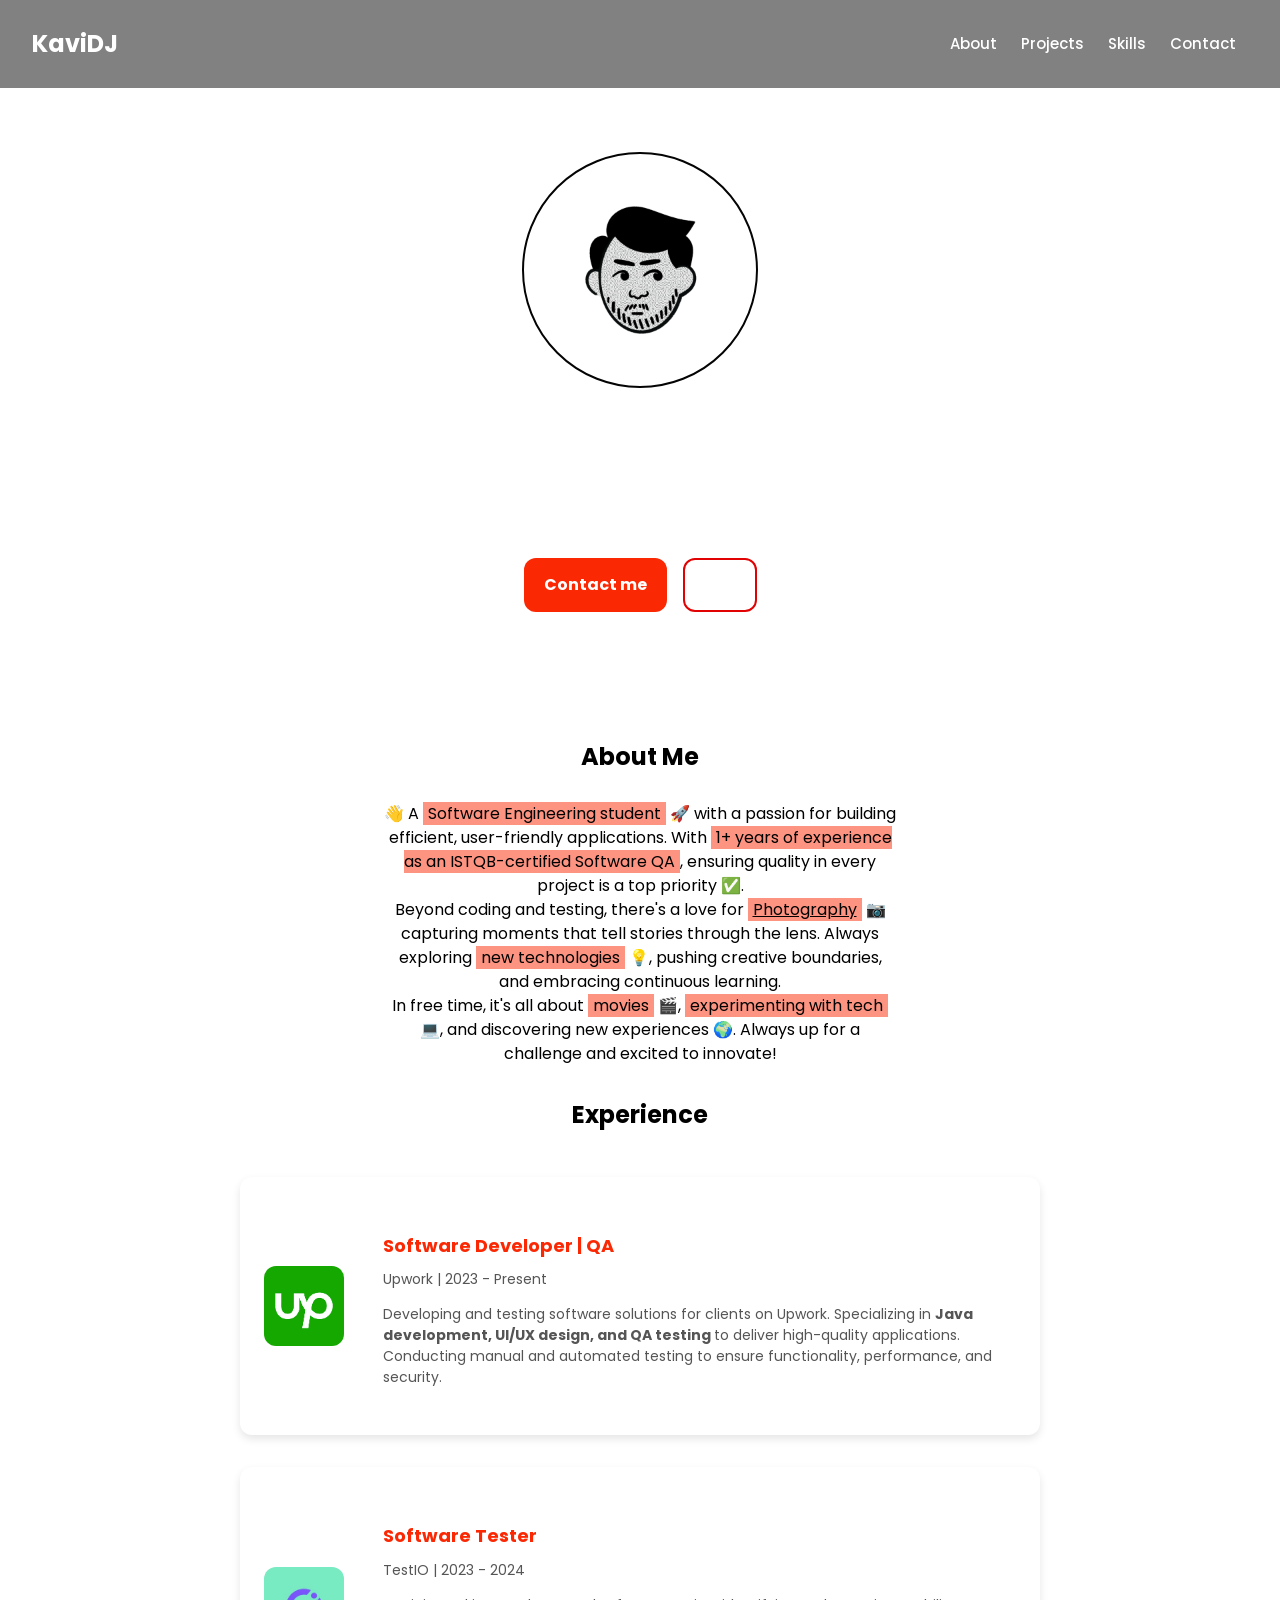
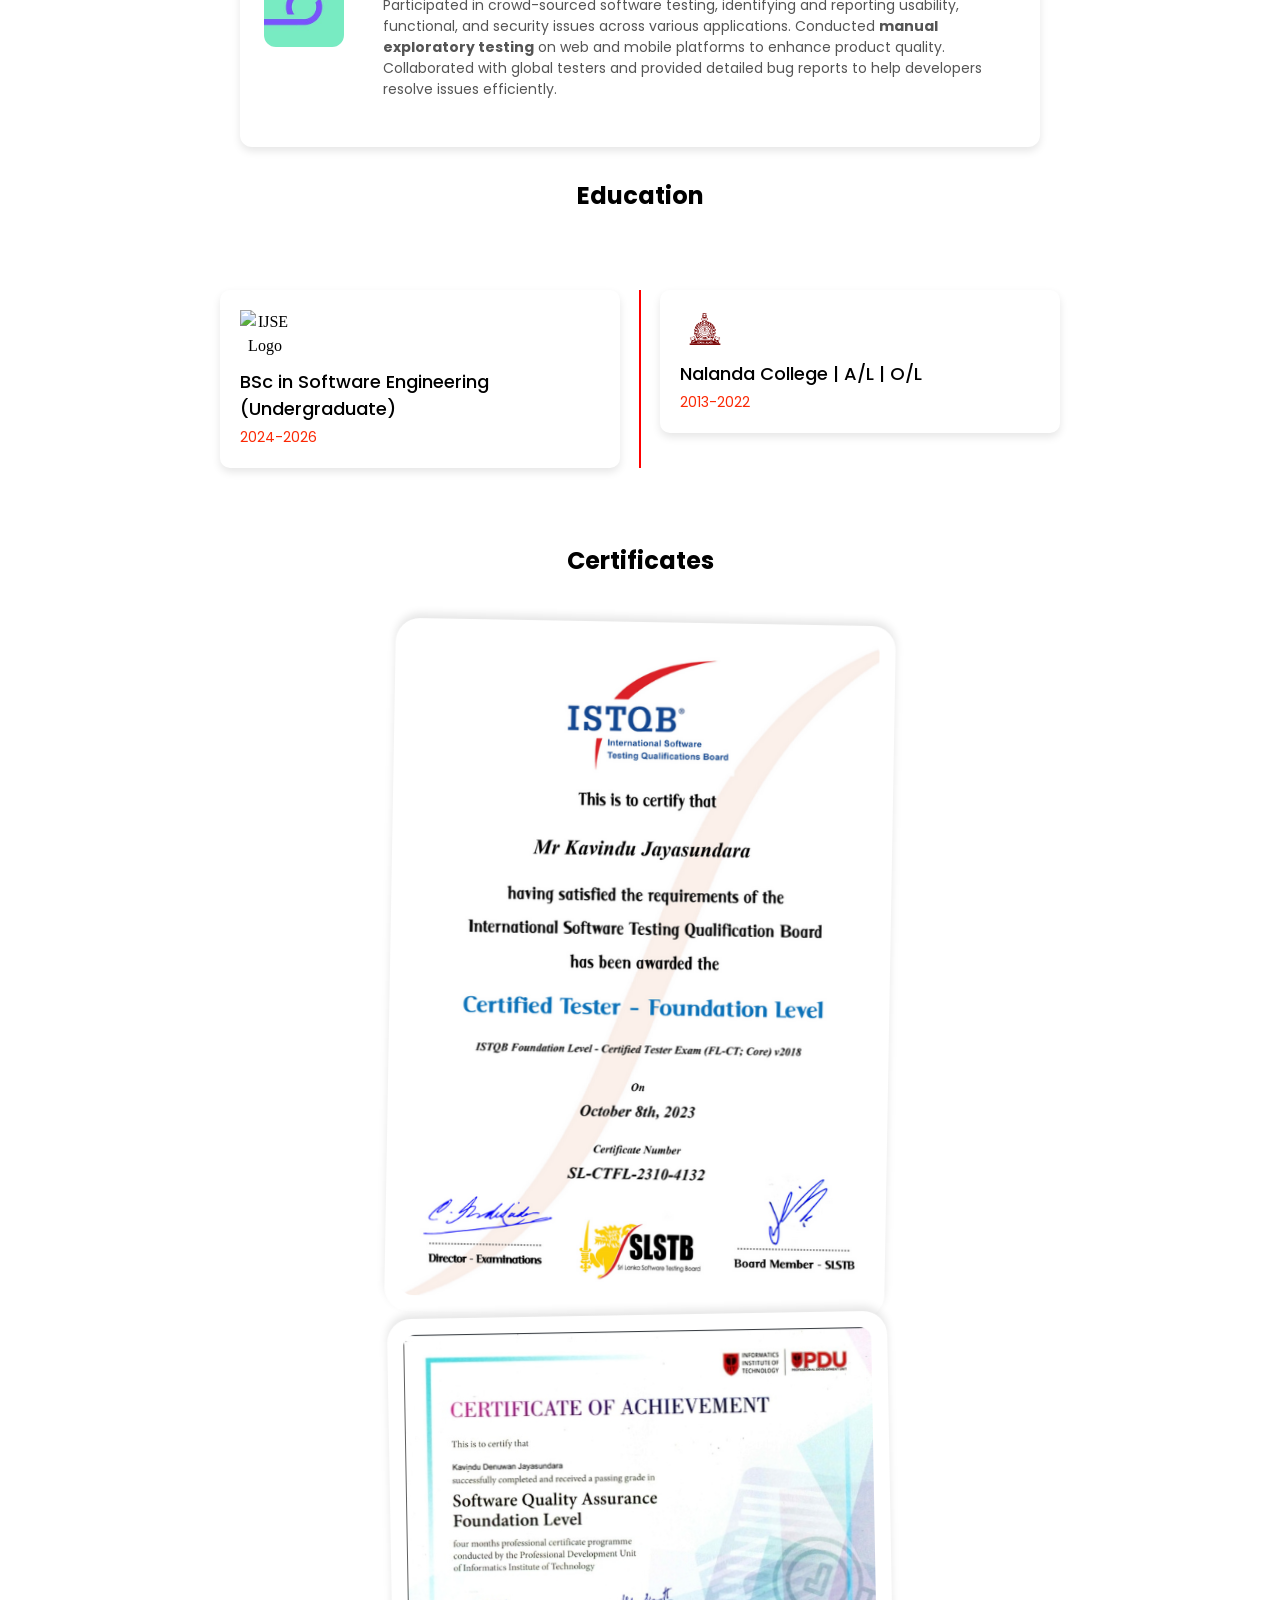
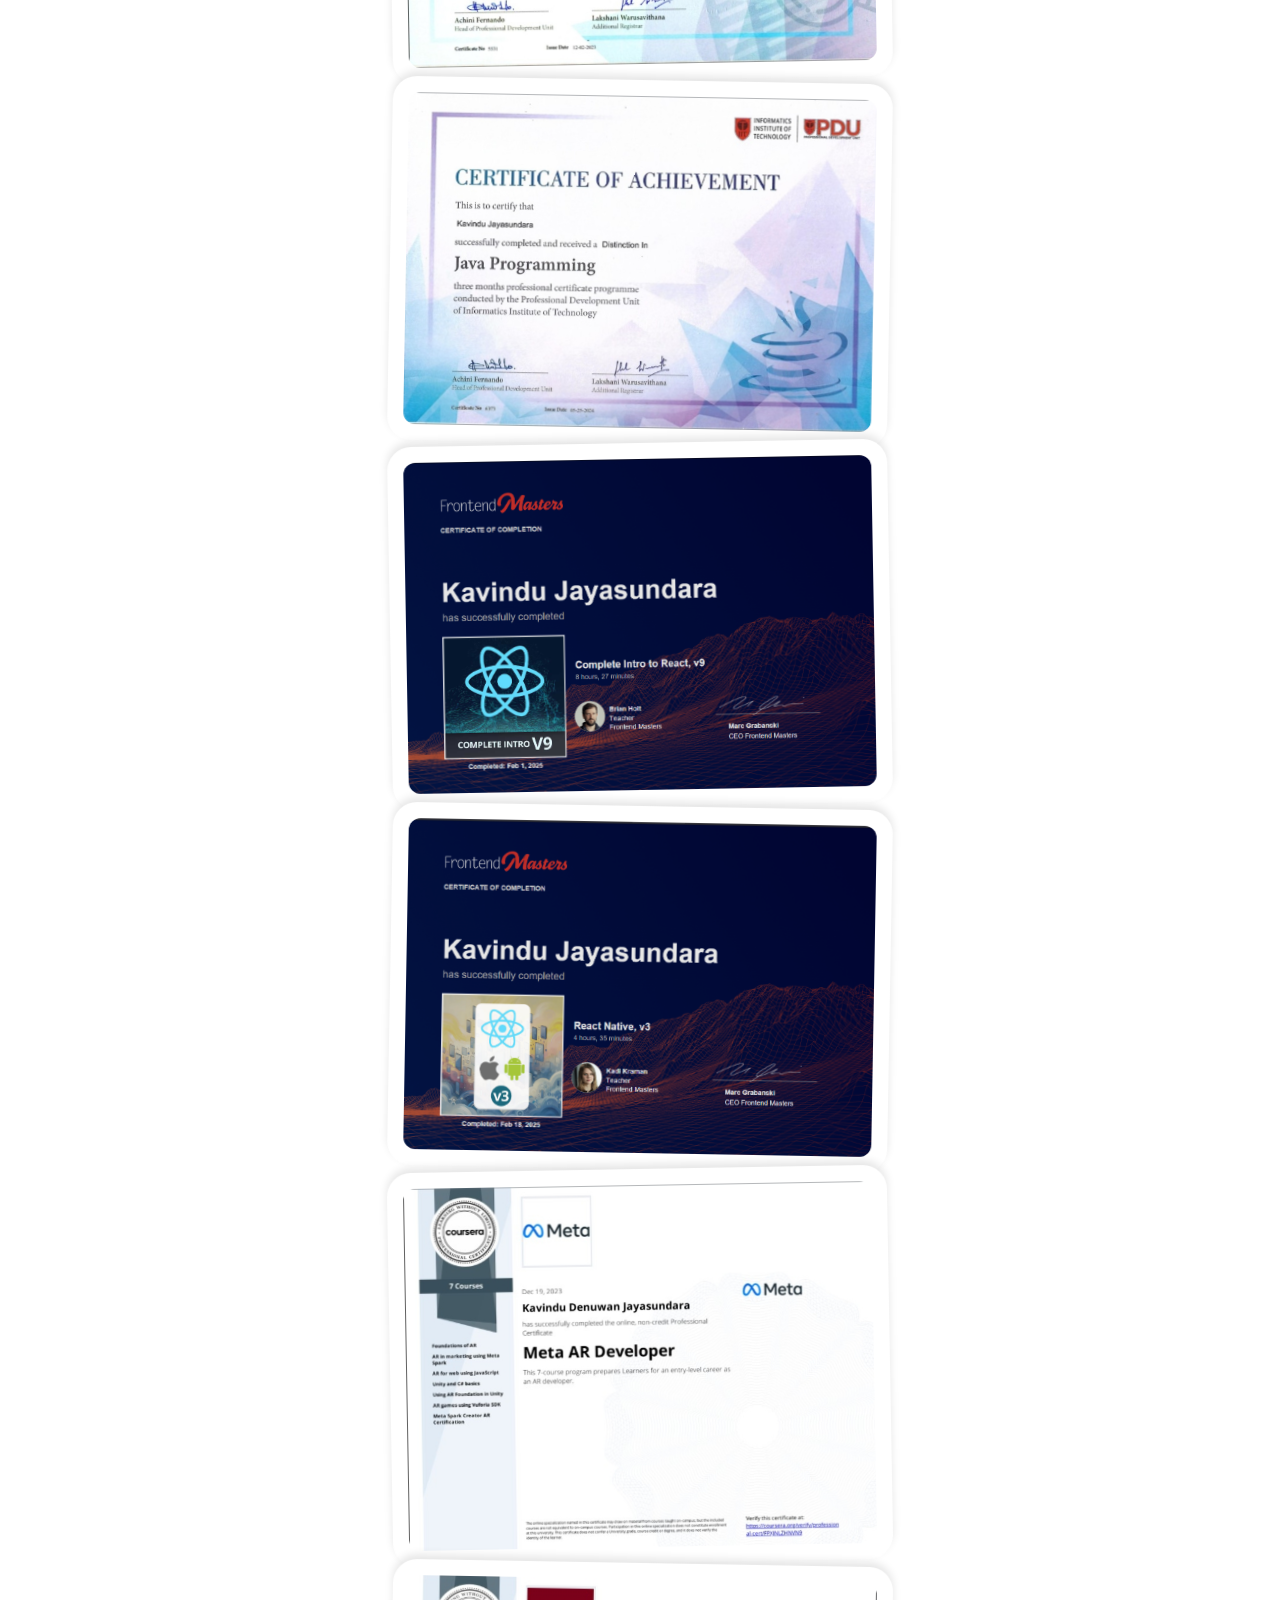
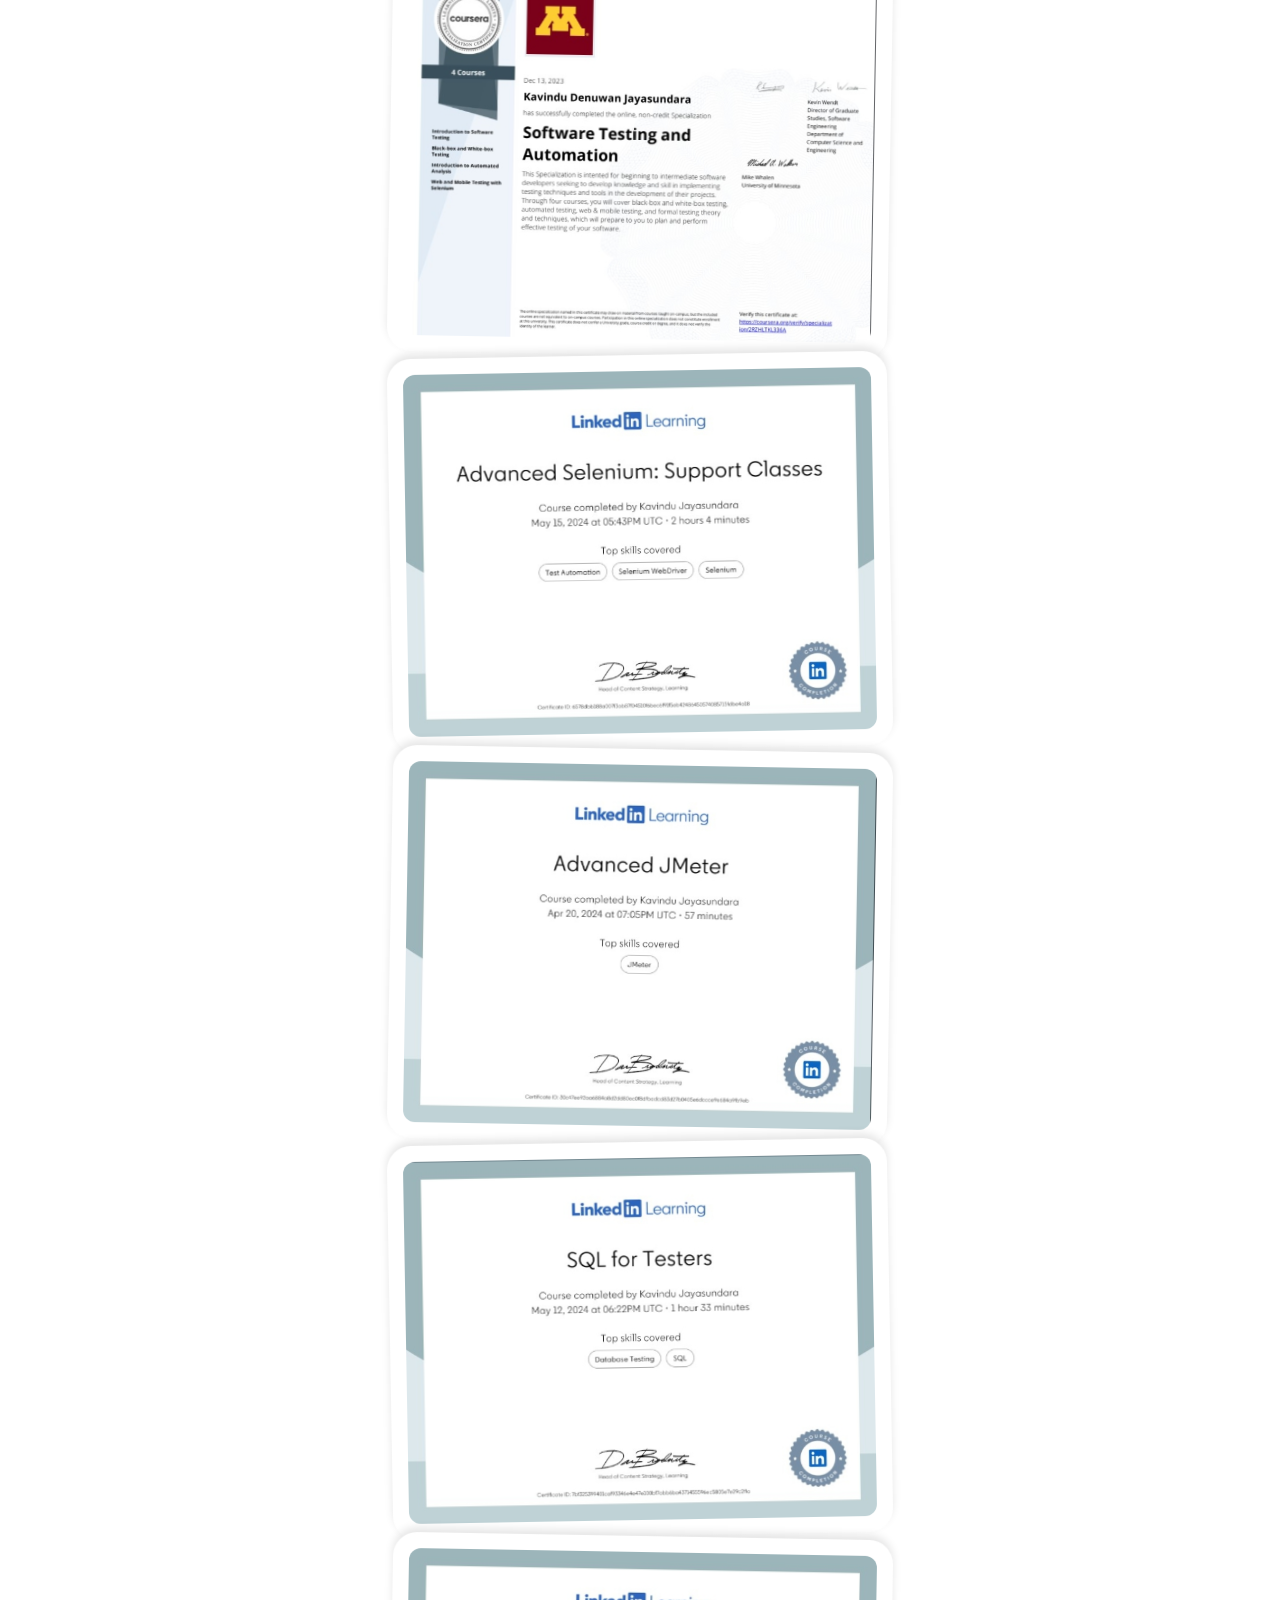
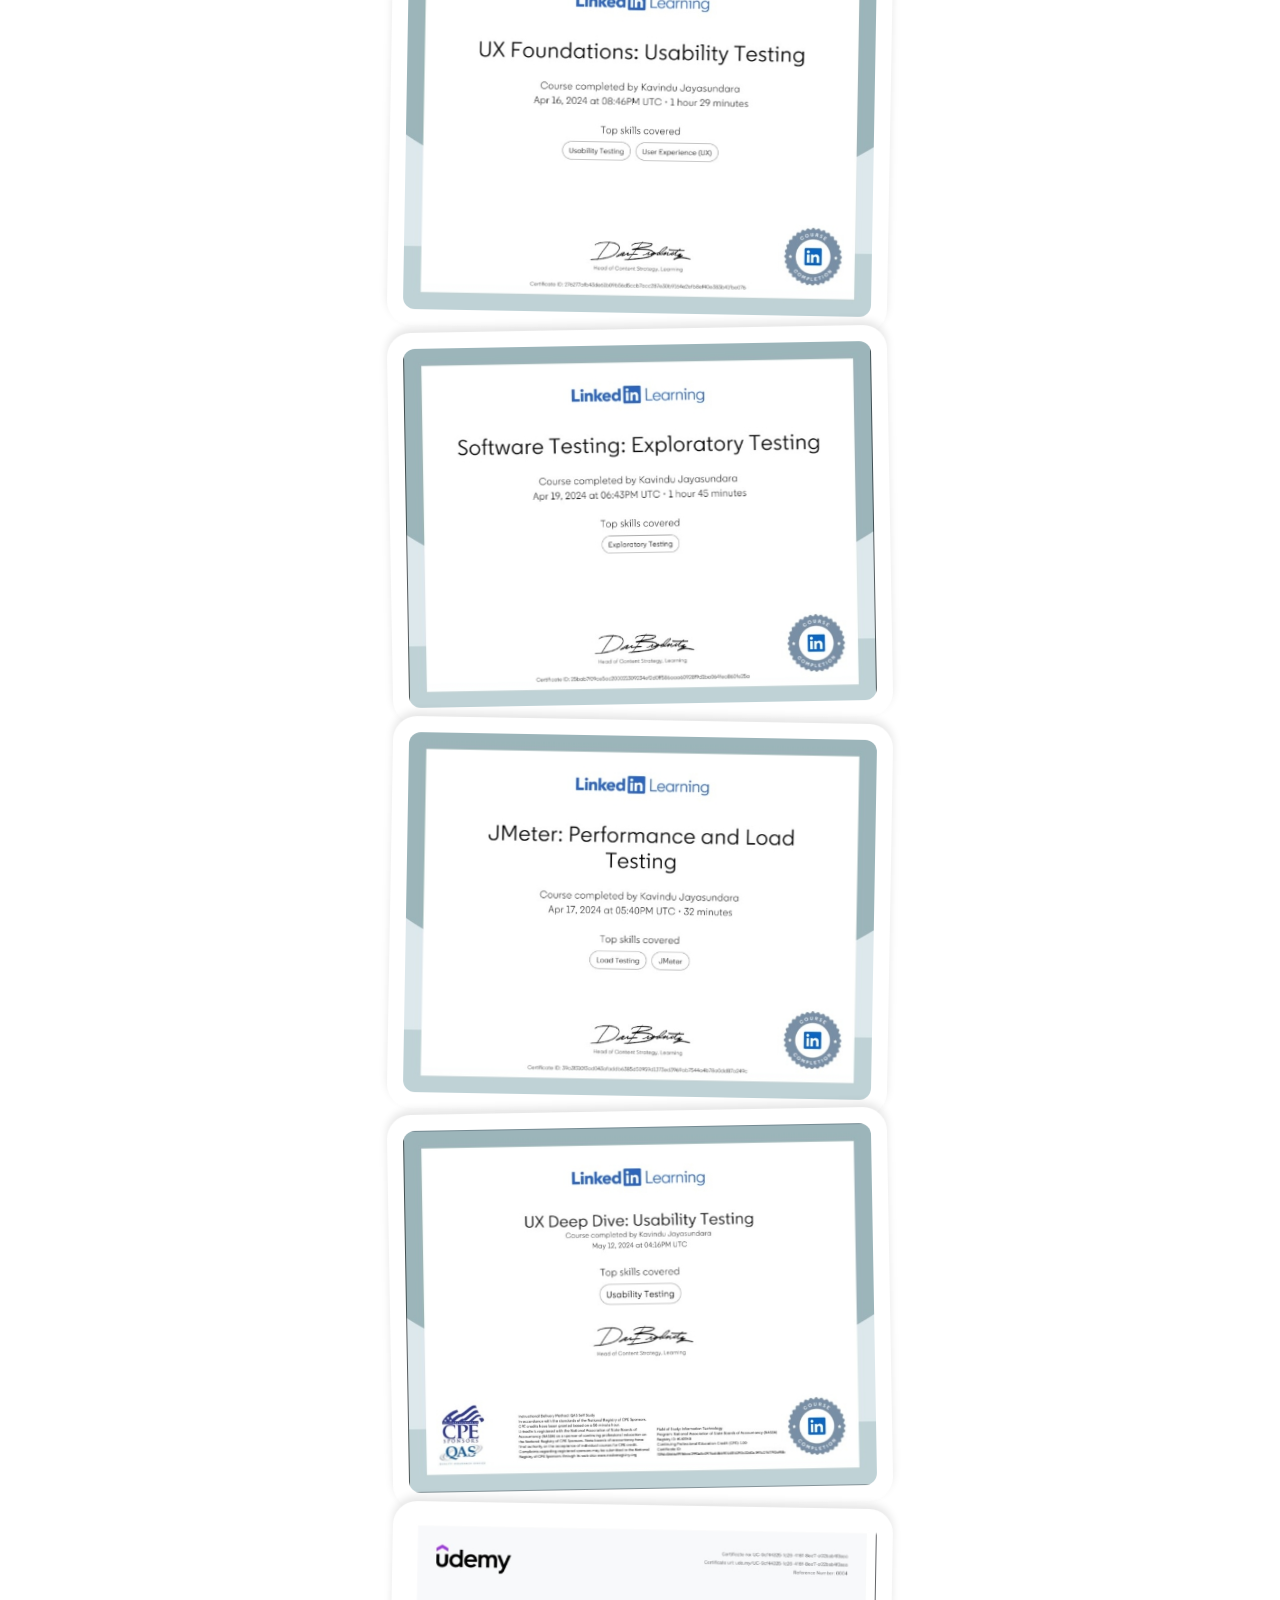
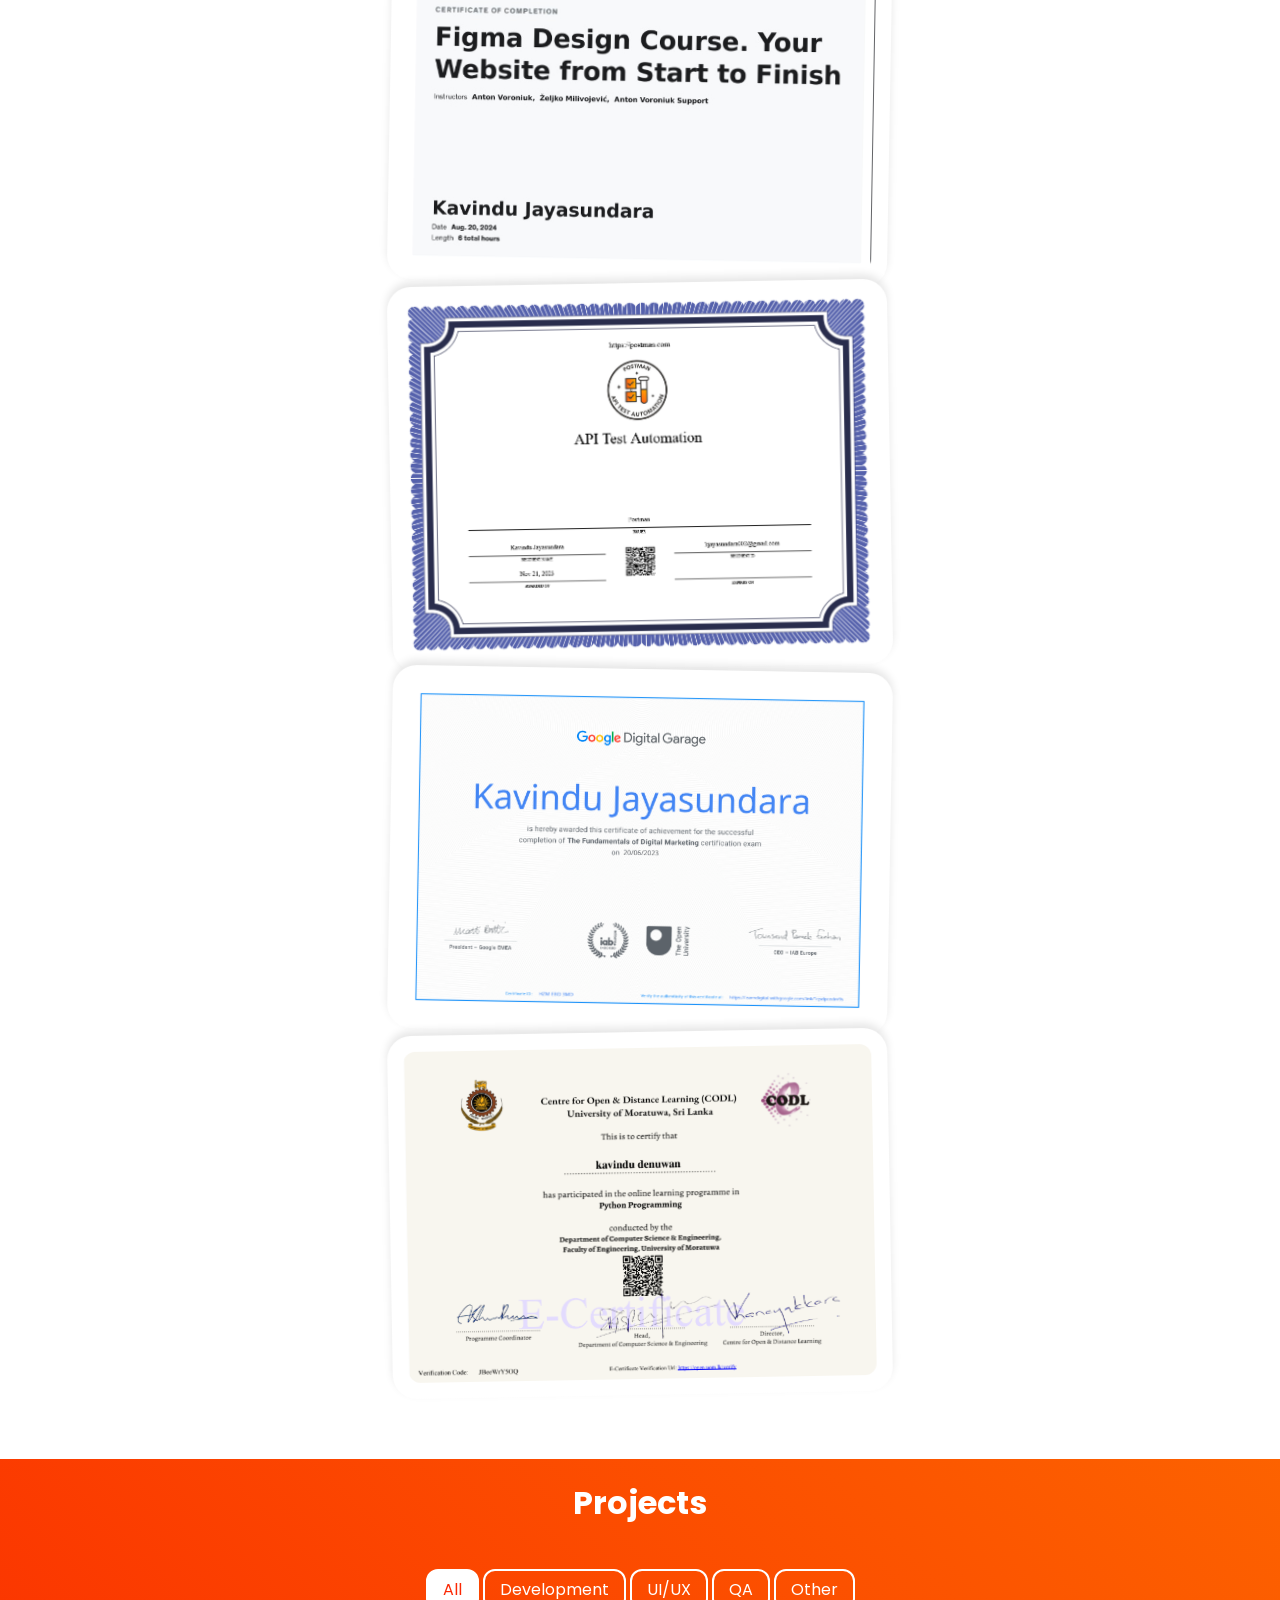
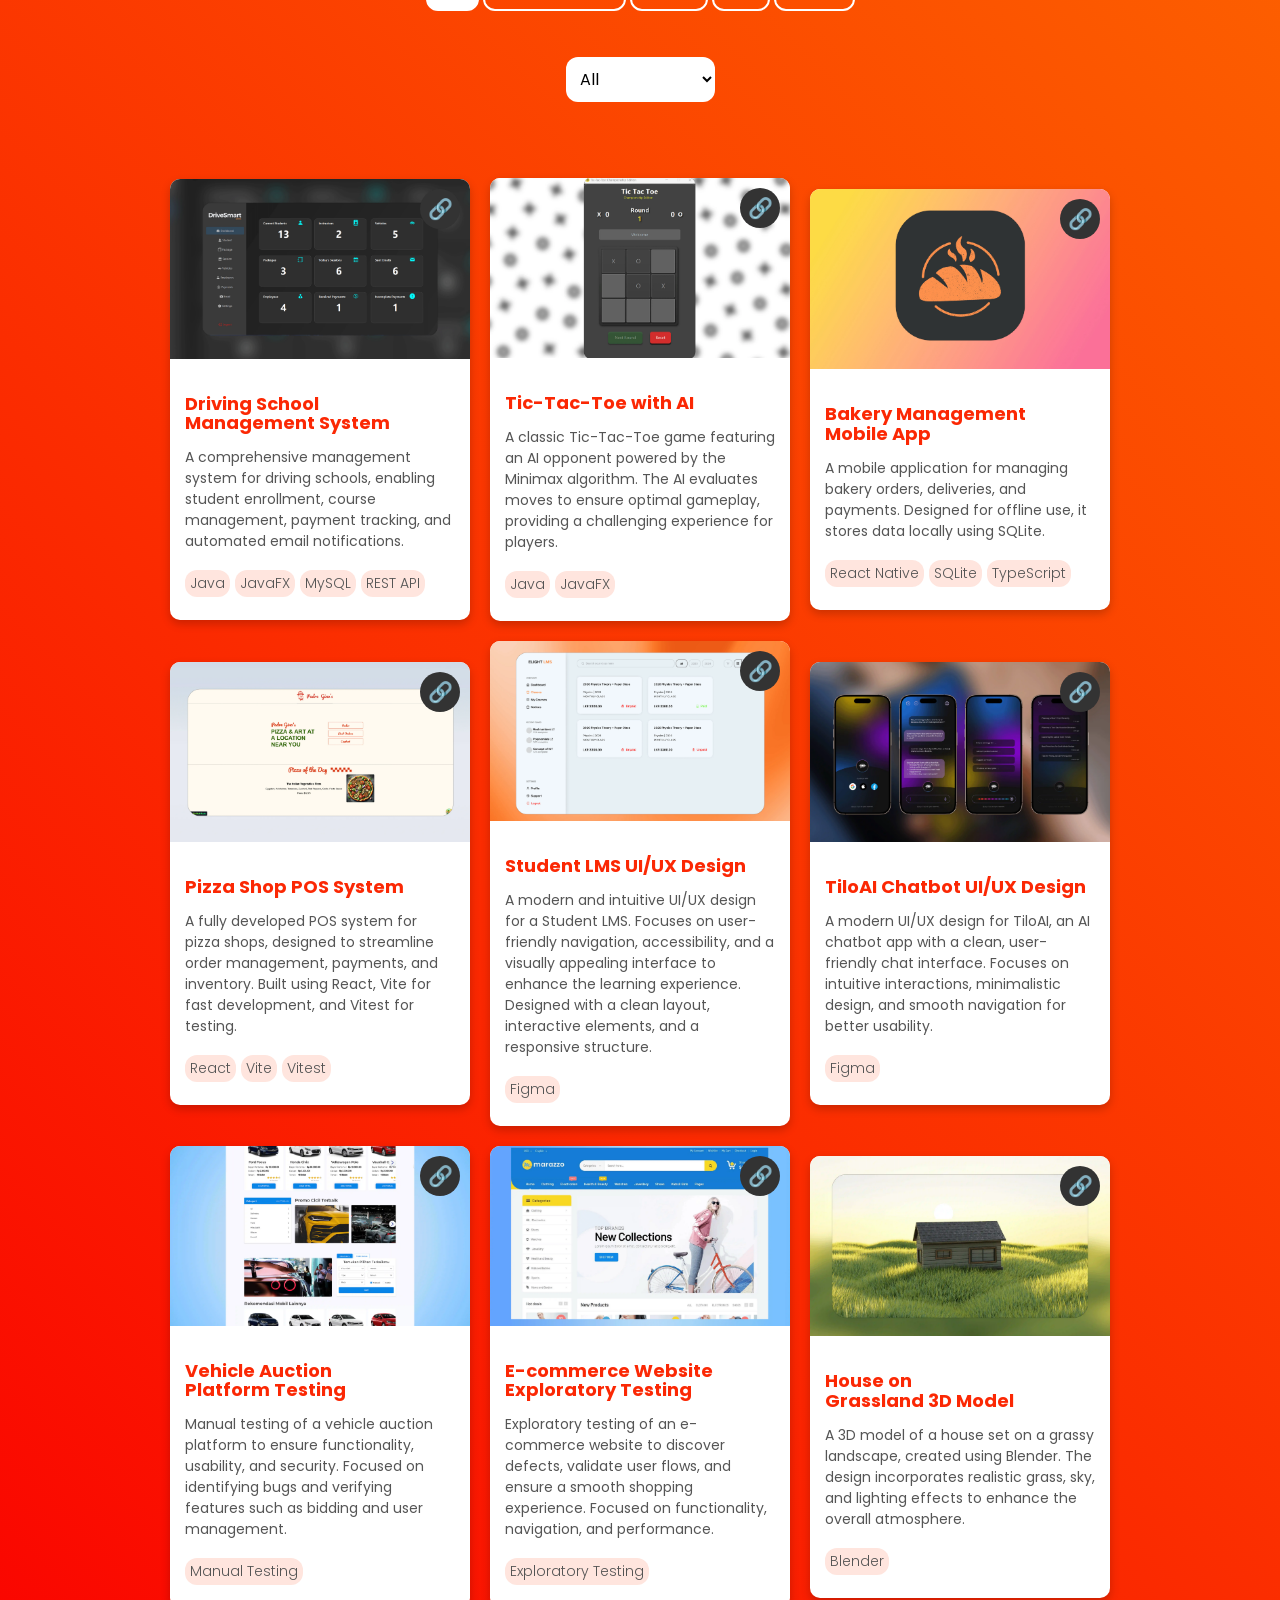
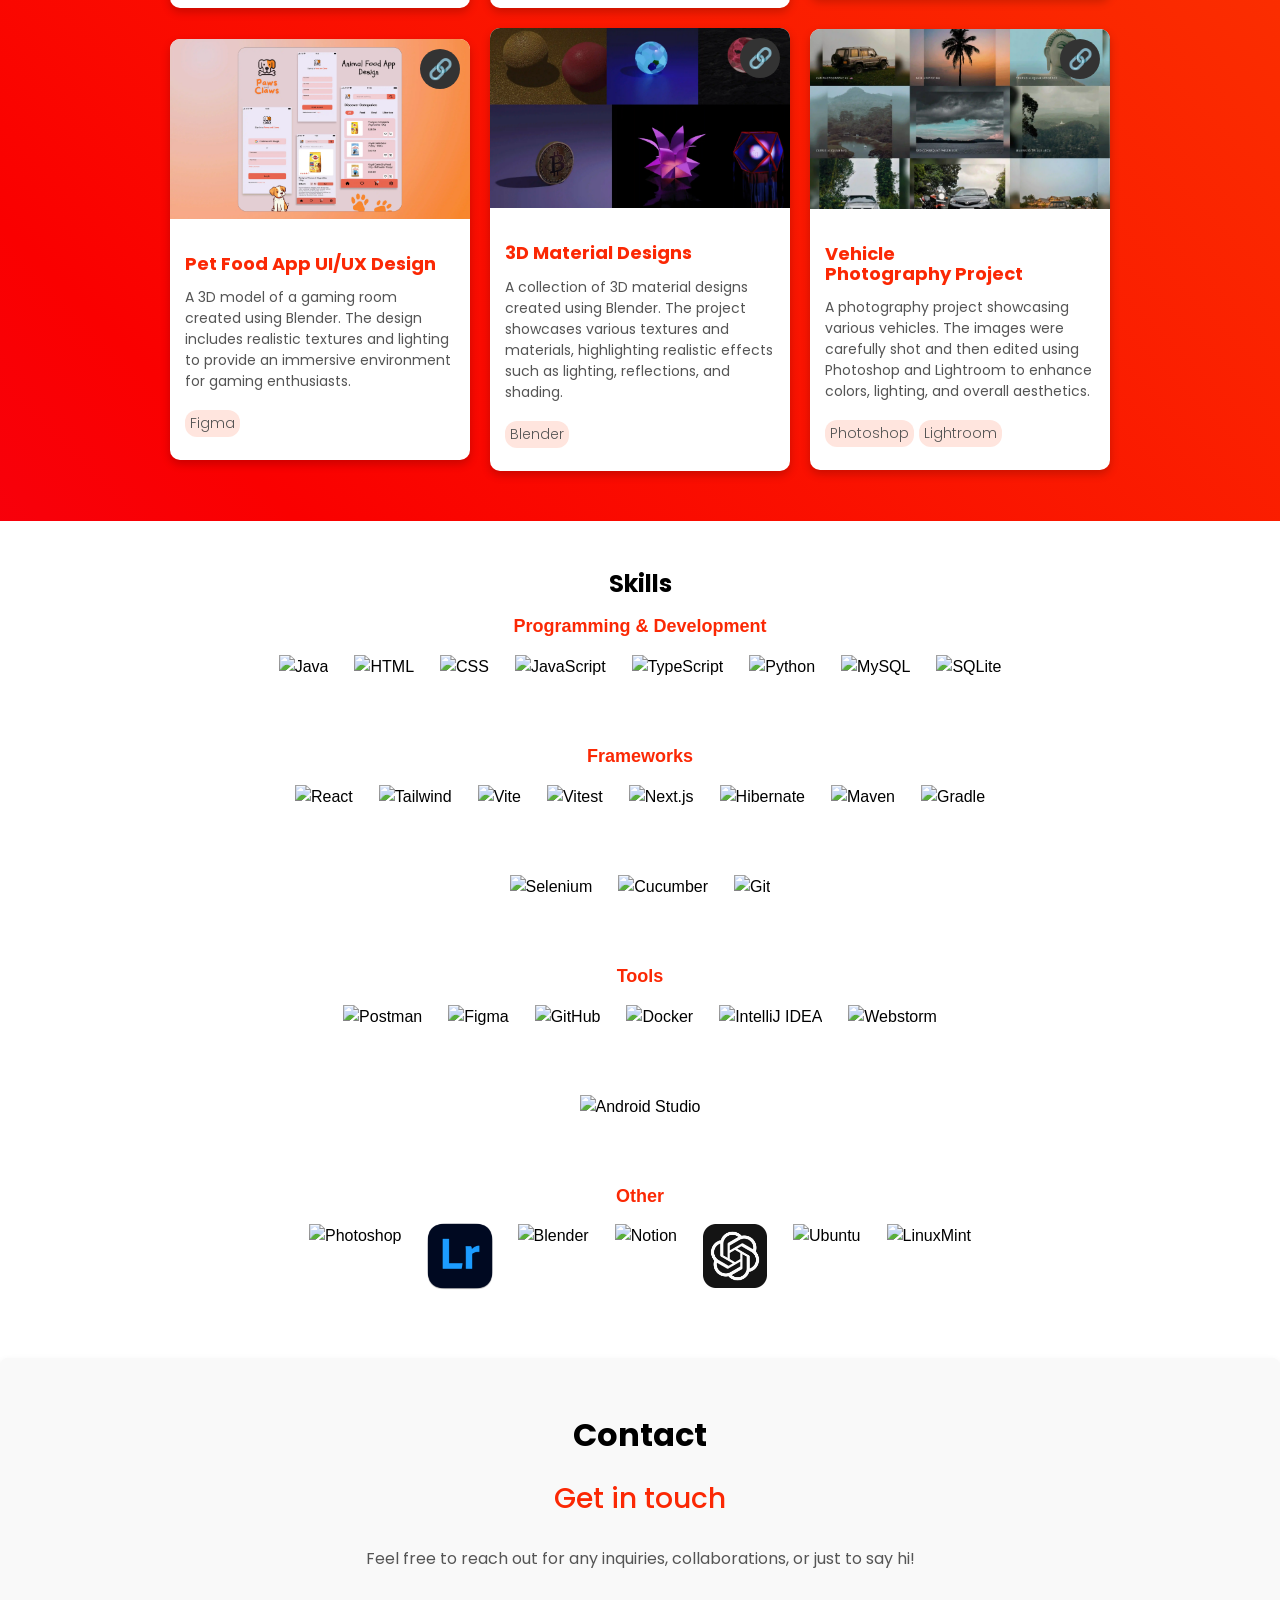
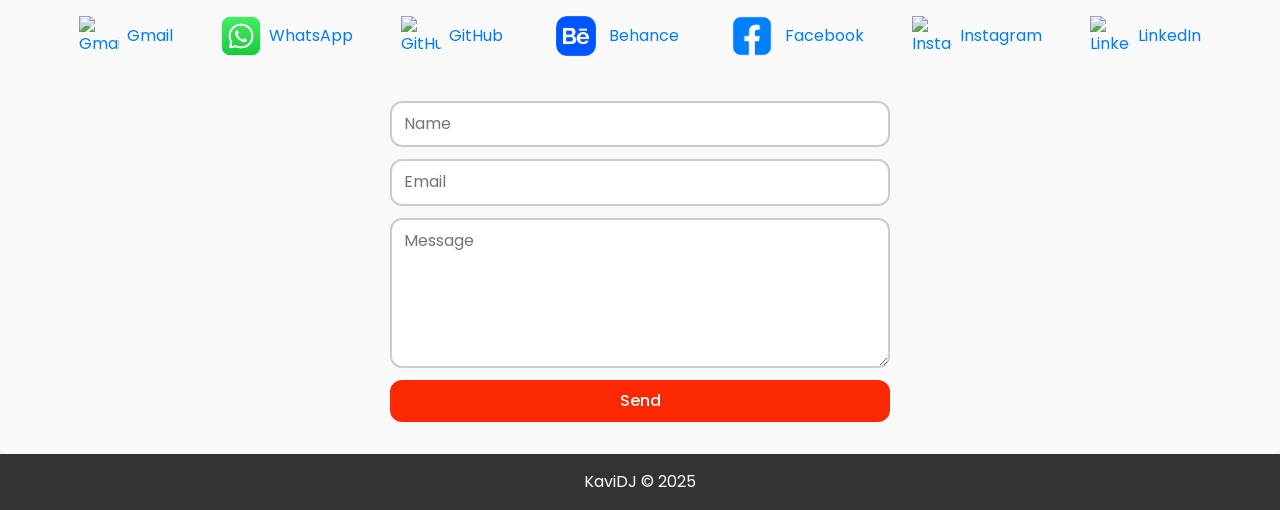
==== index.html @ fddd561f "added project photos" ====
<!doctype html>
<html lang="en">
<head>
    <meta charset="UTF-8">
    <meta name="viewport" content="width=device-width, initial-scale=1">
    <title>Portfolio</title>
    <link rel="stylesheet" href="styles.css">
    <link rel="stylesheet" href="assets/normalize.css">

    <link rel="preconnect" href="https://fonts.googleapis.com">
    <link rel="preconnect" href="https://fonts.gstatic.com" crossorigin>
    <link href="https://fonts.googleapis.com/css2?family=Poppins:ital,wght@0,100;0,200;0,300;0,400;0,500;0,600;0,700;0,800;0,900;1,100;1,200;1,300;1,400;1,500;1,600;1,700;1,800;1,900&display=swap" rel="stylesheet">
</head>
<body>
<header class="headerNav">
    <a href="/" class="logo-text poppins-bold">KaviDJ</a>
    <nav class="nav">
        <ul class="nav-links poppins-regular">
            <li><a href="#about">About</a> </li>
            <li><a href="#projects">Projects</a> </li>
            <li><a href="#skills">Skills</a> </li>
            <li><a href="#contact">Contact</a> </li>
        </ul>
    </nav>
</header>
<main>
    <div class="header finisher-header">
        <section class="hero">
            <div class="hero-img-bg">
                <img class="hero-img" src="assets/logo.png" alt="hero image">
            </div>
            <h1 class="hero-title poppins-bold">Hi, I'm Kavindu Jayasundara</h1>
            <p class="hero-subtitle poppins-regular">Software Engineer (UG) | QA | UI/UX</p>
            <div class="hero-buttons">
                <button class="primary-button">
                    <a class="poppins-bold" href="/">Contact me</a>
                </button>
                <button class="cv-button" id="cvButton">
                    <img class="cv-img" src="assets/cv.png" alt="cv">
                </button>
            </div>
        </section>
    </div>

    <div id="about" class="about">
        <h2 class="section-title poppins-bold">About Me</h2>

        <p class="section-subtitle poppins-regular">
            👋 A <mark>Software Engineering student</mark> 🚀 with a passion for building efficient, user-friendly applications.
            With <mark>1+ years of experience as an ISTQB-certified Software QA</mark>, ensuring quality in every project is a top priority ✅.
            <br>
            Beyond coding and testing, there's a love for <mark><a href="https://lustralight.studio/" target="_blank">Photography</a></mark> 📷 capturing moments that tell stories through the lens.
            Always exploring <mark>new technologies</mark> 💡, pushing creative boundaries, and embracing continuous learning.
            <br>
            In free time, it's all about <mark>movies</mark> 🎬, <mark>experimenting with tech</mark> 💻, and discovering new experiences 🌍.
            Always up for a challenge and excited to innovate!</p>

        <h2 class="section-title poppins-bold">Experience</h2>

        <div class="experience">

            <div class="experience-card">
                <div class="company-logo">
                    <img src="assets/upwork.png" alt="freelance Logo">
                </div>
                <div class="content">
                    <h3 class="poppins-medium">Software Developer | QA</h3>
                    <p class="poppins-regular">Upwork | 2023 - Present</p>
                    <p class="poppins-regular">
                        Developing and testing software solutions for clients on Upwork.
                        Specializing in <b>Java development, UI/UX design, and QA testing </b> to deliver high-quality applications.
                        Conducting manual and automated testing to ensure functionality, performance, and security.</p>
                </div>
            </div>

            <div class="experience-card">
                <div class="company-logo">
                    <img src="assets/testio.jpg" alt="99x Logo">
                </div>
                <div class="content">
                    <h3 class="poppins-medium">Software Tester</h3>
                    <p class="poppins-regular">TestIO | 2023 - 2024</p>
                    <p class="poppins-regular">
                        Participated in crowd-sourced software testing, identifying and reporting usability,
                        functional, and security issues across various applications.
                        Conducted <b>manual exploratory testing</b> on web and mobile platforms to enhance product quality.
                        Collaborated with global testers and provided detailed bug reports to help developers resolve issues efficiently.</p>
                </div>
            </div>

        </div>

        <h2 class="section-title poppins-bold">Education</h2>

        <div class="timeline" >
            <!-- Left Column -->
            <div class="column">
                <div class="card">
                    <img src="assets/ijse.png" alt="IJSE Logo">
                    <div class="title poppins-medium">BSc in Software Engineering (Undergraduate)</div>
                    <div class="date poppins-regular">2024-2026</div>
                </div>


            </div>

            <!-- Right Column -->
            <div class="column">
                <div class="card">
                    <img src="assets/nc.png" alt="NC Logo">
                    <div class="title poppins-medium">Nalanda College | A/L | O/L</div>
                    <div class="date poppins-regular">2013-2022</div>
                </div>

            </div>
        </div>

        <h2 class="certificate-title poppins-bold">Certificates</h2>

        <div class="certificates">
            <div class="c-card">
                <img src="assets/certificates/c0.webp" alt="certificate0" class="c-card-img">
            </div>
            <div class="c-card">
                <img src="assets/certificates/c1.webp" alt="certificate1" class="c-card-img">
            </div>
            <div class="c-card">
                <img src="assets/certificates/c2.webp" alt="certificate2" class="c-card-img">
            </div>
            <div class="c-card">
                <img src="assets/certificates/c3.webp" alt="certificate3" class="c-card-img">
            </div>
            <div class="c-card">
                <img src="assets/certificates/c4.webp" alt="certificate4" class="c-card-img">
            </div>
            <div class="c-card">
                <img src="assets/certificates/c7.webp" alt="certificate7" class="c-card-img">
            </div>
            <div class="c-card">
                <img src="assets/certificates/c8.webp" alt="certificate8" class="c-card-img">
            </div>
            <div class="c-card">
                <img src="assets/certificates/c9.webp" alt="certificate9" class="c-card-img">
            </div>
            <div class="c-card">
                <img src="assets/certificates/c11.webp" alt="certificate11" class="c-card-img">
            </div>
            <div class="c-card">
                <img src="assets/certificates/c12.webp" alt="certificate12" class="c-card-img">
            </div>
            <div class="c-card">
                <img src="assets/certificates/c13.webp" alt="certificate13" class="c-card-img">
            </div>
            <div class="c-card">
                <img src="assets/certificates/c14.webp" alt="certificate14" class="c-card-img">
            </div>
            <div class="c-card">
                <img src="assets/certificates/c15.webp" alt="certificate15" class="c-card-img">
            </div>
            <div class="c-card">
                <img src="assets/certificates/c16.webp" alt="certificate16" class="c-card-img">
            </div>
            <div class="c-card">
                <img src="assets/certificates/c19.webp" alt="certificate19" class="c-card-img">
            </div>
            <div class="c-card">
                <img src="assets/certificates/c22.webp" alt="certificate22" class="c-card-img">
            </div>
            <div class="c-card">
                <img src="assets/certificates/c24.webp" alt="certificate24" class="c-card-img">
            </div>
            <div class="c-card">
                <img src="assets/certificates/c26.webp" alt="certificate26" class="c-card-img">
            </div>
        </div>

    </div>

    <section id="projects" class="projects">
        <h2 class="section-title poppins-bold">Projects</h2>

        <div class="filter-container poppins-regular">
            <button class="filter-btn active" data-category="all">All</button>
            <button class="filter-btn" data-category="development">Development</button>
            <button class="filter-btn" data-category="uiux">UI/UX</button>
            <button class="filter-btn" data-category="qa">QA</button>
            <button class="filter-btn" data-category="other">Other</button>
        </div>

        <div class="dropdown poppins-bold">
            <select id="categorySelect">
                <option value="all">All</option>
                <option value="development">Development</option>
                <option value="uiux">UI/UX</option>
                <option value="qa">QA</option>
                <option value="other">Other</option>
            </select>
        </div>

        <div class="projects-container">
            <div class="project-card" data-category="development">
                <div class="github-circle">
                    <a href="" target="_blank">🔗</a>
                </div>
                <img src="assets/projects/1.webp" alt="Project 1">
                <div class="content">
                    <h3 class="poppins-medium">Driving School Management System</h3>
                    <p class="poppins-regular">
                        A comprehensive management system for driving schools, enabling student enrollment, course management,
                        payment tracking, and automated email notifications.</p>
                    <div class="tech-stack poppins-light">
                        <p class="tech">Java</p>
                        <p class="tech">JavaFX</p>
                        <p class="tech">MySQL</p>
                        <p class="tech">REST API</p>
                    </div>
                </div>
            </div>

            <div class="project-card" data-category="development">
                <div class="github-circle">
                    <a href="project2.jpg" target="_blank">🔗</a>
                </div>
                <img src="assets/projects/4.webp" alt="Project 2">
                <div class="content">
                    <h3 class="poppins-medium">Tic-Tac-Toe with AI</h3>
                    <p class="poppins-regular">
                        A classic Tic-Tac-Toe game featuring an AI opponent powered by the Minimax algorithm.
                        The AI evaluates moves to ensure optimal gameplay, providing a challenging experience for players.</p>
                    <div class="tech-stack poppins-light">
                        <p class="tech">Java</p>
                        <p class="tech">JavaFX</p>
                    </div>
                </div>
            </div>

            <div class="project-card" data-category="development">
                <div class="github-circle">
                    <a href="project3.jpg" target="_blank">🔗</a>
                </div>
                <img src="assets/projects/12.webp" alt="Project 3">
                <div class="content">
                    <h3 class="poppins-medium">Bakery Management Mobile App</h3>
                    <p class="poppins-regular">
                        A mobile application for managing bakery orders, deliveries, and payments. Designed for offline use,
                        it stores data locally using SQLite.</p>
                    <div class="tech-stack poppins-light">
                        <p class="tech">React Native</p>
                        <p class="tech">SQLite</p>
                        <p class="tech">TypeScript</p>
                    </div>
                </div>
            </div>

            <div class="project-card" data-category="development">
                <div class="github-circle">
                    <a href="project_pizza_pos_system.jpg" target="_blank">🔗</a>
                </div>
                <img src="assets/projects/10.webp" alt="Pizza Shop POS System">
                <div class="content">
                    <h3 class="poppins-medium">Pizza Shop POS System</h3>
                    <p class="poppins-regular">
                        A fully developed POS system for pizza shops, designed to streamline order management,
                        payments, and inventory. Built using React, Vite for fast development, and Vitest for testing.</p>
                    <div class="tech-stack poppins-light">
                        <p class="tech">React</p>
                        <p class="tech">Vite</p>
                        <p class="tech">Vitest</p>
                    </div>
                </div>
            </div>



            <div class="project-card" data-category="uiux">
                <div class="github-circle">
                    <a href="project4.jpg" target="_blank">🔗</a>
                </div>
                <img src="assets/projects/8.webp" alt="Project 4">
                <div class="content">
                    <h3 class="poppins-medium">Student LMS UI/UX Design</h3>
                    <p class="poppins-regular">
                        A modern and intuitive UI/UX design for a Student LMS.
                        Focuses on user-friendly navigation, accessibility, and a visually appealing interface to enhance the learning experience.
                        Designed with a clean layout, interactive elements, and a responsive structure.</p>
                    <div class="tech-stack poppins-light">
                        <p class="tech">Figma</p>
                    </div>
                </div>

            </div>

            <div class="project-card" data-category="uiux">
                <div class="github-circle">
                    <a href="project_tiloai.jpg" target="_blank">🔗</a>
                </div>
                <img src="assets/projects/9.webp" alt="TiloAI Chatbot UI/UX Design">
                <div class="content">
                    <h3 class="poppins-medium">TiloAI Chatbot UI/UX Design</h3>
                    <p class="poppins-regular">
                        A modern UI/UX design for TiloAI, an AI chatbot app with a clean, user-friendly chat interface.
                        Focuses on intuitive interactions, minimalistic design, and smooth navigation for better usability.</p>
                    <div class="tech-stack poppins-light">
                        <p class="tech">Figma</p>
                    </div>
                </div>
            </div>

            <div class="project-card" data-category="qa">
                <div class="github-circle">
                    <a href="project_vehicle_auction.jpg" target="_blank">🔗</a>
                </div>
                <img src="assets/projects/7.webp" alt="Vehicle Auction Platform Testing">
                <div class="content">
                    <h3 class="poppins-medium">Vehicle Auction Platform Testing</h3>
                    <p class="poppins-regular">Manual testing of a vehicle auction platform to ensure functionality, usability, and security. Focused on identifying bugs and verifying features such as bidding and user management.</p>
                    <div class="tech-stack poppins-light">
                        <p class="tech">Manual Testing</p>
                    </div>
                </div>
            </div>

            <div class="project-card" data-category="qa">
                <div class="github-circle">
                    <a href="project_ecommerce_exploratory.jpg" target="_blank">🔗</a>
                </div>
                <img src="assets/projects/6.webp" alt="E-commerce Website Exploratory Testing">
                <div class="content">
                    <h3 class="poppins-medium">E-commerce Website Exploratory Testing</h3>
                    <p class="poppins-regular">
                        Exploratory testing of an e-commerce website to discover defects, validate user flows,
                        and ensure a smooth shopping experience. Focused on functionality, navigation, and performance.</p>
                    <div class="tech-stack poppins-light">
                        <p class="tech">Exploratory Testing</p>
                    </div>
                </div>
            </div>

            <div class="project-card" data-category="other">
                <div class="github-circle">
                    <a href="project_house_grassland.jpg" target="_blank">🔗</a>
                </div>
                <img src="assets/projects/2.webp" alt="House on Grassland 3D Model">
                <div class="content">
                    <h3 class="poppins-medium">House on Grassland 3D Model</h3>
                    <p class="poppins-regular">A 3D model of a house set on a grassy landscape, created using Blender. The design incorporates realistic grass, sky, and lighting effects to enhance the overall atmosphere.</p>
                    <div class="tech-stack poppins-light">
                        <p class="tech">Blender</p>
                    </div>
                </div>
            </div>


            <div class="project-card" data-category="other">
                <div class="github-circle">
                    <a href="project_gaming_room_3d.jpg" target="_blank">🔗</a>
                </div>
                <img src="assets/projects/5.webp" alt="Gaming Room 3D Model">
                <div class="content">
                    <h3 class="poppins-medium">Pet Food App UI/UX Design</h3>
                    <p class="poppins-regular">A 3D model of a gaming room created using Blender. The design includes realistic textures and lighting to provide an immersive environment for gaming enthusiasts.</p>
                    <div class="tech-stack poppins-light">
                        <p class="tech">Figma</p>
                    </div>
                </div>
            </div>

            <div class="project-card" data-category="other">
                <div class="github-circle">
                    <a href="project_3d_material_designs.jpg" target="_blank">🔗</a>
                </div>
                <img src="assets/projects/3.webp" alt="3D Material Designs">
                <div class="content">
                    <h3 class="poppins-medium">3D Material Designs</h3>
                    <p class="poppins-regular">A collection of 3D material designs created using Blender. The project showcases various textures and materials, highlighting realistic effects such as lighting, reflections, and shading.</p>
                    <div class="tech-stack poppins-light">
                        <p class="tech">Blender</p>
                    </div>
                </div>
            </div>

            <div class="project-card" data-category="photography">
                <div class="github-circle">
                    <a href="project_vehicle_photography.jpg" target="_blank">🔗</a>
                </div>
                <img src="assets/projects/11.webp" alt="Vehicle Photography Project">
                <div class="content">
                    <h3 class="poppins-medium">Vehicle Photography Project</h3>
                    <p class="poppins-regular">A photography project showcasing various vehicles. The images were carefully shot and then edited using Photoshop and Lightroom to enhance colors, lighting, and overall aesthetics.</p>
                    <div class="tech-stack poppins-light">
                        <p class="tech">Photoshop</p>
                        <p class="tech">Lightroom</p>
                    </div>
                </div>
            </div>

        </div>
    </section>

    <section id="skills" class="skills">
        <h2 class="section-title poppins-bold">Skills</h2>
        <div class="category">
            <h3>Programming & Development</h3>
            <div class="skills-list">
                <img src="https://skillicons.dev/icons?i=java" alt="Java">
                <img src="https://skillicons.dev/icons?i=html" alt="HTML">
                <img src="https://skillicons.dev/icons?i=css" alt="CSS">
                <img src="https://skillicons.dev/icons?i=js" alt="JavaScript">
                <img src="https://skillicons.dev/icons?i=ts" alt="TypeScript">
                <img src="https://skillicons.dev/icons?i=python" alt="Python">
                <img src="https://skillicons.dev/icons?i=mysql" alt="MySQL">
                <img src="https://skillicons.dev/icons?i=sqlite" alt="SQLite">
            </div>
        </div>

        <div class="category">
            <h3>Frameworks</h3>
            <div class="skills-list">
                <img src="https://skillicons.dev/icons?i=react" alt="React">
                <img src="https://skillicons.dev/icons?i=tailwind" alt="Tailwind">
                <img src="https://skillicons.dev/icons?i=vite" alt="Vite">
                <img src="https://skillicons.dev/icons?i=vitest" alt="Vitest">
                <img src="https://skillicons.dev/icons?i=nextjs" alt="Next.js">
                <img src="https://skillicons.dev/icons?i=hibernate" alt="Hibernate">
                <img src="https://skillicons.dev/icons?i=maven" alt="Maven">
                <img src="https://skillicons.dev/icons?i=gradle" alt="Gradle">
                <img src="https://skillicons.dev/icons?i=selenium" alt="Selenium">
                <img src="https://skillicons.dev/icons?i=gherkin" alt="Cucumber">
                <img src="https://skillicons.dev/icons?i=git" alt="Git">
            </div>
        </div>

        <div class="category">
            <h3>Tools</h3>
            <div class="skills-list">
                <img src="https://skillicons.dev/icons?i=postman" alt="Postman">
                <img src="https://skillicons.dev/icons?i=figma" alt="Figma">
                <img src="https://skillicons.dev/icons?i=github" alt="GitHub">
                <img src="https://skillicons.dev/icons?i=docker" alt="Docker">
                <img src="https://skillicons.dev/icons?i=idea" alt="IntelliJ IDEA">
                <img src="https://skillicons.dev/icons?i=webstorm" alt="Webstorm">
                <img src="https://skillicons.dev/icons?i=androidstudio" alt="Android Studio">
            </div>
        </div>

        <div class="category">
            <h3>Other</h3>
            <div class="skills-list">
                <img src="https://skillicons.dev/icons?i=ps" alt="Photoshop">
                <img src="assets/lr.png" alt="Lightroom" style="padding: 0">
                <img src="https://skillicons.dev/icons?i=blender" alt="Blender">
                <img src="https://skillicons.dev/icons?i=notion" alt="Notion">
                <img src="assets/chatgpt.png" alt="Chatgpt">
                <img src="https://skillicons.dev/icons?i=ubuntu" alt="Ubuntu">
                <img src="https://skillicons.dev/icons?i=mint" alt="LinuxMint">
            </div>
        </div>
    </section>

    <section id="contact" class="contact">
        <h2 class="section-title poppins-bold">Contact</h2>

        <h3 class="contact-h3 poppins-medium">Get in touch</h3>
        <p class="contact-p poppins-regular">Feel free to reach out for any inquiries, collaborations, or just to say hi!</p>

        <div class="contact-container poppins-regular">
            <div class="contact-info">


                <div class="contact-links">
                    <a href="mailto:kdjtec02@gmail.com" class="contact-link" target="_blank">
                        <img src="https://skillicons.dev/icons?i=gmail" alt="Gmail"> Gmail
                    </a>
                    <a href="https://wa.me/94771234567" class="contact-link" target="_blank">
                        <img src="assets/whatsapp.png" alt="WhatsApp"> WhatsApp
                    </a>
                    <a href="https://github.com/KavinduJayasundara" class="contact-link" target="_blank">
                        <img src="https://skillicons.dev/icons?i=github" alt="GitHub"> GitHub
                    </a>
                    <a href="https://www.behance.net/KavinduJayasundara" class="contact-link" target="_blank">
                        <img src="assets/behance.png" alt="Behance" style="width: 50px"> Behance
                    </a>
                    <a href="https://www.facebook.com/KavinduJayasundara" class="contact-link" target="_blank">
                        <img src="assets/fb.png" alt="Facebook" style="width: 50px"> Facebook
                    </a>
                    <a href="https://www.instagram.com/KavinduJayasundara" class="contact-link" target="_blank">
                        <img src="https://skillicons.dev/icons?i=instagram" alt="Instagram"> Instagram
                    </a>
                    <a href="https://www.linkedin.com/in/kavindujayasundara/" class="contact-link" target="_blank">
                        <img src="https://skillicons.dev/icons?i=linkedin" alt="LinkedIn"> LinkedIn
                    </a>
                </div>
            </div>
            <div class="contact-form">
                <form action="https://formspree.io/f/xnqoqzqz" method="POST">
                    <input type="text" name="name" placeholder="Name" required>
                    <input type="email" name="email" placeholder="Email" required>
                    <textarea name="message" placeholder="Message" required></textarea>
                    <button type="submit" class="primary-button">Send</button>
                </form>
            </div>
        </div>
    </section>

</main>

<footer>
    <div class="footer-container poppins-regular">
        KaviDJ &copy; 2025
        <button id="goTopBtn" class="go-top-button">Go to Top</button>
    </div>
</footer>

<script src="script.js"></script>
<script src="assets/finisher-header.es5.min.js" type="text/javascript"></script>
<script type="text/javascript">
    new FinisherHeader({
        "count": 10,
        "size": {
            "min": 1300,
            "max": 1500,
            "pulse": 0
        },
        "speed": {
            "x": {
                "min": 0.1,
                "max": 0.6
            },
            "y": {
                "min": 0.1,
                "max": 0.6
            }
        },
        "colors": {
            "background": "#eb2a2a",
            "particles": [
                "#ff4848",
                "#000000",
                "#2235e5",
                "#000000",
                "#ff0000"
            ]
        },
        "blending": "overlay",
        "opacity": {
            "center": 0.5,
            "edge": 0.05
        },
        "skew": 0,
        "shapes": [
            "c"
        ]
    });
</script>
</body>
</html>
---- styles.css ----
:root{
    --primary: #fb2804;
    --bgColor: #ffffff;
}

@layer reset {
    /* Box sizing rules */
    *,
    *::before,
    *::after {
        box-sizing: border-box;
    }

    /* Prevent font size inflation */
    html {
        -moz-text-size-adjust: none;
        -webkit-text-size-adjust: none;
        text-size-adjust: none;
    }

    /* Remove default margin in favour of better control in authored CSS */
    body, h1, h2, h3, h4, p,
    figure, blockquote, dl, dd {
        margin-block-end: 0;
    }

    /* Remove list styles on ul, ol elements with a list role, which suggests default styling will be removed */
    ul[role='list'],
    ol[role='list'] {
        list-style: none;
    }

    /* Set core body defaults */
    body {
        min-height: 100vh;
        line-height: 1.5;
    }

    /* Set shorter line heights on headings and interactive elements */
    h1, h2, h3, h4,
    button, input, label {
        line-height: 1.1;
    }

    /* Balance text wrapping on headings */
    h1, h2,
    h3, h4 {
        text-wrap: balance;
    }

    /* A elements that don't have a class get default styles */
    a:not([class]) {
        text-decoration-skip-ink: auto;
        color: currentColor;
    }

    /* Make images easier to work with */
    img,
    picture {
        max-width: 100%;
        display: block;
    }

    /* Inherit fonts for inputs and buttons */
    input, button,
    textarea, select {
        font-family: inherit;
        font-size: inherit;
    }

    /* Make sure textareas without a rows attribute are not tiny */
    textarea:not([rows]) {
        min-height: 10em;
    }

    /* Anything that has been anchored to should have extra scroll margin */
    :target {
        scroll-margin-block: 5ex;
    }
}

@layer poppins {
    .poppins-thin {
        font-family: "Poppins", sans-serif;
        font-weight: 100;
        font-style: normal;
    }

    .poppins-extralight {
        font-family: "Poppins", sans-serif;
        font-weight: 200;
        font-style: normal;
    }

    .poppins-light {
        font-family: "Poppins", sans-serif;
        font-weight: 300;
        font-style: normal;
    }

    .poppins-regular {
        font-family: "Poppins", sans-serif;
        font-weight: 400;
        font-style: normal;
    }

    .poppins-medium {
        font-family: "Poppins", sans-serif;
        font-weight: 500;
        font-style: normal;
    }

    .poppins-semibold {
        font-family: "Poppins", sans-serif;
        font-weight: 600;
        font-style: normal;
    }

    .poppins-bold {
        font-family: "Poppins", sans-serif;
        font-weight: 700;
        font-style: normal;
    }

    .poppins-extrabold {
        font-family: "Poppins", sans-serif;
        font-weight: 800;
        font-style: normal;
    }

    .poppins-black {
        font-family: "Poppins", sans-serif;
        font-weight: 900;
        font-style: normal;
    }

    .poppins-thin-italic {
        font-family: "Poppins", sans-serif;
        font-weight: 100;
        font-style: italic;
    }

    .poppins-extralight-italic {
        font-family: "Poppins", sans-serif;
        font-weight: 200;
        font-style: italic;
    }

    .poppins-light-italic {
        font-family: "Poppins", sans-serif;
        font-weight: 300;
        font-style: italic;
    }

    .poppins-regular-italic {
        font-family: "Poppins", sans-serif;
        font-weight: 400;
        font-style: italic;
    }

    .poppins-medium-italic {
        font-family: "Poppins", sans-serif;
        font-weight: 500;
        font-style: italic;
    }

    .poppins-semibold-italic {
        font-family: "Poppins", sans-serif;
        font-weight: 600;
        font-style: italic;
    }

    .poppins-bold-italic {
        font-family: "Poppins", sans-serif;
        font-weight: 700;
        font-style: italic;
    }

    .poppins-extrabold-italic {
        font-family: "Poppins", sans-serif;
        font-weight: 800;
        font-style: italic;
    }

    .poppins-black-italic {
        font-family: "Poppins", sans-serif;
        font-weight: 900;
        font-style: italic;
    }
}

@layer base {
    /* Prevent horizontal scroll */
    /*html, body {*/
    /*    overflow-x: hidden;*/
    /*}*/


    * {
        max-width: 100%;
        box-sizing: border-box;
    }

    .headerNav{
        display: flex;
        justify-content: space-between;
        align-items: center;
        padding: 1rem 2rem;
        background-color: rgba(5, 5, 5, 0.5);
        color: var(--bgColor);
    }

    .logo-text{
        color: var(--bgColor);
        font-size: 1.5rem;
        text-decoration: none;
    }

    .nav-links{
        display: flex;
        align-items: center;
    }
    .nav-links li{
        list-style: none;
        margin: 0 12px;
    }
    .nav-links li a{
        position: relative;
        color: var(--bgColor);
        font-size: 15px;
        font-weight: 500;
        padding: 6px 0;
        text-decoration: none;
    }
    .nav-links li a:before{
        content: '';
        position: absolute;
        bottom: 0;
        left: 0;
        height: 3px;
        width: 0%;
        background: #fb2804;
        border-radius: 12px;
        transition: all 0.4s ease;
    }
    .nav-links li a:hover:before{
        width: 100%;
    }

    .header{
        padding-bottom: 3rem;
    }

    .hero{
        display: flex;
        flex-direction: column;
        justify-content: center;
        align-items: center;
        gap: 1rem;
        margin-top: 4rem;
    }

    .hero-img-bg{
        background-color: var(--bgColor);
        border-radius: 50%;
        border: 2px solid #040404;
        padding: 1rem;
    }

    .hero-img{
        height: 200px;
        width: 200px;
    }

    .hero-title{
        font-size: 2rem;
        font-weight: 700;
        margin-bottom: 5px;
        color: var(--bgColor);

    }

    .hero-subtitle{
        font-size: 1rem;
        font-weight: 400;
        margin-top: 0px;
        margin-bottom: 20px;
        color: var(--bgColor);

    }

    .hero-buttons{
        display: flex;
        gap: 1rem;
    }

    .primary-button{
        padding: 10px 20px;
        background-color: #fb2804;
        border: none;
        border-radius: 12px;
        font-size: 15px;
        font-weight: 500;
        cursor: pointer;
        transition: all 0.4s ease;
    }

    .primary-button:hover{
        background-color: #fa6060;

    }

    .primary-button>a{
        color: var(--bgColor);
        text-decoration: none;
    }

    .cv-button{
        padding: 10px 20px;
        background-color: transparent;
        border: 2px solid #e10303;
        border-radius: 12px;
        cursor: pointer;
    }

    .cv-button:hover{
        background-color: var(--primary);
    }

    .cv-img{
        height: 30px;
        width: 30px;
    }

    .about{
        display: flex;
        flex-direction: column;
        justify-content: center;
        align-items: center;
        gap: 1rem;
        margin-top: 4rem;
    }

    .section-subtitle{
        padding-inline: 30% ;
        flex: auto;
        text-align: center;
    }

    .section-subtitle>mark{
        background-color: rgba(251, 40, 4, 0.5);
        padding-left: 5px;
        padding-right: 5px;
    }


    .experience {
        display: flex;
        flex-direction: column;
        gap: 2rem;
        margin-top: 2rem;
    }

    .experience-card {
        display: flex;
        align-items: center;
        background-color: var(--bgColor);
        padding: 1.5rem;
        border-radius: 12px;
        box-shadow: 0 4px 8px rgba(0, 0, 0, 0.1);
        width: 800px;
        transition: transform 0.3s ease, box-shadow 0.3s ease;
    }

    .experience-card:hover{
        transform: translateY(-5px);
        box-shadow: 0 6px 12px rgba(255, 0, 0, 0.2);
    }

    .company-logo img {
        width: 80px;
        height: auto;
        margin-right: 1.5rem;
        border-radius: 12px;
    }

    .content {
        flex: 1;
    }

    .content h3 {
        font-size: 1.25rem;
        margin-bottom: 0.5rem;
    }

    .content p {
        font-size: 1rem;
        color: #555;
        margin-bottom: 0.5rem;
    }


    .timeline {
        display: flex;
        justify-content: center;
        align-items: flex-start;
        gap: 40px;
        position: relative;
        margin-top: 4rem;
    }

    .timeline::before {
        content: "";
        position: absolute;
        width: 2px;
        height: 100%;
        background-color: #ff0000;
        left: 50%;
        top: 0;
        transform: translateX(-50%);
    }

    .column {
        display: flex;
        flex-direction: column;
        gap: 20px;
    }

    /* certificates cards */

    .certificate-title {
        margin-top: 4rem;
        margin-bottom: 2rem;
        position: sticky;
        top: 20px;
        z-index: 10;
    }

    .c-card-img{
        width: 500px;
        height: auto;
        border-radius: 12px;
    }

    .c-card {
        position: sticky;
        top: 90px;
        background: var(--bgColor);
        padding: 1rem;
        box-shadow: 0 -0.3rem 0.5rem rgba(0, 0, 0, 0.10);
        border-radius: 24px;
        width: 500px;
    }

 @layer c-card-childs {
            .c-card:nth-child(1) {
                top: 1rem;
                transform: rotate(1deg);
            }

            .c-card:nth-child(2) {
                top: 2rem;
                transform: rotate(-1deg);
            }

            .c-card:nth-child(3) {
                top: 3rem;
                transform: rotate(1deg);
            }

            .c-card:nth-child(4) {
                top: 4rem;
                transform: rotate(-1deg);
            }

            .c-card:nth-child(5) {
                top: 5rem;
                transform: rotate(1deg);
            }

            .c-card:nth-child(6) {
                top: 6rem;
                transform: rotate(-1deg);
            }

            .c-card:nth-child(7) {
                top: 7rem;
                transform: rotate(1deg);
            }

            .c-card:nth-child(8) {
                top: 8rem;
                transform: rotate(-1deg);
            }

            .c-card:nth-child(9) {
                top: 9rem;
                transform: rotate(1deg);
            }

            .c-card:nth-child(10) {
                top: 10rem;
                transform: rotate(-1deg);
            }

            .c-card:nth-child(11) {
                top: 11rem;
                transform: rotate(1deg);
            }

            .c-card:nth-child(12) {
                top: 12rem;
                transform: rotate(-1deg);
            }

            .c-card:nth-child(13) {
                top: 13rem;
                transform: rotate(1deg);
            }

            .c-card:nth-child(14) {
                top: 14rem;
                transform: rotate(-1deg);
            }

            .c-card:nth-child(15) {
                top: 15rem;
                transform: rotate(1deg);
            }

            .c-card:nth-child(16) {
                top: 16rem;
                transform: rotate(-1deg);
            }

            .c-card:nth-child(17) {
                top: 17rem;
                transform: rotate(1deg);
            }

            .c-card:nth-child(18) {
                top: 18rem;
                transform: rotate(-1deg);
            }

            .c-card:nth-child(19) {
                top: 19rem;
                transform: rotate(1deg);
            }

            .c-card:nth-child(20) {
                top: 20rem;
                transform: rotate(-1deg);
            }

            .c-card:nth-child(21) {
                top: 21rem;
                transform: rotate(1deg);
            }

            .c-card:nth-child(22) {
                top: 22rem;
                transform: rotate(-1deg);
            }

            .c-card:nth-child(23) {
                top: 23rem;
                transform: rotate(1deg);
            }

            .c-card:nth-child(24) {
                top: 24rem;
                transform: rotate(-1deg);
            }

            .c-card:nth-child(25) {
                top: 25rem;
                transform: rotate(1deg);
            }

            .c-card:nth-child(26) {
                top: 26rem;
                transform: rotate(-1deg);
            }
        }

    /*project cards*/

    .card {
        background-color: transparent;
        padding: 20px;
        border-radius: 10px;
        box-shadow: 0 4px 8px rgba(0, 0, 0, 0.1);
        width: 400px;
        text-align: center;
        transition: transform 0.3s ease, box-shadow 0.3s ease;
    }

    .card:hover {
        transform: translateY(-5px);
        box-shadow: 0 6px 12px rgba(255, 0, 0, 0.2);
    }

    .card img {
        max-width: 50px;
        margin-bottom: 10px;
        margin-left: 0;
    }

    .title {
        font-size: 18px;
        margin-bottom: 5px;
        text-align: left;
    }

    .date {
        font-size: 14px;
        color: var(--primary);
        text-align: left;
    }

    .filter-container {
        margin-bottom: 20px;
    }
    .filter-btn {
        background: transparent;
        border-radius: 12px;
        border: 2px white solid;
        padding: 10px 15px;
        color: var(--bgColor);
        margin: 5px;
        cursor: pointer;
    }

    .filter-btn:hover {
        background: #bc2101;
    }

    .filter-btn.active {
        background: var(--bgColor);
        color: var(--primary);
    }

    .filter-btn.active:hover {
        background: var(--bgColor);
        color: var(--primary);
    }

    .projects {
        display: flex;
        flex-direction: column;
        justify-content: center;
        align-items: center;
        gap: 1rem;
        margin-top: 4rem;
        background: linear-gradient(45deg, #c000ff, #fa0000, #ffd600);
        background-size: 400% 400%;
        animation: gradientAnimation 15s ease infinite;
    }

    @keyframes gradientAnimation {
        0% {
            background-position: 0% 50%;
        }
        50% {
            background-position: 100% 50%;
        }
        100% {
            background-position: 0% 50%;
        }
    }

    .projects .section-title{
        color: var(--bgColor);
        font-size: 2rem;
        font-weight: 700;
        margin-bottom: 2rem;
    }

    .projects-container {
        display: grid;
        grid-template-columns: repeat(3, 1fr);
        gap: 20px;
        padding: 50px;
        justify-content: center;
        align-items: center;
    }

    .project-card {
        background: var(--bgColor);
        border-radius: 10px;
        overflow: hidden;
        box-shadow: 0 4px 10px rgba(0, 0, 0, 0.2);
        max-width: 300px;
    }

    .project-card img {
        width: 100%;
        height: 180px;
        object-fit: cover;
    }

    .dropdown {
        margin: 10px 0;
        border-radius: 12px;
        background-color: var(--bgColor);
        max-width: 300px;
    }

    .dropdown select {
        width: 100%;
        padding: 10px;
        font-size: 16px;
        border: none;
        border-radius: 12px;
        background-color: transparent;
        color: #000000;
        /*appearance: none;*/
        /*-webkit-appearance: none;*/
        /*-moz-appearance: none;*/
        cursor: pointer;
    }

    .dropdown select:focus {
        outline: none;
        border: 2px solid var(--primary);
    }

    @media (max-width: 768px) {
        .filter-container {
            display: none;
        }
        .dropdown {
            display: block;
        }
    }

    .content {
        padding: 15px;
    }

    .content h3 {
        font-size: 18px;
        font-weight: bold;
    }

    .content p {
        font-size: 14px;
        color: #555;
    }

    .tech-stack{
        display: flex;
        flex-direction: row;
        gap: 5px;
    }

    .tech {
        color: var(--bgColor);
        margin: 10px 0;
        border-radius: 12px;
        padding: 3px 5px;
        background-color: #ffe5de;

    }

    .github-circle {
        position: absolute;
        top: 10px;
        right: 10px;
        width: 40px;
        height: 40px;
        background-color: #333;
        border-radius: 50%;
        display: flex;
        justify-content: center;
        align-items: center;
    }

    .github-circle a {
        color: var(--bgColor);
        text-decoration: none;
        font-size: 20px;
    }

    .project-card {
        position: relative;
        background: var(--bgColor);
        border-radius: 10px;
        overflow: hidden;
        box-shadow: 0 4px 10px rgba(0, 0, 0, 0.2);
        max-width: 300px;
    }

    .skills {
        font-family: "Arial", sans-serif;
        text-align: center;
        padding: 30px;
        max-width: 800px;
        margin: auto;
    }

    h2 {
        font-size: 24px;
    }

    h3 {
        font-size: 18px;
        margin-top: 20px;
        color: var(--primary); /* Customize color */
    }

    .skills-list {
        display: flex;
        flex-wrap: wrap;
        justify-content: center;
        gap: 10px;
        margin-top: 10px;
    }

    .skills-list img {
        background-color: transparent;
        padding: 8px;
        border-radius: 5px;
        height: 80px;
        transition: transform 0.2s ease-in-out;
    }

    .skills-list img:hover {
        transform: scale(1.1);
    }

    .contact {
        padding: 2rem;
        background-color: #f9f9f9;
        border-radius: 8px;
        box-shadow: 0 4px 8px rgba(0, 0, 0, 0.1);
        margin-top: 2rem;
        margin-left: auto;
        margin-right: auto;
    }

    .contact .section-title{
        font-size: 2rem;
        font-weight: 700;
        margin-bottom: 2rem;
        text-align: center;
    }

    .contact-container {
        display: flex;
        flex-direction: column;
        gap: 2rem;
        align-items: center;

    }

    .contact-h3 {
        font-size: 1.75rem;
        margin-bottom: 2rem;
        margin-top: 2rem;
        color: var(--primary);
        text-align: center;
    }

    .contact-p{
        font-size: 1rem;
        color: #555;
        margin-bottom: 2rem;
        text-align: center;
    }

    .contact-links {
        display: flex;
        flex-wrap: wrap;
        justify-content: center;
        gap: 1rem;
    }

    .contact-link {
        display: flex;
        align-items: center;
        gap: 0.5rem;
        font-size: 1rem;
        color: #007bff;
        text-decoration: none;
        padding: 0.5rem 1rem;
        border-radius: 4px;
        transition: all 0.3s ease;
        background-color: rgba(0, 123, 255, 0.1);
    }

    .contact-link img {
        width: 40px;

    }

    .contact-link:hover {
        color: var(--bgColor);
        background-color: #007bff;
    }

    /* Responsive Design */
    @media (max-width: 600px) {
        .contact-links {
            flex-direction: column;
            align-items: center;
        }
    }

    .contact-form {
        width: 100%;
        max-width: 500px;
    }

    .contact-form input,
    .contact-form textarea {
        width: 100%;
        padding: 0.75rem;
        border: 2px solid #ccc;
        border-radius: 12px;
        font-size: 1rem;
        outline: none;
        transition: border-color 0.3s ease;
    }

    .contact-form input:focus,
    .contact-form textarea:focus {
        border-color: var(--primary);
    }

    form{
        display: flex;
        flex-direction: column;
        gap: 0.75rem;
    }

    .contact-form textarea {
        min-height: 150px;
        resize: vertical;
    }

    .contact-form button {
        padding: 0.75rem;
        border: none;
        border-radius: 12px;
        background-color: var(--primary);
        color: var(--bgColor);
        font-size: 1rem;
        cursor: pointer;
        transition: background-color 0.3s ease;
        margin-top: 1rem;
    }

    .contact-form button:hover {
        background-color: #0056b3;
    }

    /* Responsive Design */
    @media (max-width: 600px) {
        .contact {
            padding: 1.5rem;
        }

        .contact-container {
            gap: 1.5rem;
        }

        .contact-links {
            flex-direction: column;
        }

        .contact-form {
            width: 100%;
        }
    }

    footer {
        background-color: #333;
        color: var(--bgColor);
        padding: 1rem 0;
        text-align: center;
    }

    .footer-container {
        max-width: 1200px;
        margin: 0 auto;
        padding: 0 1rem;
        font-size: 1rem;
    }

    .go-top-button {
        display: none; /* Hidden by default */
        position: fixed;
        bottom: 20px;
        right: 20px;
        z-index: 99;
        border: none;
        outline: none;
        background-color: var(--primary);
        color: var(--bgColor);
        cursor: pointer;
        padding: 15px;
        border-radius: 10px;
        font-size: 18px;
        transition: background-color 0.3s ease;
    }

    .go-top-button:hover {
        background-color: #fa482d;
    }

    /* General mobile styles */
    @media (max-width: 768px) {
        .headerNav {
            flex-direction: column;
            padding: 1rem;
            align-items: center;
        }

        .nav-links{
            padding-left: 0px;
        }



        .hero {
            margin-top: 2rem;
        }

        .hero-title {
            font-size: 1.5rem;
            text-align: center;
        }

        .hero-subtitle {
            font-size: 0.875rem;
        }

        .section-subtitle{
            padding: 2rem;
        }

        .timeline {
            flex-direction: column;
            align-items: center;
        }

        .timeline::before{
            rotate: 90deg;
        }

        .column {
            width: 100%;
            margin-bottom: 1rem;
        }

        .card {
            width: 90%;
            margin: 0 auto;
        }

        .c-card{
            width: 400px;
        }

        .experience-card {
            width: 400px;
            align-items: center;
        }

        .projects-container {
            grid-template-columns: 1fr;
            padding: 20px;
        }

        .project-card {
            max-width: 100%;
        }

        /*.skills-list img {*/
        /*    height: 60px;*/
        /*}*/

        .contact-container {
            flex-direction: column;
        }

        .contact-form {
            width: 100%;
        }

        .footer-container {
            padding: 0 1rem;
        }
    }

}
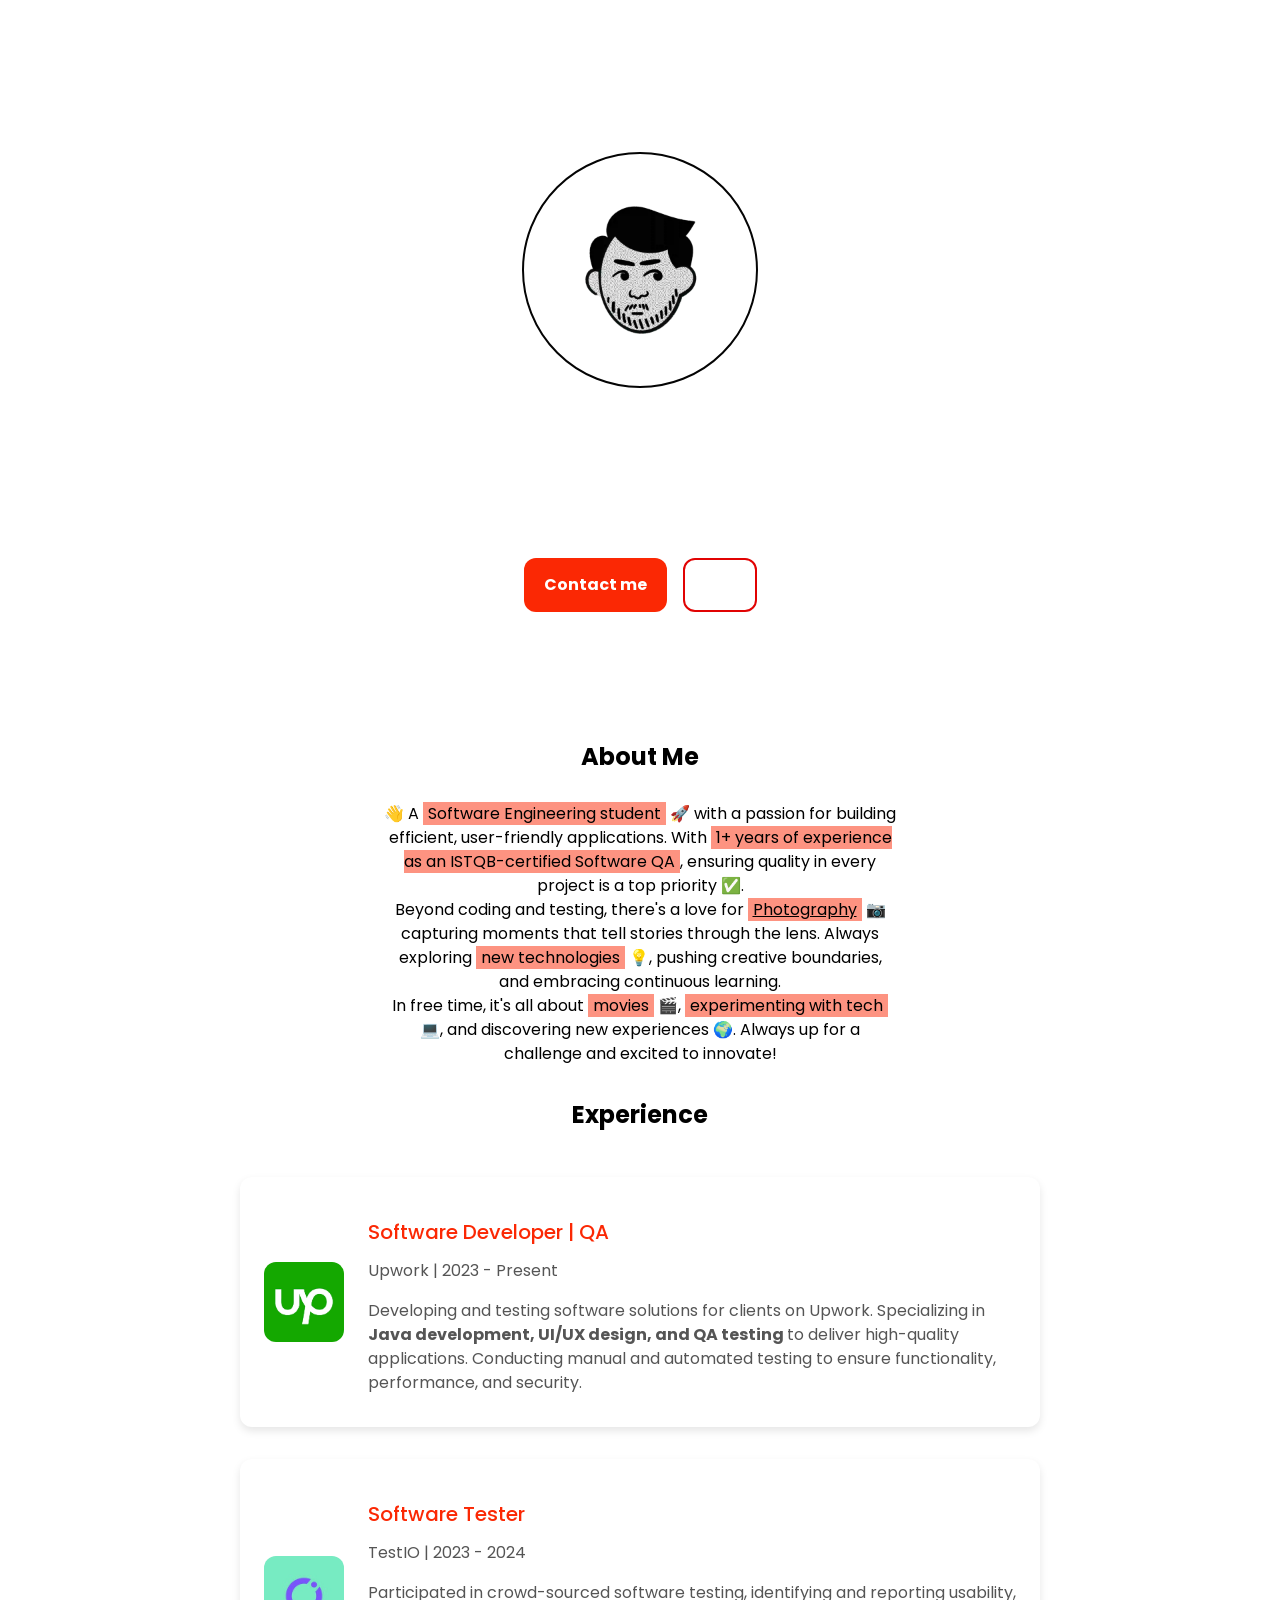
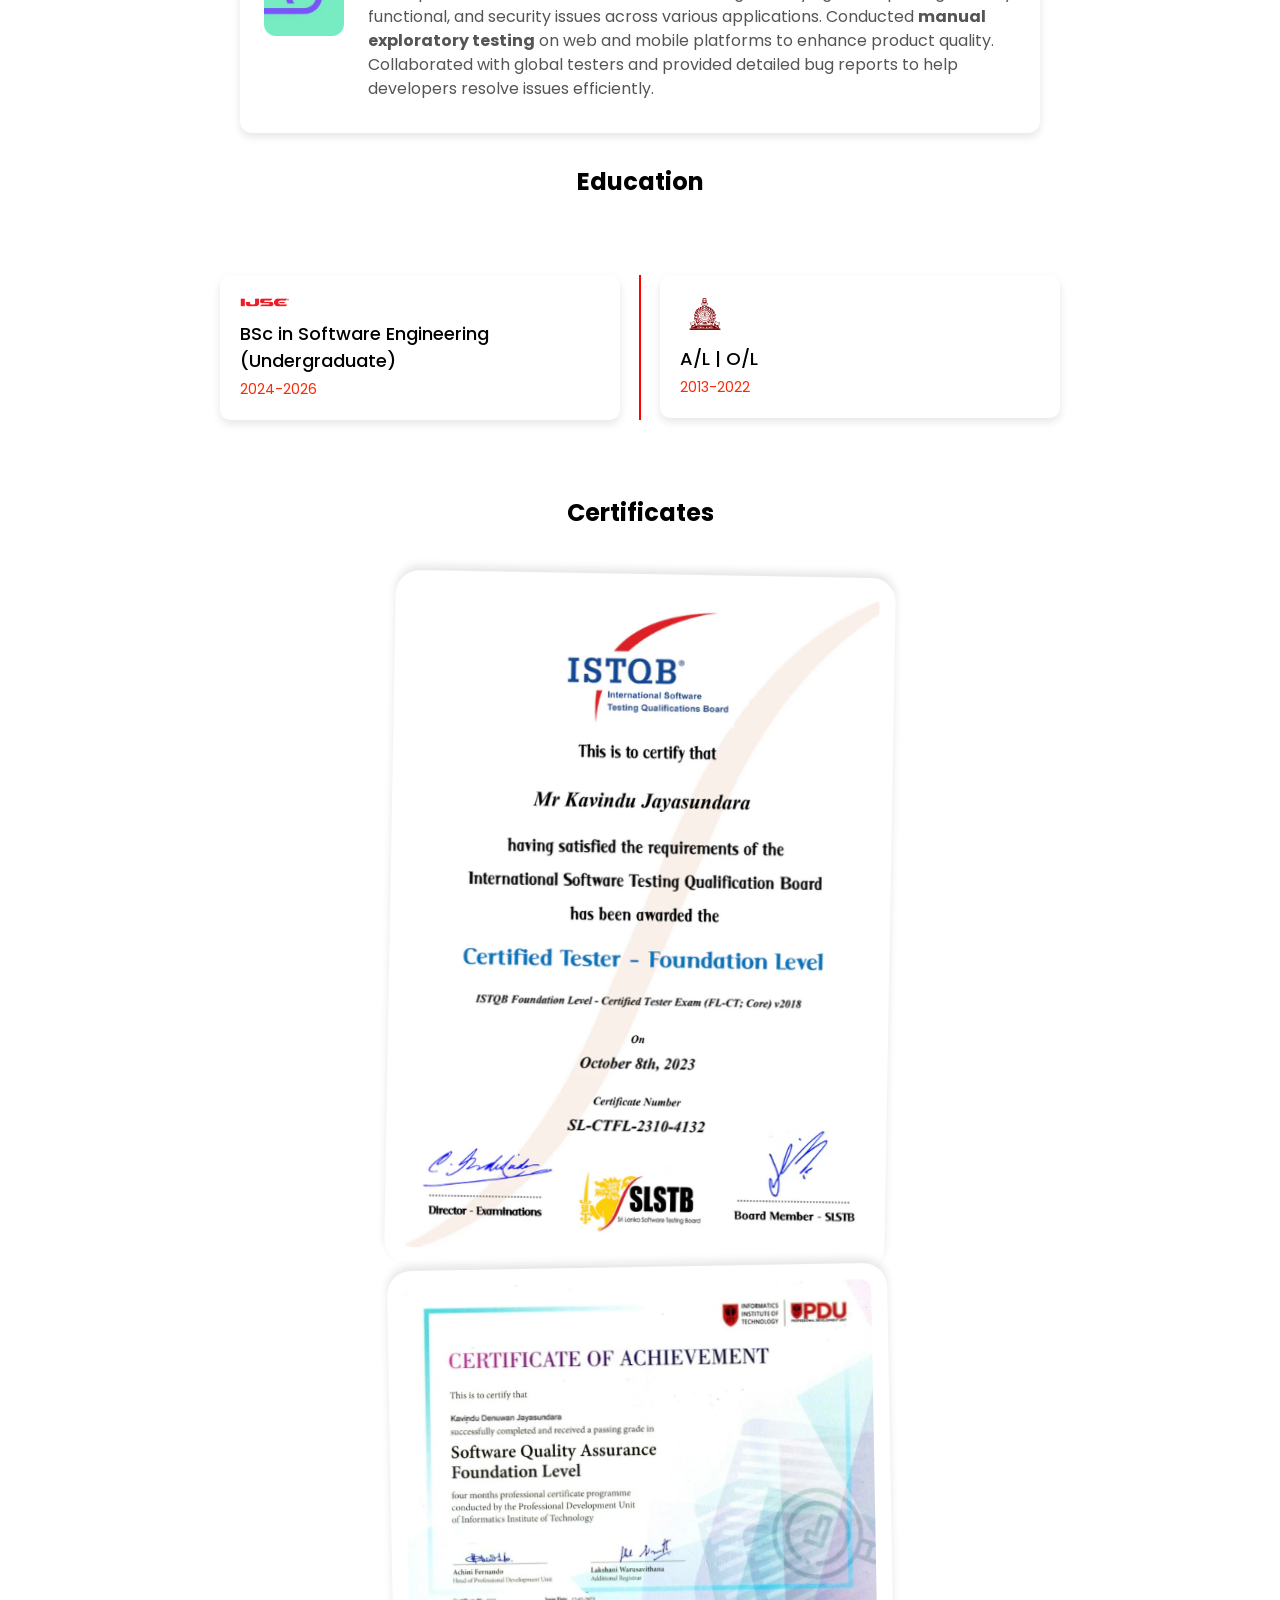
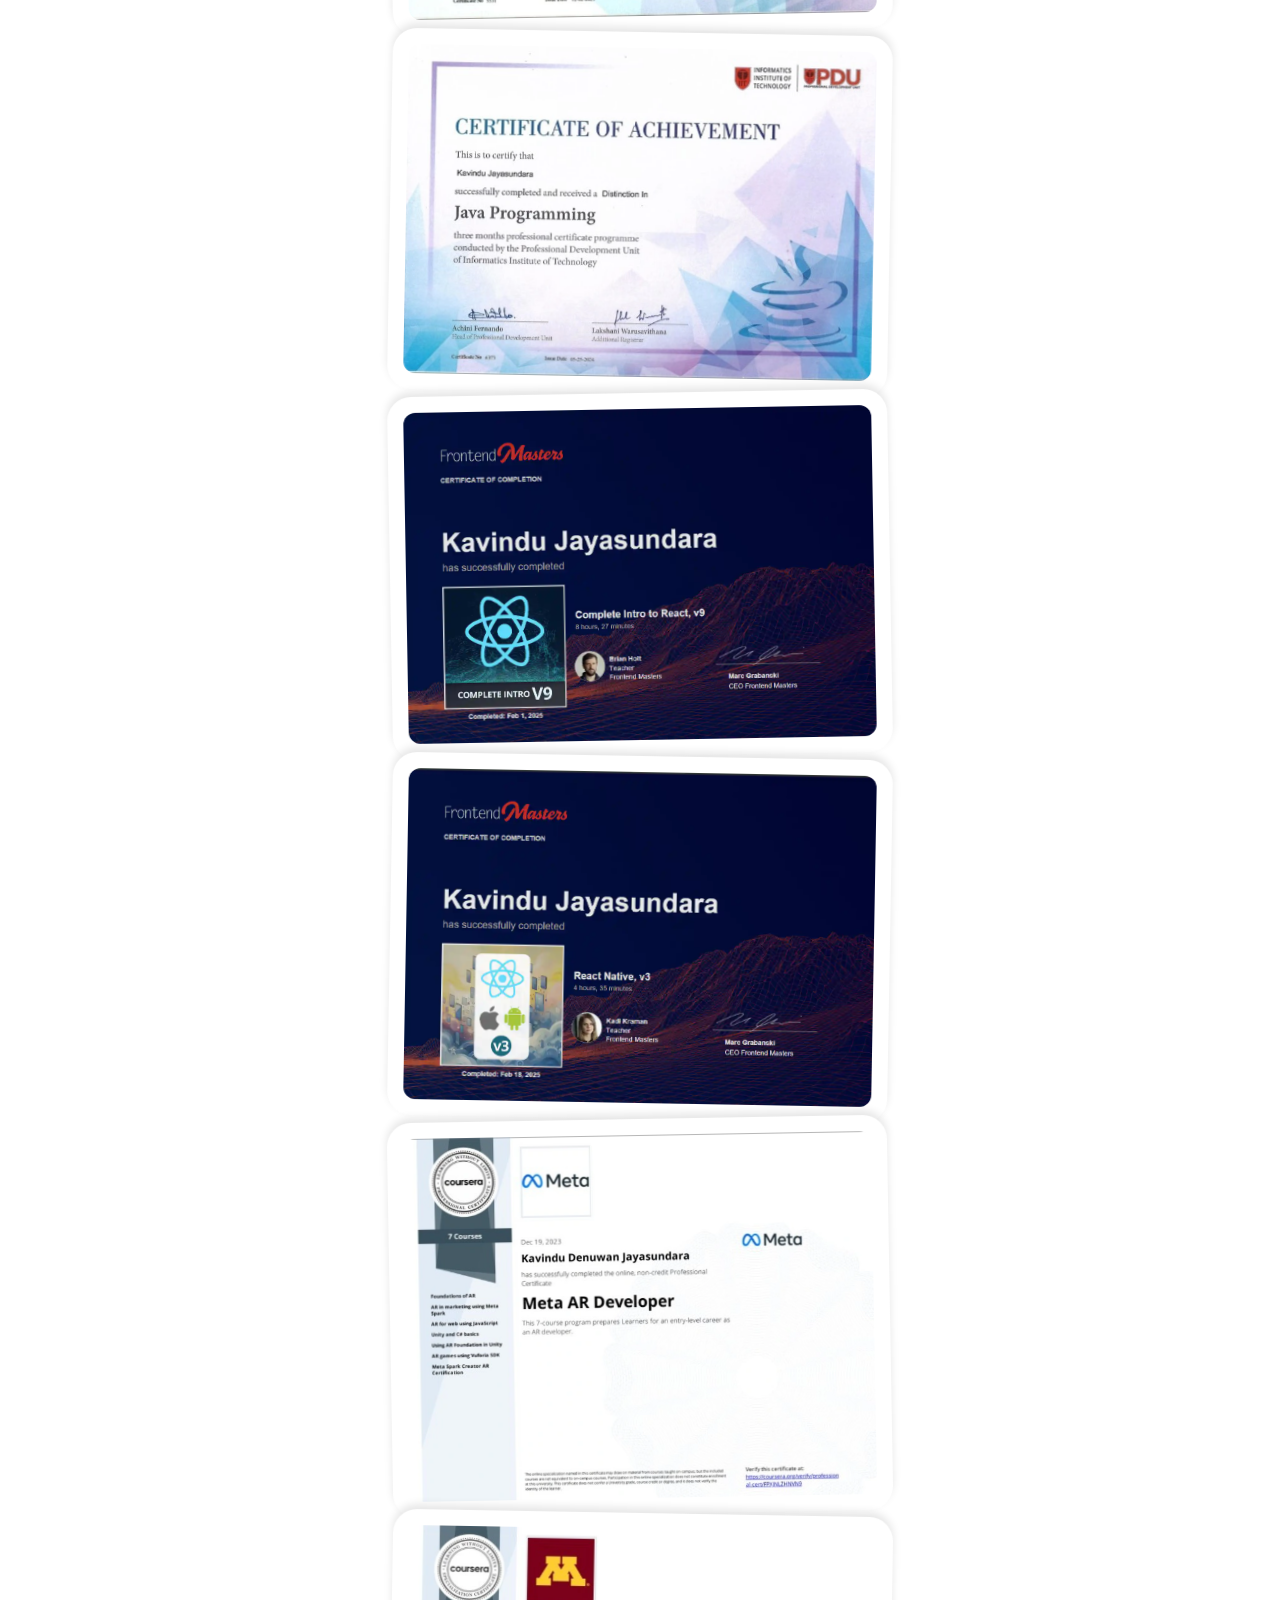
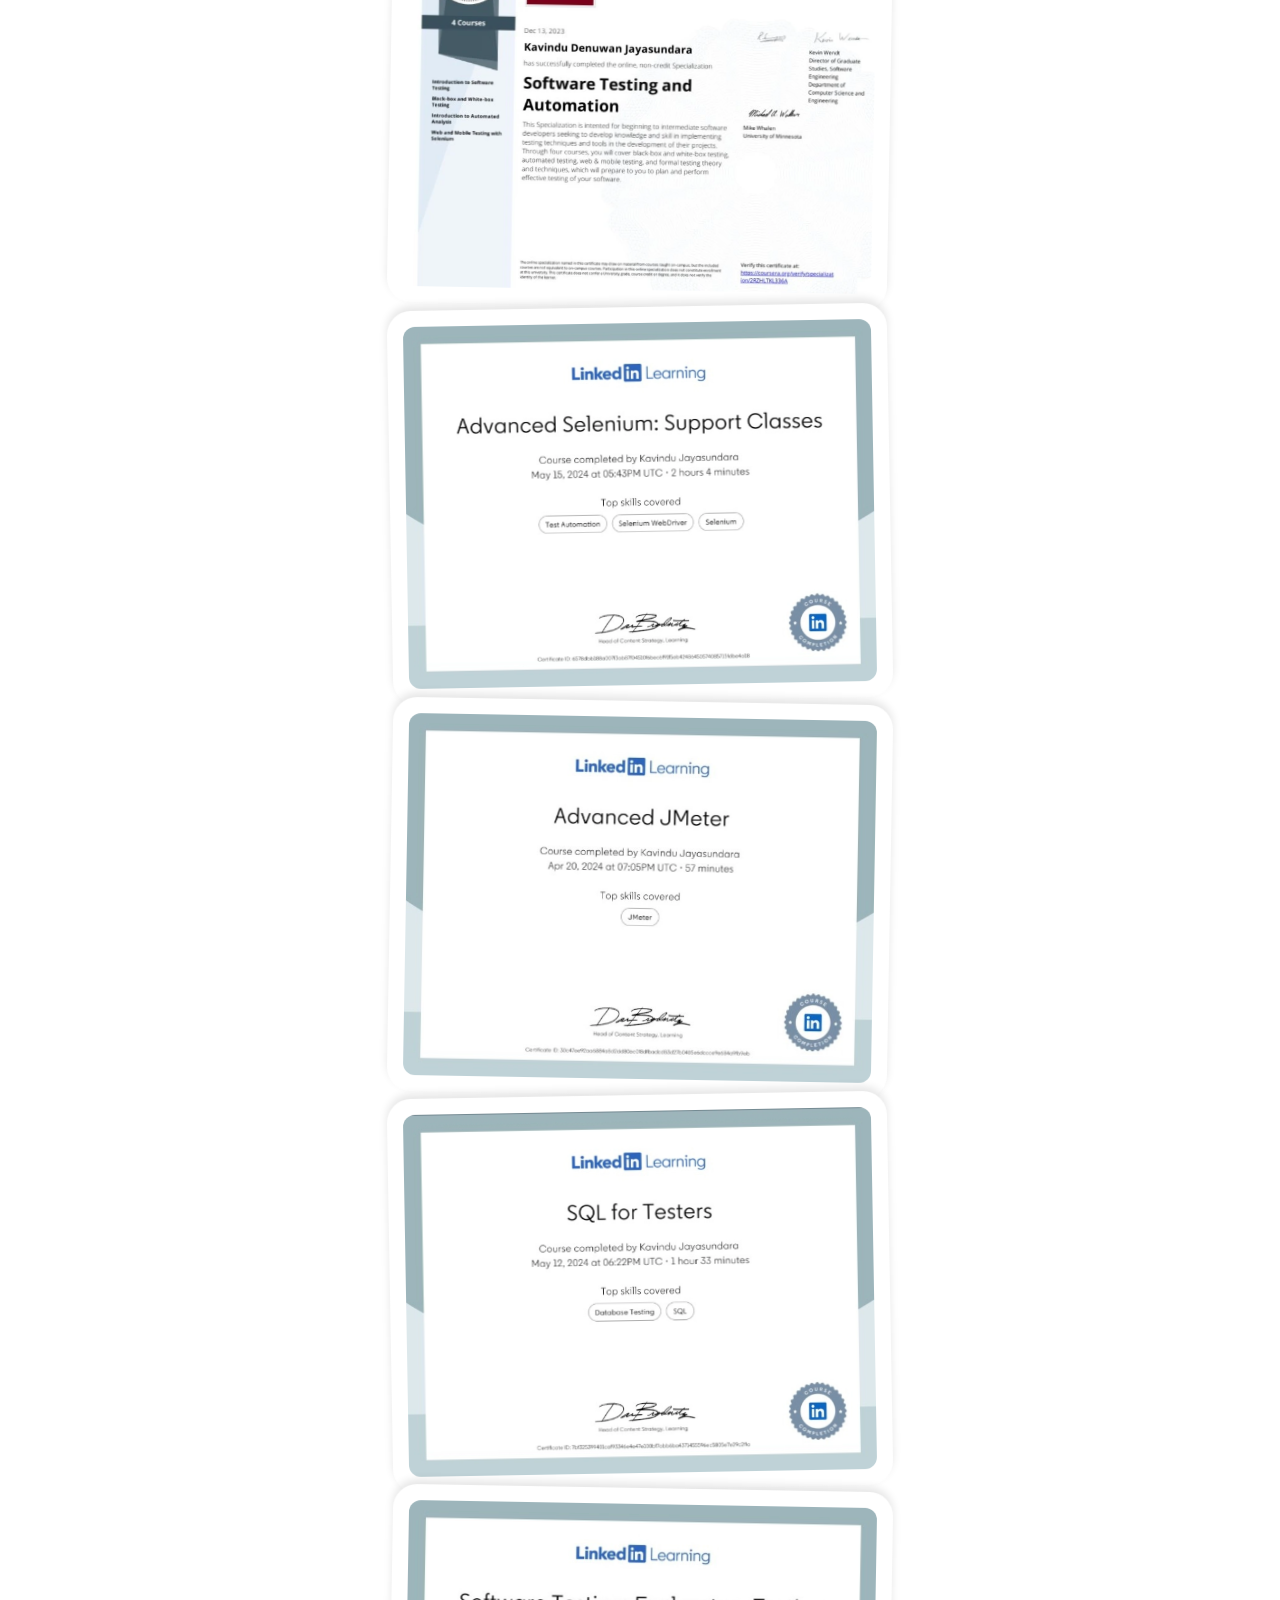
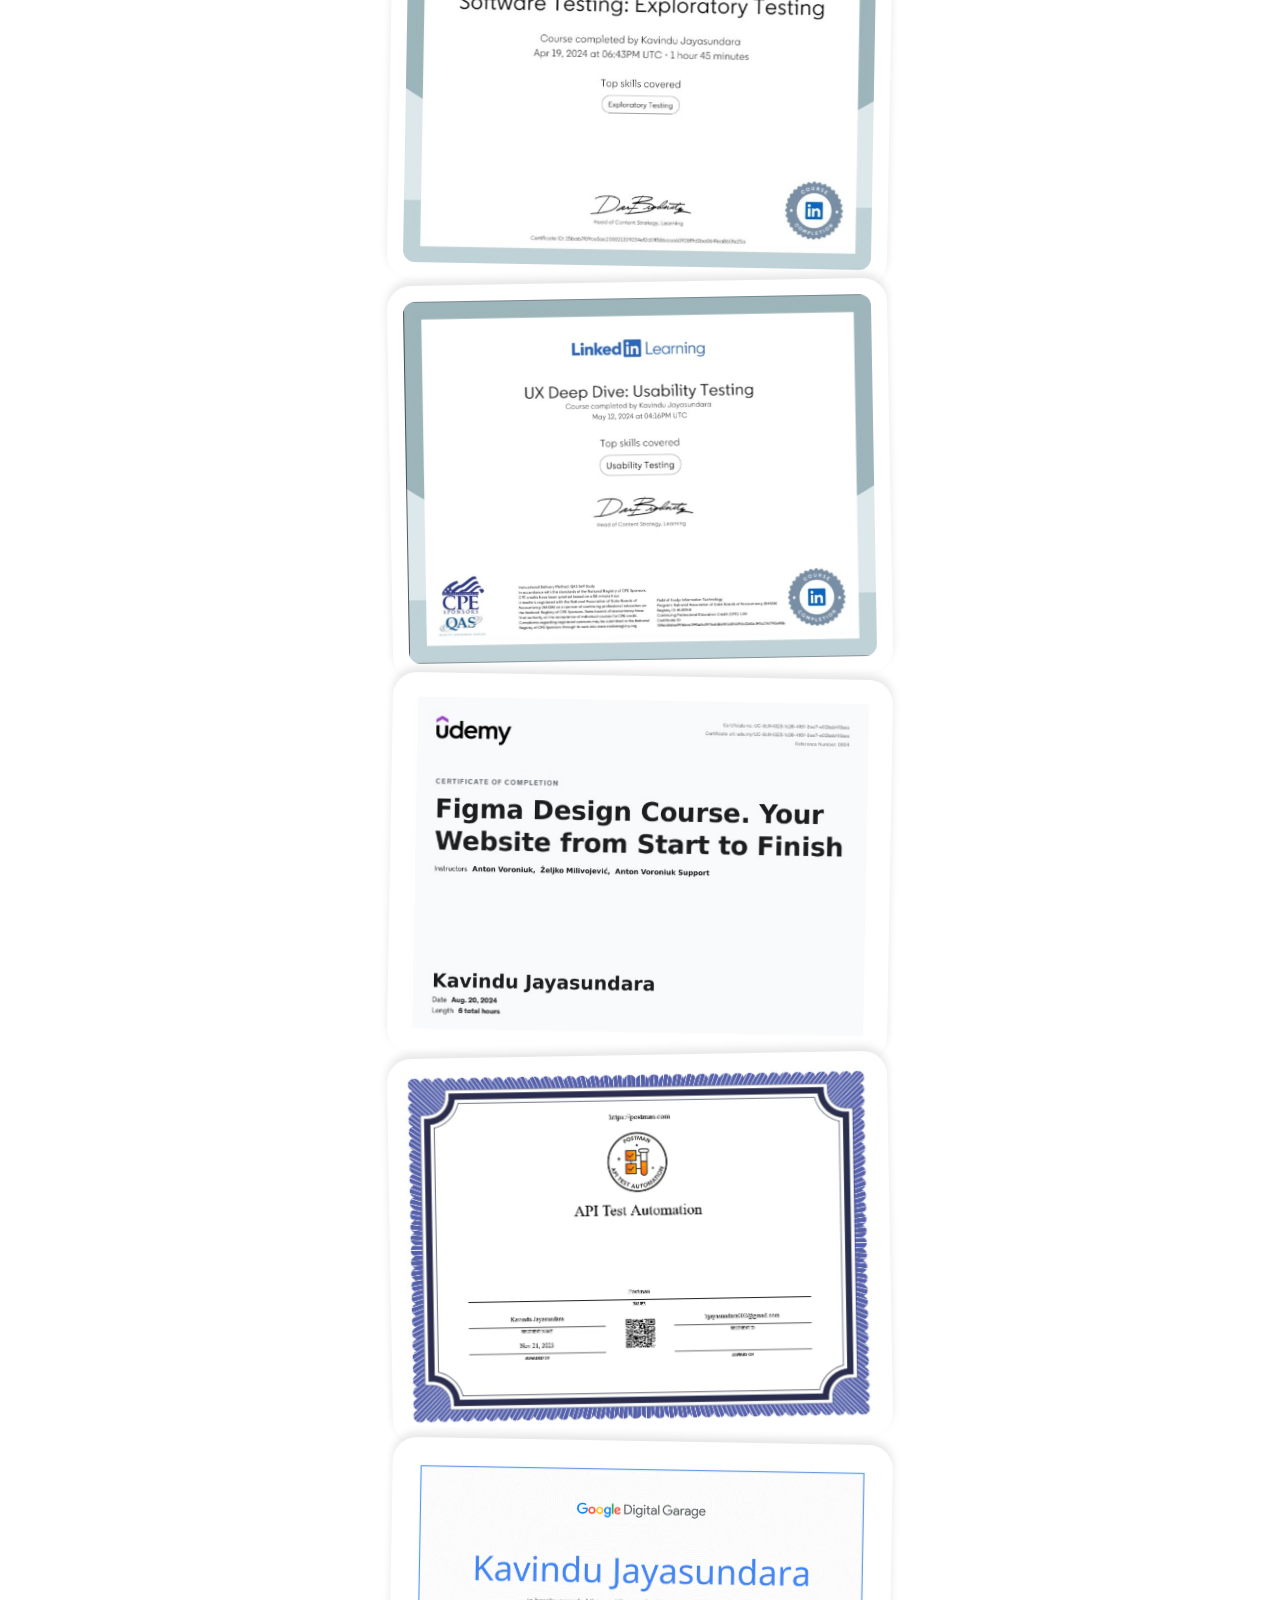
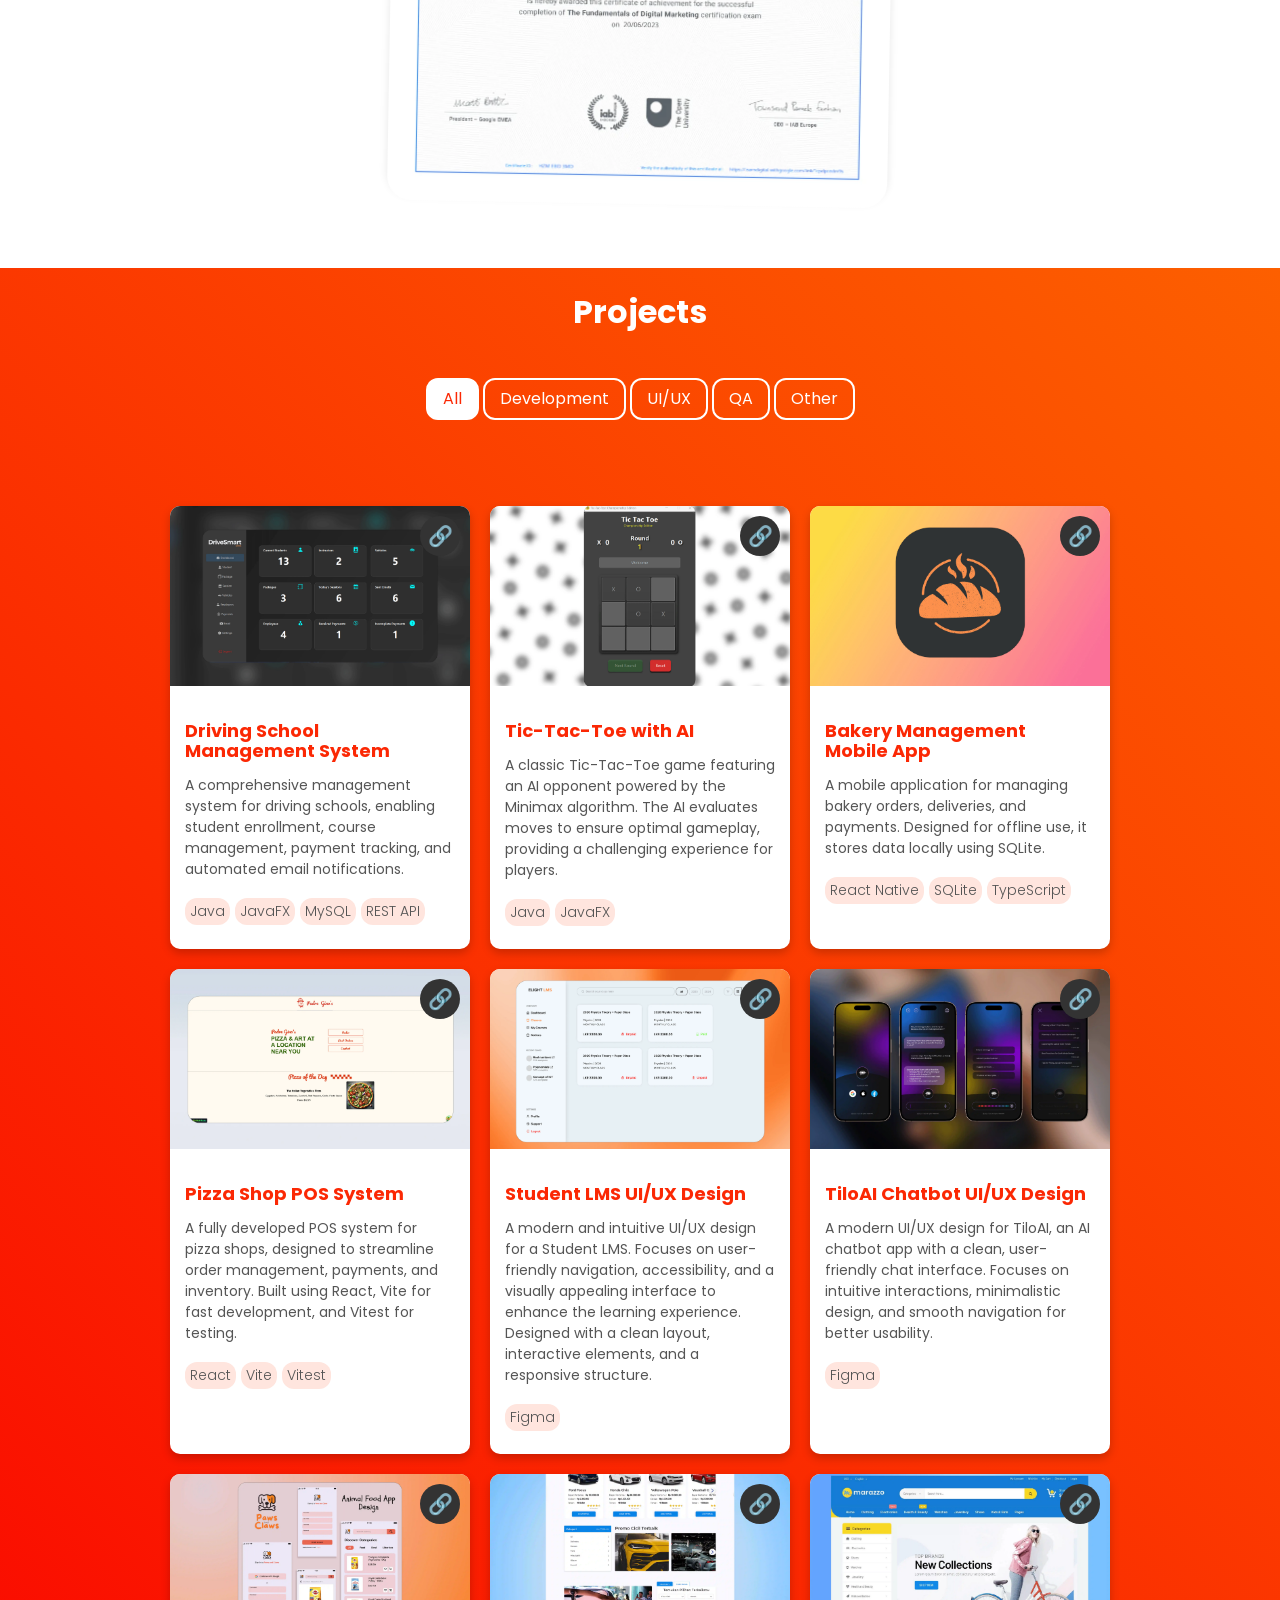
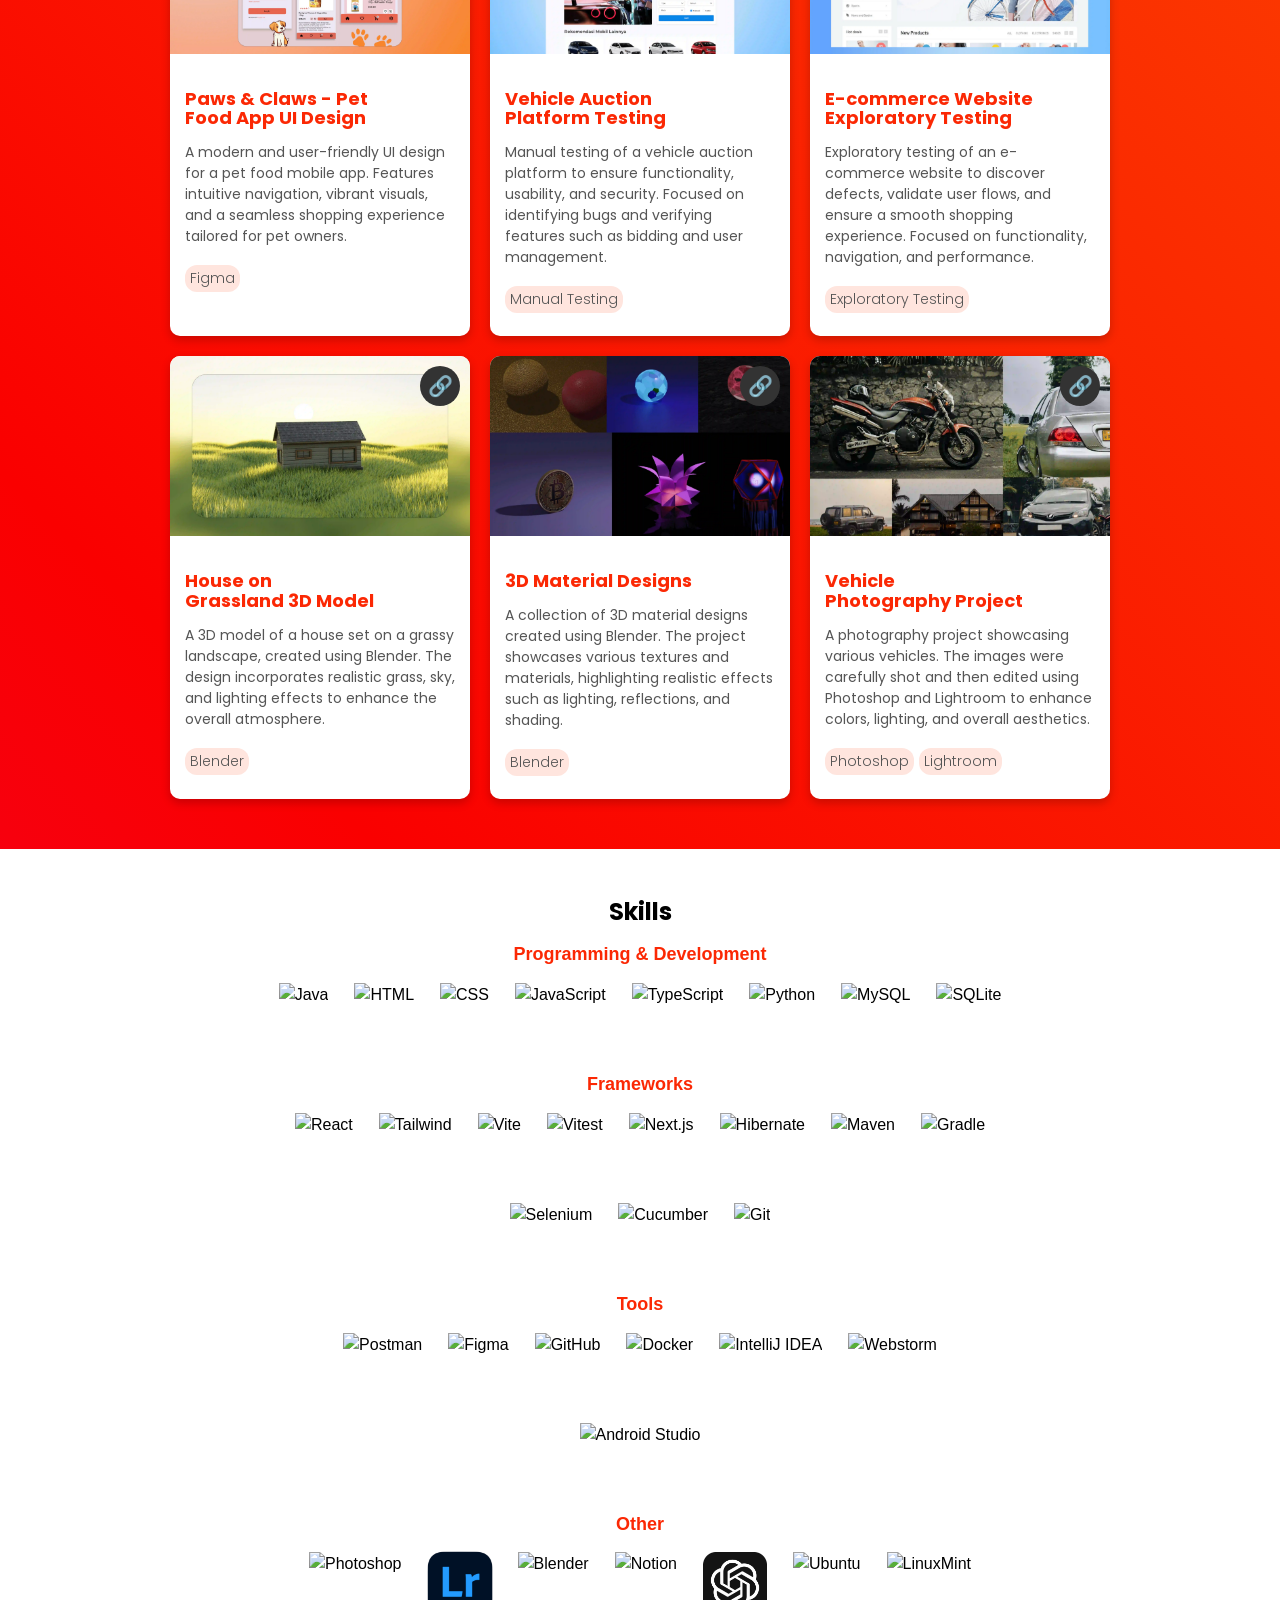
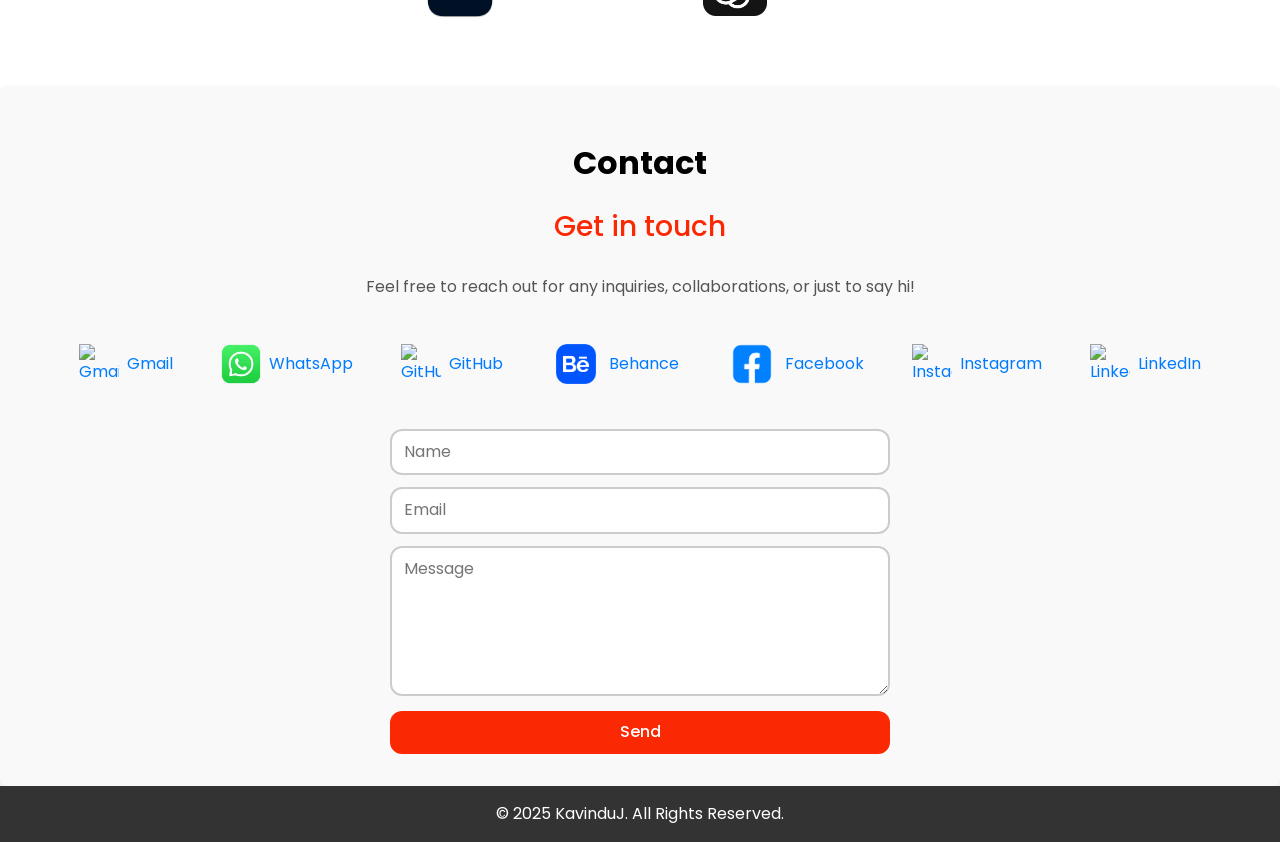
==== commit 563fd82d: "performance optimized" ====
--- a/index.html
+++ b/index.html
@@ -3,9 +3,15 @@
 <head>
     <meta charset="UTF-8">
     <meta name="viewport" content="width=device-width, initial-scale=1">
+    <meta name="description" content="Explore my portfolio showcasing expertise in software development, UI/UX design, and innovative web applications. With interactive animations and cutting-edge solutions, I craft high-performance, user-friendly digital experiences. Let's create something exceptional!">
     <title>Portfolio</title>
     <link rel="stylesheet" href="styles.css">
     <link rel="stylesheet" href="assets/normalize.css">
+
+    <link rel="apple-touch-icon" sizes="180x180" href="assets/favicon/apple-touch-icon.png">
+    <link rel="icon" type="image/png" sizes="32x32" href="assets/favicon/favicon-32x32.png">
+    <link rel="icon" type="image/png" sizes="16x16" href="assets/favicon/favicon-16x16.png">
+    <link rel="manifest" href="assets/favicon/site.webmanifest">
 
     <link rel="preconnect" href="https://fonts.googleapis.com">
     <link rel="preconnect" href="https://fonts.gstatic.com" crossorigin>
@@ -13,7 +19,7 @@
 </head>
 <body>
 <header class="headerNav">
-    <a href="/" class="logo-text poppins-bold">KaviDJ</a>
+    <a href="/" class="logo-text poppins-bold">Kavindu.J</a>
     <nav class="nav">
         <ul class="nav-links poppins-regular">
             <li><a href="#about">About</a> </li>
@@ -27,7 +33,7 @@
     <div class="header finisher-header">
         <section class="hero">
             <div class="hero-img-bg">
-                <img class="hero-img" src="assets/logo.png" alt="hero image">
+                <img class="hero-img" src="assets/logo.webp" alt="hero image">
             </div>
             <h1 class="hero-title poppins-bold">Hi, I'm Kavindu Jayasundara</h1>
             <p class="hero-subtitle poppins-regular">Software Engineer (UG) | QA | UI/UX</p>
@@ -36,7 +42,7 @@
                     <a class="poppins-bold" href="/">Contact me</a>
                 </button>
                 <button class="cv-button" id="cvButton">
-                    <img class="cv-img" src="assets/cv.png" alt="cv">
+                    <img class="cv-img" src="assets/cv.webp" alt="cv">
                 </button>
             </div>
         </section>
@@ -61,7 +67,7 @@
 
             <div class="experience-card">
                 <div class="company-logo">
-                    <img src="assets/upwork.png" alt="freelance Logo">
+                    <img src="assets/upwork.webp" alt="freelance Logo">
                 </div>
                 <div class="content">
                     <h3 class="poppins-medium">Software Developer | QA</h3>
@@ -75,7 +81,7 @@
 
             <div class="experience-card">
                 <div class="company-logo">
-                    <img src="assets/testio.jpg" alt="99x Logo">
+                    <img src="assets/testio.webp" alt="99x Logo">
                 </div>
                 <div class="content">
                     <h3 class="poppins-medium">Software Tester</h3>
@@ -96,7 +102,7 @@
             <!-- Left Column -->
             <div class="column">
                 <div class="card">
-                    <img src="assets/ijse.png" alt="IJSE Logo">
+                    <img src="assets/ijse.webp" alt="IJSE Logo">
                     <div class="title poppins-medium">BSc in Software Engineering (Undergraduate)</div>
                     <div class="date poppins-regular">2024-2026</div>
                 </div>
@@ -107,8 +113,8 @@
             <!-- Right Column -->
             <div class="column">
                 <div class="card">
-                    <img src="assets/nc.png" alt="NC Logo">
-                    <div class="title poppins-medium">Nalanda College | A/L | O/L</div>
+                    <img src="assets/nc.webp" alt="NC Logo">
+                    <div class="title poppins-medium">A/L | O/L</div>
                     <div class="date poppins-regular">2013-2022</div>
                 </div>
 
@@ -149,15 +155,9 @@
                 <img src="assets/certificates/c12.webp" alt="certificate12" class="c-card-img">
             </div>
             <div class="c-card">
-                <img src="assets/certificates/c13.webp" alt="certificate13" class="c-card-img">
-            </div>
-            <div class="c-card">
                 <img src="assets/certificates/c14.webp" alt="certificate14" class="c-card-img">
             </div>
             <div class="c-card">
-                <img src="assets/certificates/c15.webp" alt="certificate15" class="c-card-img">
-            </div>
-            <div class="c-card">
                 <img src="assets/certificates/c16.webp" alt="certificate16" class="c-card-img">
             </div>
             <div class="c-card">
@@ -168,9 +168,6 @@
             </div>
             <div class="c-card">
                 <img src="assets/certificates/c24.webp" alt="certificate24" class="c-card-img">
-            </div>
-            <div class="c-card">
-                <img src="assets/certificates/c26.webp" alt="certificate26" class="c-card-img">
             </div>
         </div>
 
@@ -188,7 +185,7 @@
         </div>
 
         <div class="dropdown poppins-bold">
-            <select id="categorySelect">
+            <label for="categorySelect"> </label><select id="categorySelect">
                 <option value="all">All</option>
                 <option value="development">Development</option>
                 <option value="uiux">UI/UX</option>
@@ -200,7 +197,7 @@
         <div class="projects-container">
             <div class="project-card" data-category="development">
                 <div class="github-circle">
-                    <a href="" target="_blank">🔗</a>
+                    <a href="https://github.com/KaviDJ02/DSMS-Layered" target="_blank">🔗</a>
                 </div>
                 <img src="assets/projects/1.webp" alt="Project 1">
                 <div class="content">
@@ -219,7 +216,7 @@
 
             <div class="project-card" data-category="development">
                 <div class="github-circle">
-                    <a href="project2.jpg" target="_blank">🔗</a>
+                    <a href="https://github.com/KaviDJ02/Tic-Tac-Toe--Championship-Edition" target="_blank">🔗</a>
                 </div>
                 <img src="assets/projects/4.webp" alt="Project 2">
                 <div class="content">
@@ -236,7 +233,7 @@
 
             <div class="project-card" data-category="development">
                 <div class="github-circle">
-                    <a href="project3.jpg" target="_blank">🔗</a>
+                    <a href="https://github.com/KaviDJ02/PaanMS" target="_blank">🔗</a>
                 </div>
                 <img src="assets/projects/12.webp" alt="Project 3">
                 <div class="content">
@@ -254,7 +251,7 @@
 
             <div class="project-card" data-category="development">
                 <div class="github-circle">
-                    <a href="project_pizza_pos_system.jpg" target="_blank">🔗</a>
+                    <a href="https://padreginos.netlify.app/" target="_blank">🔗</a>
                 </div>
                 <img src="assets/projects/10.webp" alt="Pizza Shop POS System">
                 <div class="content">
@@ -274,7 +271,7 @@
 
             <div class="project-card" data-category="uiux">
                 <div class="github-circle">
-                    <a href="project4.jpg" target="_blank">🔗</a>
+                    <a href="https://www.figma.com/design/4jXGVnDWNvvVJOE4nsjIx7/ELIGHT-LMS-Design?node-id=0-1&t=AHmjKrKjXVusS9nU-1" target="_blank">🔗</a>
                 </div>
                 <img src="assets/projects/8.webp" alt="Project 4">
                 <div class="content">
@@ -292,7 +289,7 @@
 
             <div class="project-card" data-category="uiux">
                 <div class="github-circle">
-                    <a href="project_tiloai.jpg" target="_blank">🔗</a>
+                    <a href="https://www.figma.com/design/nfFkETYxzq39R1jXiyJLMJ/Designthon?node-id=1-5&t=LYqQ91v889f4nBJC-1" target="_blank">🔗</a>
                 </div>
                 <img src="assets/projects/9.webp" alt="TiloAI Chatbot UI/UX Design">
                 <div class="content">
@@ -306,9 +303,23 @@
                 </div>
             </div>
 
+            <div class="project-card" data-category="uiux">
+                <div class="github-circle">
+                    <a href="https://www.figma.com/design/MvpJ8ugK0cSsTURPwMdy0Z/Paws-and-Claws?node-id=0-1&t=QijCXGqgjQkrOdX2-1" target="_blank">🔗</a>
+                </div>
+                <img src="assets/projects/5.webp" alt="Paws & Claws - Pet Food App UI Design">
+                <div class="content">
+                    <h3 class="poppins-medium">Paws & Claws - Pet Food App UI Design</h3>
+                    <p class="poppins-regular">A modern and user-friendly UI design for a pet food mobile app. Features intuitive navigation, vibrant visuals, and a seamless shopping experience tailored for pet owners.</p>
+                    <div class="tech-stack poppins-light">
+                        <p class="tech">Figma</p>
+                    </div>
+                </div>
+            </div>
+
             <div class="project-card" data-category="qa">
                 <div class="github-circle">
-                    <a href="project_vehicle_auction.jpg" target="_blank">🔗</a>
+                    <a href="https://docs.google.com/spreadsheets/d/1PVt9SnPq1NbowZTDpJ9HK-1UOrgUtzHi-j5vUQX8ffA/edit?usp=sharing" target="_blank">🔗</a>
                 </div>
                 <img src="assets/projects/7.webp" alt="Vehicle Auction Platform Testing">
                 <div class="content">
@@ -322,7 +333,7 @@
 
             <div class="project-card" data-category="qa">
                 <div class="github-circle">
-                    <a href="project_ecommerce_exploratory.jpg" target="_blank">🔗</a>
+                    <a href="https://docs.google.com/document/d/1ReOEV8eL3ypNCtL0hy8ESjtoxToyFR9wSRn1cCNfHq4/edit?usp=sharing" target="_blank">🔗</a>
                 </div>
                 <img src="assets/projects/6.webp" alt="E-commerce Website Exploratory Testing">
                 <div class="content">
@@ -338,7 +349,7 @@
 
             <div class="project-card" data-category="other">
                 <div class="github-circle">
-                    <a href="project_house_grassland.jpg" target="_blank">🔗</a>
+                    <a href="" target="_blank">🔗</a>
                 </div>
                 <img src="assets/projects/2.webp" alt="House on Grassland 3D Model">
                 <div class="content">
@@ -350,24 +361,9 @@
                 </div>
             </div>
 
-
             <div class="project-card" data-category="other">
                 <div class="github-circle">
-                    <a href="project_gaming_room_3d.jpg" target="_blank">🔗</a>
-                </div>
-                <img src="assets/projects/5.webp" alt="Gaming Room 3D Model">
-                <div class="content">
-                    <h3 class="poppins-medium">Pet Food App UI/UX Design</h3>
-                    <p class="poppins-regular">A 3D model of a gaming room created using Blender. The design includes realistic textures and lighting to provide an immersive environment for gaming enthusiasts.</p>
-                    <div class="tech-stack poppins-light">
-                        <p class="tech">Figma</p>
-                    </div>
-                </div>
-            </div>
-
-            <div class="project-card" data-category="other">
-                <div class="github-circle">
-                    <a href="project_3d_material_designs.jpg" target="_blank">🔗</a>
+                    <a href="" target="_blank">🔗</a>
                 </div>
                 <img src="assets/projects/3.webp" alt="3D Material Designs">
                 <div class="content">
@@ -381,7 +377,7 @@
 
             <div class="project-card" data-category="photography">
                 <div class="github-circle">
-                    <a href="project_vehicle_photography.jpg" target="_blank">🔗</a>
+                    <a href="https://lustralight.studio/" target="_blank">🔗</a>
                 </div>
                 <img src="assets/projects/11.webp" alt="Vehicle Photography Project">
                 <div class="content">
@@ -447,10 +443,10 @@
             <h3>Other</h3>
             <div class="skills-list">
                 <img src="https://skillicons.dev/icons?i=ps" alt="Photoshop">
-                <img src="assets/lr.png" alt="Lightroom" style="padding: 0">
+                <img src="assets/lr.webp" alt="Lightroom" style="padding: 0">
                 <img src="https://skillicons.dev/icons?i=blender" alt="Blender">
                 <img src="https://skillicons.dev/icons?i=notion" alt="Notion">
-                <img src="assets/chatgpt.png" alt="Chatgpt">
+                <img src="assets/chatgpt.webp" alt="Chatgpt">
                 <img src="https://skillicons.dev/icons?i=ubuntu" alt="Ubuntu">
                 <img src="https://skillicons.dev/icons?i=mint" alt="LinuxMint">
             </div>
@@ -472,16 +468,16 @@
                         <img src="https://skillicons.dev/icons?i=gmail" alt="Gmail"> Gmail
                     </a>
                     <a href="https://wa.me/94771234567" class="contact-link" target="_blank">
-                        <img src="assets/whatsapp.png" alt="WhatsApp"> WhatsApp
+                        <img src="assets/whatsapp.webp" alt="WhatsApp"> WhatsApp
                     </a>
                     <a href="https://github.com/KavinduJayasundara" class="contact-link" target="_blank">
                         <img src="https://skillicons.dev/icons?i=github" alt="GitHub"> GitHub
                     </a>
                     <a href="https://www.behance.net/KavinduJayasundara" class="contact-link" target="_blank">
-                        <img src="assets/behance.png" alt="Behance" style="width: 50px"> Behance
+                        <img src="assets/behance.webp" alt="Behance" style="width: 50px"> Behance
                     </a>
                     <a href="https://www.facebook.com/KavinduJayasundara" class="contact-link" target="_blank">
-                        <img src="assets/fb.png" alt="Facebook" style="width: 50px"> Facebook
+                        <img src="assets/fb.webp" alt="Facebook" style="width: 50px"> Facebook
                     </a>
                     <a href="https://www.instagram.com/KavinduJayasundara" class="contact-link" target="_blank">
                         <img src="https://skillicons.dev/icons?i=instagram" alt="Instagram"> Instagram
@@ -492,10 +488,16 @@
                 </div>
             </div>
             <div class="contact-form">
-                <form action="https://formspree.io/f/xnqoqzqz" method="POST">
-                    <input type="text" name="name" placeholder="Name" required>
-                    <input type="email" name="email" placeholder="Email" required>
-                    <textarea name="message" placeholder="Message" required></textarea>
+                <form action="https://formspree.io/f/xyzegpkj" method="POST">
+                    <label>
+                        <input type="text" name="name" placeholder="Name" required>
+                    </label>
+                    <label>
+                        <input type="email" name="email" placeholder="Email" required>
+                    </label>
+                    <label>
+                        <textarea name="message" placeholder="Message" required></textarea>
+                    </label>
                     <button type="submit" class="primary-button">Send</button>
                 </form>
             </div>
@@ -506,51 +508,12 @@
 
 <footer>
     <div class="footer-container poppins-regular">
-        KaviDJ &copy; 2025
+        &copy; 2025 KavinduJ. All Rights Reserved.
         <button id="goTopBtn" class="go-top-button">Go to Top</button>
     </div>
 </footer>
 
 <script src="script.js"></script>
 <script src="assets/finisher-header.es5.min.js" type="text/javascript"></script>
-<script type="text/javascript">
-    new FinisherHeader({
-        "count": 10,
-        "size": {
-            "min": 1300,
-            "max": 1500,
-            "pulse": 0
-        },
-        "speed": {
-            "x": {
-                "min": 0.1,
-                "max": 0.6
-            },
-            "y": {
-                "min": 0.1,
-                "max": 0.6
-            }
-        },
-        "colors": {
-            "background": "#eb2a2a",
-            "particles": [
-                "#ff4848",
-                "#000000",
-                "#2235e5",
-                "#000000",
-                "#ff0000"
-            ]
-        },
-        "blending": "overlay",
-        "opacity": {
-            "center": 0.5,
-            "edge": 0.05
-        },
-        "skew": 0,
-        "shapes": [
-            "c"
-        ]
-    });
-</script>
 </body>
 </html>
--- a/styles.css
+++ b/styles.css
@@ -677,30 +677,31 @@
         margin-bottom: 2rem;
     }
 
-    .projects-container {
-        display: grid;
-        grid-template-columns: repeat(3, 1fr);
-        gap: 20px;
-        padding: 50px;
-        justify-content: center;
-        align-items: center;
-    }
-
-    .project-card {
-        background: var(--bgColor);
-        border-radius: 10px;
-        overflow: hidden;
-        box-shadow: 0 4px 10px rgba(0, 0, 0, 0.2);
-        max-width: 300px;
-    }
-
-    .project-card img {
-        width: 100%;
-        height: 180px;
-        object-fit: cover;
-    }
+    /*.projects-container {*/
+    /*    display: grid;*/
+    /*    grid-template-columns: repeat(3, 1fr);*/
+    /*    gap: 20px;*/
+    /*    padding: 50px;*/
+    /*    justify-content: center;*/
+    /*    align-items: center;*/
+    /*}*/
+
+    /*.project-card {*/
+    /*    background: var(--bgColor);*/
+    /*    border-radius: 10px;*/
+    /*    overflow: hidden;*/
+    /*    box-shadow: 0 4px 10px rgba(0, 0, 0, 0.2);*/
+    /*    max-width: 300px;*/
+    /*}*/
+
+    /*.project-card img {*/
+    /*    width: 100%;*/
+    /*    height: 180px;*/
+    /*    object-fit: cover;*/
+    /*}*/
 
     .dropdown {
+        display: none;
         margin: 10px 0;
         border-radius: 12px;
         background-color: var(--bgColor);
@@ -715,15 +716,15 @@
         border-radius: 12px;
         background-color: transparent;
         color: #000000;
-        /*appearance: none;*/
-        /*-webkit-appearance: none;*/
-        /*-moz-appearance: none;*/
+        appearance: none;
+        -webkit-appearance: none;
+        -moz-appearance: none;
         cursor: pointer;
     }
 
     .dropdown select:focus {
         outline: none;
-        border: 2px solid var(--primary);
+        /*border: 2px solid var(--primary);*/
     }
 
     @media (max-width: 768px) {
@@ -735,16 +736,57 @@
         }
     }
 
-    .content {
+    /*.content {*/
+    /*    padding: 15px;*/
+    /*}*/
+
+    /*.content h3 {*/
+    /*    font-size: 18px;*/
+    /*    font-weight: bold;*/
+    /*}*/
+
+    /*.content p {*/
+    /*    font-size: 14px;*/
+    /*    color: #555;*/
+    /*}*/
+
+    .projects-container {
+        display: flex;
+        flex-wrap: wrap;
+        justify-content: center;
+        align-items: stretch; /* Ensures all items have the same height */
+        gap: 20px;
+        padding: 50px;
+    }
+
+    .project-card {
+        background: var(--bgColor);
+        border-radius: 10px;
+        overflow: hidden;
+        box-shadow: 0 4px 10px rgba(0, 0, 0, 0.2);
+        max-width: 300px;
+        flex: 1 1 300px; /* Ensures all cards take up equal space */
+        display: flex;
+        flex-direction: column;
+    }
+
+    .project-card img {
+        width: 100%;
+        height: 180px;
+        object-fit: cover;
+    }
+
+    .project-card .content {
         padding: 15px;
-    }
-
-    .content h3 {
+        flex-grow: 1; /* Ensures the content area grows to fill the remaining space */
+    }
+
+    .project-card .content h3 {
         font-size: 18px;
         font-weight: bold;
     }
 
-    .content p {
+    .project-card .content p {
         font-size: 14px;
         color: #555;
     }
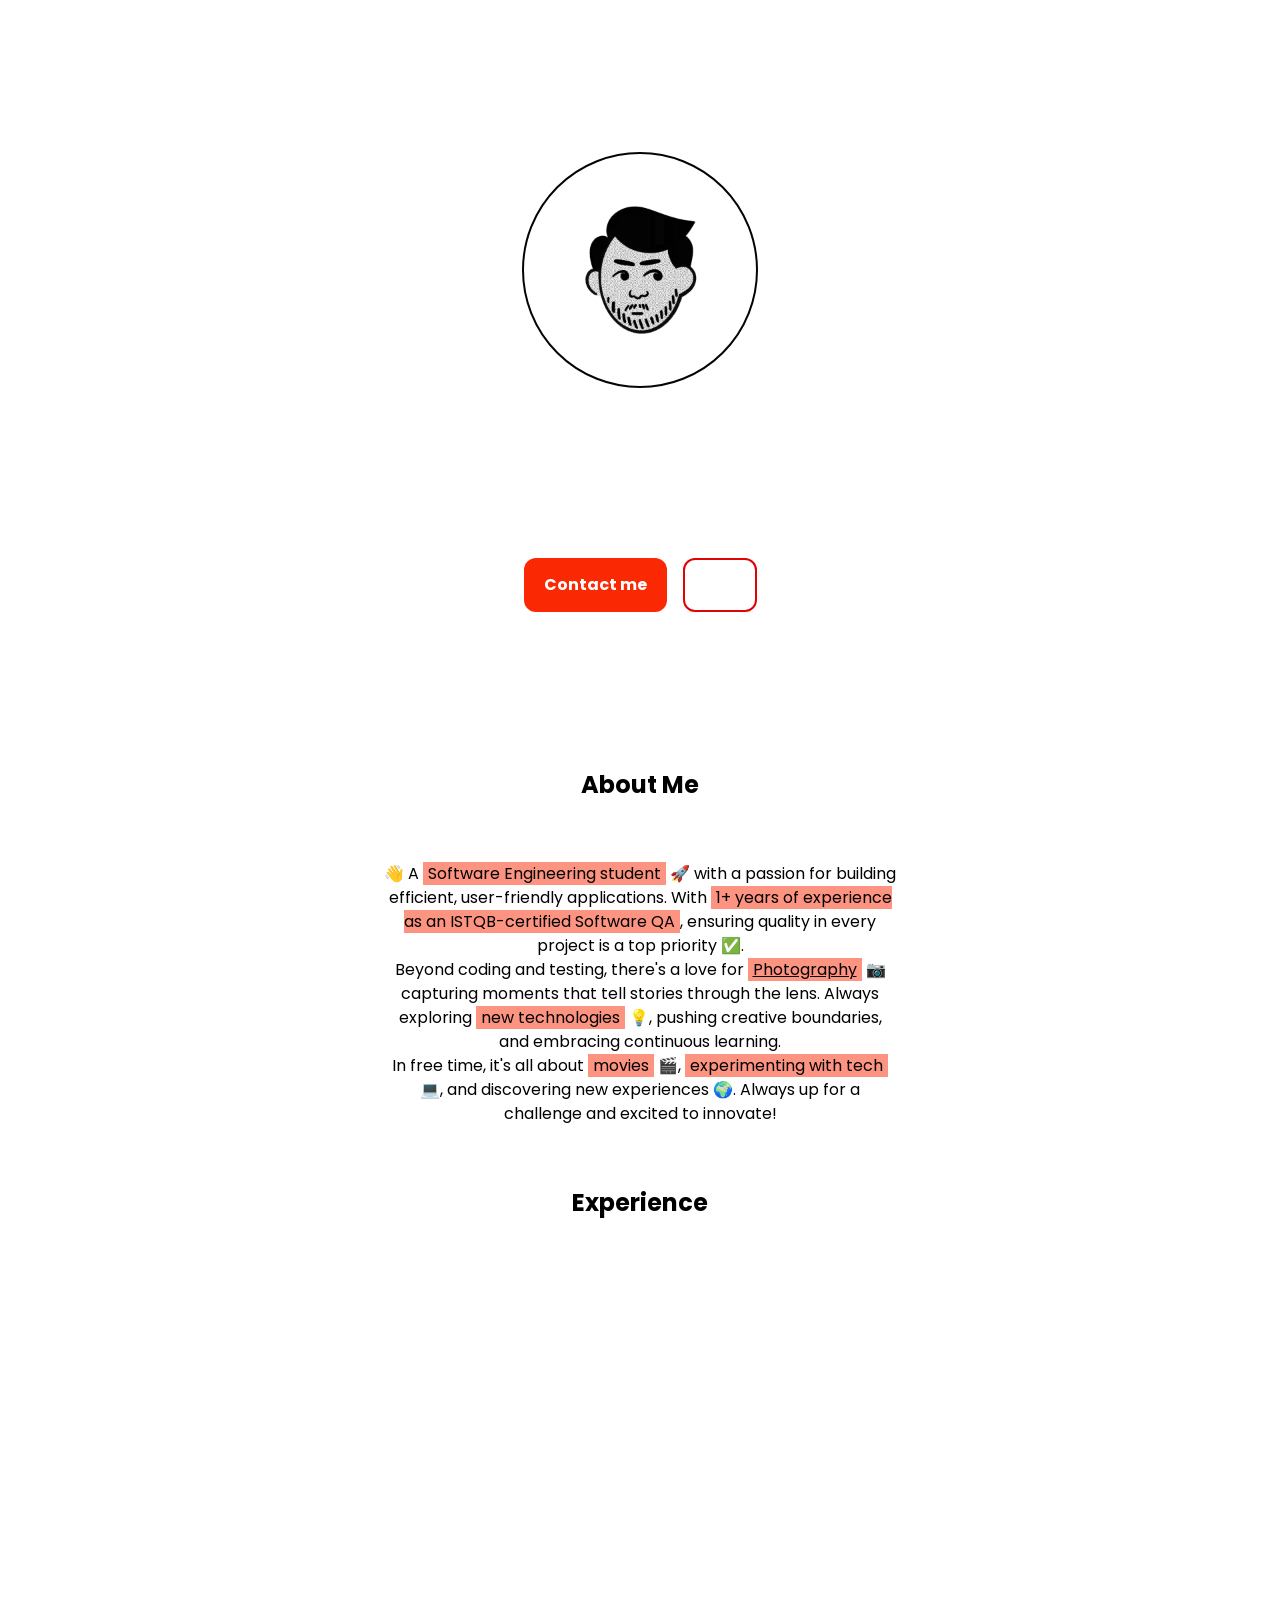
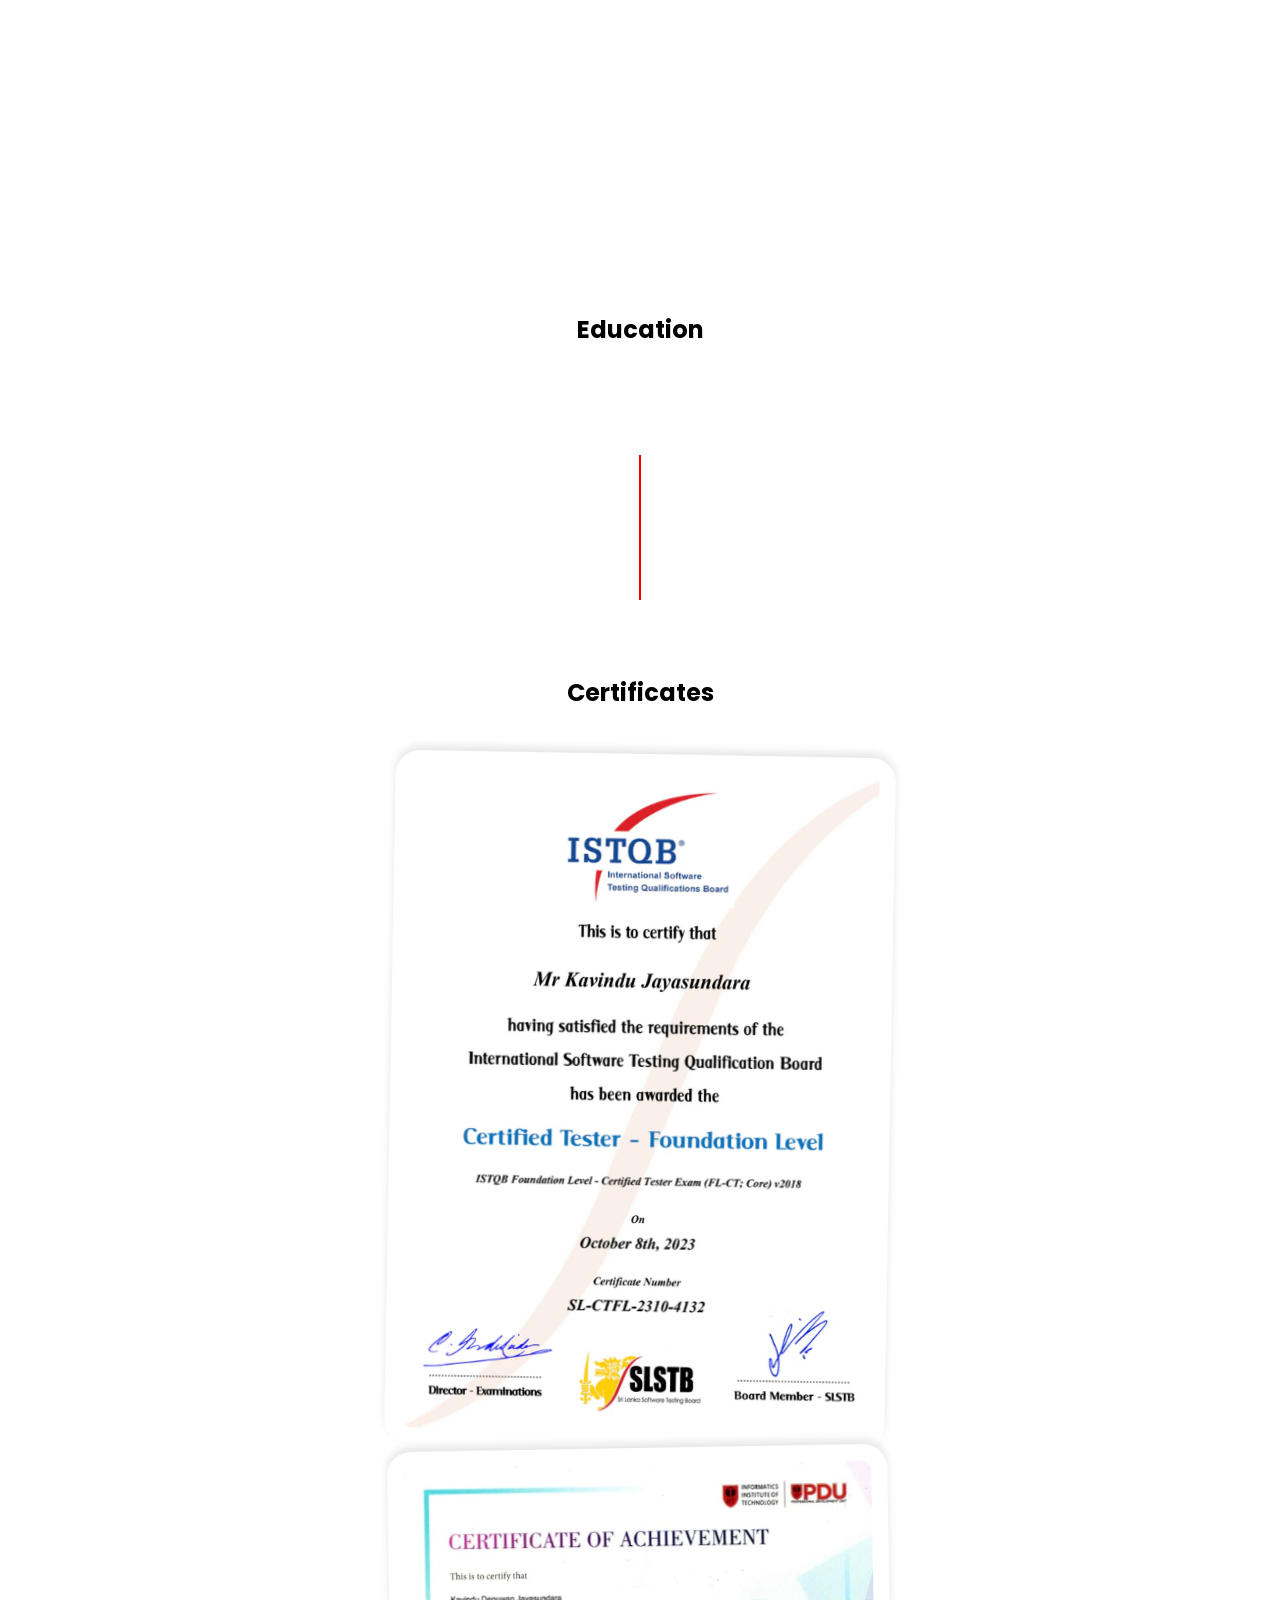
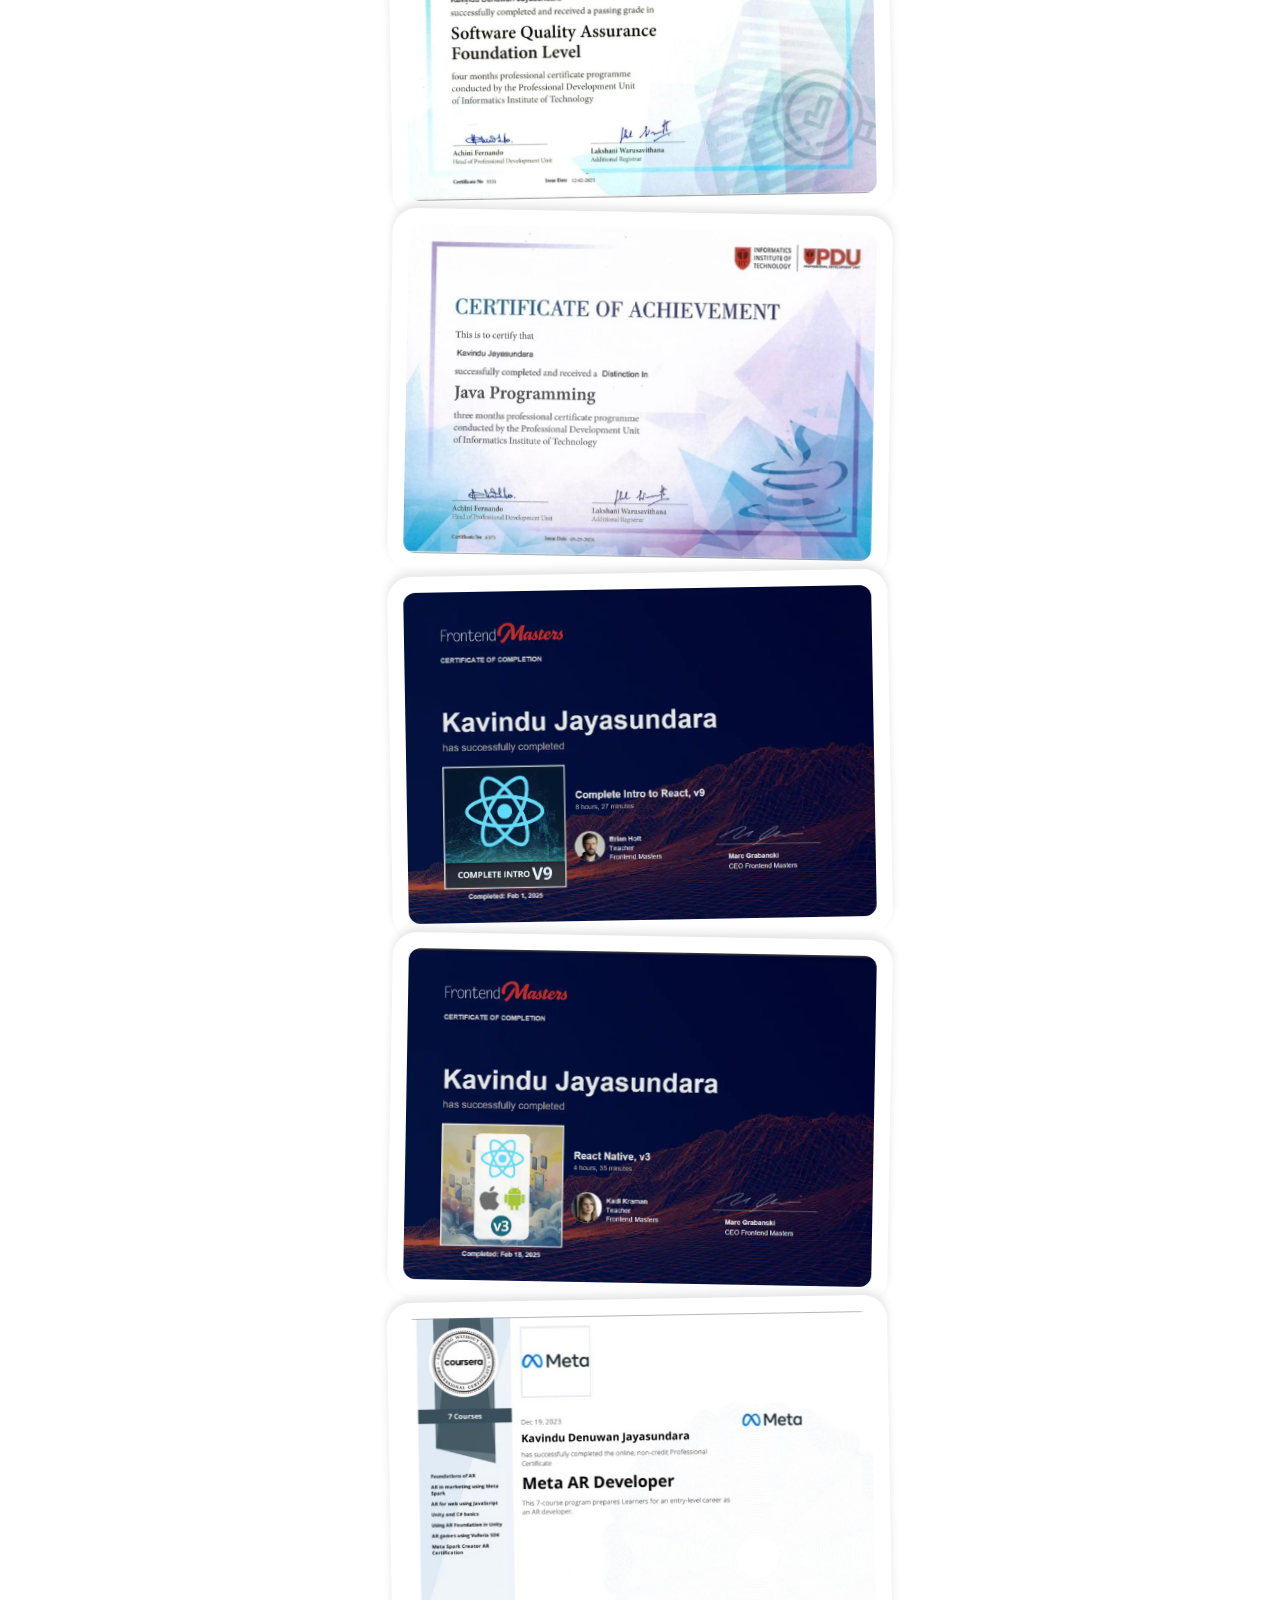
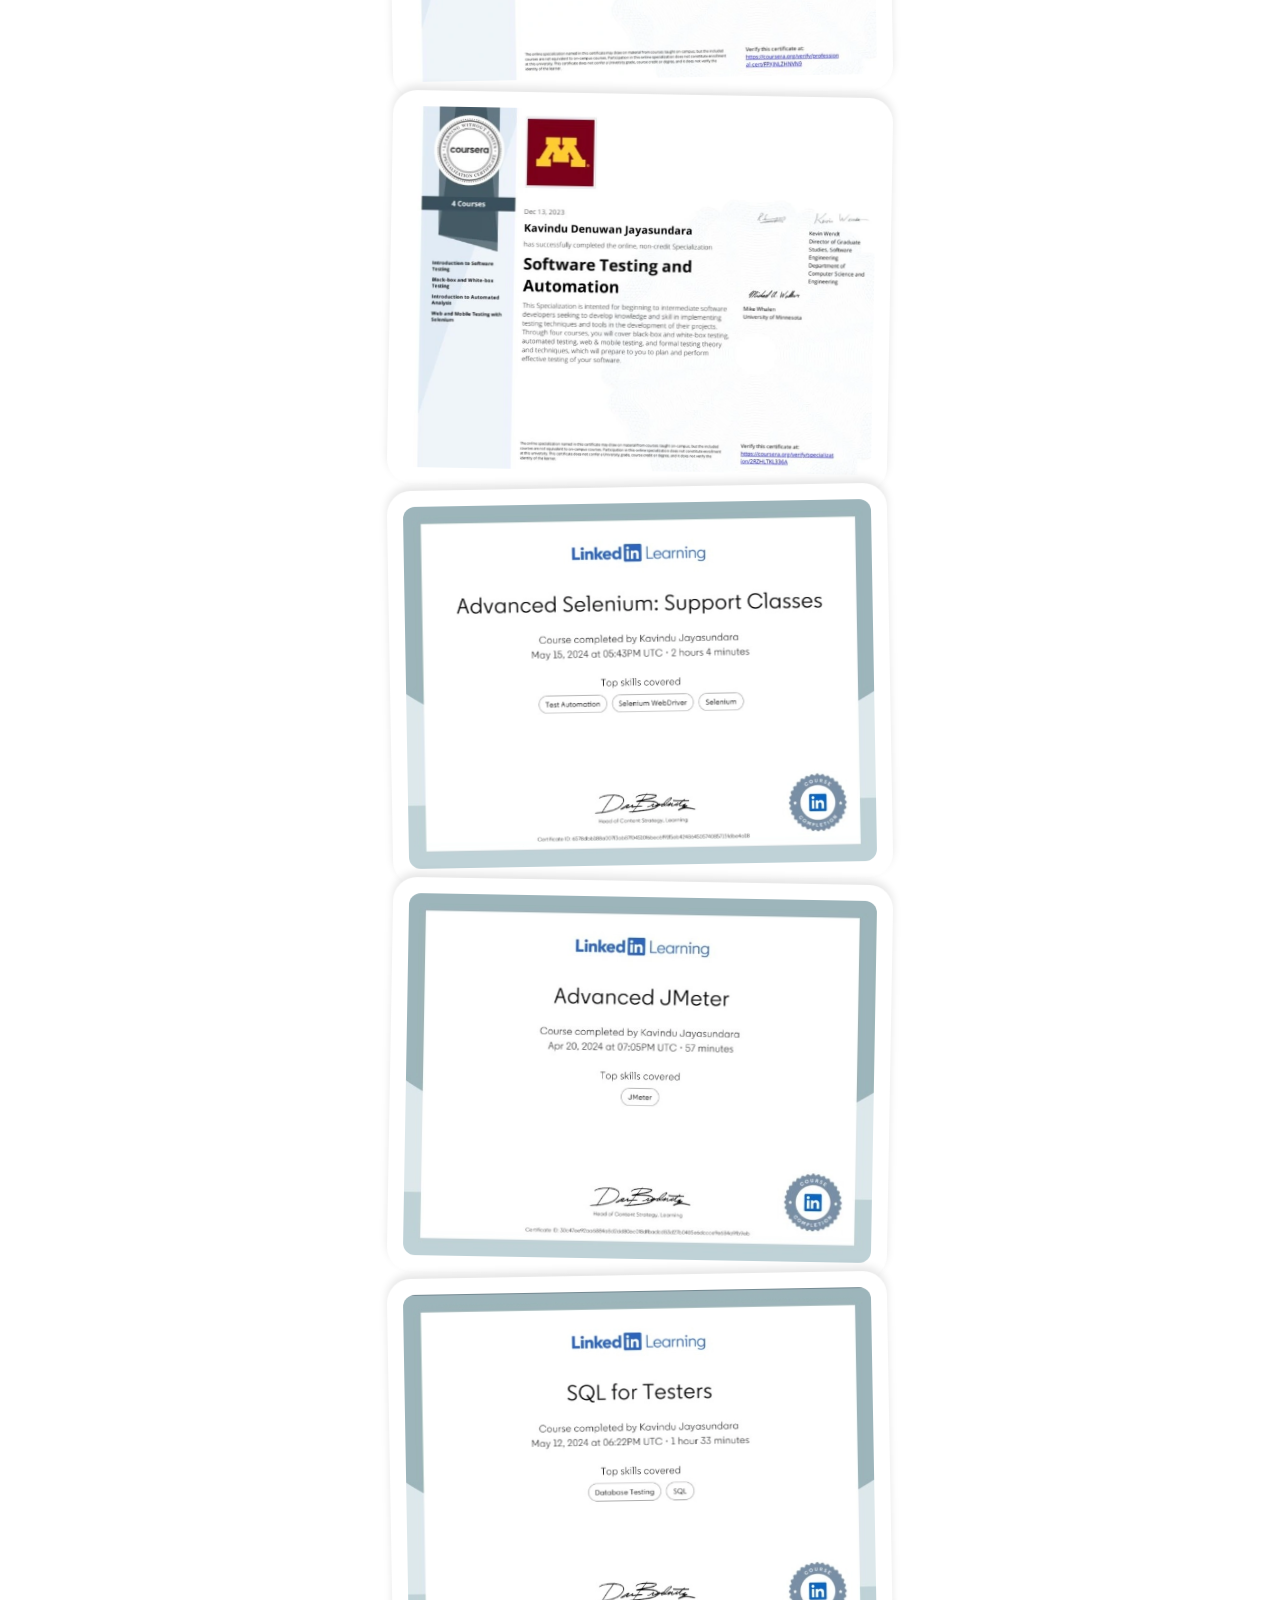
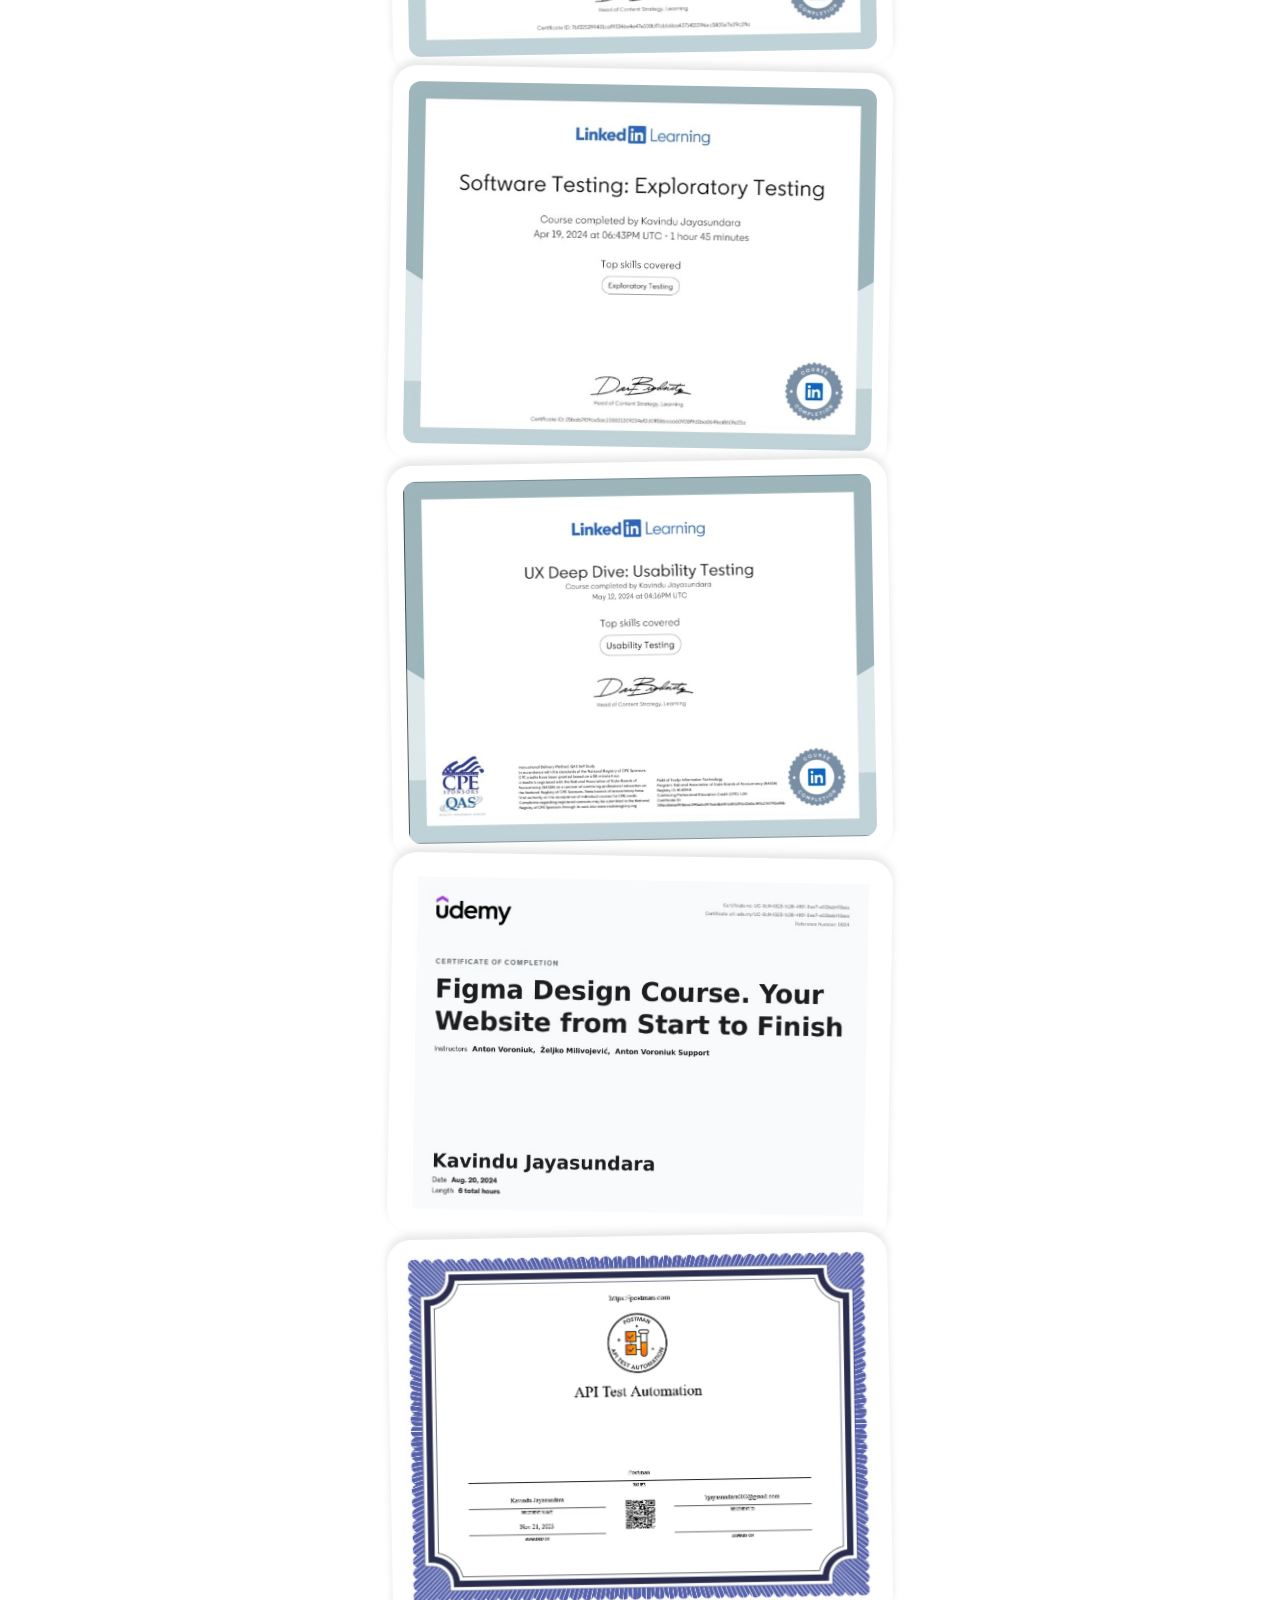
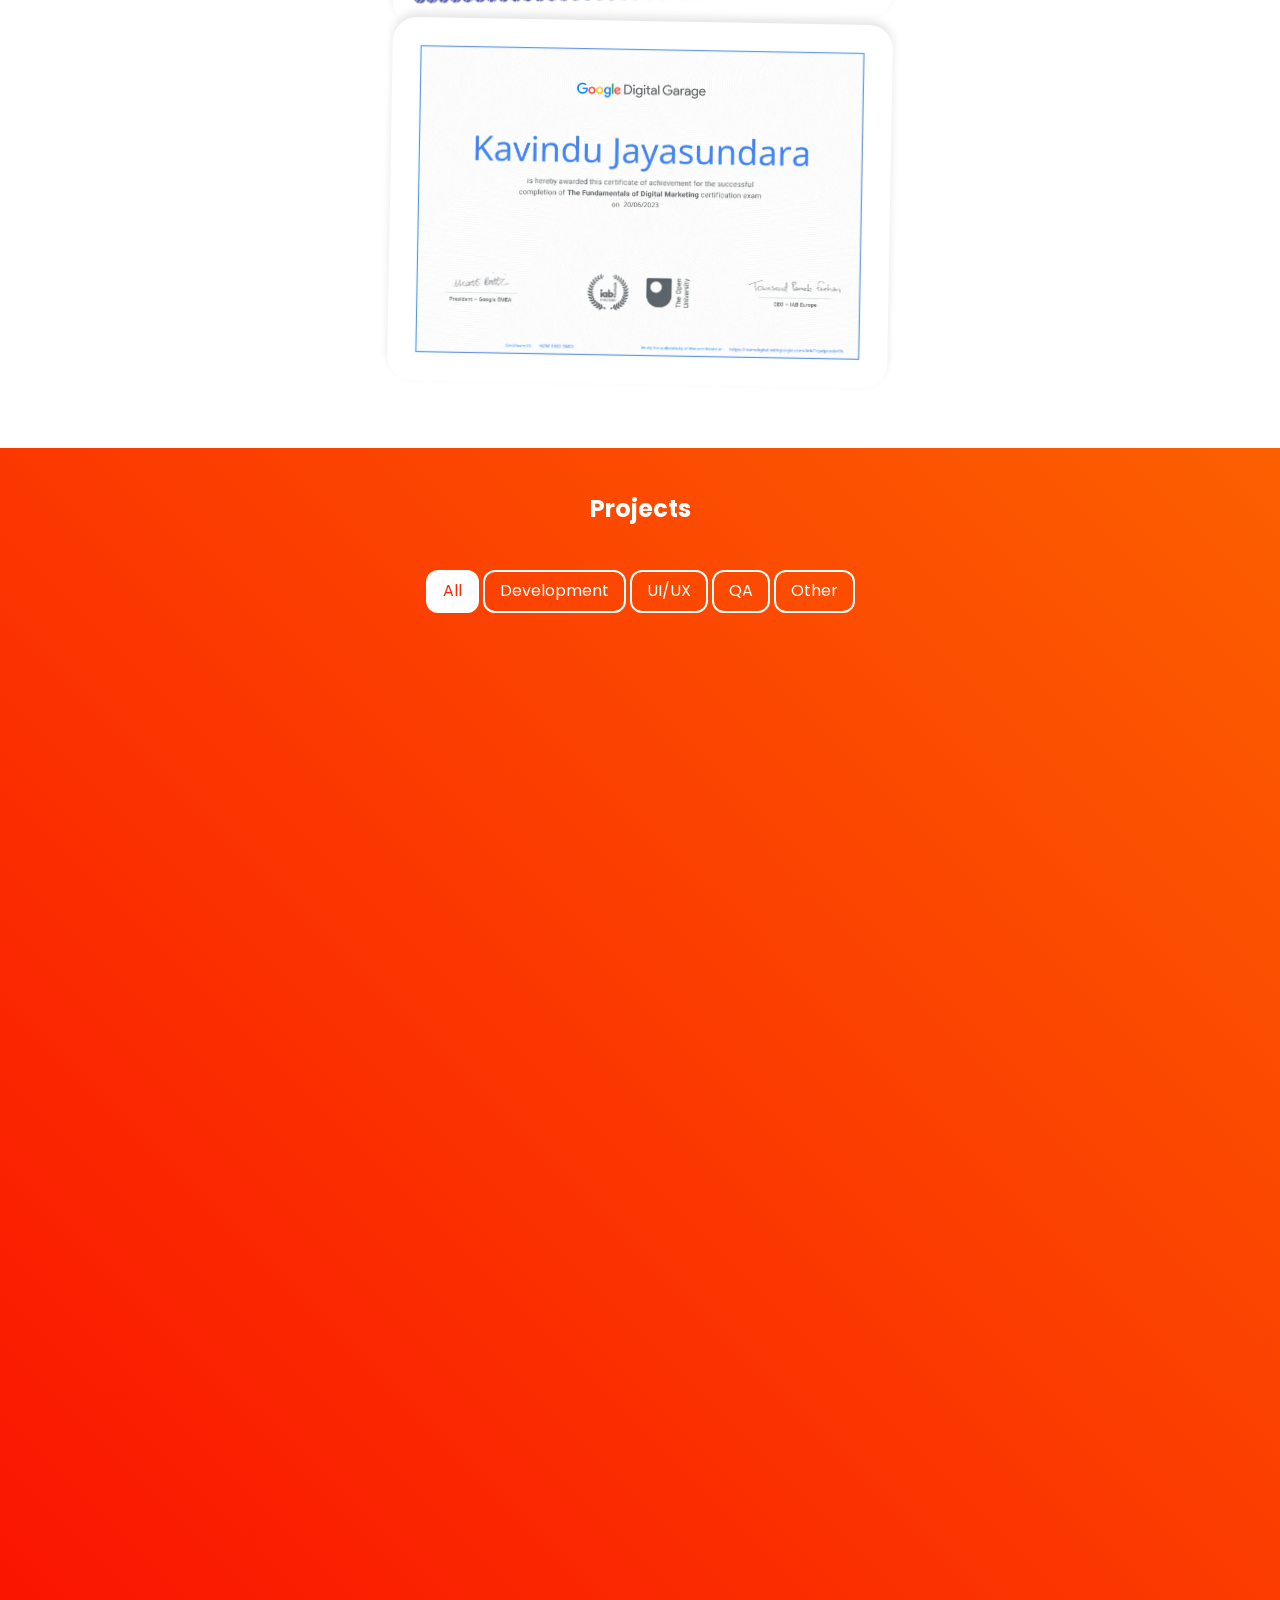
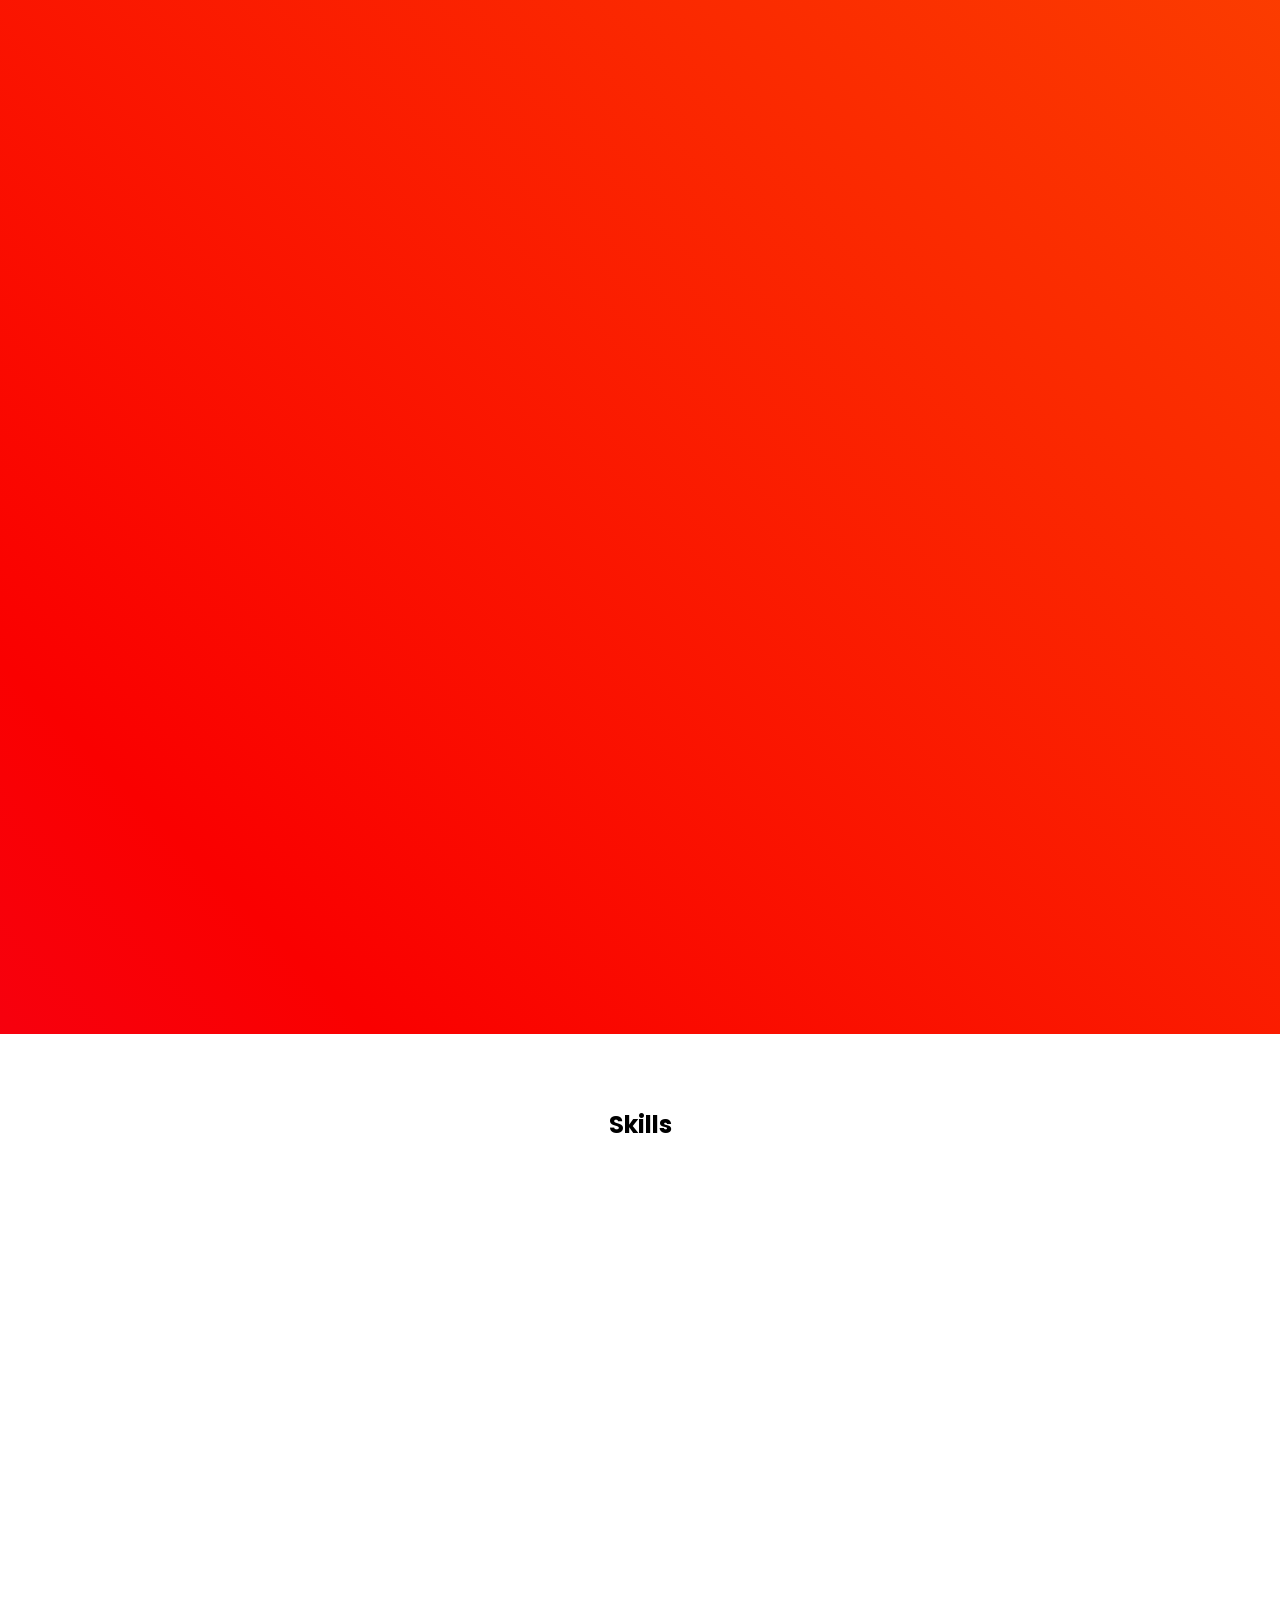
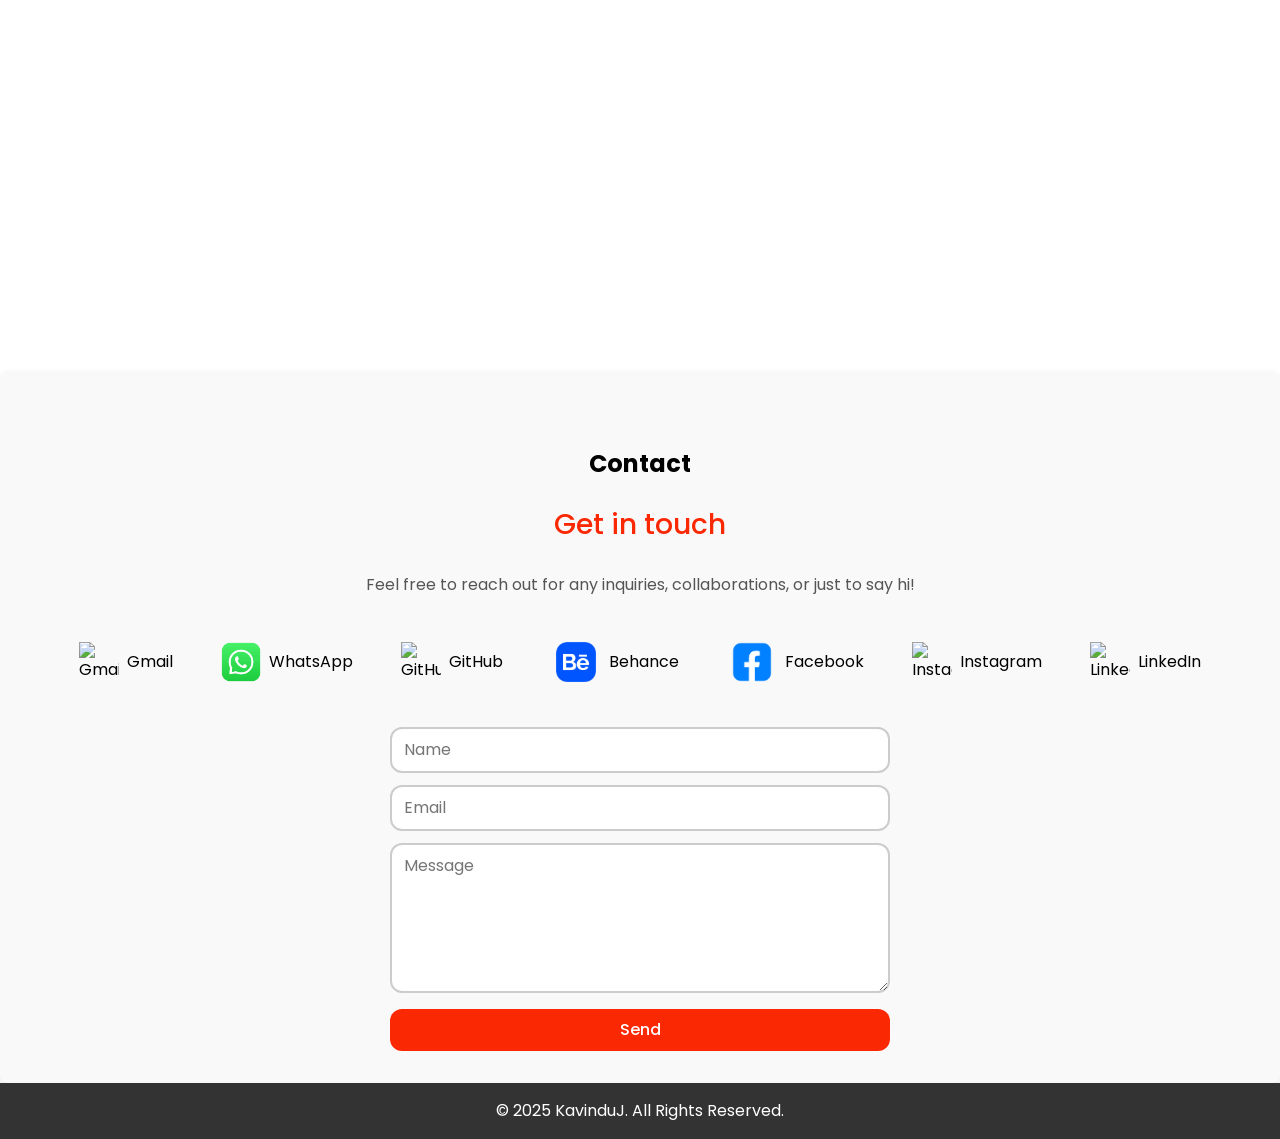
==== commit b6da4e86: "added animations" ====
--- a/index.html
+++ b/index.html
@@ -13,11 +13,15 @@
     <link rel="icon" type="image/png" sizes="16x16" href="assets/favicon/favicon-16x16.png">
     <link rel="manifest" href="assets/favicon/site.webmanifest">
 
+    <link rel="stylesheet" href="https://unpkg.com/aos@next/dist/aos.css" />
+
     <link rel="preconnect" href="https://fonts.googleapis.com">
     <link rel="preconnect" href="https://fonts.gstatic.com" crossorigin>
     <link href="https://fonts.googleapis.com/css2?family=Poppins:ital,wght@0,100;0,200;0,300;0,400;0,500;0,600;0,700;0,800;0,900;1,100;1,200;1,300;1,400;1,500;1,600;1,700;1,800;1,900&display=swap" rel="stylesheet">
 </head>
 <body>
+<div class="finisher-header" style="width: 100%; height: 700px;">
+
 <header class="headerNav">
     <a href="/" class="logo-text poppins-bold">Kavindu.J</a>
     <nav class="nav">
@@ -30,13 +34,14 @@
     </nav>
 </header>
 <main>
-    <div class="header finisher-header">
-        <section class="hero">
+    <section class="hero-section">
+    <div class="header">
+        <div class="hero">
             <div class="hero-img-bg">
                 <img class="hero-img" src="assets/logo.webp" alt="hero image">
             </div>
             <h1 class="hero-title poppins-bold">Hi, I'm Kavindu Jayasundara</h1>
-            <p class="hero-subtitle poppins-regular">Software Engineer (UG) | QA | UI/UX</p>
+            <p class="hero-subtitle poppins-regular">Problem Solver</p>
             <div class="hero-buttons">
                 <button class="primary-button">
                     <a class="poppins-bold" href="/">Contact me</a>
@@ -45,8 +50,9 @@
                     <img class="cv-img" src="assets/cv.webp" alt="cv">
                 </button>
             </div>
-        </section>
+        </div>
     </div>
+    </section>
 
     <div id="about" class="about">
         <h2 class="section-title poppins-bold">About Me</h2>
@@ -63,9 +69,9 @@
 
         <h2 class="section-title poppins-bold">Experience</h2>
 
-        <div class="experience">
-
-            <div class="experience-card">
+        <div class="experience" >
+
+            <div class="experience-card" data-aos="fade-up" >
                 <div class="company-logo">
                     <img src="assets/upwork.webp" alt="freelance Logo">
                 </div>
@@ -79,9 +85,9 @@
                 </div>
             </div>
 
-            <div class="experience-card">
+            <div class="experience-card" data-aos="fade-right">
                 <div class="company-logo">
-                    <img src="assets/testio.webp" alt="99x Logo">
+                    <img src="assets/testio.webp" alt="testio Logo">
                 </div>
                 <div class="content">
                     <h3 class="poppins-medium">Software Tester</h3>
@@ -100,7 +106,7 @@
 
         <div class="timeline" >
             <!-- Left Column -->
-            <div class="column">
+            <div class="column" data-aos="fade-right" >
                 <div class="card">
                     <img src="assets/ijse.webp" alt="IJSE Logo">
                     <div class="title poppins-medium">BSc in Software Engineering (Undergraduate)</div>
@@ -111,7 +117,7 @@
             </div>
 
             <!-- Right Column -->
-            <div class="column">
+            <div class="column" data-aos="fade-left">
                 <div class="card">
                     <img src="assets/nc.webp" alt="NC Logo">
                     <div class="title poppins-medium">A/L | O/L</div>
@@ -195,7 +201,7 @@
         </div>
 
         <div class="projects-container">
-            <div class="project-card" data-category="development">
+            <div class="project-card" data-category="development" data-aos="zoom-in-up">
                 <div class="github-circle">
                     <a href="https://github.com/KaviDJ02/DSMS-Layered" target="_blank">🔗</a>
                 </div>
@@ -214,7 +220,7 @@
                 </div>
             </div>
 
-            <div class="project-card" data-category="development">
+            <div class="project-card" data-category="development" data-aos="zoom-in-up">
                 <div class="github-circle">
                     <a href="https://github.com/KaviDJ02/Tic-Tac-Toe--Championship-Edition" target="_blank">🔗</a>
                 </div>
@@ -231,7 +237,7 @@
                 </div>
             </div>
 
-            <div class="project-card" data-category="development">
+            <div class="project-card" data-category="development" data-aos="zoom-in-up">
                 <div class="github-circle">
                     <a href="https://github.com/KaviDJ02/PaanMS" target="_blank">🔗</a>
                 </div>
@@ -249,7 +255,7 @@
                 </div>
             </div>
 
-            <div class="project-card" data-category="development">
+            <div class="project-card" data-category="development" data-aos="zoom-in-up">
                 <div class="github-circle">
                     <a href="https://padreginos.netlify.app/" target="_blank">🔗</a>
                 </div>
@@ -269,7 +275,7 @@
 
 
 
-            <div class="project-card" data-category="uiux">
+            <div class="project-card" data-category="uiux" data-aos="zoom-in-up">
                 <div class="github-circle">
                     <a href="https://www.figma.com/design/4jXGVnDWNvvVJOE4nsjIx7/ELIGHT-LMS-Design?node-id=0-1&t=AHmjKrKjXVusS9nU-1" target="_blank">🔗</a>
                 </div>
@@ -287,7 +293,7 @@
 
             </div>
 
-            <div class="project-card" data-category="uiux">
+            <div class="project-card" data-category="uiux" data-aos="zoom-in-up">
                 <div class="github-circle">
                     <a href="https://www.figma.com/design/nfFkETYxzq39R1jXiyJLMJ/Designthon?node-id=1-5&t=LYqQ91v889f4nBJC-1" target="_blank">🔗</a>
                 </div>
@@ -303,7 +309,7 @@
                 </div>
             </div>
 
-            <div class="project-card" data-category="uiux">
+            <div class="project-card" data-category="uiux" data-aos="zoom-in-up">
                 <div class="github-circle">
                     <a href="https://www.figma.com/design/MvpJ8ugK0cSsTURPwMdy0Z/Paws-and-Claws?node-id=0-1&t=QijCXGqgjQkrOdX2-1" target="_blank">🔗</a>
                 </div>
@@ -317,7 +323,7 @@
                 </div>
             </div>
 
-            <div class="project-card" data-category="qa">
+            <div class="project-card" data-category="qa" data-aos="zoom-in-up">
                 <div class="github-circle">
                     <a href="https://docs.google.com/spreadsheets/d/1PVt9SnPq1NbowZTDpJ9HK-1UOrgUtzHi-j5vUQX8ffA/edit?usp=sharing" target="_blank">🔗</a>
                 </div>
@@ -331,7 +337,7 @@
                 </div>
             </div>
 
-            <div class="project-card" data-category="qa">
+            <div class="project-card" data-category="qa" data-aos="zoom-in-up">
                 <div class="github-circle">
                     <a href="https://docs.google.com/document/d/1ReOEV8eL3ypNCtL0hy8ESjtoxToyFR9wSRn1cCNfHq4/edit?usp=sharing" target="_blank">🔗</a>
                 </div>
@@ -347,7 +353,7 @@
                 </div>
             </div>
 
-            <div class="project-card" data-category="other">
+            <div class="project-card" data-category="other" data-aos="zoom-in-up">
                 <div class="github-circle">
                     <a href="" target="_blank">🔗</a>
                 </div>
@@ -361,7 +367,7 @@
                 </div>
             </div>
 
-            <div class="project-card" data-category="other">
+            <div class="project-card" data-category="other" data-aos="zoom-in-up">
                 <div class="github-circle">
                     <a href="" target="_blank">🔗</a>
                 </div>
@@ -375,7 +381,7 @@
                 </div>
             </div>
 
-            <div class="project-card" data-category="photography">
+            <div class="project-card" data-category="photography" data-aos="zoom-in-up">
                 <div class="github-circle">
                     <a href="https://lustralight.studio/" target="_blank">🔗</a>
                 </div>
@@ -395,9 +401,9 @@
 
     <section id="skills" class="skills">
         <h2 class="section-title poppins-bold">Skills</h2>
-        <div class="category">
+        <div class="category" data-aos="zoom-in-left">
             <h3>Programming & Development</h3>
-            <div class="skills-list">
+            <div class="skills-list" >
                 <img src="https://skillicons.dev/icons?i=java" alt="Java">
                 <img src="https://skillicons.dev/icons?i=html" alt="HTML">
                 <img src="https://skillicons.dev/icons?i=css" alt="CSS">
@@ -409,7 +415,7 @@
             </div>
         </div>
 
-        <div class="category">
+        <div class="category" data-aos="zoom-in-right">
             <h3>Frameworks</h3>
             <div class="skills-list">
                 <img src="https://skillicons.dev/icons?i=react" alt="React">
@@ -426,7 +432,7 @@
             </div>
         </div>
 
-        <div class="category">
+        <div class="category" data-aos="zoom-in-left">
             <h3>Tools</h3>
             <div class="skills-list">
                 <img src="https://skillicons.dev/icons?i=postman" alt="Postman">
@@ -439,7 +445,7 @@
             </div>
         </div>
 
-        <div class="category">
+        <div class="category" data-aos="zoom-in-right">
             <h3>Other</h3>
             <div class="skills-list">
                 <img src="https://skillicons.dev/icons?i=ps" alt="Photoshop">
@@ -512,8 +518,15 @@
         <button id="goTopBtn" class="go-top-button">Go to Top</button>
     </div>
 </footer>
+</div>
 
 <script src="script.js"></script>
 <script src="assets/finisher-header.es5.min.js" type="text/javascript"></script>
+
+<script src="https://unpkg.com/aos@next/dist/aos.js"></script>
+<script>
+    AOS.init();
+</script>
+
 </body>
 </html>
--- a/styles.css
+++ b/styles.css
@@ -275,7 +275,7 @@
     .hero-title{
         font-size: 2rem;
         font-weight: 700;
-        margin-bottom: 5px;
+        margin-bottom: 0px;
         color: var(--bgColor);
 
     }
@@ -341,6 +341,11 @@
         margin-top: 4rem;
     }
 
+    .section-title{
+        margin-bottom: 2rem;
+        margin-top: 3rem;
+    }
+
     .section-subtitle{
         padding-inline: 30% ;
         flex: auto;
@@ -672,9 +677,6 @@
 
     .projects .section-title{
         color: var(--bgColor);
-        font-size: 2rem;
-        font-weight: 700;
-        margin-bottom: 2rem;
     }
 
     /*.projects-container {*/
@@ -846,9 +848,10 @@
         font-size: 24px;
     }
 
-    h3 {
+    .category h3 {
         font-size: 18px;
-        margin-top: 20px;
+        margin-top: 2rem;
+        margin-bottom: 1rem;
         color: var(--primary); /* Customize color */
     }
 
@@ -883,9 +886,6 @@
     }
 
     .contact .section-title{
-        font-size: 2rem;
-        font-weight: 700;
-        margin-bottom: 2rem;
         text-align: center;
     }
 
@@ -924,7 +924,7 @@
         align-items: center;
         gap: 0.5rem;
         font-size: 1rem;
-        color: #007bff;
+        color: black;
         text-decoration: none;
         padding: 0.5rem 1rem;
         border-radius: 4px;
@@ -938,8 +938,7 @@
     }
 
     .contact-link:hover {
-        color: var(--bgColor);
-        background-color: #007bff;
+        color: var(--primary);
     }
 
     /* Responsive Design */
@@ -995,7 +994,7 @@
     }
 
     .contact-form button:hover {
-        background-color: #0056b3;
+        background-color: #ff4f4f;
     }
 
     /* Responsive Design */
@@ -1064,8 +1063,6 @@
             padding-left: 0px;
         }
 
-
-
         .hero {
             margin-top: 2rem;
         }
@@ -1139,3 +1136,4 @@
 
 }
 
+
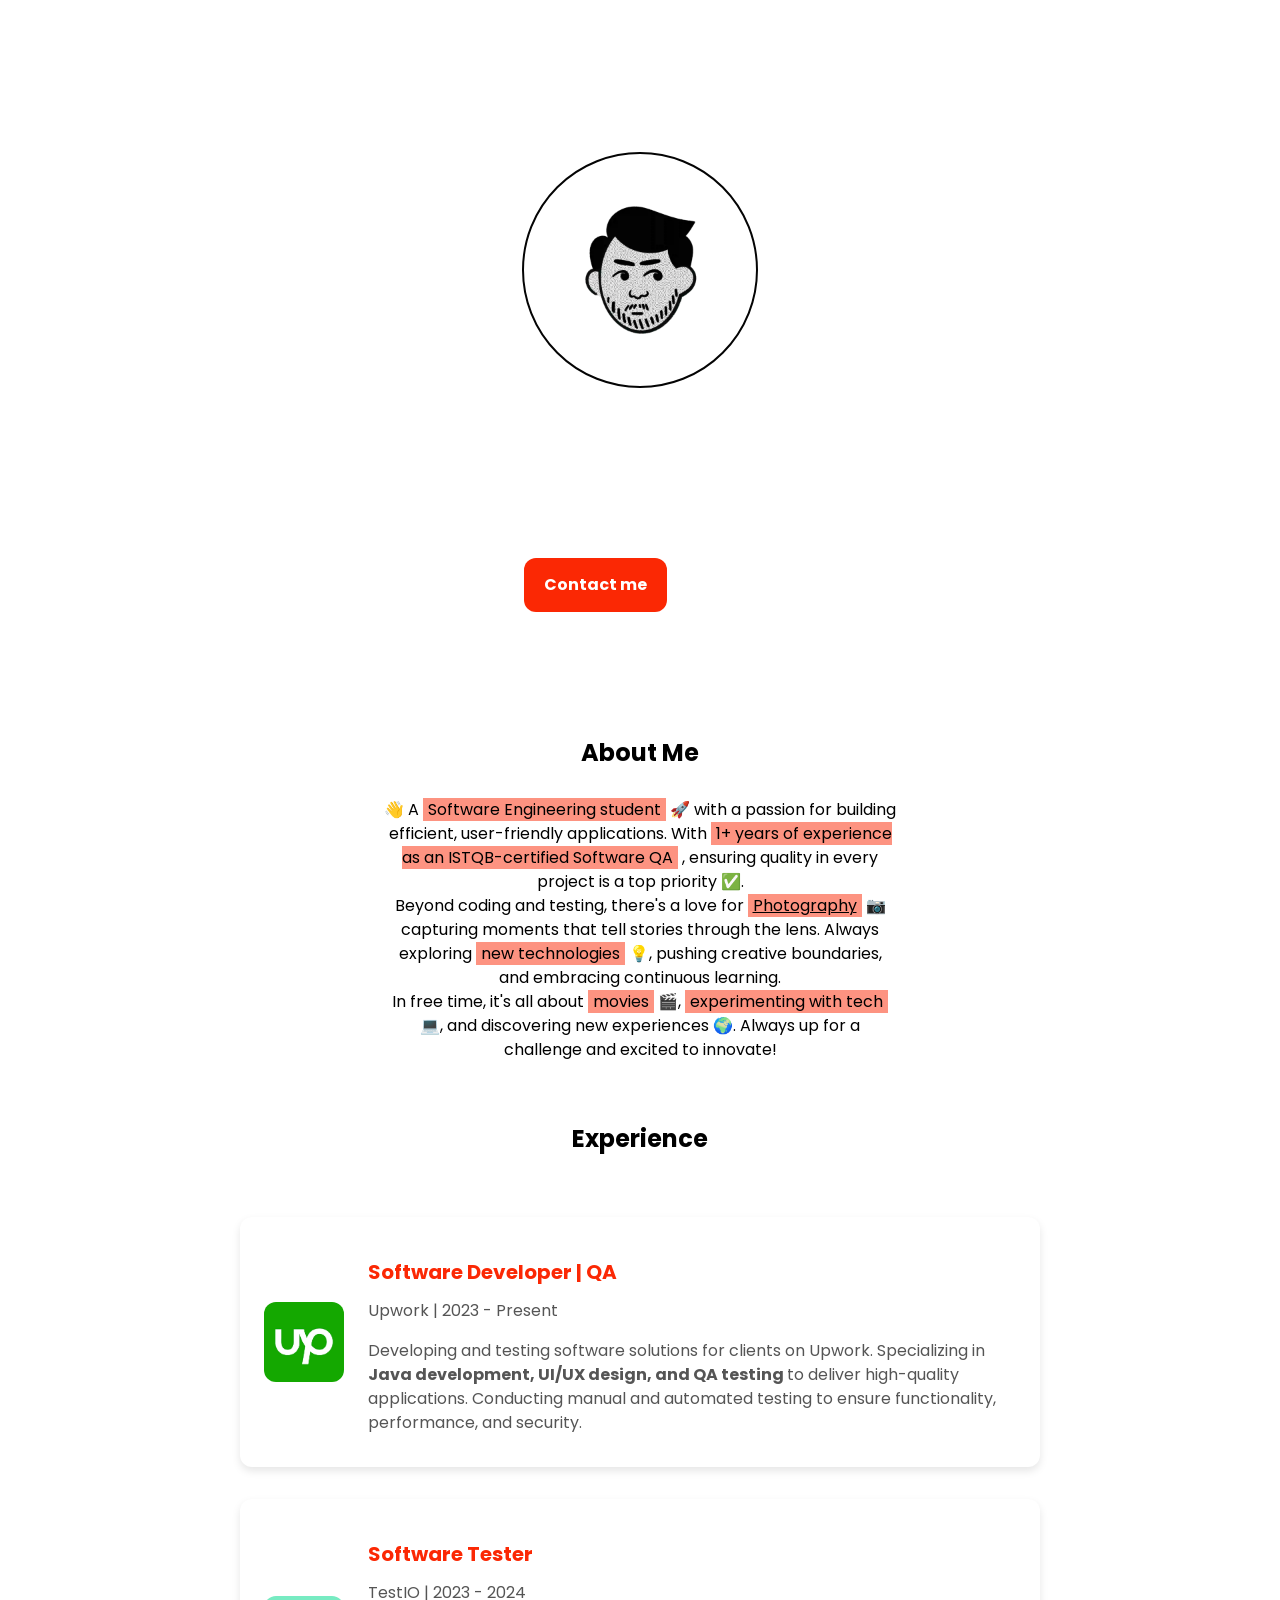
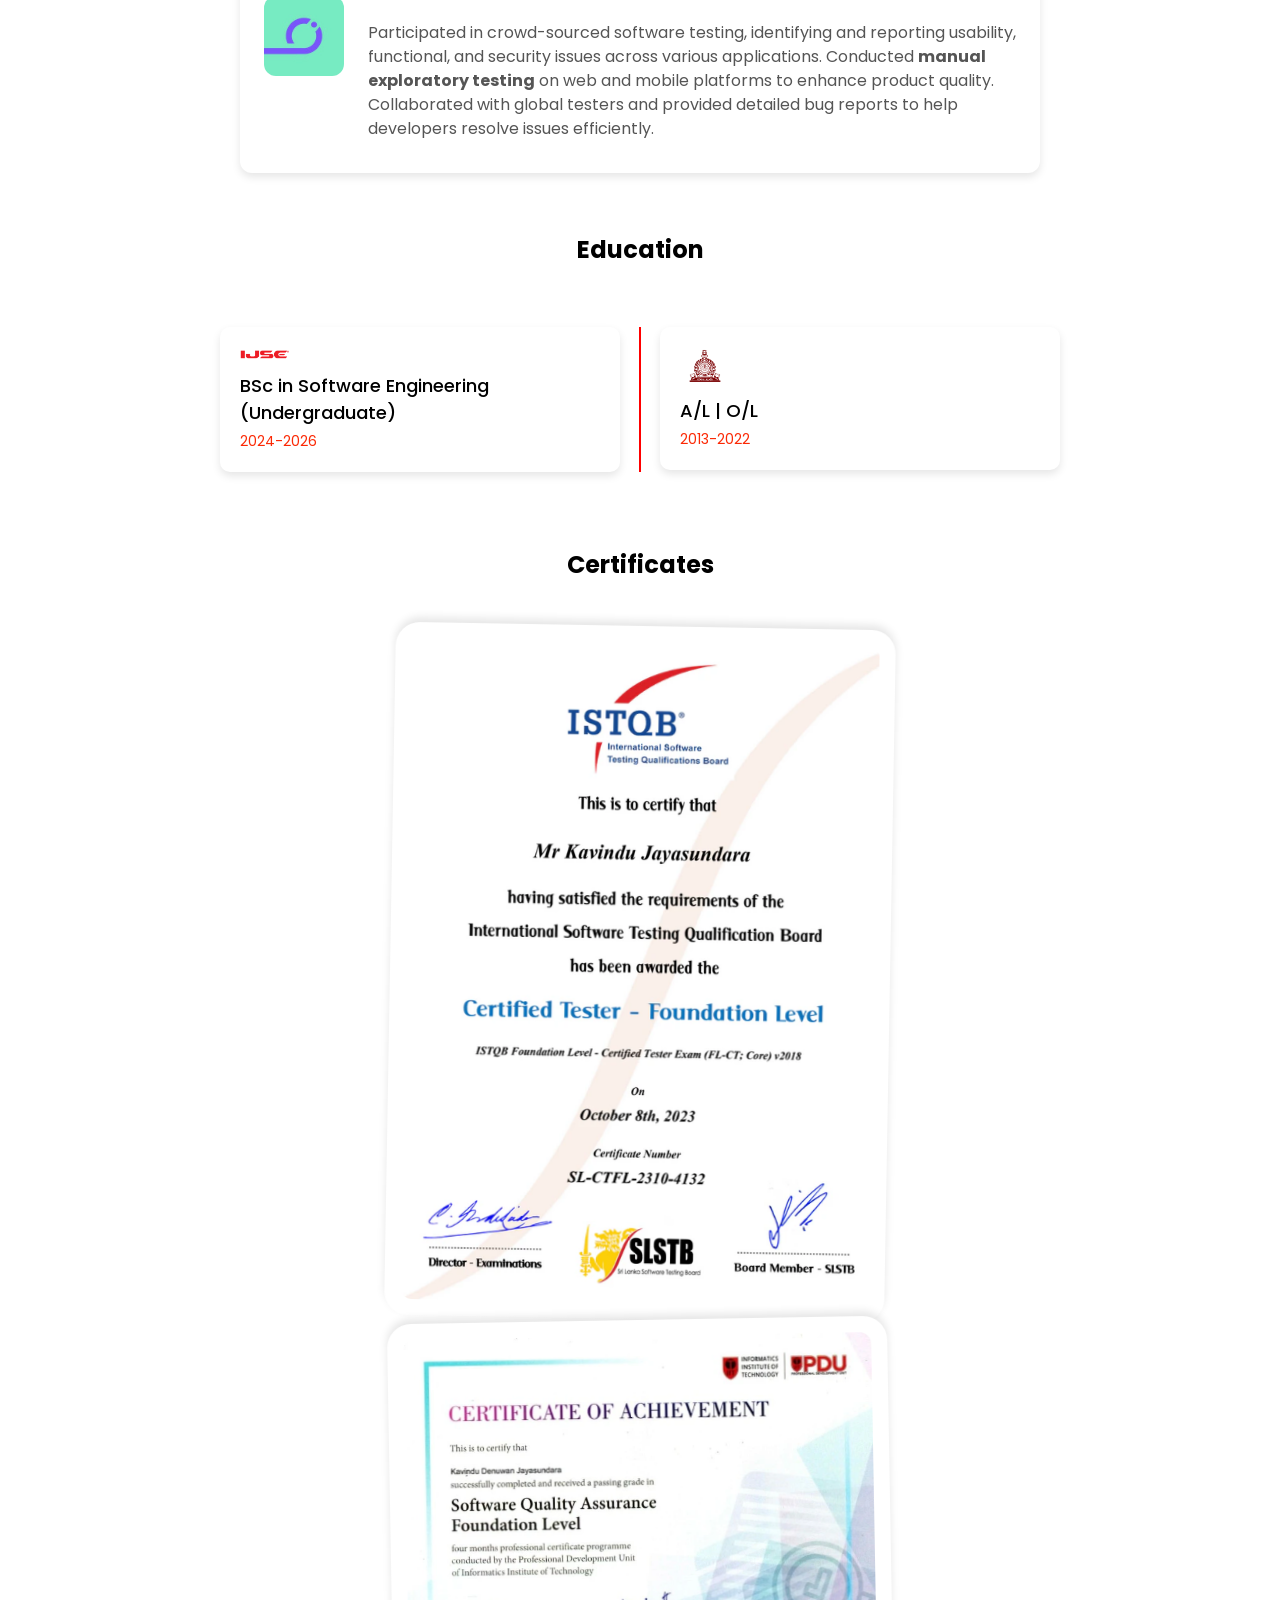
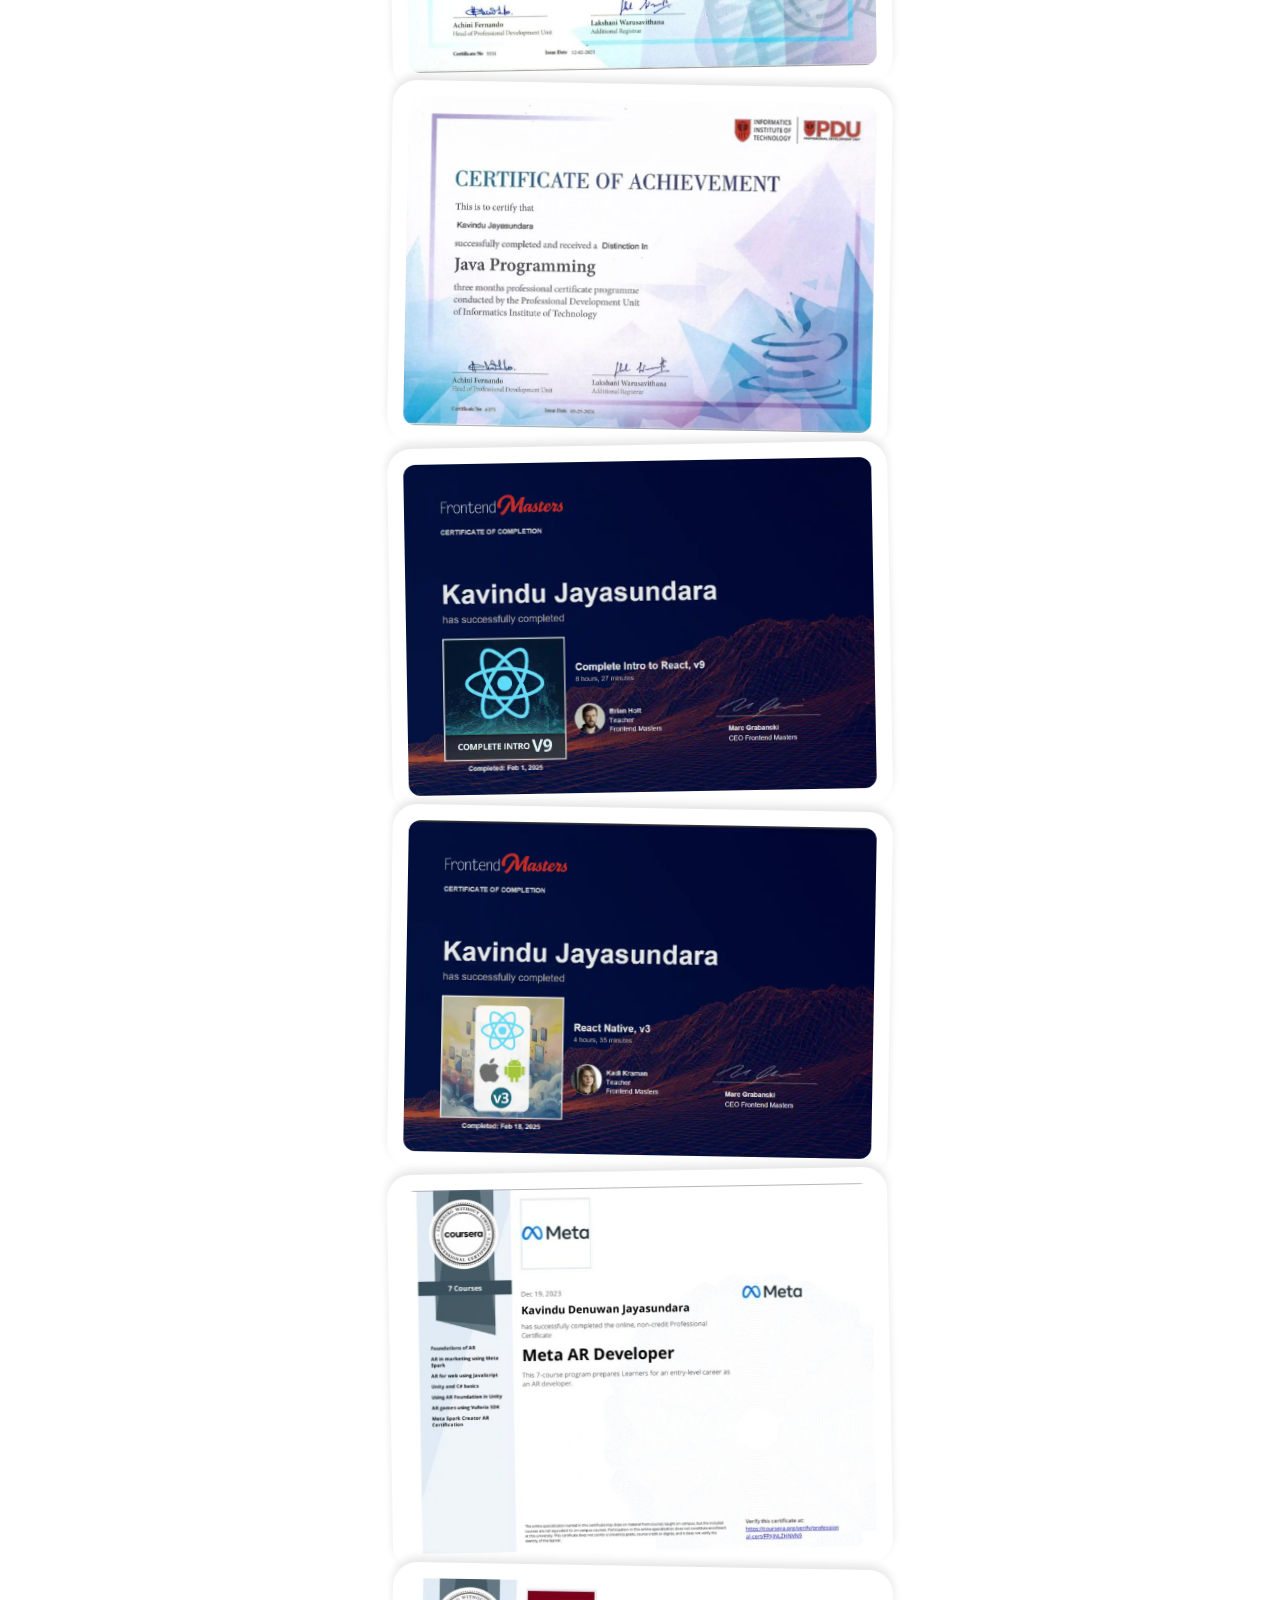
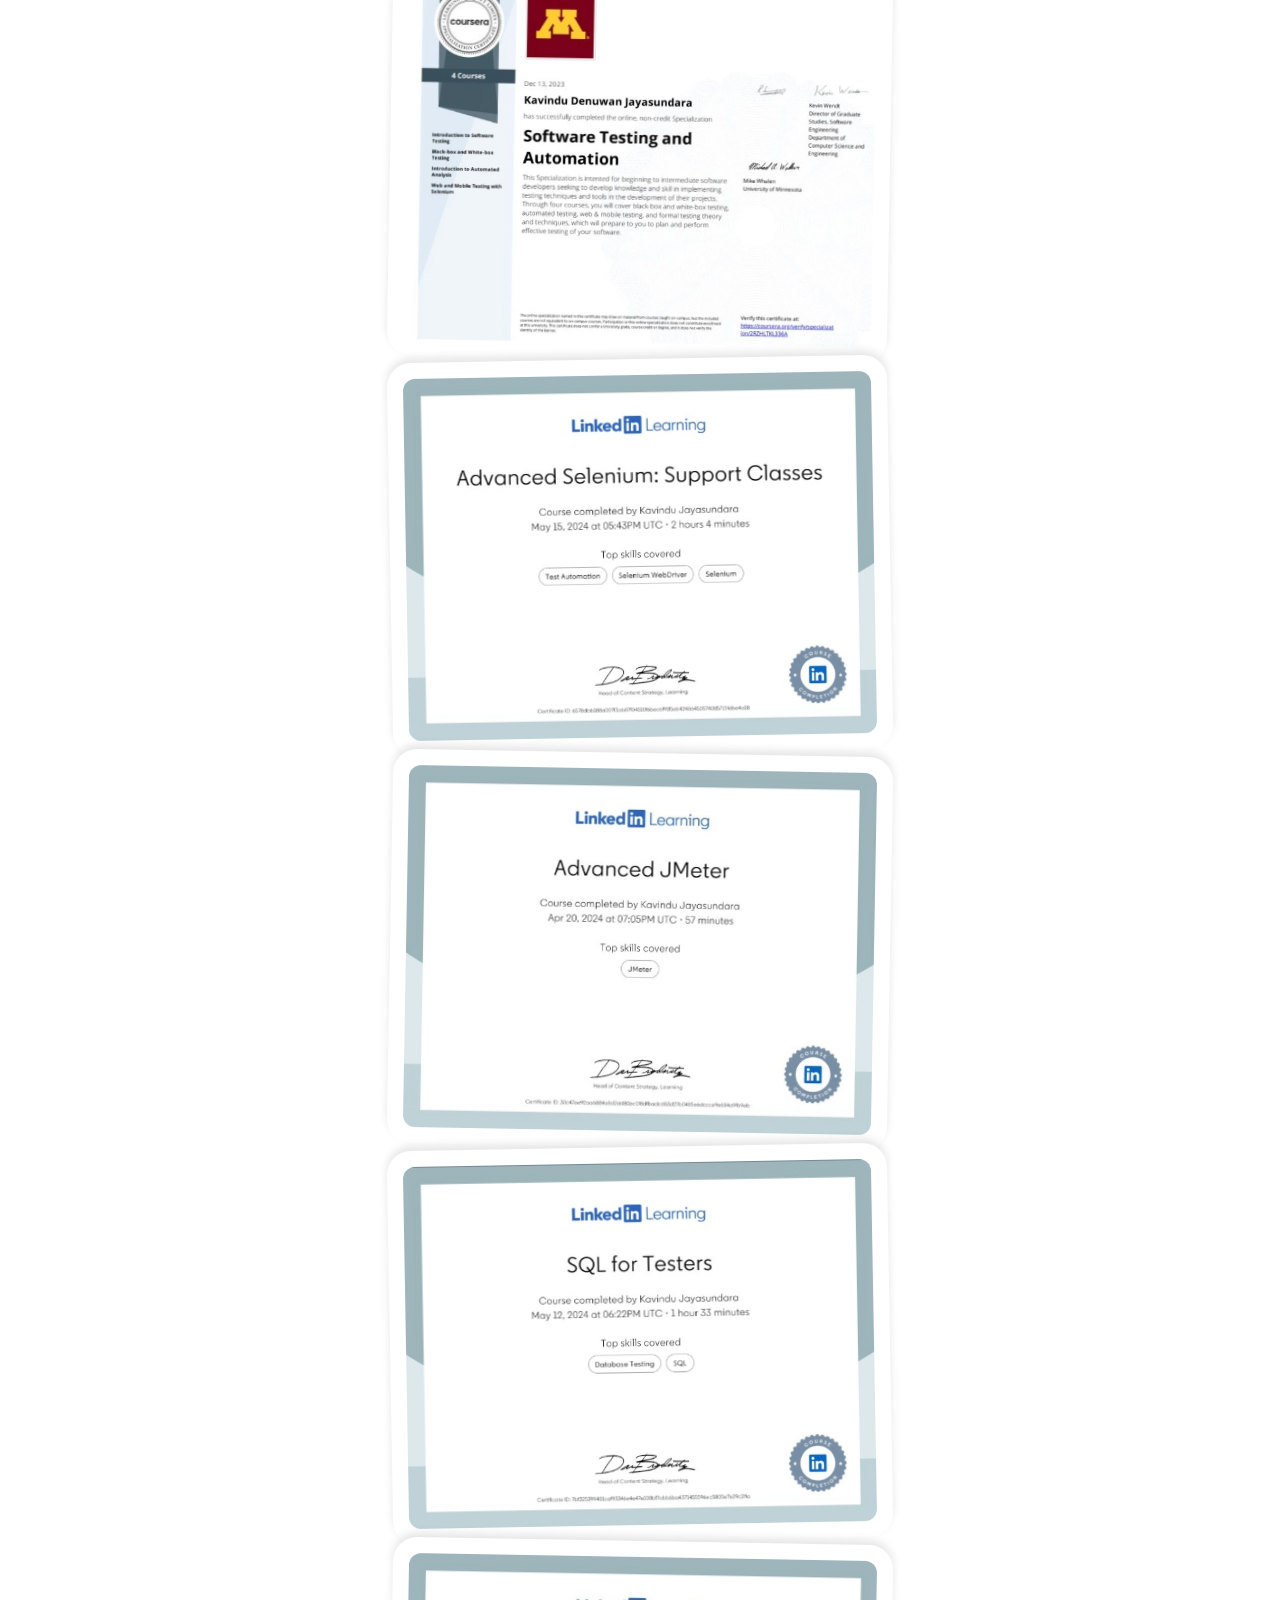
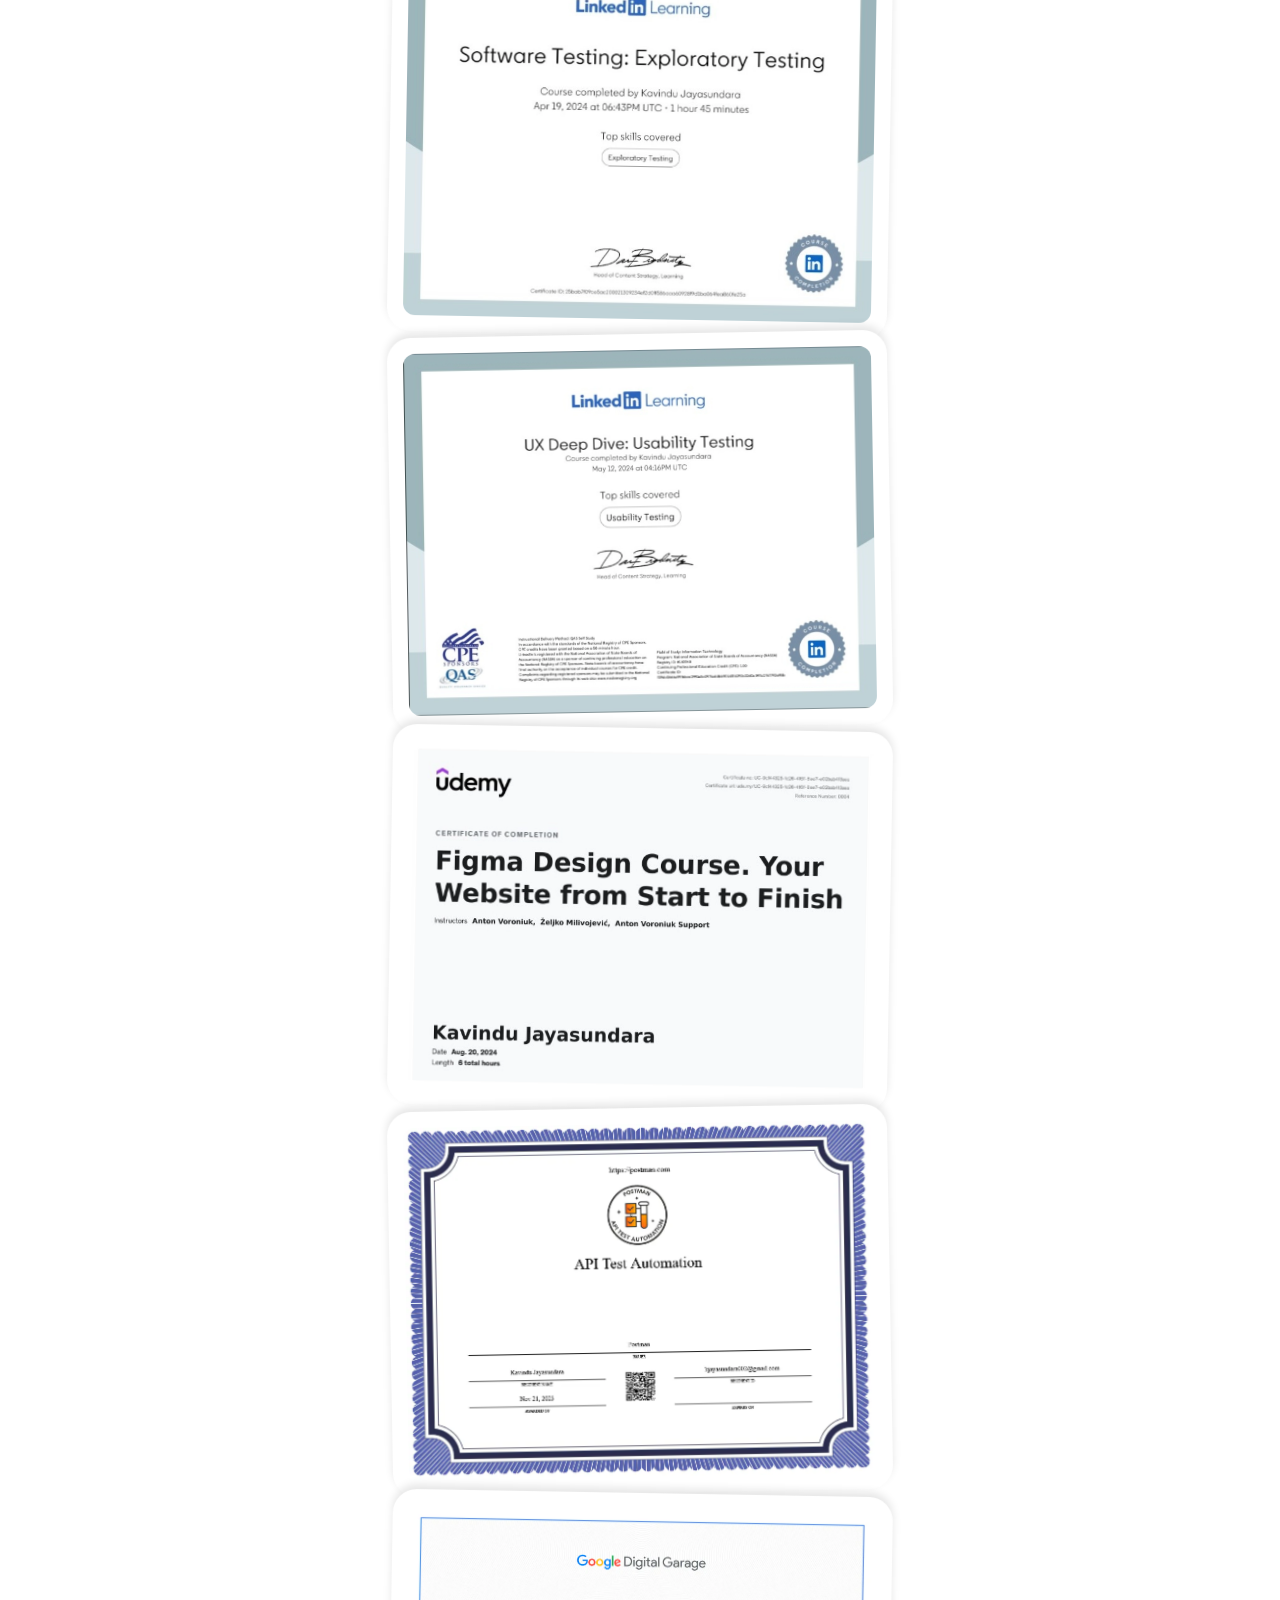
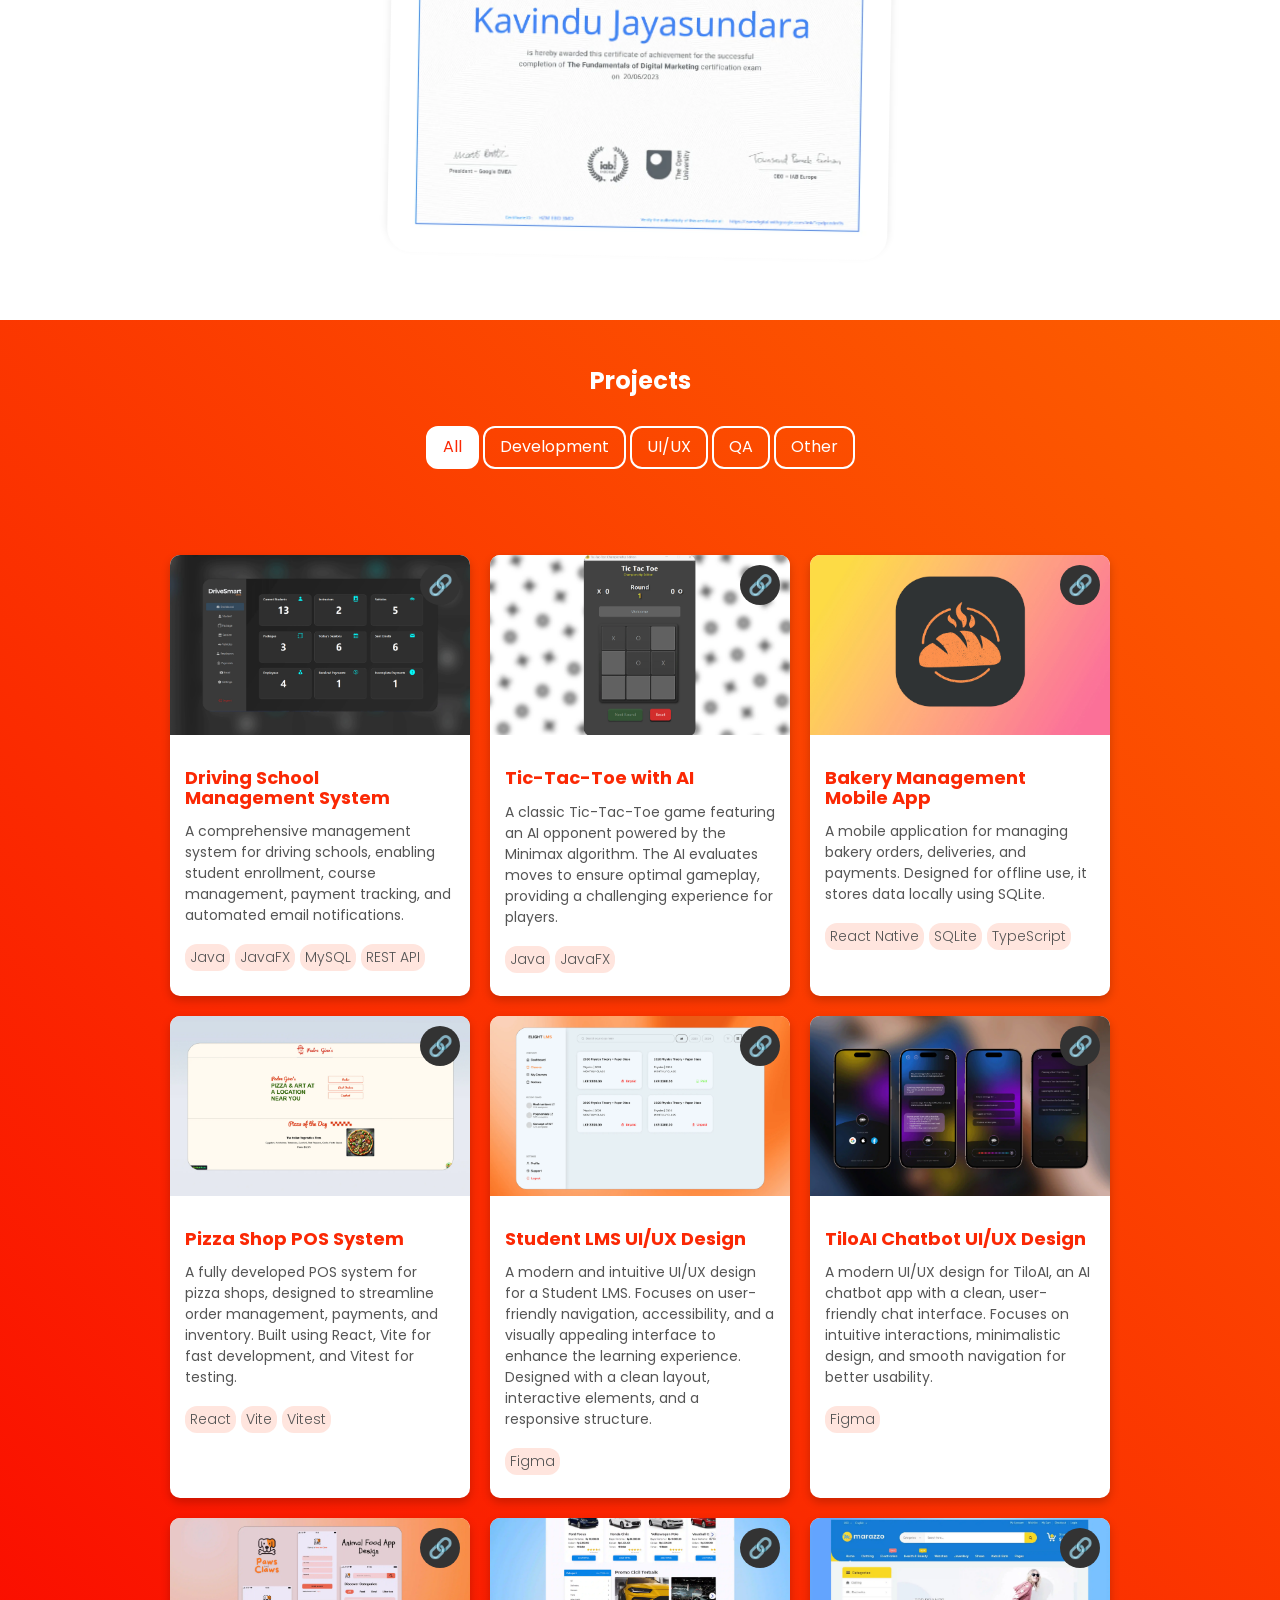
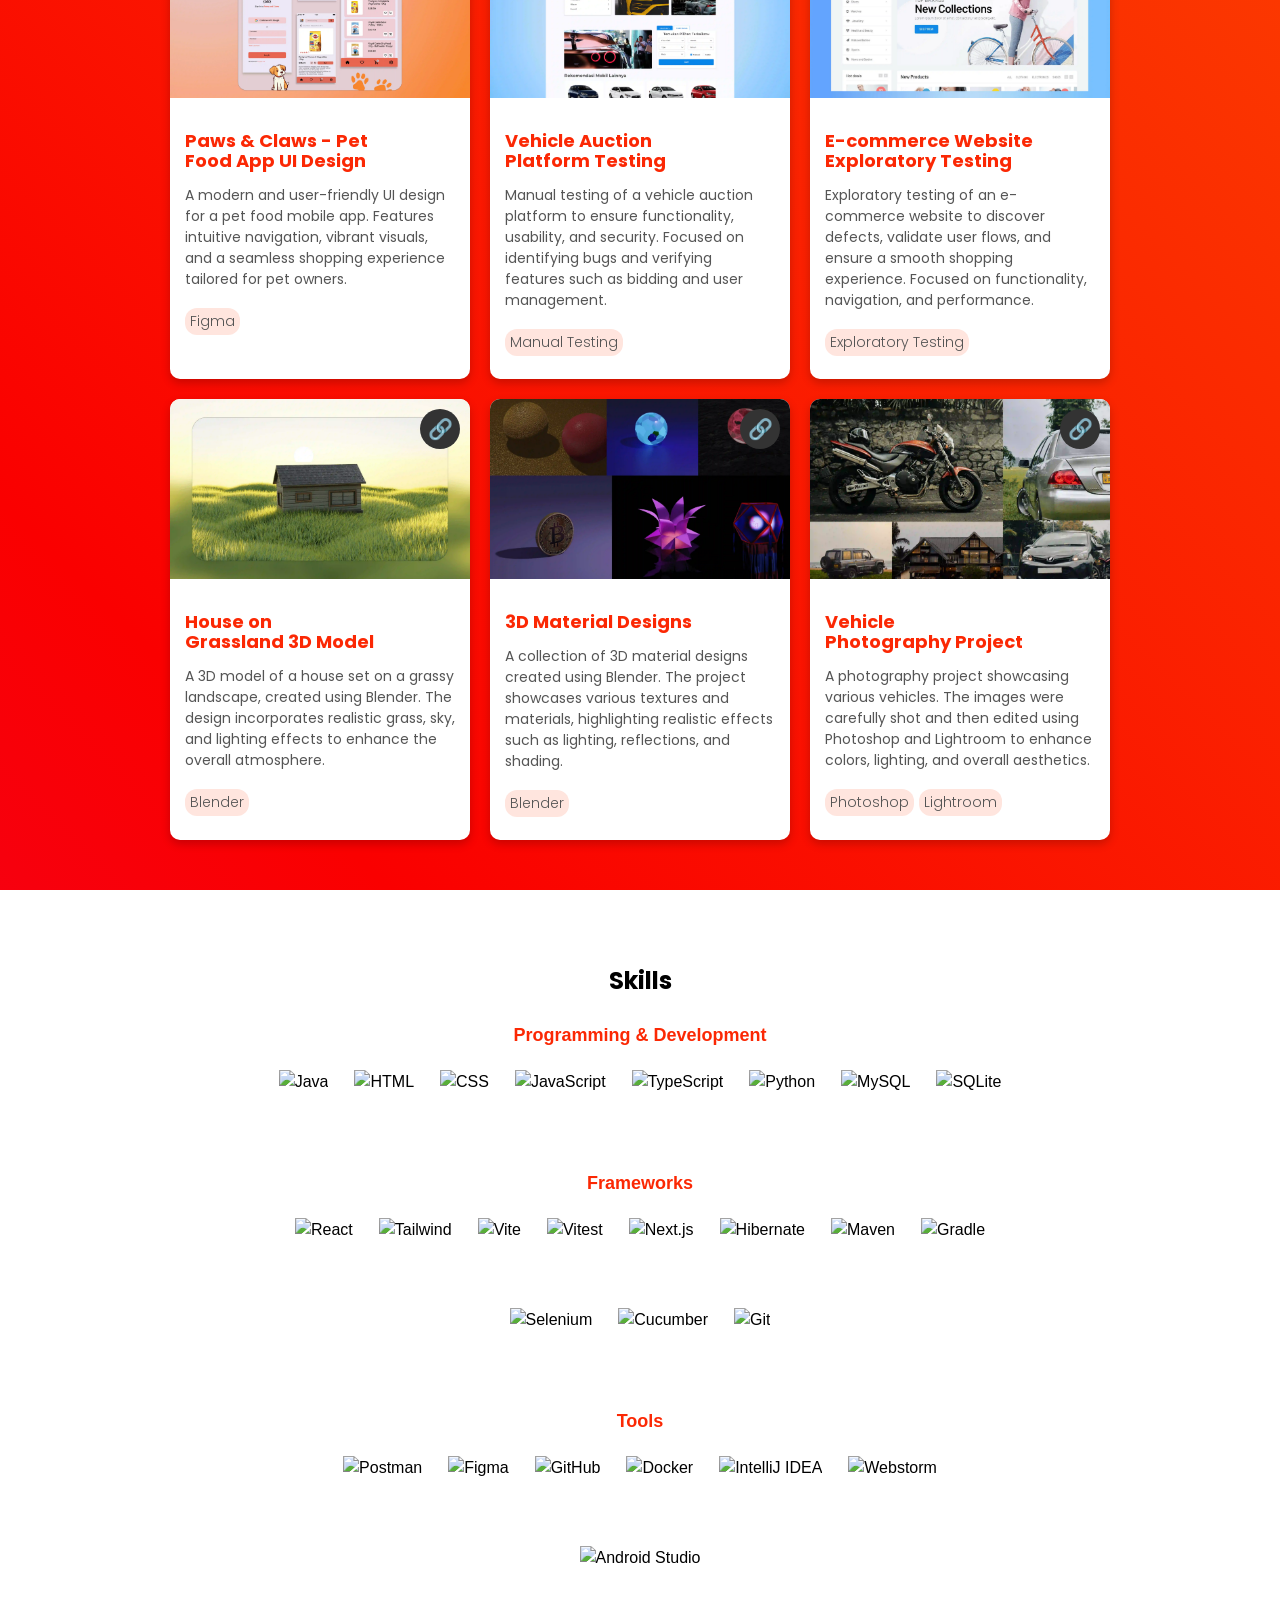
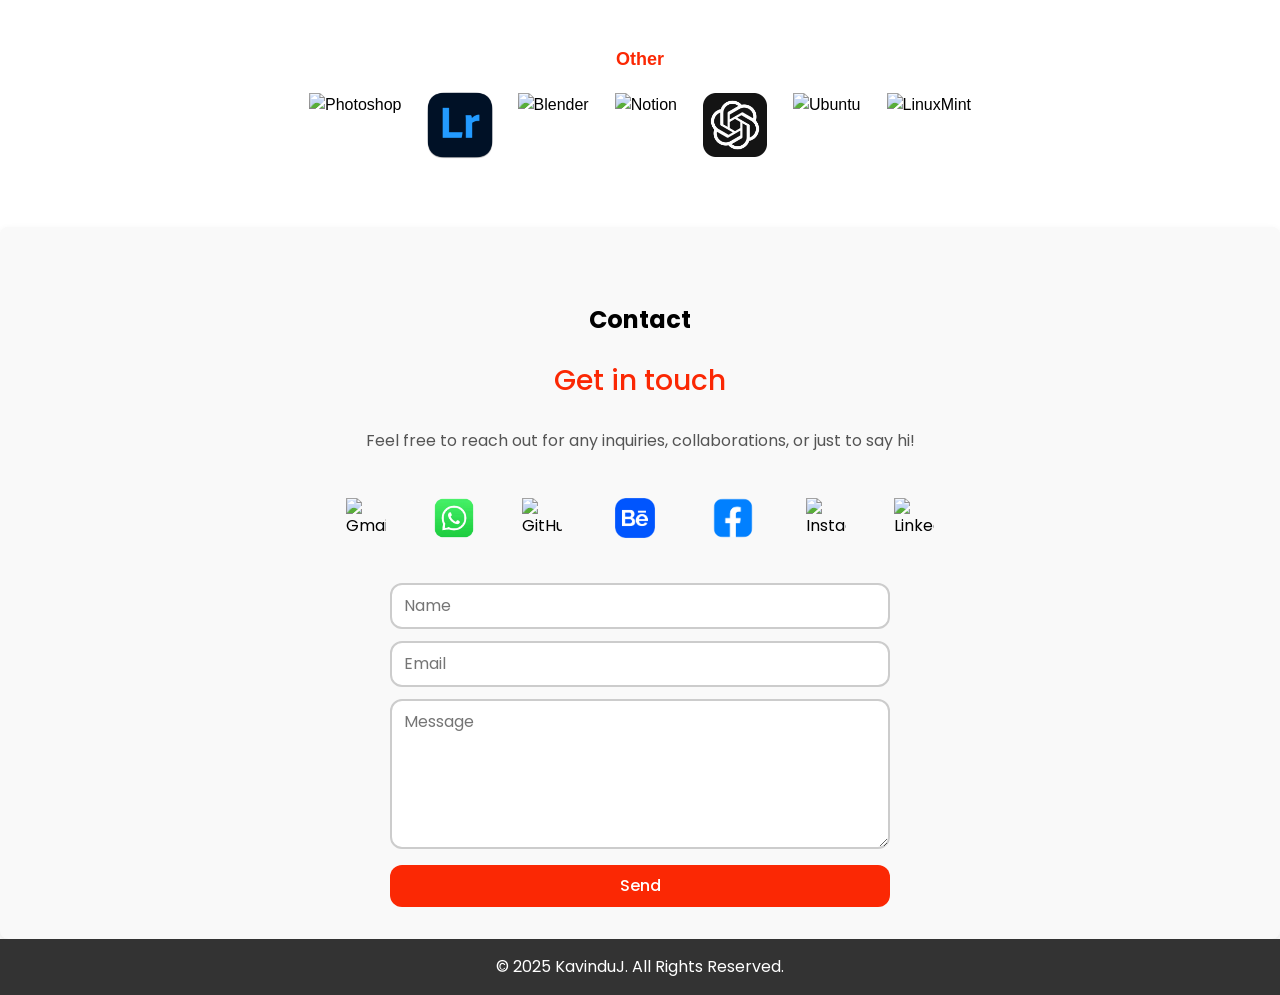
==== commit 754460fe: "add contact links" ====
--- a/index.html
+++ b/index.html
@@ -3,7 +3,8 @@
 <head>
     <meta charset="UTF-8">
     <meta name="viewport" content="width=device-width, initial-scale=1">
-    <meta name="description" content="Explore my portfolio showcasing expertise in software development, UI/UX design, and innovative web applications. With interactive animations and cutting-edge solutions, I craft high-performance, user-friendly digital experiences. Let's create something exceptional!">
+    <meta name="description"
+          content="Explore my portfolio showcasing expertise in software development, UI/UX design, and innovative web applications. With interactive animations and cutting-edge solutions, I craft high-performance, user-friendly digital experiences. Let's create something exceptional!">
     <title>Portfolio</title>
     <link rel="stylesheet" href="styles.css">
     <link rel="stylesheet" href="assets/normalize.css">
@@ -13,520 +14,552 @@
     <link rel="icon" type="image/png" sizes="16x16" href="assets/favicon/favicon-16x16.png">
     <link rel="manifest" href="assets/favicon/site.webmanifest">
 
-    <link rel="stylesheet" href="https://unpkg.com/aos@next/dist/aos.css" />
-
     <link rel="preconnect" href="https://fonts.googleapis.com">
     <link rel="preconnect" href="https://fonts.gstatic.com" crossorigin>
-    <link href="https://fonts.googleapis.com/css2?family=Poppins:ital,wght@0,100;0,200;0,300;0,400;0,500;0,600;0,700;0,800;0,900;1,100;1,200;1,300;1,400;1,500;1,600;1,700;1,800;1,900&display=swap" rel="stylesheet">
+    <link href="https://fonts.googleapis.com/css2?family=Poppins:ital,wght@0,100;0,200;0,300;0,400;0,500;0,600;0,700;0,800;0,900;1,100;1,200;1,300;1,400;1,500;1,600;1,700;1,800;1,900&display=swap"
+          rel="stylesheet">
 </head>
 <body>
 <div class="finisher-header" style="width: 100%; height: 700px;">
 
-<header class="headerNav">
-    <a href="/" class="logo-text poppins-bold">Kavindu.J</a>
-    <nav class="nav">
-        <ul class="nav-links poppins-regular">
-            <li><a href="#about">About</a> </li>
-            <li><a href="#projects">Projects</a> </li>
-            <li><a href="#skills">Skills</a> </li>
-            <li><a href="#contact">Contact</a> </li>
-        </ul>
-    </nav>
-</header>
-<main>
-    <section class="hero-section">
-    <div class="header">
-        <div class="hero">
-            <div class="hero-img-bg">
-                <img class="hero-img" src="assets/logo.webp" alt="hero image">
-            </div>
-            <h1 class="hero-title poppins-bold">Hi, I'm Kavindu Jayasundara</h1>
-            <p class="hero-subtitle poppins-regular">Problem Solver</p>
-            <div class="hero-buttons">
-                <button class="primary-button">
-                    <a class="poppins-bold" href="/">Contact me</a>
-                </button>
-                <button class="cv-button" id="cvButton">
-                    <img class="cv-img" src="assets/cv.webp" alt="cv">
-                </button>
-            </div>
-        </div>
-    </div>
-    </section>
-
-    <div id="about" class="about">
-        <h2 class="section-title poppins-bold">About Me</h2>
-
-        <p class="section-subtitle poppins-regular">
-            👋 A <mark>Software Engineering student</mark> 🚀 with a passion for building efficient, user-friendly applications.
-            With <mark>1+ years of experience as an ISTQB-certified Software QA</mark>, ensuring quality in every project is a top priority ✅.
-            <br>
-            Beyond coding and testing, there's a love for <mark><a href="https://lustralight.studio/" target="_blank">Photography</a></mark> 📷 capturing moments that tell stories through the lens.
-            Always exploring <mark>new technologies</mark> 💡, pushing creative boundaries, and embracing continuous learning.
-            <br>
-            In free time, it's all about <mark>movies</mark> 🎬, <mark>experimenting with tech</mark> 💻, and discovering new experiences 🌍.
-            Always up for a challenge and excited to innovate!</p>
-
-        <h2 class="section-title poppins-bold">Experience</h2>
-
-        <div class="experience" >
-
-            <div class="experience-card" data-aos="fade-up" >
-                <div class="company-logo">
-                    <img src="assets/upwork.webp" alt="freelance Logo">
-                </div>
-                <div class="content">
-                    <h3 class="poppins-medium">Software Developer | QA</h3>
-                    <p class="poppins-regular">Upwork | 2023 - Present</p>
-                    <p class="poppins-regular">
-                        Developing and testing software solutions for clients on Upwork.
-                        Specializing in <b>Java development, UI/UX design, and QA testing </b> to deliver high-quality applications.
-                        Conducting manual and automated testing to ensure functionality, performance, and security.</p>
-                </div>
-            </div>
-
-            <div class="experience-card" data-aos="fade-right">
-                <div class="company-logo">
-                    <img src="assets/testio.webp" alt="testio Logo">
-                </div>
-                <div class="content">
-                    <h3 class="poppins-medium">Software Tester</h3>
-                    <p class="poppins-regular">TestIO | 2023 - 2024</p>
-                    <p class="poppins-regular">
-                        Participated in crowd-sourced software testing, identifying and reporting usability,
-                        functional, and security issues across various applications.
-                        Conducted <b>manual exploratory testing</b> on web and mobile platforms to enhance product quality.
-                        Collaborated with global testers and provided detailed bug reports to help developers resolve issues efficiently.</p>
-                </div>
-            </div>
-
-        </div>
-
-        <h2 class="section-title poppins-bold">Education</h2>
-
-        <div class="timeline" >
-            <!-- Left Column -->
-            <div class="column" data-aos="fade-right" >
-                <div class="card">
-                    <img src="assets/ijse.webp" alt="IJSE Logo">
-                    <div class="title poppins-medium">BSc in Software Engineering (Undergraduate)</div>
-                    <div class="date poppins-regular">2024-2026</div>
-                </div>
-
-
-            </div>
-
-            <!-- Right Column -->
-            <div class="column" data-aos="fade-left">
-                <div class="card">
-                    <img src="assets/nc.webp" alt="NC Logo">
-                    <div class="title poppins-medium">A/L | O/L</div>
-                    <div class="date poppins-regular">2013-2022</div>
-                </div>
-
-            </div>
-        </div>
-
-        <h2 class="certificate-title poppins-bold">Certificates</h2>
-
-        <div class="certificates">
-            <div class="c-card">
-                <img src="assets/certificates/c0.webp" alt="certificate0" class="c-card-img">
-            </div>
-            <div class="c-card">
-                <img src="assets/certificates/c1.webp" alt="certificate1" class="c-card-img">
-            </div>
-            <div class="c-card">
-                <img src="assets/certificates/c2.webp" alt="certificate2" class="c-card-img">
-            </div>
-            <div class="c-card">
-                <img src="assets/certificates/c3.webp" alt="certificate3" class="c-card-img">
-            </div>
-            <div class="c-card">
-                <img src="assets/certificates/c4.webp" alt="certificate4" class="c-card-img">
-            </div>
-            <div class="c-card">
-                <img src="assets/certificates/c7.webp" alt="certificate7" class="c-card-img">
-            </div>
-            <div class="c-card">
-                <img src="assets/certificates/c8.webp" alt="certificate8" class="c-card-img">
-            </div>
-            <div class="c-card">
-                <img src="assets/certificates/c9.webp" alt="certificate9" class="c-card-img">
-            </div>
-            <div class="c-card">
-                <img src="assets/certificates/c11.webp" alt="certificate11" class="c-card-img">
-            </div>
-            <div class="c-card">
-                <img src="assets/certificates/c12.webp" alt="certificate12" class="c-card-img">
-            </div>
-            <div class="c-card">
-                <img src="assets/certificates/c14.webp" alt="certificate14" class="c-card-img">
-            </div>
-            <div class="c-card">
-                <img src="assets/certificates/c16.webp" alt="certificate16" class="c-card-img">
-            </div>
-            <div class="c-card">
-                <img src="assets/certificates/c19.webp" alt="certificate19" class="c-card-img">
-            </div>
-            <div class="c-card">
-                <img src="assets/certificates/c22.webp" alt="certificate22" class="c-card-img">
-            </div>
-            <div class="c-card">
-                <img src="assets/certificates/c24.webp" alt="certificate24" class="c-card-img">
-            </div>
-        </div>
-
-    </div>
-
-    <section id="projects" class="projects">
-        <h2 class="section-title poppins-bold">Projects</h2>
-
-        <div class="filter-container poppins-regular">
-            <button class="filter-btn active" data-category="all">All</button>
-            <button class="filter-btn" data-category="development">Development</button>
-            <button class="filter-btn" data-category="uiux">UI/UX</button>
-            <button class="filter-btn" data-category="qa">QA</button>
-            <button class="filter-btn" data-category="other">Other</button>
-        </div>
-
-        <div class="dropdown poppins-bold">
-            <label for="categorySelect"> </label><select id="categorySelect">
+    <header class="headerNav">
+        <a href="/" class="logo-text poppins-bold">Kavindu.J</a>
+        <nav class="nav">
+            <ul class="nav-links poppins-regular">
+                <li><a href="#about">About</a></li>
+                <li><a href="#projects">Projects</a></li>
+                <li><a href="#skills">Skills</a></li>
+                <li><a href="#contact">Contact</a></li>
+            </ul>
+        </nav>
+    </header>
+    <main>
+        <section class="hero-section">
+            <div class="header">
+                <div class="hero">
+                    <div class="hero-img-bg">
+                        <img class="hero-img" src="assets/logo.webp" alt="hero image">
+                    </div>
+                    <h1 class="hero-title poppins-bold">Hi, I'm Kavindu Jayasundara</h1>
+                    <p class="hero-subtitle poppins-regular">Developer | Tester | Designer</p>
+                    <div class="hero-buttons">
+                        <button class="primary-button">
+                            <a class="poppins-bold" href="#contact">Contact me</a>
+                        </button>
+                        <button class="cv-button" id="cvButton">
+                            <img class="cv-img" src="assets/cv.webp" alt="cv">
+                        </button>
+                    </div>
+                </div>
+            </div>
+        </section>
+
+        <section id="about" class="about">
+            <h2 class="section-title poppins-bold">About Me</h2>
+
+            <p class="section-subtitle poppins-regular">
+                👋 A
+                <mark>Software Engineering student</mark>
+                🚀 with a passion for building efficient, user-friendly applications.
+                With
+                <mark>1+ years of experience as an ISTQB-certified Software QA</mark>
+                , ensuring quality in every project is a top priority ✅.
+                <br>
+                Beyond coding and testing, there's a love for
+                <mark><a href="https://lustralight.studio/" target="_blank">Photography</a></mark>
+                📷 capturing moments that tell stories through the lens.
+                Always exploring
+                <mark>new technologies</mark>
+                💡, pushing creative boundaries, and embracing continuous learning.
+                <br>
+                In free time, it's all about
+                <mark>movies</mark>
+                🎬,
+                <mark>experimenting with tech</mark>
+                💻, and discovering new experiences 🌍.
+                Always up for a challenge and excited to innovate!
+            </p>
+
+            <h2 class="section-title poppins-bold">Experience</h2>
+
+            <div class="experience">
+
+                <div class="experience-card" data-aos="fade-up">
+                    <div class="company-logo">
+                        <img src="assets/upwork.webp" alt="freelance Logo">
+                    </div>
+                    <div class="content">
+                        <h3 class="poppins-bold">Software Developer | QA</h3>
+                        <p class="poppins-regular">Upwork | 2023 - Present</p>
+                        <p class="poppins-regular">
+                            Developing and testing software solutions for clients on Upwork.
+                            Specializing in <b>Java development, UI/UX design, and QA testing </b> to deliver
+                            high-quality applications.
+                            Conducting manual and automated testing to ensure functionality, performance, and security.
+                        </p>
+                    </div>
+                </div>
+
+                <div class="experience-card" data-aos="fade-right">
+                    <div class="company-logo">
+                        <img src="assets/testio.webp" alt="testio Logo">
+                    </div>
+                    <div class="content">
+                        <h3 class="poppins-bold">Software Tester</h3>
+                        <p class="poppins-regular">TestIO | 2023 - 2024</p>
+                        <p class="poppins-regular">
+                            Participated in crowd-sourced software testing, identifying and reporting usability,
+                            functional, and security issues across various applications.
+                            Conducted <b>manual exploratory testing</b> on web and mobile platforms to enhance product
+                            quality.
+                            Collaborated with global testers and provided detailed bug reports to help developers
+                            resolve issues efficiently.</p>
+                    </div>
+                </div>
+
+            </div>
+
+            <h2 class="section-title poppins-bold">Education</h2>
+
+            <div class="timeline">
+                <!-- Left Column -->
+                <div class="column" data-aos="fade-right">
+                    <div class="card">
+                        <img src="assets/ijse.webp" alt="IJSE Logo">
+                        <div class="title poppins-medium">BSc in Software Engineering (Undergraduate)</div>
+                        <div class="date poppins-regular">2024-2026</div>
+                    </div>
+
+
+                </div>
+
+                <!-- Right Column -->
+                <div class="column" data-aos="fade-left">
+                    <div class="card">
+                        <img src="assets/nc.webp" alt="NC Logo">
+                        <div class="title poppins-medium">A/L | O/L</div>
+                        <div class="date poppins-regular">2013-2022</div>
+                    </div>
+
+                </div>
+            </div>
+
+            <h2 class="certificate-title poppins-bold">Certificates</h2>
+
+            <div class="certificates">
+                <div class="c-card">
+                    <img src="assets/certificates/c0.webp" alt="certificate0" class="c-card-img">
+                </div>
+                <div class="c-card">
+                    <img src="assets/certificates/c1.webp" alt="certificate1" class="c-card-img">
+                </div>
+                <div class="c-card">
+                    <img src="assets/certificates/c2.webp" alt="certificate2" class="c-card-img">
+                </div>
+                <div class="c-card">
+                    <img src="assets/certificates/c3.webp" alt="certificate3" class="c-card-img">
+                </div>
+                <div class="c-card">
+                    <img src="assets/certificates/c4.webp" alt="certificate4" class="c-card-img">
+                </div>
+                <div class="c-card">
+                    <img src="assets/certificates/c7.webp" alt="certificate7" class="c-card-img">
+                </div>
+                <div class="c-card">
+                    <img src="assets/certificates/c8.webp" alt="certificate8" class="c-card-img">
+                </div>
+                <div class="c-card">
+                    <img src="assets/certificates/c9.webp" alt="certificate9" class="c-card-img">
+                </div>
+                <div class="c-card">
+                    <img src="assets/certificates/c11.webp" alt="certificate11" class="c-card-img">
+                </div>
+                <div class="c-card">
+                    <img src="assets/certificates/c12.webp" alt="certificate12" class="c-card-img">
+                </div>
+                <div class="c-card">
+                    <img src="assets/certificates/c14.webp" alt="certificate14" class="c-card-img">
+                </div>
+                <div class="c-card">
+                    <img src="assets/certificates/c16.webp" alt="certificate16" class="c-card-img">
+                </div>
+                <div class="c-card">
+                    <img src="assets/certificates/c19.webp" alt="certificate19" class="c-card-img">
+                </div>
+                <div class="c-card">
+                    <img src="assets/certificates/c22.webp" alt="certificate22" class="c-card-img">
+                </div>
+                <div class="c-card">
+                    <img src="assets/certificates/c24.webp" alt="certificate24" class="c-card-img">
+                </div>
+            </div>
+
+        </section>
+
+        <section id="projects" class="projects">
+            <h2 class="section-title poppins-bold">Projects</h2>
+
+            <div class="filter-container poppins-regular">
+                <button class="filter-btn active" data-category="all">All</button>
+                <button class="filter-btn" data-category="development">Development</button>
+                <button class="filter-btn" data-category="uiux">UI/UX</button>
+                <button class="filter-btn" data-category="qa">QA</button>
+                <button class="filter-btn" data-category="other">Other</button>
+            </div>
+
+            <div class="dropdown poppins-bold">
+                <label for="categorySelect"> </label><select id="categorySelect">
                 <option value="all">All</option>
                 <option value="development">Development</option>
                 <option value="uiux">UI/UX</option>
                 <option value="qa">QA</option>
                 <option value="other">Other</option>
             </select>
+            </div>
+
+            <div class="projects-container">
+                <div class="project-card" data-category="development">
+                    <div class="github-circle">
+                        <a href="https://github.com/KaviDJ02/DSMS-Layered" target="_blank">🔗</a>
+                    </div>
+                    <img src="assets/projects/1.webp" alt="Project 1">
+                    <div class="content">
+                        <h3 class="poppins-medium">Driving School Management System</h3>
+                        <p class="poppins-regular">
+                            A comprehensive management system for driving schools, enabling student enrollment, course
+                            management,
+                            payment tracking, and automated email notifications.</p>
+                        <div class="tech-stack poppins-light">
+                            <p class="tech">Java</p>
+                            <p class="tech">JavaFX</p>
+                            <p class="tech">MySQL</p>
+                            <p class="tech">REST API</p>
+                        </div>
+                    </div>
+                </div>
+
+                <div class="project-card" data-category="development">
+                    <div class="github-circle">
+                        <a href="https://github.com/KaviDJ02/Tic-Tac-Toe--Championship-Edition" target="_blank">🔗</a>
+                    </div>
+                    <img src="assets/projects/4.webp" alt="Project 2">
+                    <div class="content">
+                        <h3 class="poppins-medium">Tic-Tac-Toe with AI</h3>
+                        <p class="poppins-regular">
+                            A classic Tic-Tac-Toe game featuring an AI opponent powered by the Minimax algorithm.
+                            The AI evaluates moves to ensure optimal gameplay, providing a challenging experience for
+                            players.</p>
+                        <div class="tech-stack poppins-light">
+                            <p class="tech">Java</p>
+                            <p class="tech">JavaFX</p>
+                        </div>
+                    </div>
+                </div>
+
+                <div class="project-card" data-category="development">
+                    <div class="github-circle">
+                        <a href="https://github.com/KaviDJ02/PaanMS" target="_blank">🔗</a>
+                    </div>
+                    <img src="assets/projects/12.webp" alt="Project 3">
+                    <div class="content">
+                        <h3 class="poppins-medium">Bakery Management Mobile App</h3>
+                        <p class="poppins-regular">
+                            A mobile application for managing bakery orders, deliveries, and payments. Designed for
+                            offline use,
+                            it stores data locally using SQLite.</p>
+                        <div class="tech-stack poppins-light">
+                            <p class="tech">React Native</p>
+                            <p class="tech">SQLite</p>
+                            <p class="tech">TypeScript</p>
+                        </div>
+                    </div>
+                </div>
+
+                <div class="project-card" data-category="development">
+                    <div class="github-circle">
+                        <a href="https://padreginos.netlify.app/" target="_blank">🔗</a>
+                    </div>
+                    <img src="assets/projects/10.webp" alt="Pizza Shop POS System">
+                    <div class="content">
+                        <h3 class="poppins-medium">Pizza Shop POS System</h3>
+                        <p class="poppins-regular">
+                            A fully developed POS system for pizza shops, designed to streamline order management,
+                            payments, and inventory. Built using React, Vite for fast development, and Vitest for
+                            testing.</p>
+                        <div class="tech-stack poppins-light">
+                            <p class="tech">React</p>
+                            <p class="tech">Vite</p>
+                            <p class="tech">Vitest</p>
+                        </div>
+                    </div>
+                </div>
+
+
+                <div class="project-card" data-category="uiux">
+                    <div class="github-circle">
+                        <a href="https://www.figma.com/design/4jXGVnDWNvvVJOE4nsjIx7/ELIGHT-LMS-Design?node-id=0-1&t=AHmjKrKjXVusS9nU-1"
+                           target="_blank">🔗</a>
+                    </div>
+                    <img src="assets/projects/8.webp" alt="Project 4">
+                    <div class="content">
+                        <h3 class="poppins-medium">Student LMS UI/UX Design</h3>
+                        <p class="poppins-regular">
+                            A modern and intuitive UI/UX design for a Student LMS.
+                            Focuses on user-friendly navigation, accessibility, and a visually appealing interface to
+                            enhance the learning experience.
+                            Designed with a clean layout, interactive elements, and a responsive structure.</p>
+                        <div class="tech-stack poppins-light">
+                            <p class="tech">Figma</p>
+                        </div>
+                    </div>
+
+                </div>
+
+                <div class="project-card" data-category="uiux">
+                    <div class="github-circle">
+                        <a href="https://www.figma.com/design/nfFkETYxzq39R1jXiyJLMJ/Designthon?node-id=1-5&t=LYqQ91v889f4nBJC-1"
+                           target="_blank">🔗</a>
+                    </div>
+                    <img src="assets/projects/9.webp" alt="TiloAI Chatbot UI/UX Design">
+                    <div class="content">
+                        <h3 class="poppins-medium">TiloAI Chatbot UI/UX Design</h3>
+                        <p class="poppins-regular">
+                            A modern UI/UX design for TiloAI, an AI chatbot app with a clean, user-friendly chat
+                            interface.
+                            Focuses on intuitive interactions, minimalistic design, and smooth navigation for better
+                            usability.</p>
+                        <div class="tech-stack poppins-light">
+                            <p class="tech">Figma</p>
+                        </div>
+                    </div>
+                </div>
+
+                <div class="project-card" data-category="uiux">
+                    <div class="github-circle">
+                        <a href="https://www.figma.com/design/MvpJ8ugK0cSsTURPwMdy0Z/Paws-and-Claws?node-id=0-1&t=QijCXGqgjQkrOdX2-1"
+                           target="_blank">🔗</a>
+                    </div>
+                    <img src="assets/projects/5.webp" alt="Paws & Claws - Pet Food App UI Design">
+                    <div class="content">
+                        <h3 class="poppins-medium">Paws & Claws - Pet Food App UI Design</h3>
+                        <p class="poppins-regular">A modern and user-friendly UI design for a pet food mobile app.
+                            Features intuitive navigation, vibrant visuals, and a seamless shopping experience tailored
+                            for pet owners.</p>
+                        <div class="tech-stack poppins-light">
+                            <p class="tech">Figma</p>
+                        </div>
+                    </div>
+                </div>
+
+                <div class="project-card" data-category="qa">
+                    <div class="github-circle">
+                        <a href="https://docs.google.com/spreadsheets/d/1PVt9SnPq1NbowZTDpJ9HK-1UOrgUtzHi-j5vUQX8ffA/edit?usp=sharing"
+                           target="_blank">🔗</a>
+                    </div>
+                    <img src="assets/projects/7.webp" alt="Vehicle Auction Platform Testing">
+                    <div class="content">
+                        <h3 class="poppins-medium">Vehicle Auction Platform Testing</h3>
+                        <p class="poppins-regular">Manual testing of a vehicle auction platform to ensure functionality,
+                            usability, and security. Focused on identifying bugs and verifying features such as bidding
+                            and user management.</p>
+                        <div class="tech-stack poppins-light">
+                            <p class="tech">Manual Testing</p>
+                        </div>
+                    </div>
+                </div>
+
+                <div class="project-card" data-category="qa">
+                    <div class="github-circle">
+                        <a href="https://docs.google.com/document/d/1ReOEV8eL3ypNCtL0hy8ESjtoxToyFR9wSRn1cCNfHq4/edit?usp=sharing"
+                           target="_blank">🔗</a>
+                    </div>
+                    <img src="assets/projects/6.webp" alt="E-commerce Website Exploratory Testing">
+                    <div class="content">
+                        <h3 class="poppins-medium">E-commerce Website Exploratory Testing</h3>
+                        <p class="poppins-regular">
+                            Exploratory testing of an e-commerce website to discover defects, validate user flows,
+                            and ensure a smooth shopping experience. Focused on functionality, navigation, and
+                            performance.</p>
+                        <div class="tech-stack poppins-light">
+                            <p class="tech">Exploratory Testing</p>
+                        </div>
+                    </div>
+                </div>
+
+                <div class="project-card" data-category="other">
+                    <div class="github-circle">
+                        <a href="" target="_blank">🔗</a>
+                    </div>
+                    <img src="assets/projects/2.webp" alt="House on Grassland 3D Model">
+                    <div class="content">
+                        <h3 class="poppins-medium">House on Grassland 3D Model</h3>
+                        <p class="poppins-regular">A 3D model of a house set on a grassy landscape, created using
+                            Blender. The design incorporates realistic grass, sky, and lighting effects to enhance the
+                            overall atmosphere.</p>
+                        <div class="tech-stack poppins-light">
+                            <p class="tech">Blender</p>
+                        </div>
+                    </div>
+                </div>
+
+                <div class="project-card" data-category="other">
+                    <div class="github-circle">
+                        <a href="" target="_blank">🔗</a>
+                    </div>
+                    <img src="assets/projects/3.webp" alt="3D Material Designs">
+                    <div class="content">
+                        <h3 class="poppins-medium">3D Material Designs</h3>
+                        <p class="poppins-regular">A collection of 3D material designs created using Blender. The
+                            project showcases various textures and materials, highlighting realistic effects such as
+                            lighting, reflections, and shading.</p>
+                        <div class="tech-stack poppins-light">
+                            <p class="tech">Blender</p>
+                        </div>
+                    </div>
+                </div>
+
+                <div class="project-card" data-category="photography">
+                    <div class="github-circle">
+                        <a href="https://lustralight.studio/" target="_blank">🔗</a>
+                    </div>
+                    <img src="assets/projects/11.webp" alt="Vehicle Photography Project">
+                    <div class="content">
+                        <h3 class="poppins-medium">Vehicle Photography Project</h3>
+                        <p class="poppins-regular">A photography project showcasing various vehicles. The images were
+                            carefully shot and then edited using Photoshop and Lightroom to enhance colors, lighting,
+                            and overall aesthetics.</p>
+                        <div class="tech-stack poppins-light">
+                            <p class="tech">Photoshop</p>
+                            <p class="tech">Lightroom</p>
+                        </div>
+                    </div>
+                </div>
+
+            </div>
+        </section>
+
+        <section id="skills" class="skills">
+            <h2 class="section-title poppins-bold">Skills</h2>
+            <div class="category" data-aos="zoom-in-left">
+                <h3>Programming & Development</h3>
+                <div class="skills-list">
+                    <img src="https://skillicons.dev/icons?i=java" alt="Java">
+                    <img src="https://skillicons.dev/icons?i=html" alt="HTML">
+                    <img src="https://skillicons.dev/icons?i=css" alt="CSS">
+                    <img src="https://skillicons.dev/icons?i=js" alt="JavaScript">
+                    <img src="https://skillicons.dev/icons?i=ts" alt="TypeScript">
+                    <img src="https://skillicons.dev/icons?i=python" alt="Python">
+                    <img src="https://skillicons.dev/icons?i=mysql" alt="MySQL">
+                    <img src="https://skillicons.dev/icons?i=sqlite" alt="SQLite">
+                </div>
+            </div>
+
+            <div class="category" data-aos="zoom-in-right">
+                <h3>Frameworks</h3>
+                <div class="skills-list">
+                    <img src="https://skillicons.dev/icons?i=react" alt="React">
+                    <img src="https://skillicons.dev/icons?i=tailwind" alt="Tailwind">
+                    <img src="https://skillicons.dev/icons?i=vite" alt="Vite">
+                    <img src="https://skillicons.dev/icons?i=vitest" alt="Vitest">
+                    <img src="https://skillicons.dev/icons?i=nextjs" alt="Next.js">
+                    <img src="https://skillicons.dev/icons?i=hibernate" alt="Hibernate">
+                    <img src="https://skillicons.dev/icons?i=maven" alt="Maven">
+                    <img src="https://skillicons.dev/icons?i=gradle" alt="Gradle">
+                    <img src="https://skillicons.dev/icons?i=selenium" alt="Selenium">
+                    <img src="https://skillicons.dev/icons?i=gherkin" alt="Cucumber">
+                    <img src="https://skillicons.dev/icons?i=git" alt="Git">
+                </div>
+            </div>
+
+            <div class="category" data-aos="zoom-in-left">
+                <h3>Tools</h3>
+                <div class="skills-list">
+                    <img src="https://skillicons.dev/icons?i=postman" alt="Postman">
+                    <img src="https://skillicons.dev/icons?i=figma" alt="Figma">
+                    <img src="https://skillicons.dev/icons?i=github" alt="GitHub">
+                    <img src="https://skillicons.dev/icons?i=docker" alt="Docker">
+                    <img src="https://skillicons.dev/icons?i=idea" alt="IntelliJ IDEA">
+                    <img src="https://skillicons.dev/icons?i=webstorm" alt="Webstorm">
+                    <img src="https://skillicons.dev/icons?i=androidstudio" alt="Android Studio">
+                </div>
+            </div>
+
+            <div class="category" data-aos="zoom-in-right">
+                <h3>Other</h3>
+                <div class="skills-list">
+                    <img src="https://skillicons.dev/icons?i=ps" alt="Photoshop">
+                    <img src="assets/lr.webp" alt="Lightroom" style="padding: 0">
+                    <img src="https://skillicons.dev/icons?i=blender" alt="Blender">
+                    <img src="https://skillicons.dev/icons?i=notion" alt="Notion">
+                    <img src="assets/chatgpt.webp" alt="Chatgpt">
+                    <img src="https://skillicons.dev/icons?i=ubuntu" alt="Ubuntu">
+                    <img src="https://skillicons.dev/icons?i=mint" alt="LinuxMint">
+                </div>
+            </div>
+        </section>
+
+        <section id="contact" class="contact">
+            <h2 class="section-title poppins-bold">Contact</h2>
+
+            <h3 class="contact-h3 poppins-medium">Get in touch</h3>
+            <p class="contact-p poppins-regular">Feel free to reach out for any inquiries, collaborations, or just to
+                say hi!</p>
+
+            <div class="contact-container poppins-regular">
+                <div class="contact-info">
+                    <div class="contact-links">
+                        <a href="mailto:kjayasundara002@gmail.com" class="contact-link" target="_blank">
+                            <img src="https://skillicons.dev/icons?i=gmail" alt="Gmail">
+                        </a>
+                        <a href="https://wa.me/94762691851" class="contact-link" target="_blank">
+                            <img src="assets/whatsapp.webp" alt="WhatsApp">
+                        </a>
+                        <a href="https://github.com/KaviDJ02" class="contact-link" target="_blank">
+                            <img src="https://skillicons.dev/icons?i=github" alt="GitHub">
+                        </a>
+                        <a href="https://www.behance.net/kavindujayasun" class="contact-link" target="_blank">
+                            <img src="assets/behance.webp" alt="Behance" style="width: 50px">
+                        </a>
+                        <a href="https://www.facebook.com/kavindu.dj" class="contact-link" target="_blank">
+                            <img src="assets/fb.webp" alt="Facebook" style="width: 50px">
+                        </a>
+                        <a href="https://www.instagram.com/kavindu_dj" class="contact-link" target="_blank">
+                            <img src="https://skillicons.dev/icons?i=instagram" alt="Instagram">
+                        </a>
+                        <a href="https://www.linkedin.com/in/kavindudj" class="contact-link" target="_blank">
+                            <img src="https://skillicons.dev/icons?i=linkedin" alt="LinkedIn">
+                        </a>
+                    </div>
+                </div>
+                <div class="contact-form">
+                    <form action="https://formspree.io/f/xyzegpkj" method="POST">
+                        <label>
+                            <input type="text" name="name" placeholder="Name" required>
+                        </label>
+                        <label>
+                            <input type="email" name="email" placeholder="Email" required>
+                        </label>
+                        <label>
+                            <textarea name="message" placeholder="Message" required></textarea>
+                        </label>
+                        <button type="submit" class="primary-button">Send</button>
+                    </form>
+                </div>
+            </div>
+        </section>
+
+    </main>
+
+    <footer>
+        <div class="footer-container poppins-regular">
+            &copy; 2025 KavinduJ. All Rights Reserved.
+            <button id="goTopBtn" class="go-top-button">Go to Top</button>
         </div>
-
-        <div class="projects-container">
-            <div class="project-card" data-category="development" data-aos="zoom-in-up">
-                <div class="github-circle">
-                    <a href="https://github.com/KaviDJ02/DSMS-Layered" target="_blank">🔗</a>
-                </div>
-                <img src="assets/projects/1.webp" alt="Project 1">
-                <div class="content">
-                    <h3 class="poppins-medium">Driving School Management System</h3>
-                    <p class="poppins-regular">
-                        A comprehensive management system for driving schools, enabling student enrollment, course management,
-                        payment tracking, and automated email notifications.</p>
-                    <div class="tech-stack poppins-light">
-                        <p class="tech">Java</p>
-                        <p class="tech">JavaFX</p>
-                        <p class="tech">MySQL</p>
-                        <p class="tech">REST API</p>
-                    </div>
-                </div>
-            </div>
-
-            <div class="project-card" data-category="development" data-aos="zoom-in-up">
-                <div class="github-circle">
-                    <a href="https://github.com/KaviDJ02/Tic-Tac-Toe--Championship-Edition" target="_blank">🔗</a>
-                </div>
-                <img src="assets/projects/4.webp" alt="Project 2">
-                <div class="content">
-                    <h3 class="poppins-medium">Tic-Tac-Toe with AI</h3>
-                    <p class="poppins-regular">
-                        A classic Tic-Tac-Toe game featuring an AI opponent powered by the Minimax algorithm.
-                        The AI evaluates moves to ensure optimal gameplay, providing a challenging experience for players.</p>
-                    <div class="tech-stack poppins-light">
-                        <p class="tech">Java</p>
-                        <p class="tech">JavaFX</p>
-                    </div>
-                </div>
-            </div>
-
-            <div class="project-card" data-category="development" data-aos="zoom-in-up">
-                <div class="github-circle">
-                    <a href="https://github.com/KaviDJ02/PaanMS" target="_blank">🔗</a>
-                </div>
-                <img src="assets/projects/12.webp" alt="Project 3">
-                <div class="content">
-                    <h3 class="poppins-medium">Bakery Management Mobile App</h3>
-                    <p class="poppins-regular">
-                        A mobile application for managing bakery orders, deliveries, and payments. Designed for offline use,
-                        it stores data locally using SQLite.</p>
-                    <div class="tech-stack poppins-light">
-                        <p class="tech">React Native</p>
-                        <p class="tech">SQLite</p>
-                        <p class="tech">TypeScript</p>
-                    </div>
-                </div>
-            </div>
-
-            <div class="project-card" data-category="development" data-aos="zoom-in-up">
-                <div class="github-circle">
-                    <a href="https://padreginos.netlify.app/" target="_blank">🔗</a>
-                </div>
-                <img src="assets/projects/10.webp" alt="Pizza Shop POS System">
-                <div class="content">
-                    <h3 class="poppins-medium">Pizza Shop POS System</h3>
-                    <p class="poppins-regular">
-                        A fully developed POS system for pizza shops, designed to streamline order management,
-                        payments, and inventory. Built using React, Vite for fast development, and Vitest for testing.</p>
-                    <div class="tech-stack poppins-light">
-                        <p class="tech">React</p>
-                        <p class="tech">Vite</p>
-                        <p class="tech">Vitest</p>
-                    </div>
-                </div>
-            </div>
-
-
-
-            <div class="project-card" data-category="uiux" data-aos="zoom-in-up">
-                <div class="github-circle">
-                    <a href="https://www.figma.com/design/4jXGVnDWNvvVJOE4nsjIx7/ELIGHT-LMS-Design?node-id=0-1&t=AHmjKrKjXVusS9nU-1" target="_blank">🔗</a>
-                </div>
-                <img src="assets/projects/8.webp" alt="Project 4">
-                <div class="content">
-                    <h3 class="poppins-medium">Student LMS UI/UX Design</h3>
-                    <p class="poppins-regular">
-                        A modern and intuitive UI/UX design for a Student LMS.
-                        Focuses on user-friendly navigation, accessibility, and a visually appealing interface to enhance the learning experience.
-                        Designed with a clean layout, interactive elements, and a responsive structure.</p>
-                    <div class="tech-stack poppins-light">
-                        <p class="tech">Figma</p>
-                    </div>
-                </div>
-
-            </div>
-
-            <div class="project-card" data-category="uiux" data-aos="zoom-in-up">
-                <div class="github-circle">
-                    <a href="https://www.figma.com/design/nfFkETYxzq39R1jXiyJLMJ/Designthon?node-id=1-5&t=LYqQ91v889f4nBJC-1" target="_blank">🔗</a>
-                </div>
-                <img src="assets/projects/9.webp" alt="TiloAI Chatbot UI/UX Design">
-                <div class="content">
-                    <h3 class="poppins-medium">TiloAI Chatbot UI/UX Design</h3>
-                    <p class="poppins-regular">
-                        A modern UI/UX design for TiloAI, an AI chatbot app with a clean, user-friendly chat interface.
-                        Focuses on intuitive interactions, minimalistic design, and smooth navigation for better usability.</p>
-                    <div class="tech-stack poppins-light">
-                        <p class="tech">Figma</p>
-                    </div>
-                </div>
-            </div>
-
-            <div class="project-card" data-category="uiux" data-aos="zoom-in-up">
-                <div class="github-circle">
-                    <a href="https://www.figma.com/design/MvpJ8ugK0cSsTURPwMdy0Z/Paws-and-Claws?node-id=0-1&t=QijCXGqgjQkrOdX2-1" target="_blank">🔗</a>
-                </div>
-                <img src="assets/projects/5.webp" alt="Paws & Claws - Pet Food App UI Design">
-                <div class="content">
-                    <h3 class="poppins-medium">Paws & Claws - Pet Food App UI Design</h3>
-                    <p class="poppins-regular">A modern and user-friendly UI design for a pet food mobile app. Features intuitive navigation, vibrant visuals, and a seamless shopping experience tailored for pet owners.</p>
-                    <div class="tech-stack poppins-light">
-                        <p class="tech">Figma</p>
-                    </div>
-                </div>
-            </div>
-
-            <div class="project-card" data-category="qa" data-aos="zoom-in-up">
-                <div class="github-circle">
-                    <a href="https://docs.google.com/spreadsheets/d/1PVt9SnPq1NbowZTDpJ9HK-1UOrgUtzHi-j5vUQX8ffA/edit?usp=sharing" target="_blank">🔗</a>
-                </div>
-                <img src="assets/projects/7.webp" alt="Vehicle Auction Platform Testing">
-                <div class="content">
-                    <h3 class="poppins-medium">Vehicle Auction Platform Testing</h3>
-                    <p class="poppins-regular">Manual testing of a vehicle auction platform to ensure functionality, usability, and security. Focused on identifying bugs and verifying features such as bidding and user management.</p>
-                    <div class="tech-stack poppins-light">
-                        <p class="tech">Manual Testing</p>
-                    </div>
-                </div>
-            </div>
-
-            <div class="project-card" data-category="qa" data-aos="zoom-in-up">
-                <div class="github-circle">
-                    <a href="https://docs.google.com/document/d/1ReOEV8eL3ypNCtL0hy8ESjtoxToyFR9wSRn1cCNfHq4/edit?usp=sharing" target="_blank">🔗</a>
-                </div>
-                <img src="assets/projects/6.webp" alt="E-commerce Website Exploratory Testing">
-                <div class="content">
-                    <h3 class="poppins-medium">E-commerce Website Exploratory Testing</h3>
-                    <p class="poppins-regular">
-                        Exploratory testing of an e-commerce website to discover defects, validate user flows,
-                        and ensure a smooth shopping experience. Focused on functionality, navigation, and performance.</p>
-                    <div class="tech-stack poppins-light">
-                        <p class="tech">Exploratory Testing</p>
-                    </div>
-                </div>
-            </div>
-
-            <div class="project-card" data-category="other" data-aos="zoom-in-up">
-                <div class="github-circle">
-                    <a href="" target="_blank">🔗</a>
-                </div>
-                <img src="assets/projects/2.webp" alt="House on Grassland 3D Model">
-                <div class="content">
-                    <h3 class="poppins-medium">House on Grassland 3D Model</h3>
-                    <p class="poppins-regular">A 3D model of a house set on a grassy landscape, created using Blender. The design incorporates realistic grass, sky, and lighting effects to enhance the overall atmosphere.</p>
-                    <div class="tech-stack poppins-light">
-                        <p class="tech">Blender</p>
-                    </div>
-                </div>
-            </div>
-
-            <div class="project-card" data-category="other" data-aos="zoom-in-up">
-                <div class="github-circle">
-                    <a href="" target="_blank">🔗</a>
-                </div>
-                <img src="assets/projects/3.webp" alt="3D Material Designs">
-                <div class="content">
-                    <h3 class="poppins-medium">3D Material Designs</h3>
-                    <p class="poppins-regular">A collection of 3D material designs created using Blender. The project showcases various textures and materials, highlighting realistic effects such as lighting, reflections, and shading.</p>
-                    <div class="tech-stack poppins-light">
-                        <p class="tech">Blender</p>
-                    </div>
-                </div>
-            </div>
-
-            <div class="project-card" data-category="photography" data-aos="zoom-in-up">
-                <div class="github-circle">
-                    <a href="https://lustralight.studio/" target="_blank">🔗</a>
-                </div>
-                <img src="assets/projects/11.webp" alt="Vehicle Photography Project">
-                <div class="content">
-                    <h3 class="poppins-medium">Vehicle Photography Project</h3>
-                    <p class="poppins-regular">A photography project showcasing various vehicles. The images were carefully shot and then edited using Photoshop and Lightroom to enhance colors, lighting, and overall aesthetics.</p>
-                    <div class="tech-stack poppins-light">
-                        <p class="tech">Photoshop</p>
-                        <p class="tech">Lightroom</p>
-                    </div>
-                </div>
-            </div>
-
-        </div>
-    </section>
-
-    <section id="skills" class="skills">
-        <h2 class="section-title poppins-bold">Skills</h2>
-        <div class="category" data-aos="zoom-in-left">
-            <h3>Programming & Development</h3>
-            <div class="skills-list" >
-                <img src="https://skillicons.dev/icons?i=java" alt="Java">
-                <img src="https://skillicons.dev/icons?i=html" alt="HTML">
-                <img src="https://skillicons.dev/icons?i=css" alt="CSS">
-                <img src="https://skillicons.dev/icons?i=js" alt="JavaScript">
-                <img src="https://skillicons.dev/icons?i=ts" alt="TypeScript">
-                <img src="https://skillicons.dev/icons?i=python" alt="Python">
-                <img src="https://skillicons.dev/icons?i=mysql" alt="MySQL">
-                <img src="https://skillicons.dev/icons?i=sqlite" alt="SQLite">
-            </div>
-        </div>
-
-        <div class="category" data-aos="zoom-in-right">
-            <h3>Frameworks</h3>
-            <div class="skills-list">
-                <img src="https://skillicons.dev/icons?i=react" alt="React">
-                <img src="https://skillicons.dev/icons?i=tailwind" alt="Tailwind">
-                <img src="https://skillicons.dev/icons?i=vite" alt="Vite">
-                <img src="https://skillicons.dev/icons?i=vitest" alt="Vitest">
-                <img src="https://skillicons.dev/icons?i=nextjs" alt="Next.js">
-                <img src="https://skillicons.dev/icons?i=hibernate" alt="Hibernate">
-                <img src="https://skillicons.dev/icons?i=maven" alt="Maven">
-                <img src="https://skillicons.dev/icons?i=gradle" alt="Gradle">
-                <img src="https://skillicons.dev/icons?i=selenium" alt="Selenium">
-                <img src="https://skillicons.dev/icons?i=gherkin" alt="Cucumber">
-                <img src="https://skillicons.dev/icons?i=git" alt="Git">
-            </div>
-        </div>
-
-        <div class="category" data-aos="zoom-in-left">
-            <h3>Tools</h3>
-            <div class="skills-list">
-                <img src="https://skillicons.dev/icons?i=postman" alt="Postman">
-                <img src="https://skillicons.dev/icons?i=figma" alt="Figma">
-                <img src="https://skillicons.dev/icons?i=github" alt="GitHub">
-                <img src="https://skillicons.dev/icons?i=docker" alt="Docker">
-                <img src="https://skillicons.dev/icons?i=idea" alt="IntelliJ IDEA">
-                <img src="https://skillicons.dev/icons?i=webstorm" alt="Webstorm">
-                <img src="https://skillicons.dev/icons?i=androidstudio" alt="Android Studio">
-            </div>
-        </div>
-
-        <div class="category" data-aos="zoom-in-right">
-            <h3>Other</h3>
-            <div class="skills-list">
-                <img src="https://skillicons.dev/icons?i=ps" alt="Photoshop">
-                <img src="assets/lr.webp" alt="Lightroom" style="padding: 0">
-                <img src="https://skillicons.dev/icons?i=blender" alt="Blender">
-                <img src="https://skillicons.dev/icons?i=notion" alt="Notion">
-                <img src="assets/chatgpt.webp" alt="Chatgpt">
-                <img src="https://skillicons.dev/icons?i=ubuntu" alt="Ubuntu">
-                <img src="https://skillicons.dev/icons?i=mint" alt="LinuxMint">
-            </div>
-        </div>
-    </section>
-
-    <section id="contact" class="contact">
-        <h2 class="section-title poppins-bold">Contact</h2>
-
-        <h3 class="contact-h3 poppins-medium">Get in touch</h3>
-        <p class="contact-p poppins-regular">Feel free to reach out for any inquiries, collaborations, or just to say hi!</p>
-
-        <div class="contact-container poppins-regular">
-            <div class="contact-info">
-
-
-                <div class="contact-links">
-                    <a href="mailto:kdjtec02@gmail.com" class="contact-link" target="_blank">
-                        <img src="https://skillicons.dev/icons?i=gmail" alt="Gmail"> Gmail
-                    </a>
-                    <a href="https://wa.me/94771234567" class="contact-link" target="_blank">
-                        <img src="assets/whatsapp.webp" alt="WhatsApp"> WhatsApp
-                    </a>
-                    <a href="https://github.com/KavinduJayasundara" class="contact-link" target="_blank">
-                        <img src="https://skillicons.dev/icons?i=github" alt="GitHub"> GitHub
-                    </a>
-                    <a href="https://www.behance.net/KavinduJayasundara" class="contact-link" target="_blank">
-                        <img src="assets/behance.webp" alt="Behance" style="width: 50px"> Behance
-                    </a>
-                    <a href="https://www.facebook.com/KavinduJayasundara" class="contact-link" target="_blank">
-                        <img src="assets/fb.webp" alt="Facebook" style="width: 50px"> Facebook
-                    </a>
-                    <a href="https://www.instagram.com/KavinduJayasundara" class="contact-link" target="_blank">
-                        <img src="https://skillicons.dev/icons?i=instagram" alt="Instagram"> Instagram
-                    </a>
-                    <a href="https://www.linkedin.com/in/kavindujayasundara/" class="contact-link" target="_blank">
-                        <img src="https://skillicons.dev/icons?i=linkedin" alt="LinkedIn"> LinkedIn
-                    </a>
-                </div>
-            </div>
-            <div class="contact-form">
-                <form action="https://formspree.io/f/xyzegpkj" method="POST">
-                    <label>
-                        <input type="text" name="name" placeholder="Name" required>
-                    </label>
-                    <label>
-                        <input type="email" name="email" placeholder="Email" required>
-                    </label>
-                    <label>
-                        <textarea name="message" placeholder="Message" required></textarea>
-                    </label>
-                    <button type="submit" class="primary-button">Send</button>
-                </form>
-            </div>
-        </div>
-    </section>
-
-</main>
-
-<footer>
-    <div class="footer-container poppins-regular">
-        &copy; 2025 KavinduJ. All Rights Reserved.
-        <button id="goTopBtn" class="go-top-button">Go to Top</button>
-    </div>
-</footer>
+    </footer>
 </div>
 
 <script src="script.js"></script>
 <script src="assets/finisher-header.es5.min.js" type="text/javascript"></script>
 
-<script src="https://unpkg.com/aos@next/dist/aos.js"></script>
-<script>
-    AOS.init();
-</script>
-
 </body>
 </html>
--- a/styles.css
+++ b/styles.css
@@ -1,4 +1,4 @@
-:root{
+:root {
     --primary: #fb2804;
     --bgColor: #ffffff;
 }
@@ -194,14 +194,12 @@
     /*html, body {*/
     /*    overflow-x: hidden;*/
     /*}*/
-
-
     * {
         max-width: 100%;
         box-sizing: border-box;
     }
 
-    .headerNav{
+    .headerNav {
         display: flex;
         justify-content: space-between;
         align-items: center;
@@ -210,21 +208,23 @@
         color: var(--bgColor);
     }
 
-    .logo-text{
+    .logo-text {
         color: var(--bgColor);
         font-size: 1.5rem;
         text-decoration: none;
     }
 
-    .nav-links{
+    .nav-links {
         display: flex;
         align-items: center;
     }
-    .nav-links li{
+
+    .nav-links li {
         list-style: none;
         margin: 0 12px;
     }
-    .nav-links li a{
+
+    .nav-links li a {
         position: relative;
         color: var(--bgColor);
         font-size: 15px;
@@ -232,7 +232,8 @@
         padding: 6px 0;
         text-decoration: none;
     }
-    .nav-links li a:before{
+
+    .nav-links li a:before {
         content: '';
         position: absolute;
         bottom: 0;
@@ -243,15 +244,16 @@
         border-radius: 12px;
         transition: all 0.4s ease;
     }
-    .nav-links li a:hover:before{
+
+    .nav-links li a:hover:before {
         width: 100%;
     }
 
-    .header{
+    .header {
         padding-bottom: 3rem;
     }
 
-    .hero{
+    .hero {
         display: flex;
         flex-direction: column;
         justify-content: center;
@@ -260,19 +262,19 @@
         margin-top: 4rem;
     }
 
-    .hero-img-bg{
+    .hero-img-bg {
         background-color: var(--bgColor);
         border-radius: 50%;
         border: 2px solid #040404;
         padding: 1rem;
     }
 
-    .hero-img{
+    .hero-img {
         height: 200px;
         width: 200px;
     }
 
-    .hero-title{
+    .hero-title {
         font-size: 2rem;
         font-weight: 700;
         margin-bottom: 0px;
@@ -280,7 +282,7 @@
 
     }
 
-    .hero-subtitle{
+    .hero-subtitle {
         font-size: 1rem;
         font-weight: 400;
         margin-top: 0px;
@@ -289,12 +291,12 @@
 
     }
 
-    .hero-buttons{
+    .hero-buttons {
         display: flex;
         gap: 1rem;
     }
 
-    .primary-button{
+    .primary-button {
         padding: 10px 20px;
         background-color: #fb2804;
         border: none;
@@ -305,54 +307,56 @@
         transition: all 0.4s ease;
     }
 
-    .primary-button:hover{
+    .primary-button:hover {
         background-color: #fa6060;
 
     }
 
-    .primary-button>a{
+    .primary-button > a {
         color: var(--bgColor);
         text-decoration: none;
     }
 
-    .cv-button{
+    .cv-button {
         padding: 10px 20px;
         background-color: transparent;
-        border: 2px solid #e10303;
+        border: 2px solid var(--bgColor);
         border-radius: 12px;
         cursor: pointer;
     }
 
-    .cv-button:hover{
+    .cv-button:hover {
         background-color: var(--primary);
-    }
-
-    .cv-img{
+        border-color: var(--primary);
+    }
+
+    .cv-img {
         height: 30px;
         width: 30px;
     }
 
-    .about{
+    .about {
         display: flex;
         flex-direction: column;
         justify-content: center;
         align-items: center;
         gap: 1rem;
-        margin-top: 4rem;
-    }
-
-    .section-title{
-        margin-bottom: 2rem;
+        margin-top: 2rem;
+    }
+
+    .section-title {
+        margin-bottom: 1rem;
         margin-top: 3rem;
     }
 
-    .section-subtitle{
-        padding-inline: 30% ;
+    .section-subtitle {
+        padding-inline: 30%;
         flex: auto;
         text-align: center;
-    }
-
-    .section-subtitle>mark{
+        margin-top: 0px;
+    }
+
+    .section-subtitle > mark {
         background-color: rgba(251, 40, 4, 0.5);
         padding-left: 5px;
         padding-right: 5px;
@@ -377,7 +381,7 @@
         transition: transform 0.3s ease, box-shadow 0.3s ease;
     }
 
-    .experience-card:hover{
+    .experience-card:hover {
         transform: translateY(-5px);
         box-shadow: 0 6px 12px rgba(255, 0, 0, 0.2);
     }
@@ -396,6 +400,7 @@
     .content h3 {
         font-size: 1.25rem;
         margin-bottom: 0.5rem;
+        color: var(--primary);
     }
 
     .content p {
@@ -411,7 +416,7 @@
         align-items: flex-start;
         gap: 40px;
         position: relative;
-        margin-top: 4rem;
+        margin-top: 2rem;
     }
 
     .timeline::before {
@@ -432,7 +437,6 @@
     }
 
     /* certificates cards */
-
     .certificate-title {
         margin-top: 4rem;
         margin-bottom: 2rem;
@@ -441,7 +445,7 @@
         z-index: 10;
     }
 
-    .c-card-img{
+    .c-card-img {
         width: 500px;
         height: auto;
         border-radius: 12px;
@@ -457,140 +461,139 @@
         width: 500px;
     }
 
- @layer c-card-childs {
-            .c-card:nth-child(1) {
-                top: 1rem;
-                transform: rotate(1deg);
-            }
-
-            .c-card:nth-child(2) {
-                top: 2rem;
-                transform: rotate(-1deg);
-            }
-
-            .c-card:nth-child(3) {
-                top: 3rem;
-                transform: rotate(1deg);
-            }
-
-            .c-card:nth-child(4) {
-                top: 4rem;
-                transform: rotate(-1deg);
-            }
-
-            .c-card:nth-child(5) {
-                top: 5rem;
-                transform: rotate(1deg);
-            }
-
-            .c-card:nth-child(6) {
-                top: 6rem;
-                transform: rotate(-1deg);
-            }
-
-            .c-card:nth-child(7) {
-                top: 7rem;
-                transform: rotate(1deg);
-            }
-
-            .c-card:nth-child(8) {
-                top: 8rem;
-                transform: rotate(-1deg);
-            }
-
-            .c-card:nth-child(9) {
-                top: 9rem;
-                transform: rotate(1deg);
-            }
-
-            .c-card:nth-child(10) {
-                top: 10rem;
-                transform: rotate(-1deg);
-            }
-
-            .c-card:nth-child(11) {
-                top: 11rem;
-                transform: rotate(1deg);
-            }
-
-            .c-card:nth-child(12) {
-                top: 12rem;
-                transform: rotate(-1deg);
-            }
-
-            .c-card:nth-child(13) {
-                top: 13rem;
-                transform: rotate(1deg);
-            }
-
-            .c-card:nth-child(14) {
-                top: 14rem;
-                transform: rotate(-1deg);
-            }
-
-            .c-card:nth-child(15) {
-                top: 15rem;
-                transform: rotate(1deg);
-            }
-
-            .c-card:nth-child(16) {
-                top: 16rem;
-                transform: rotate(-1deg);
-            }
-
-            .c-card:nth-child(17) {
-                top: 17rem;
-                transform: rotate(1deg);
-            }
-
-            .c-card:nth-child(18) {
-                top: 18rem;
-                transform: rotate(-1deg);
-            }
-
-            .c-card:nth-child(19) {
-                top: 19rem;
-                transform: rotate(1deg);
-            }
-
-            .c-card:nth-child(20) {
-                top: 20rem;
-                transform: rotate(-1deg);
-            }
-
-            .c-card:nth-child(21) {
-                top: 21rem;
-                transform: rotate(1deg);
-            }
-
-            .c-card:nth-child(22) {
-                top: 22rem;
-                transform: rotate(-1deg);
-            }
-
-            .c-card:nth-child(23) {
-                top: 23rem;
-                transform: rotate(1deg);
-            }
-
-            .c-card:nth-child(24) {
-                top: 24rem;
-                transform: rotate(-1deg);
-            }
-
-            .c-card:nth-child(25) {
-                top: 25rem;
-                transform: rotate(1deg);
-            }
-
-            .c-card:nth-child(26) {
-                top: 26rem;
-                transform: rotate(-1deg);
-            }
-        }
+    @layer c-card-childs {
+        .c-card:nth-child(1) {
+            top: 1rem;
+            transform: rotate(1deg);
+        }
+
+        .c-card:nth-child(2) {
+            top: 2rem;
+            transform: rotate(-1deg);
+        }
+
+        .c-card:nth-child(3) {
+            top: 3rem;
+            transform: rotate(1deg);
+        }
+
+        .c-card:nth-child(4) {
+            top: 4rem;
+            transform: rotate(-1deg);
+        }
+
+        .c-card:nth-child(5) {
+            top: 5rem;
+            transform: rotate(1deg);
+        }
+
+        .c-card:nth-child(6) {
+            top: 6rem;
+            transform: rotate(-1deg);
+        }
+
+        .c-card:nth-child(7) {
+            top: 7rem;
+            transform: rotate(1deg);
+        }
+
+        .c-card:nth-child(8) {
+            top: 8rem;
+            transform: rotate(-1deg);
+        }
+
+        .c-card:nth-child(9) {
+            top: 9rem;
+            transform: rotate(1deg);
+        }
+
+        .c-card:nth-child(10) {
+            top: 10rem;
+            transform: rotate(-1deg);
+        }
+
+        .c-card:nth-child(11) {
+            top: 11rem;
+            transform: rotate(1deg);
+        }
+
+        .c-card:nth-child(12) {
+            top: 12rem;
+            transform: rotate(-1deg);
+        }
+
+        .c-card:nth-child(13) {
+            top: 13rem;
+            transform: rotate(1deg);
+        }
+
+        .c-card:nth-child(14) {
+            top: 14rem;
+            transform: rotate(-1deg);
+        }
+
+        .c-card:nth-child(15) {
+            top: 15rem;
+            transform: rotate(1deg);
+        }
+
+        .c-card:nth-child(16) {
+            top: 16rem;
+            transform: rotate(-1deg);
+        }
+
+        .c-card:nth-child(17) {
+            top: 17rem;
+            transform: rotate(1deg);
+        }
+
+        .c-card:nth-child(18) {
+            top: 18rem;
+            transform: rotate(-1deg);
+        }
+
+        .c-card:nth-child(19) {
+            top: 19rem;
+            transform: rotate(1deg);
+        }
+
+        .c-card:nth-child(20) {
+            top: 20rem;
+            transform: rotate(-1deg);
+        }
+
+        .c-card:nth-child(21) {
+            top: 21rem;
+            transform: rotate(1deg);
+        }
+
+        .c-card:nth-child(22) {
+            top: 22rem;
+            transform: rotate(-1deg);
+        }
+
+        .c-card:nth-child(23) {
+            top: 23rem;
+            transform: rotate(1deg);
+        }
+
+        .c-card:nth-child(24) {
+            top: 24rem;
+            transform: rotate(-1deg);
+        }
+
+        .c-card:nth-child(25) {
+            top: 25rem;
+            transform: rotate(1deg);
+        }
+
+        .c-card:nth-child(26) {
+            top: 26rem;
+            transform: rotate(-1deg);
+        }
+    }
 
     /*project cards*/
-
     .card {
         background-color: transparent;
         padding: 20px;
@@ -627,6 +630,7 @@
     .filter-container {
         margin-bottom: 20px;
     }
+
     .filter-btn {
         background: transparent;
         border-radius: 12px;
@@ -675,7 +679,7 @@
         }
     }
 
-    .projects .section-title{
+    .projects .section-title {
         color: var(--bgColor);
     }
 
@@ -687,7 +691,6 @@
     /*    justify-content: center;*/
     /*    align-items: center;*/
     /*}*/
-
     /*.project-card {*/
     /*    background: var(--bgColor);*/
     /*    border-radius: 10px;*/
@@ -695,13 +698,11 @@
     /*    box-shadow: 0 4px 10px rgba(0, 0, 0, 0.2);*/
     /*    max-width: 300px;*/
     /*}*/
-
     /*.project-card img {*/
     /*    width: 100%;*/
     /*    height: 180px;*/
     /*    object-fit: cover;*/
     /*}*/
-
     .dropdown {
         display: none;
         margin: 10px 0;
@@ -733,24 +734,11 @@
         .filter-container {
             display: none;
         }
+
         .dropdown {
             display: block;
         }
     }
-
-    /*.content {*/
-    /*    padding: 15px;*/
-    /*}*/
-
-    /*.content h3 {*/
-    /*    font-size: 18px;*/
-    /*    font-weight: bold;*/
-    /*}*/
-
-    /*.content p {*/
-    /*    font-size: 14px;*/
-    /*    color: #555;*/
-    /*}*/
 
     .projects-container {
         display: flex;
@@ -793,7 +781,7 @@
         color: #555;
     }
 
-    .tech-stack{
+    .tech-stack {
         display: flex;
         flex-direction: row;
         gap: 5px;
@@ -885,7 +873,7 @@
         margin-right: auto;
     }
 
-    .contact .section-title{
+    .contact .section-title {
         text-align: center;
     }
 
@@ -905,7 +893,7 @@
         text-align: center;
     }
 
-    .contact-p{
+    .contact-p {
         font-size: 1rem;
         color: #555;
         margin-bottom: 2rem;
@@ -934,19 +922,10 @@
 
     .contact-link img {
         width: 40px;
-
     }
 
     .contact-link:hover {
         color: var(--primary);
-    }
-
-    /* Responsive Design */
-    @media (max-width: 600px) {
-        .contact-links {
-            flex-direction: column;
-            align-items: center;
-        }
     }
 
     .contact-form {
@@ -970,7 +949,7 @@
         border-color: var(--primary);
     }
 
-    form{
+    form {
         display: flex;
         flex-direction: column;
         gap: 0.75rem;
@@ -1059,7 +1038,7 @@
             align-items: center;
         }
 
-        .nav-links{
+        .nav-links {
             padding-left: 0px;
         }
 
@@ -1076,7 +1055,7 @@
             font-size: 0.875rem;
         }
 
-        .section-subtitle{
+        .section-subtitle {
             padding: 2rem;
         }
 
@@ -1085,7 +1064,7 @@
             align-items: center;
         }
 
-        .timeline::before{
+        .timeline::before {
             rotate: 90deg;
         }
 
@@ -1099,7 +1078,7 @@
             margin: 0 auto;
         }
 
-        .c-card{
+        .c-card {
             width: 400px;
         }
 
@@ -1117,14 +1096,15 @@
             max-width: 100%;
         }
 
-        /*.skills-list img {*/
-        /*    height: 60px;*/
-        /*}*/
-
         .contact-container {
             flex-direction: column;
         }
 
+        .contact-links {
+            flex-direction: row;
+            justify-content: center;
+        }
+
         .contact-form {
             width: 100%;
         }
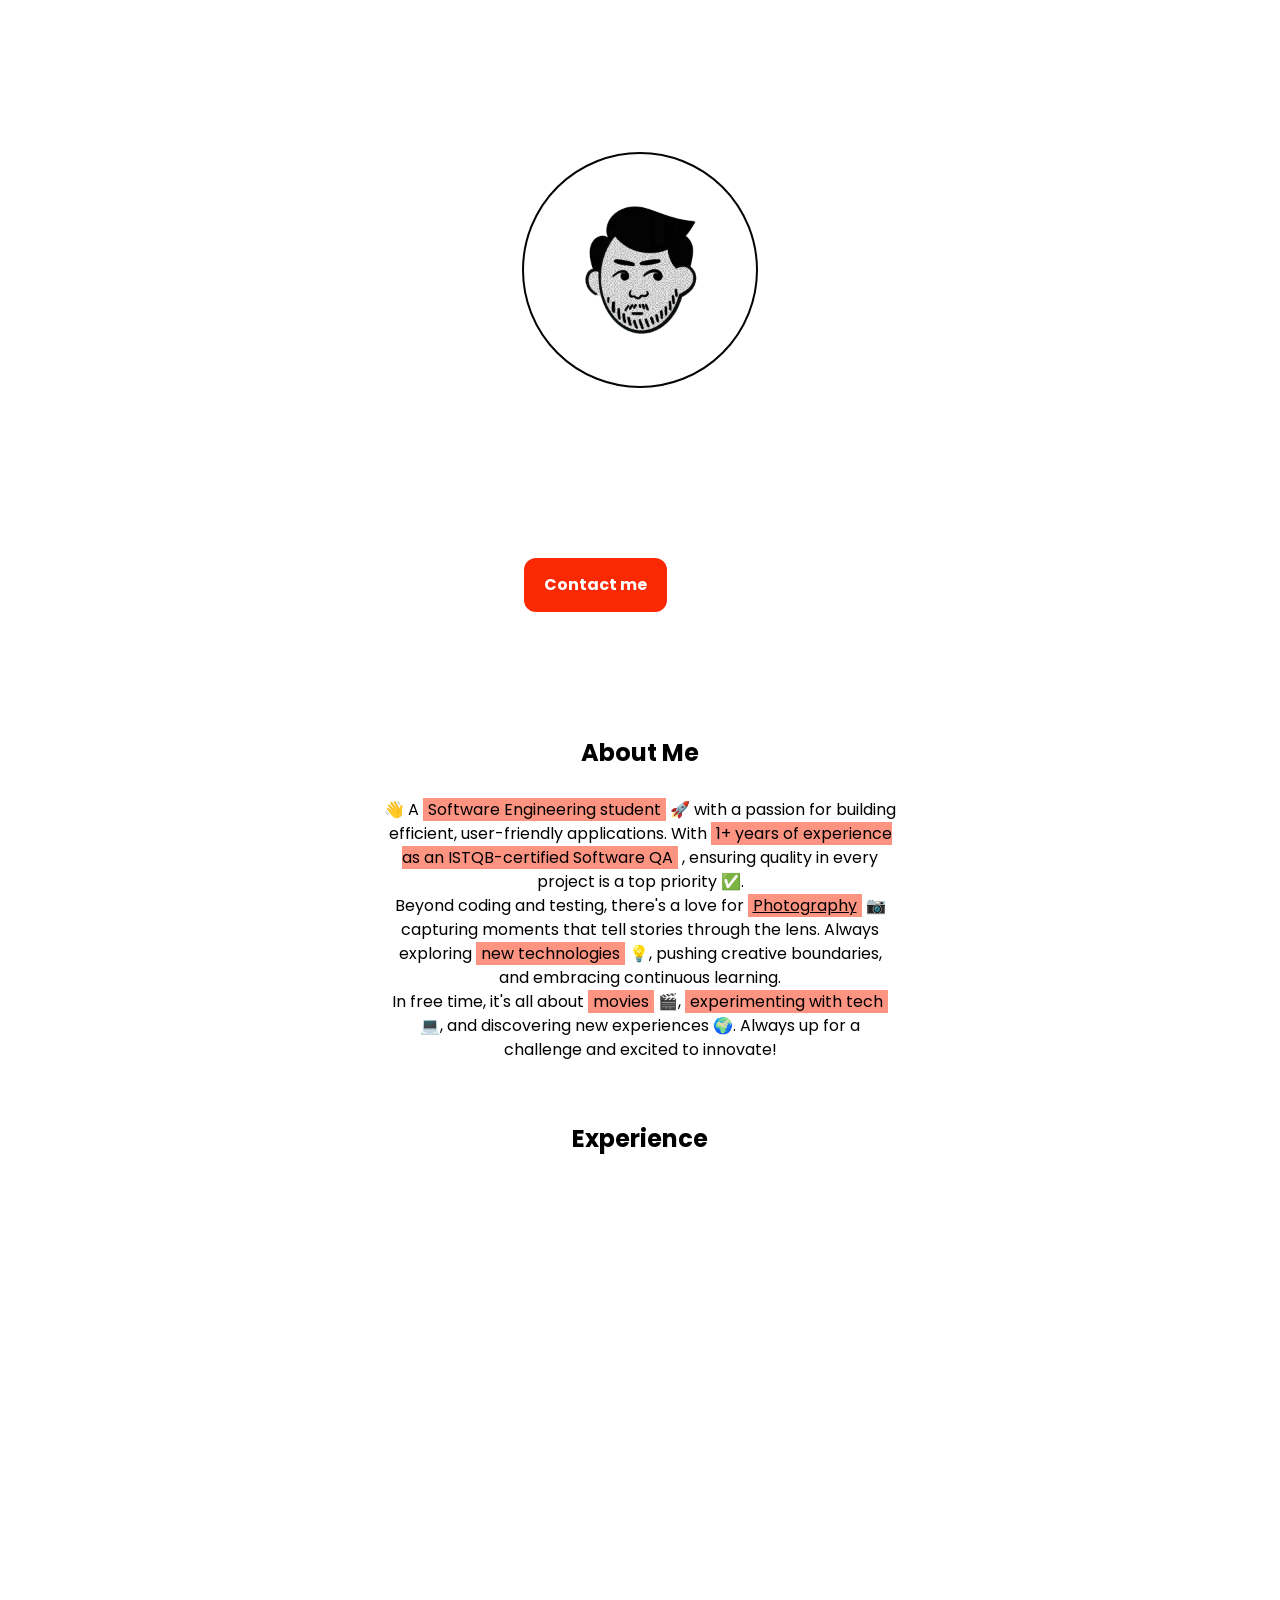
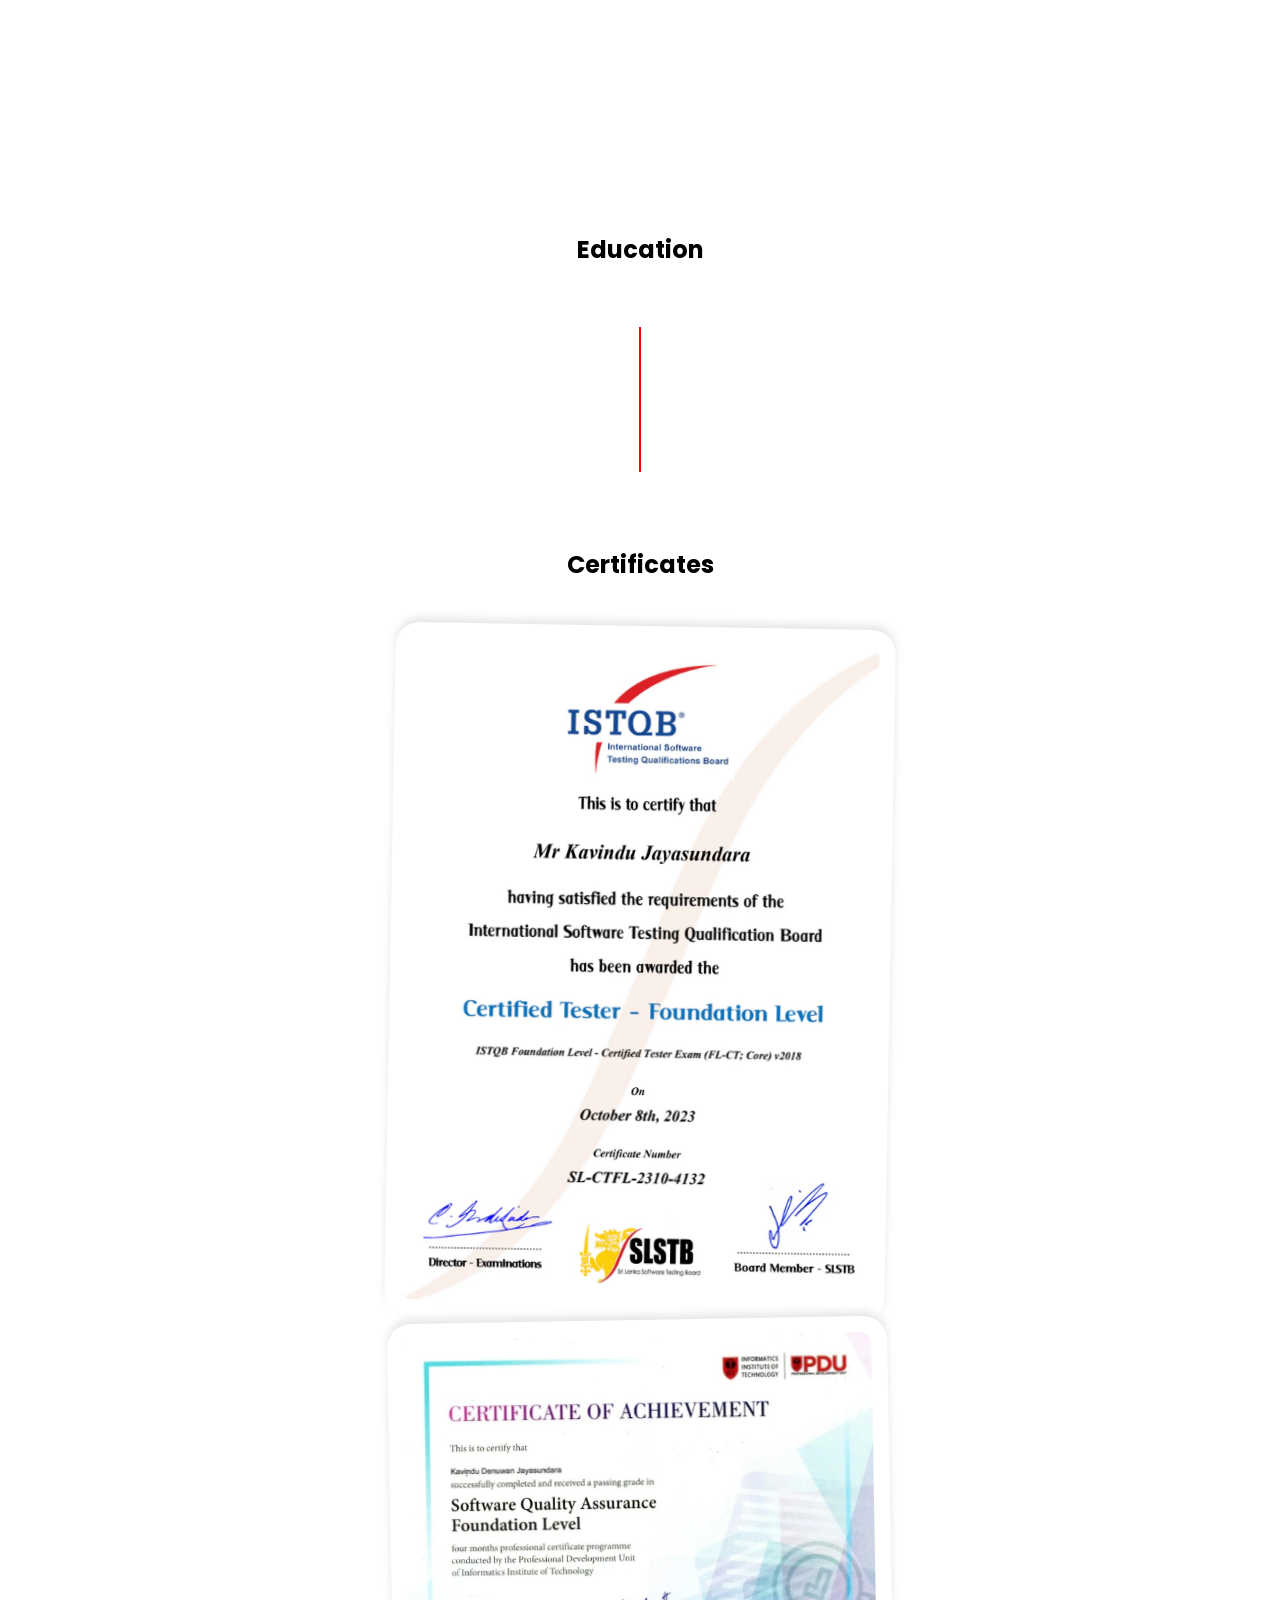
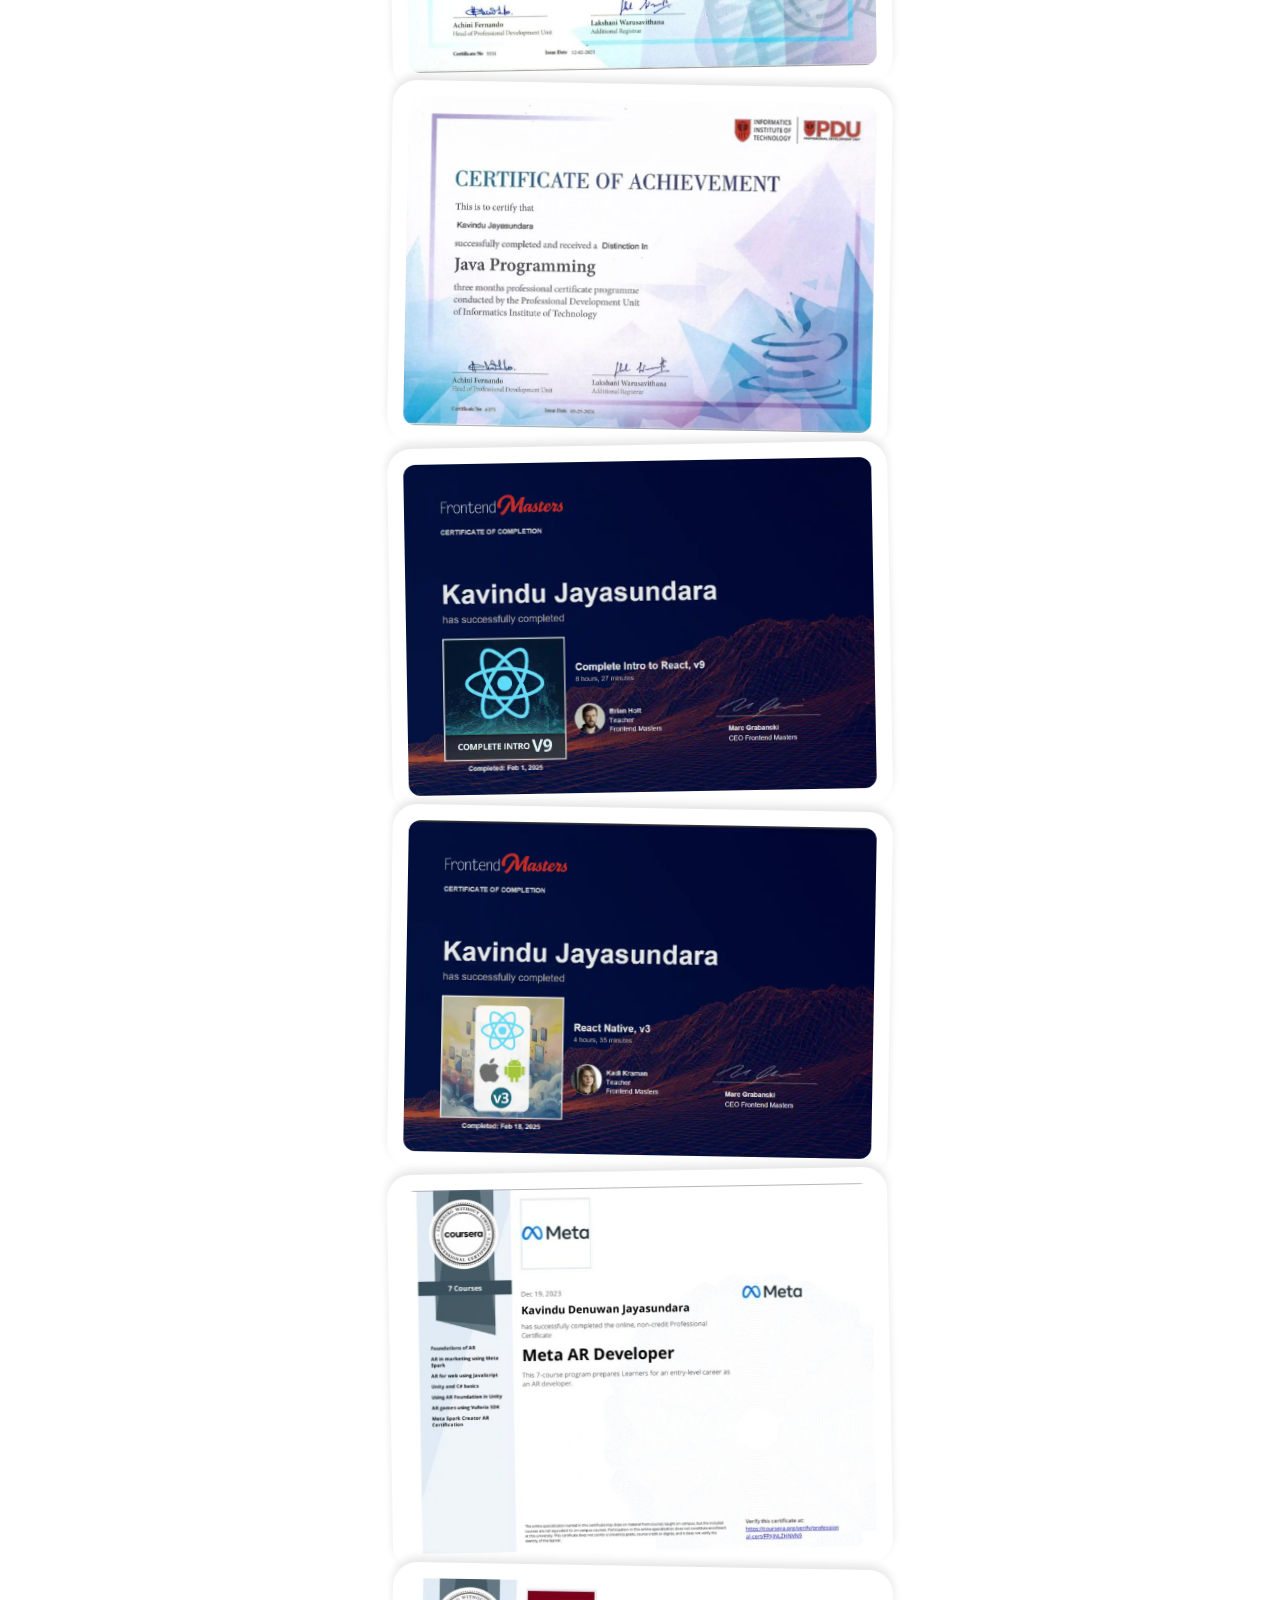
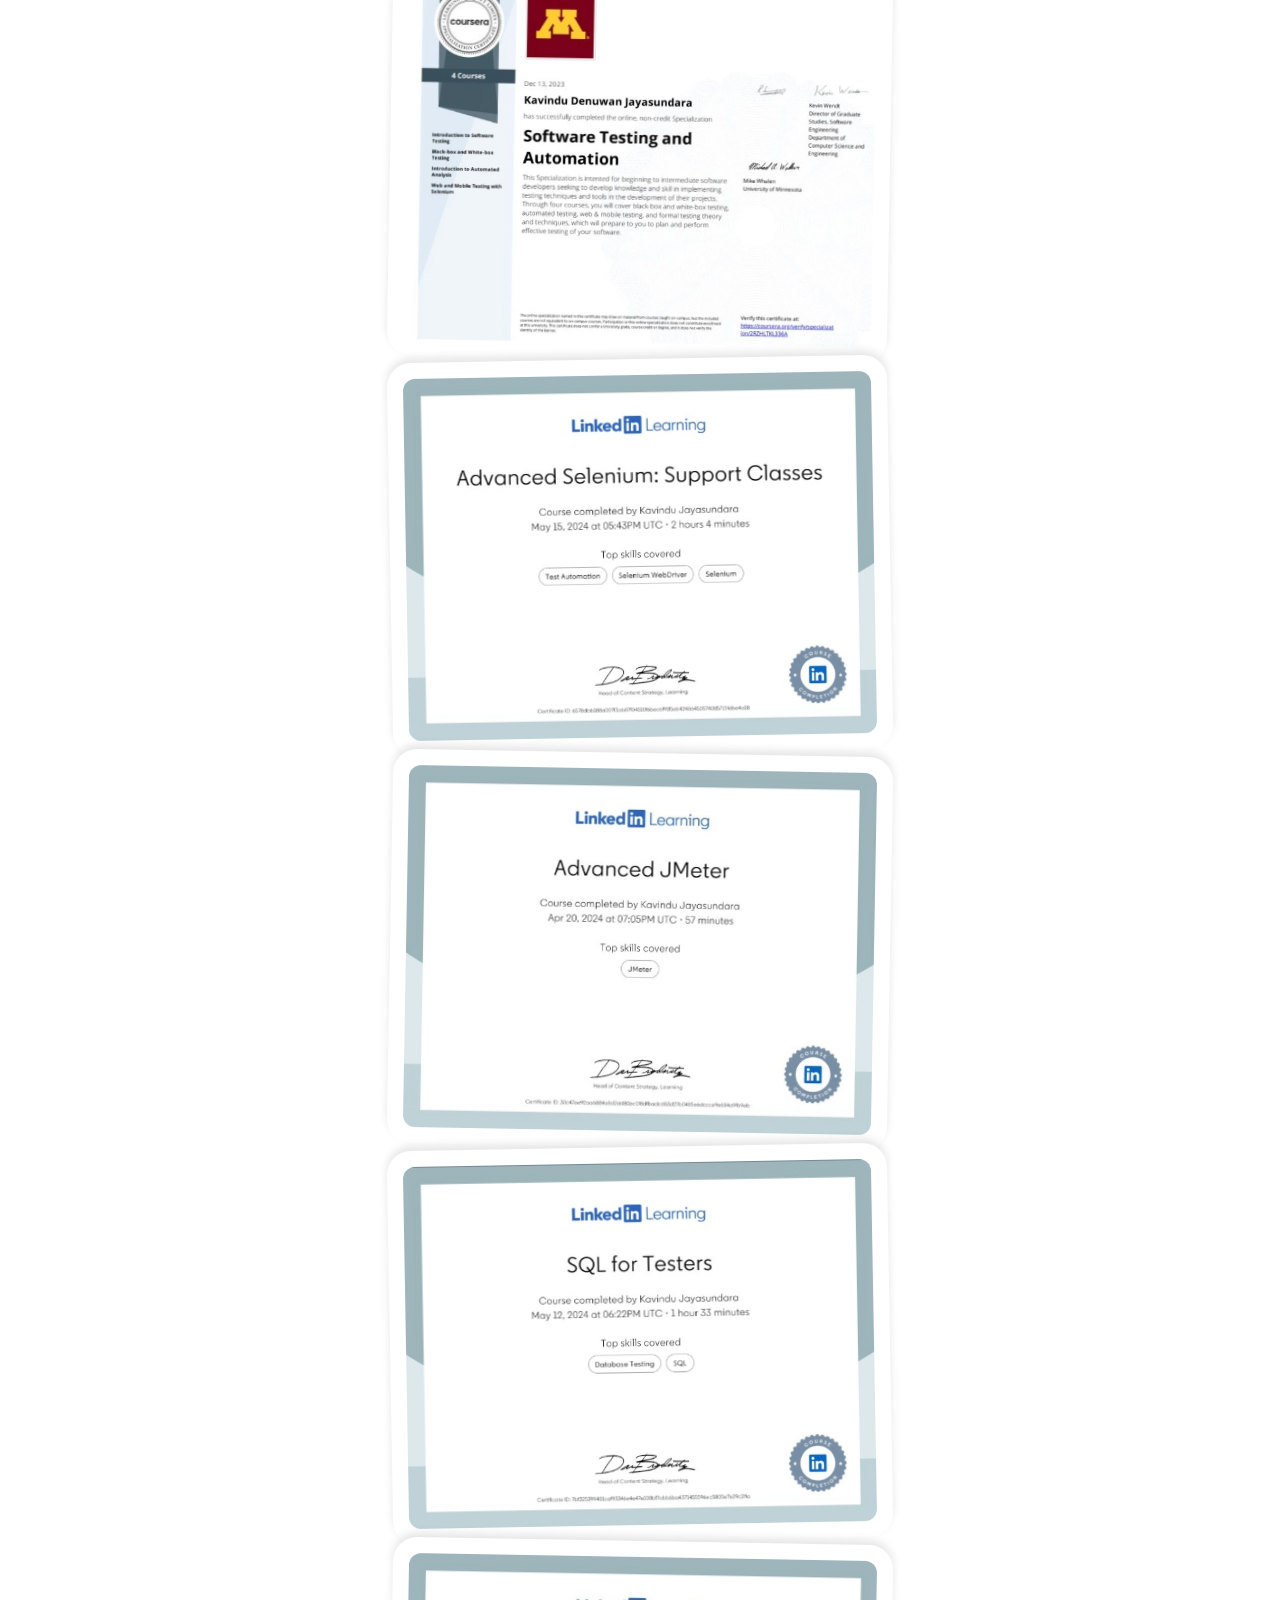
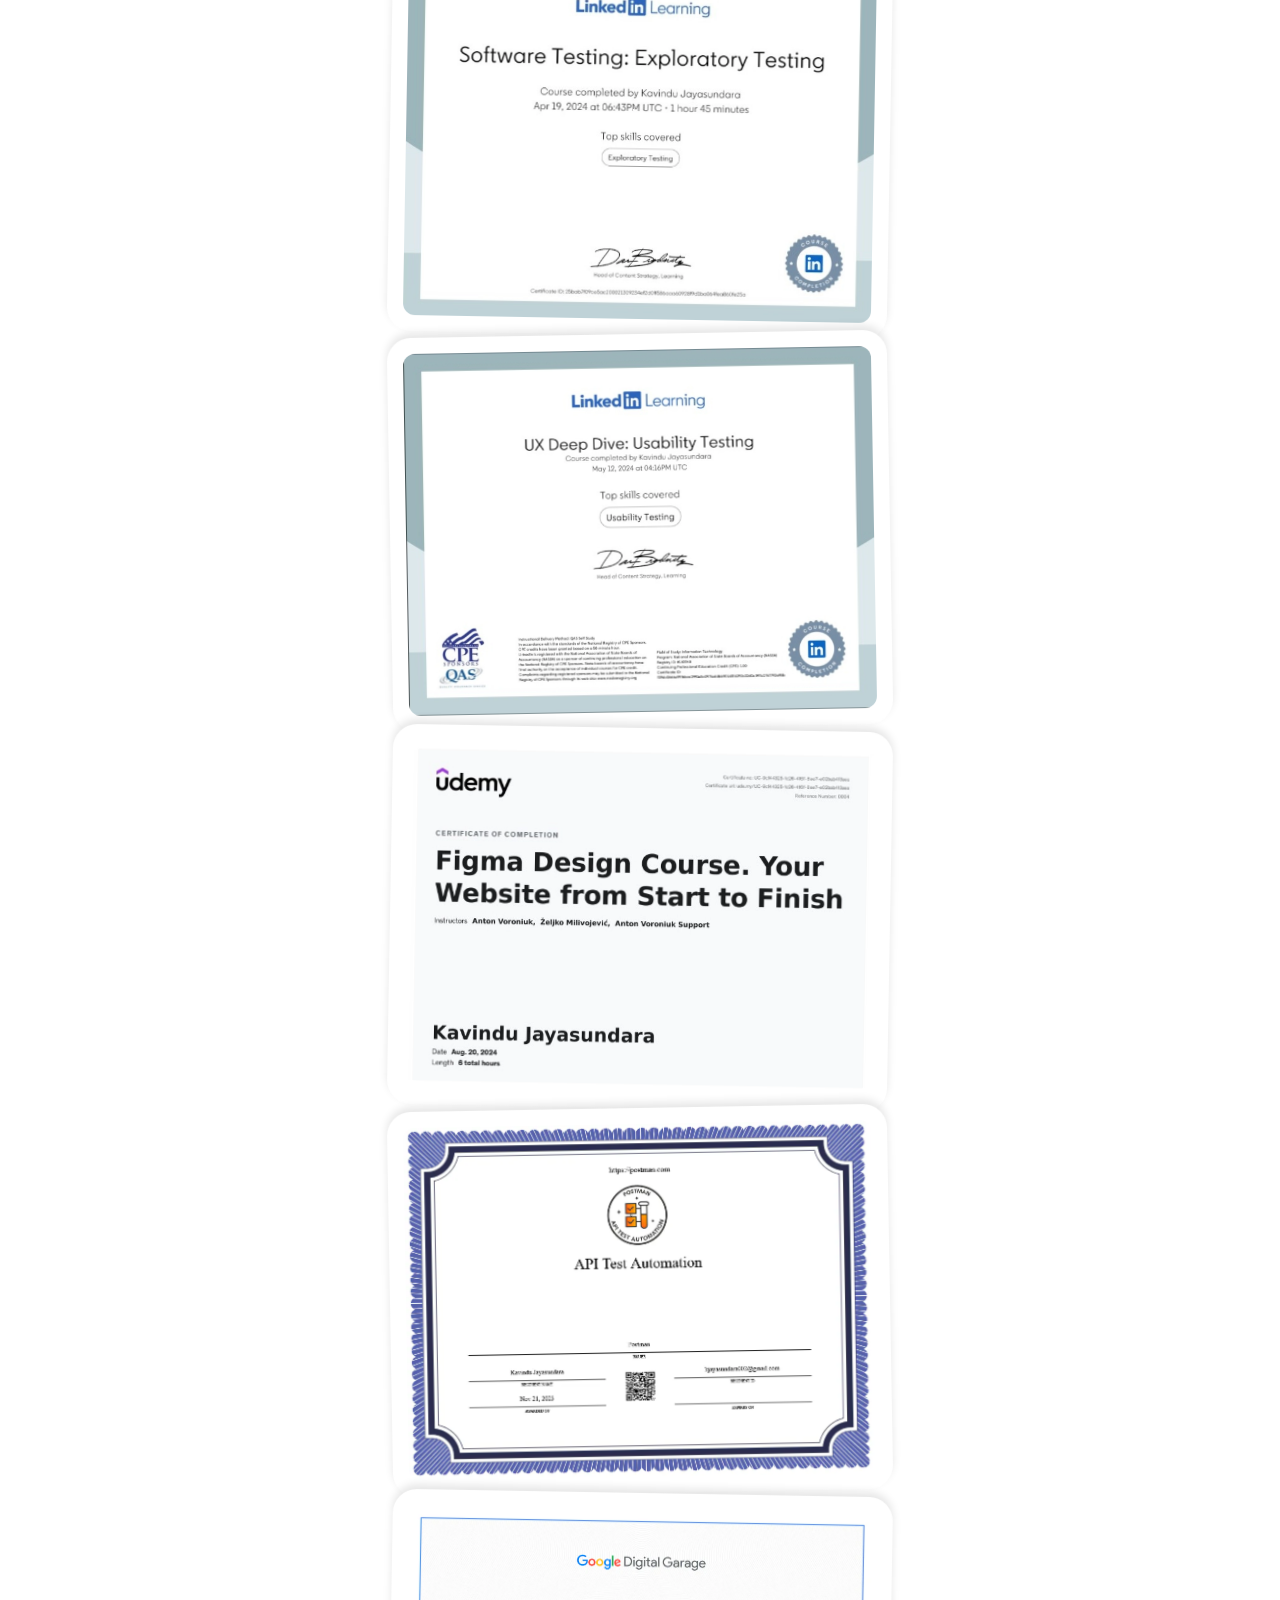
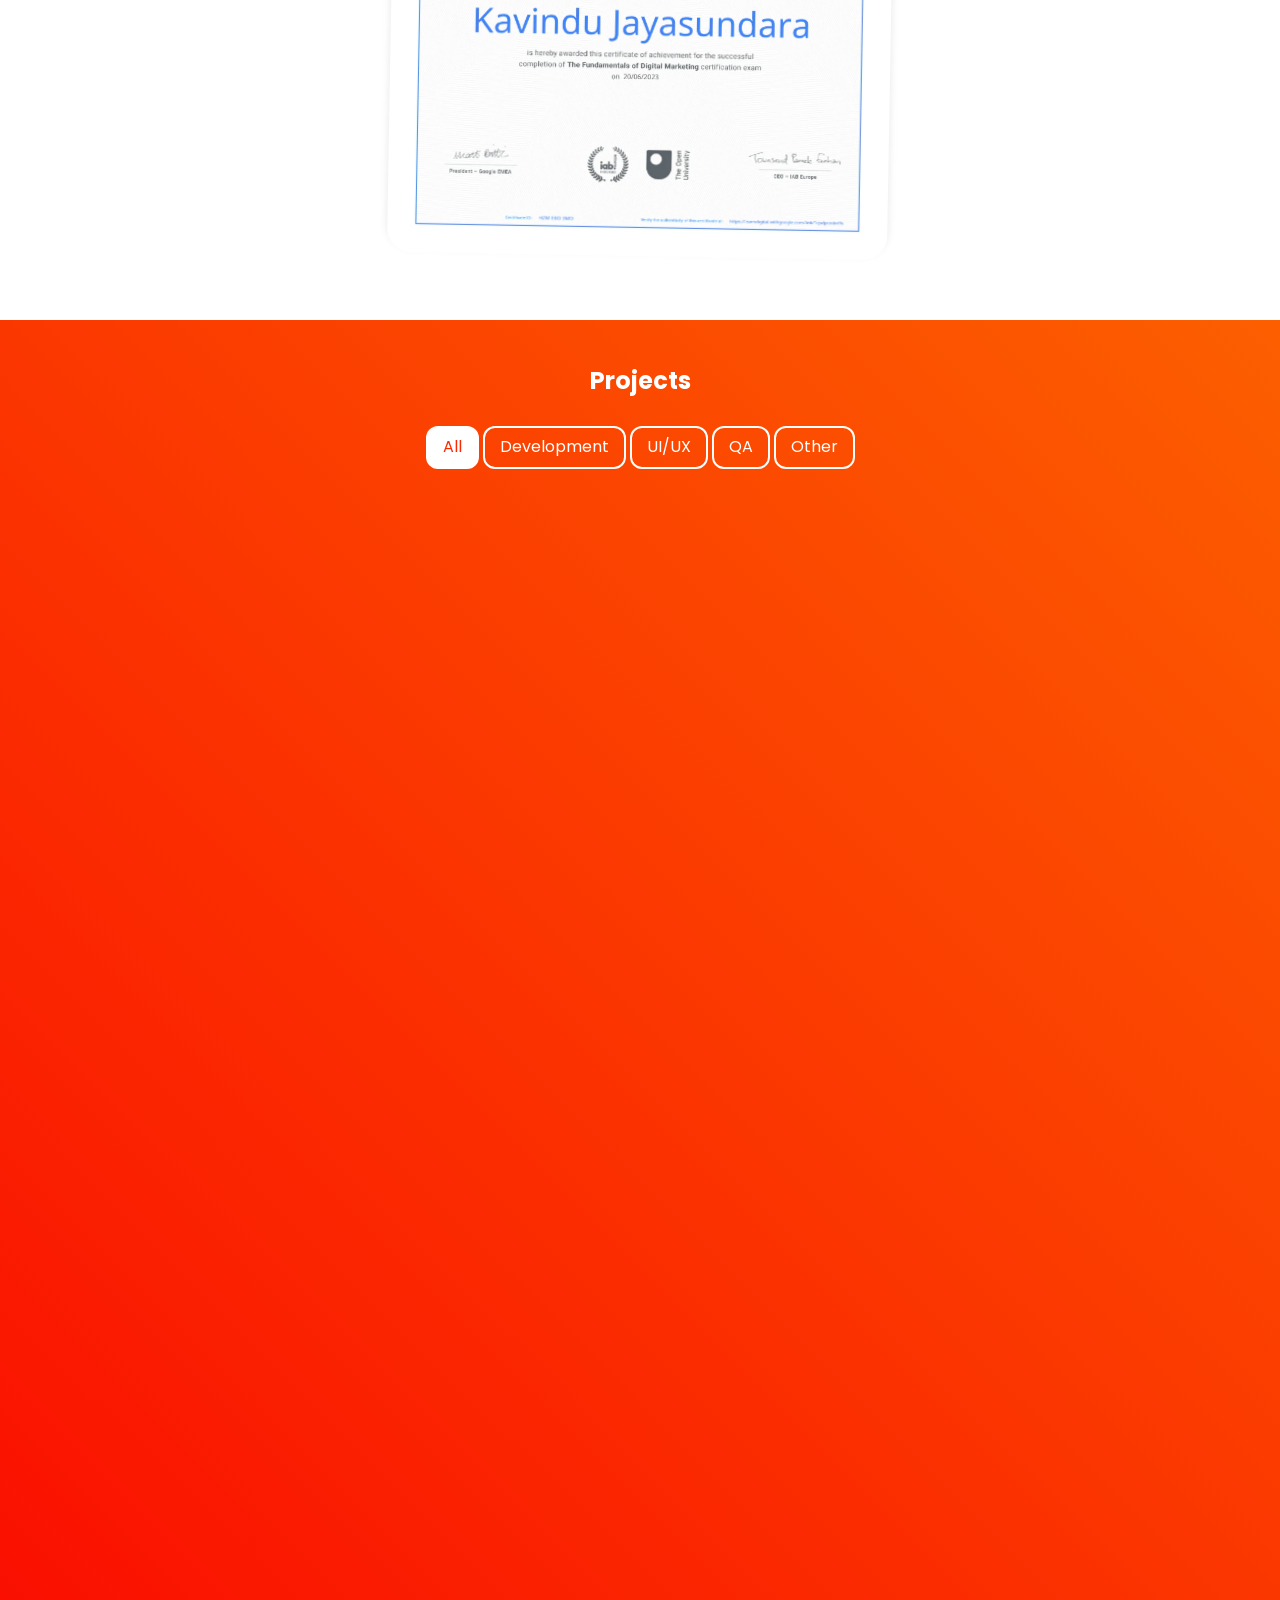
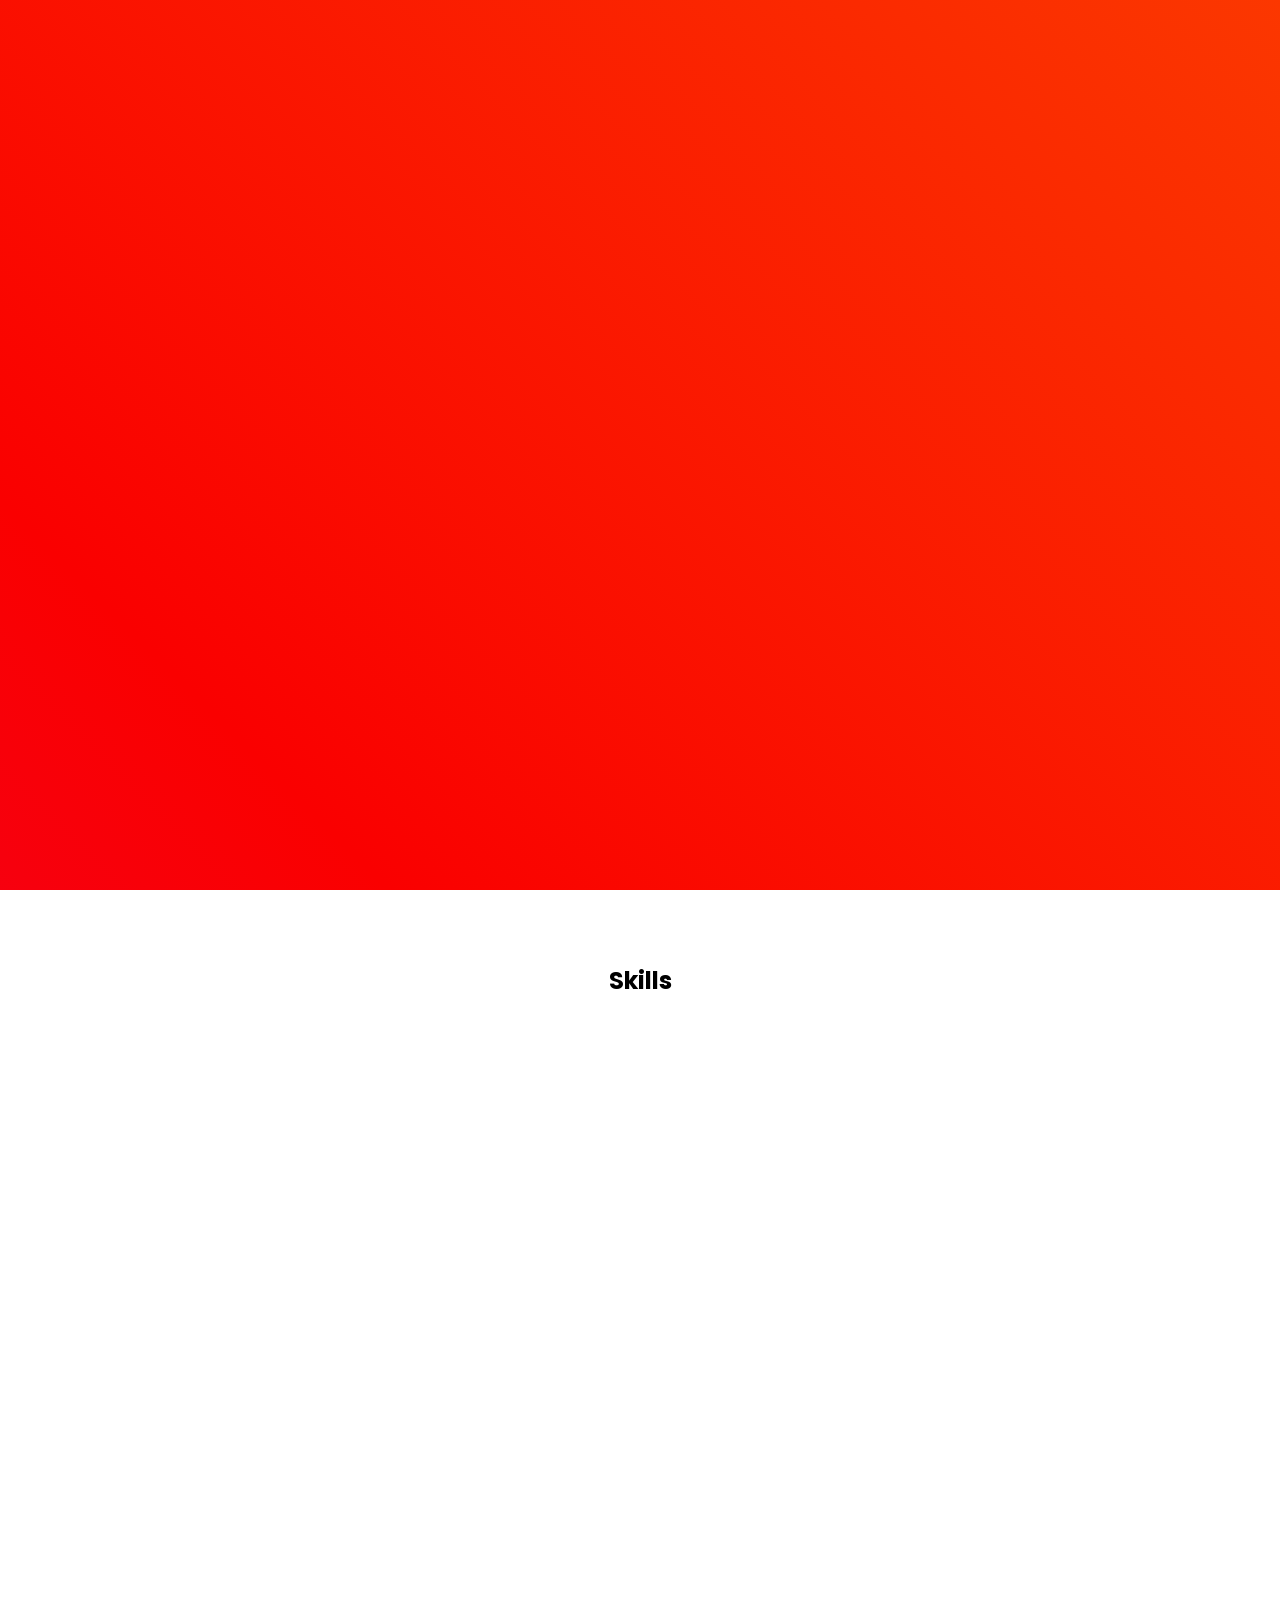
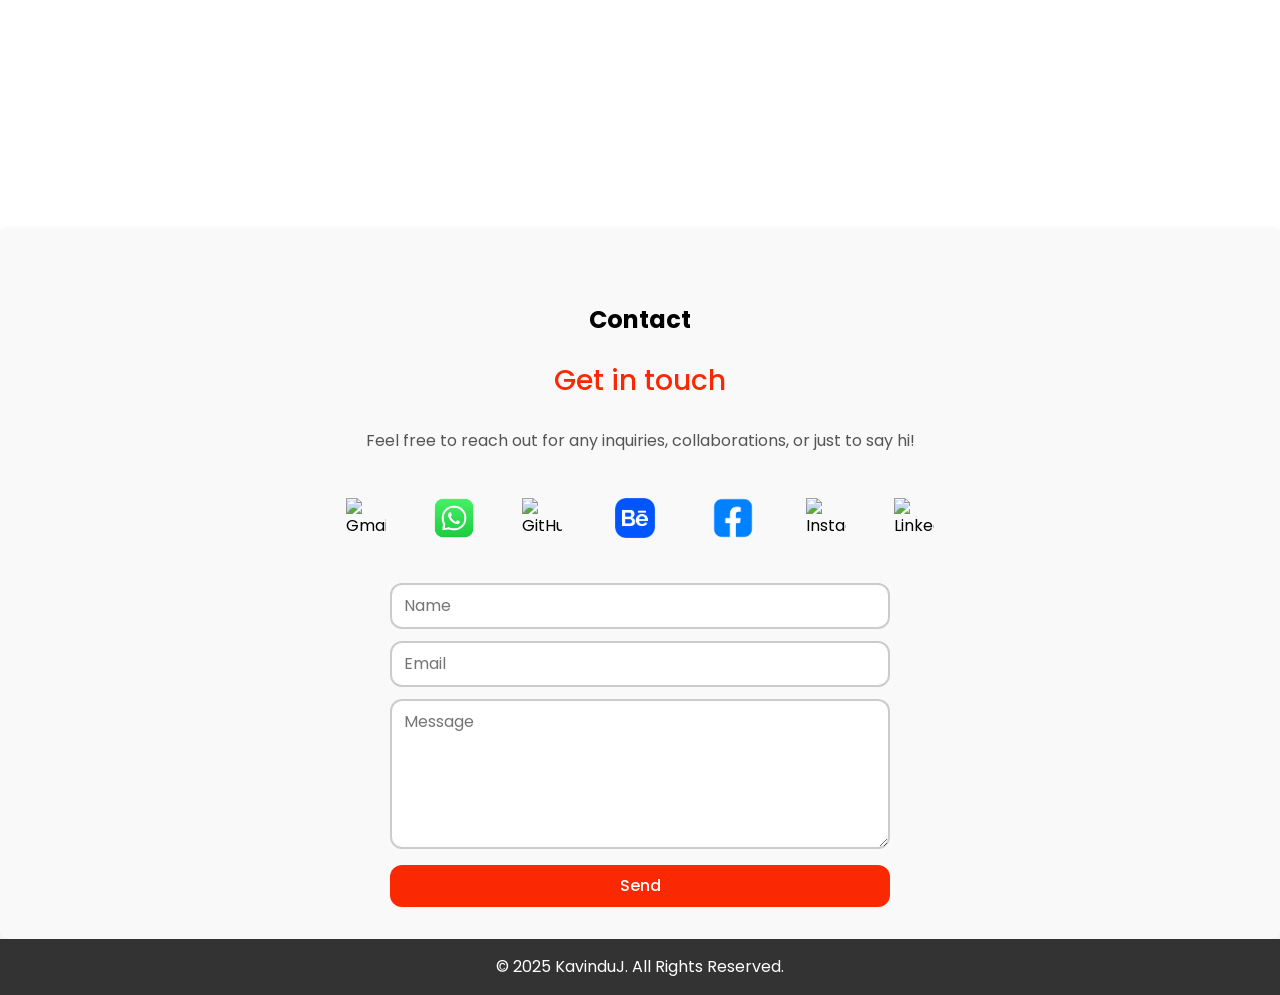
==== commit 101c5ec6: "animations updated" ====
--- a/index.html
+++ b/index.html
@@ -13,6 +13,8 @@
     <link rel="icon" type="image/png" sizes="32x32" href="assets/favicon/favicon-32x32.png">
     <link rel="icon" type="image/png" sizes="16x16" href="assets/favicon/favicon-16x16.png">
     <link rel="manifest" href="assets/favicon/site.webmanifest">
+
+    <link href="https://unpkg.com/aos@2.3.1/dist/aos.css" rel="stylesheet">
 
     <link rel="preconnect" href="https://fonts.googleapis.com">
     <link rel="preconnect" href="https://fonts.gstatic.com" crossorigin>
@@ -84,7 +86,7 @@
 
             <div class="experience">
 
-                <div class="experience-card" data-aos="fade-up">
+                <div class="experience-card" data-aos="fade-left">
                     <div class="company-logo">
                         <img src="assets/upwork.webp" alt="freelance Logo">
                     </div>
@@ -218,7 +220,7 @@
             </div>
 
             <div class="projects-container">
-                <div class="project-card" data-category="development">
+                <div class="project-card" data-category="development" data-aos="zoom-in-up">
                     <div class="github-circle">
                         <a href="https://github.com/KaviDJ02/DSMS-Layered" target="_blank">🔗</a>
                     </div>
@@ -238,7 +240,7 @@
                     </div>
                 </div>
 
-                <div class="project-card" data-category="development">
+                <div class="project-card" data-category="development" data-aos="zoom-in-up">
                     <div class="github-circle">
                         <a href="https://github.com/KaviDJ02/Tic-Tac-Toe--Championship-Edition" target="_blank">🔗</a>
                     </div>
@@ -256,7 +258,7 @@
                     </div>
                 </div>
 
-                <div class="project-card" data-category="development">
+                <div class="project-card" data-category="development" data-aos="zoom-in-up">
                     <div class="github-circle">
                         <a href="https://github.com/KaviDJ02/PaanMS" target="_blank">🔗</a>
                     </div>
@@ -275,7 +277,7 @@
                     </div>
                 </div>
 
-                <div class="project-card" data-category="development">
+                <div class="project-card" data-category="development" data-aos="zoom-in-up">
                     <div class="github-circle">
                         <a href="https://padreginos.netlify.app/" target="_blank">🔗</a>
                     </div>
@@ -295,7 +297,7 @@
                 </div>
 
 
-                <div class="project-card" data-category="uiux">
+                <div class="project-card" data-category="uiux" data-aos="zoom-in-up">
                     <div class="github-circle">
                         <a href="https://www.figma.com/design/4jXGVnDWNvvVJOE4nsjIx7/ELIGHT-LMS-Design?node-id=0-1&t=AHmjKrKjXVusS9nU-1"
                            target="_blank">🔗</a>
@@ -315,7 +317,7 @@
 
                 </div>
 
-                <div class="project-card" data-category="uiux">
+                <div class="project-card" data-category="uiux" data-aos="zoom-in-up">
                     <div class="github-circle">
                         <a href="https://www.figma.com/design/nfFkETYxzq39R1jXiyJLMJ/Designthon?node-id=1-5&t=LYqQ91v889f4nBJC-1"
                            target="_blank">🔗</a>
@@ -334,7 +336,7 @@
                     </div>
                 </div>
 
-                <div class="project-card" data-category="uiux">
+                <div class="project-card" data-category="uiux" data-aos="zoom-in-up">
                     <div class="github-circle">
                         <a href="https://www.figma.com/design/MvpJ8ugK0cSsTURPwMdy0Z/Paws-and-Claws?node-id=0-1&t=QijCXGqgjQkrOdX2-1"
                            target="_blank">🔗</a>
@@ -351,7 +353,7 @@
                     </div>
                 </div>
 
-                <div class="project-card" data-category="qa">
+                <div class="project-card" data-category="qa" data-aos="zoom-in-up">
                     <div class="github-circle">
                         <a href="https://docs.google.com/spreadsheets/d/1PVt9SnPq1NbowZTDpJ9HK-1UOrgUtzHi-j5vUQX8ffA/edit?usp=sharing"
                            target="_blank">🔗</a>
@@ -368,7 +370,7 @@
                     </div>
                 </div>
 
-                <div class="project-card" data-category="qa">
+                <div class="project-card" data-category="qa" data-aos="zoom-in-up">
                     <div class="github-circle">
                         <a href="https://docs.google.com/document/d/1ReOEV8eL3ypNCtL0hy8ESjtoxToyFR9wSRn1cCNfHq4/edit?usp=sharing"
                            target="_blank">🔗</a>
@@ -386,7 +388,7 @@
                     </div>
                 </div>
 
-                <div class="project-card" data-category="other">
+                <div class="project-card" data-category="other" data-aos="zoom-in-up">
                     <div class="github-circle">
                         <a href="" target="_blank">🔗</a>
                     </div>
@@ -402,7 +404,7 @@
                     </div>
                 </div>
 
-                <div class="project-card" data-category="other">
+                <div class="project-card" data-category="other" data-aos="zoom-in-up">
                     <div class="github-circle">
                         <a href="" target="_blank">🔗</a>
                     </div>
@@ -418,7 +420,7 @@
                     </div>
                 </div>
 
-                <div class="project-card" data-category="photography">
+                <div class="project-card" data-category="photography" data-aos="zoom-in-up">
                     <div class="github-circle">
                         <a href="https://lustralight.studio/" target="_blank">🔗</a>
                     </div>
@@ -561,5 +563,10 @@
 <script src="script.js"></script>
 <script src="assets/finisher-header.es5.min.js" type="text/javascript"></script>
 
+<script src="https://unpkg.com/aos@2.3.1/dist/aos.js"></script>
+
+<script>
+    AOS.init();
+</script>
 </body>
 </html>
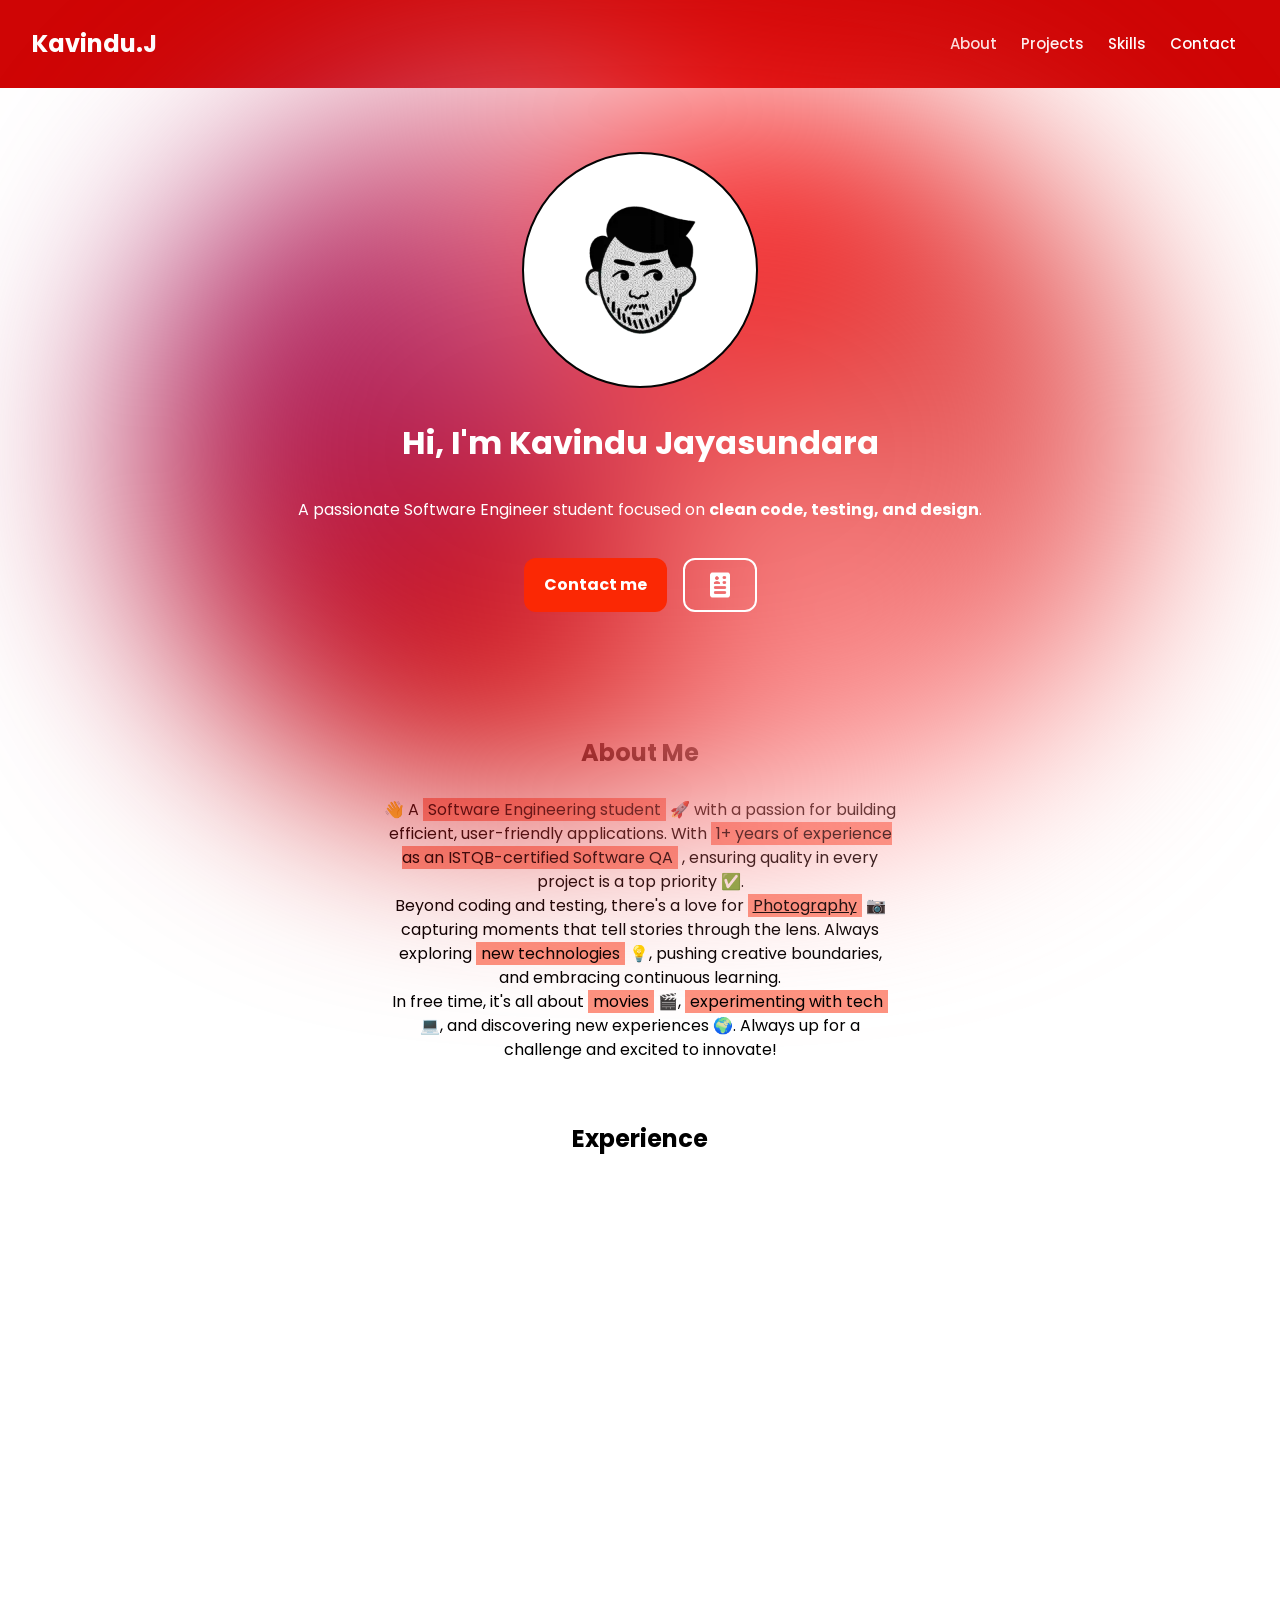
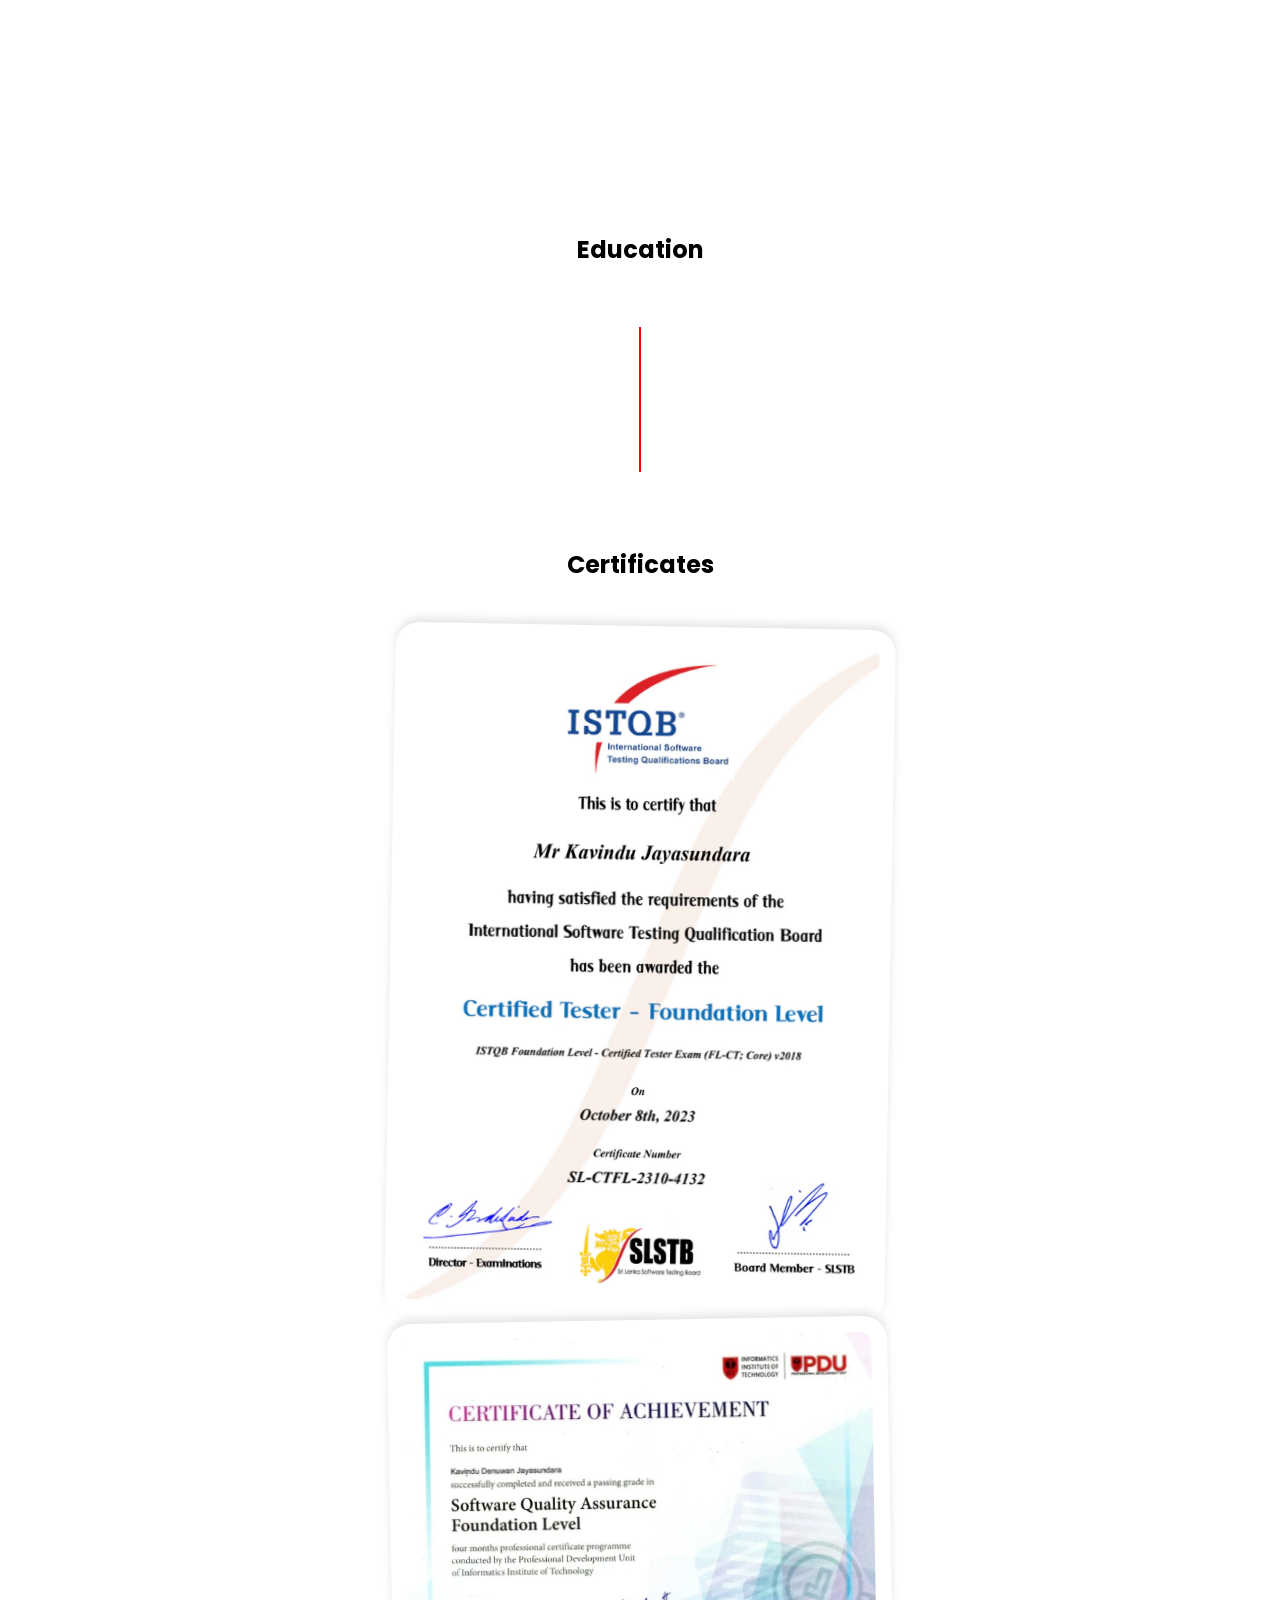
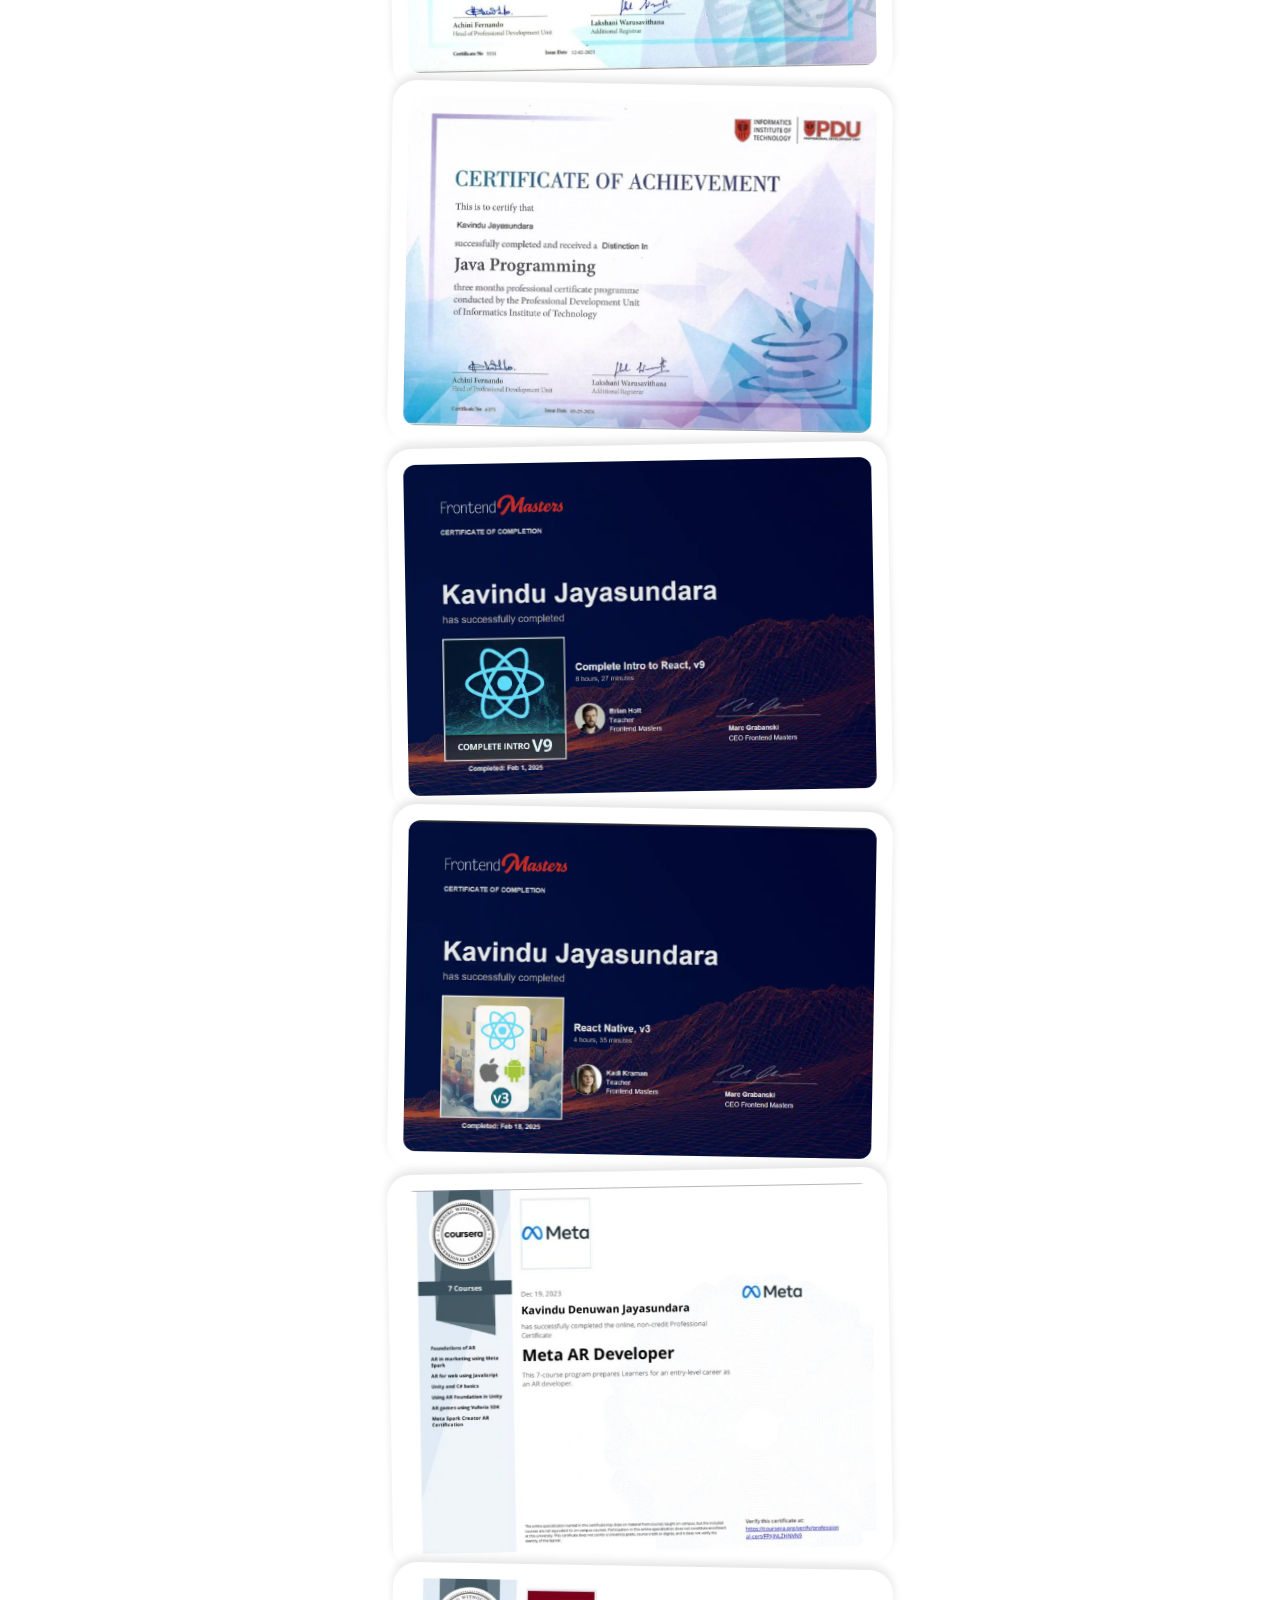
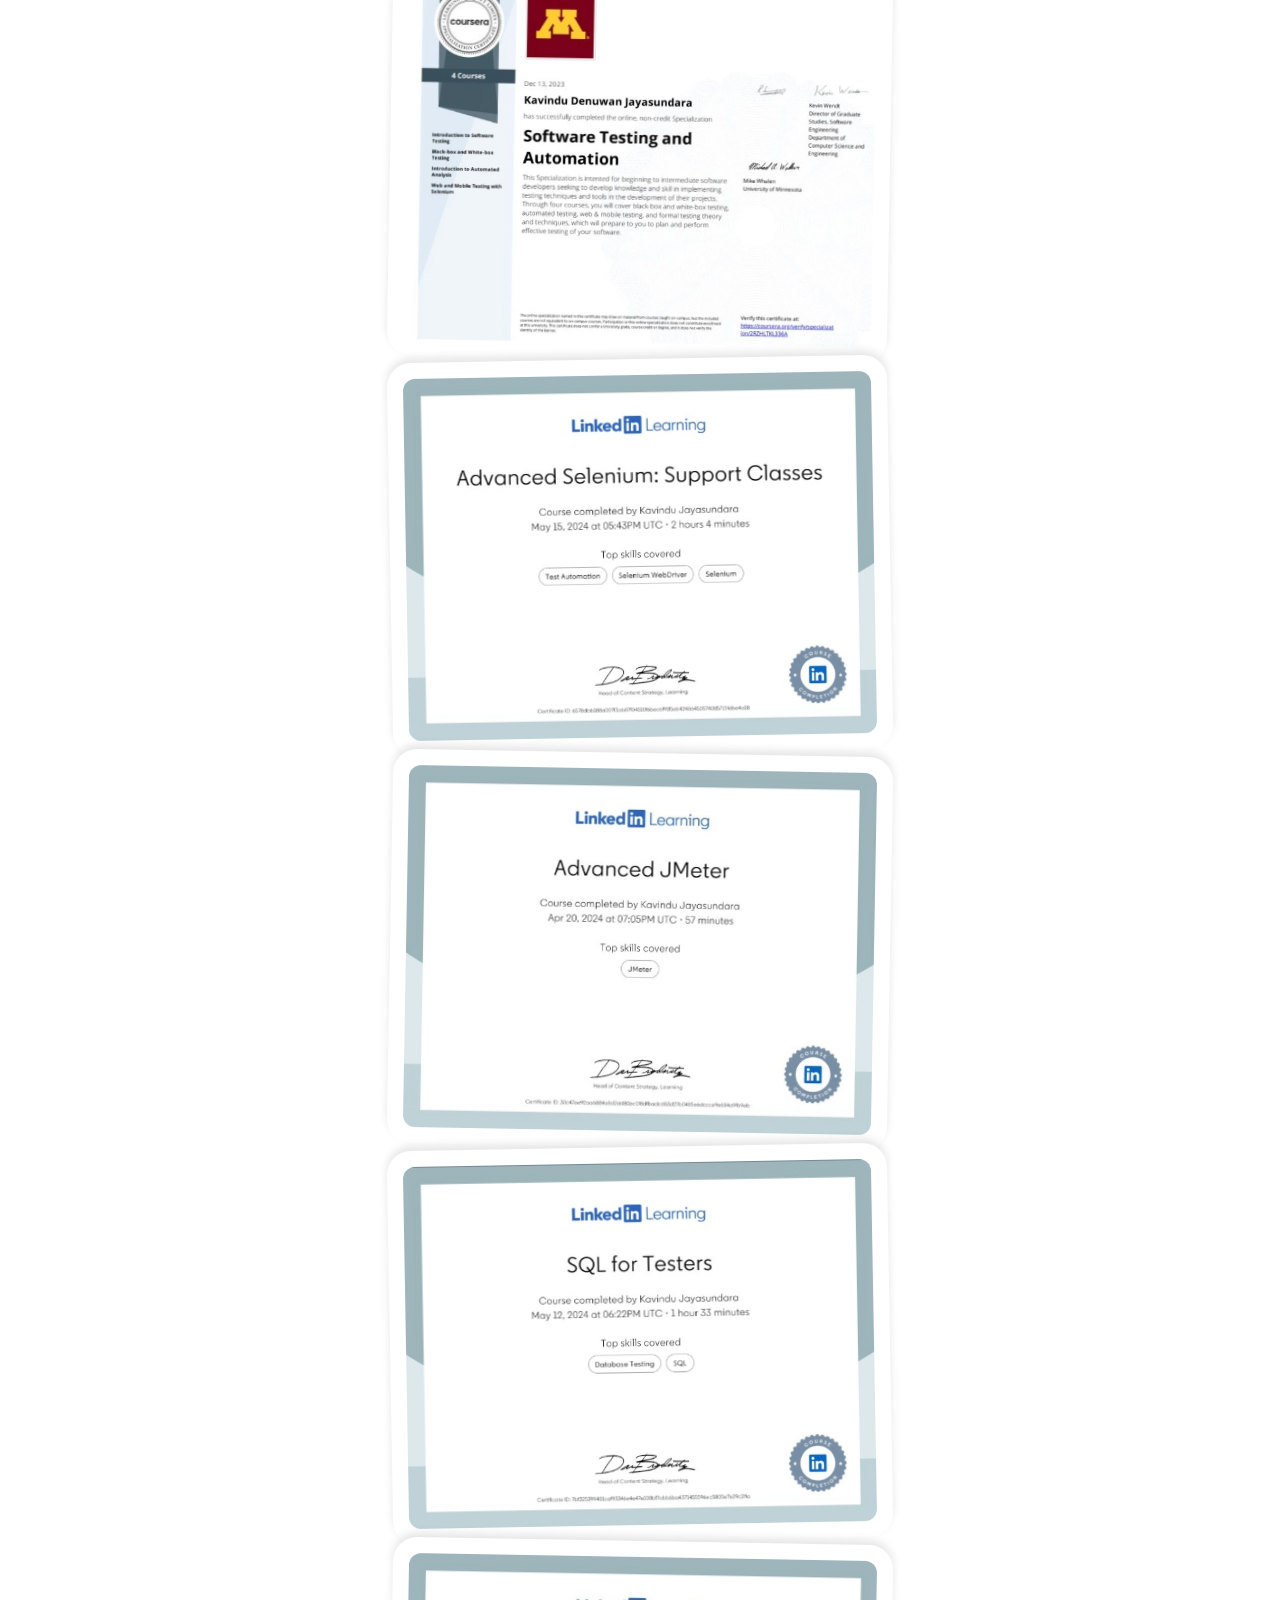
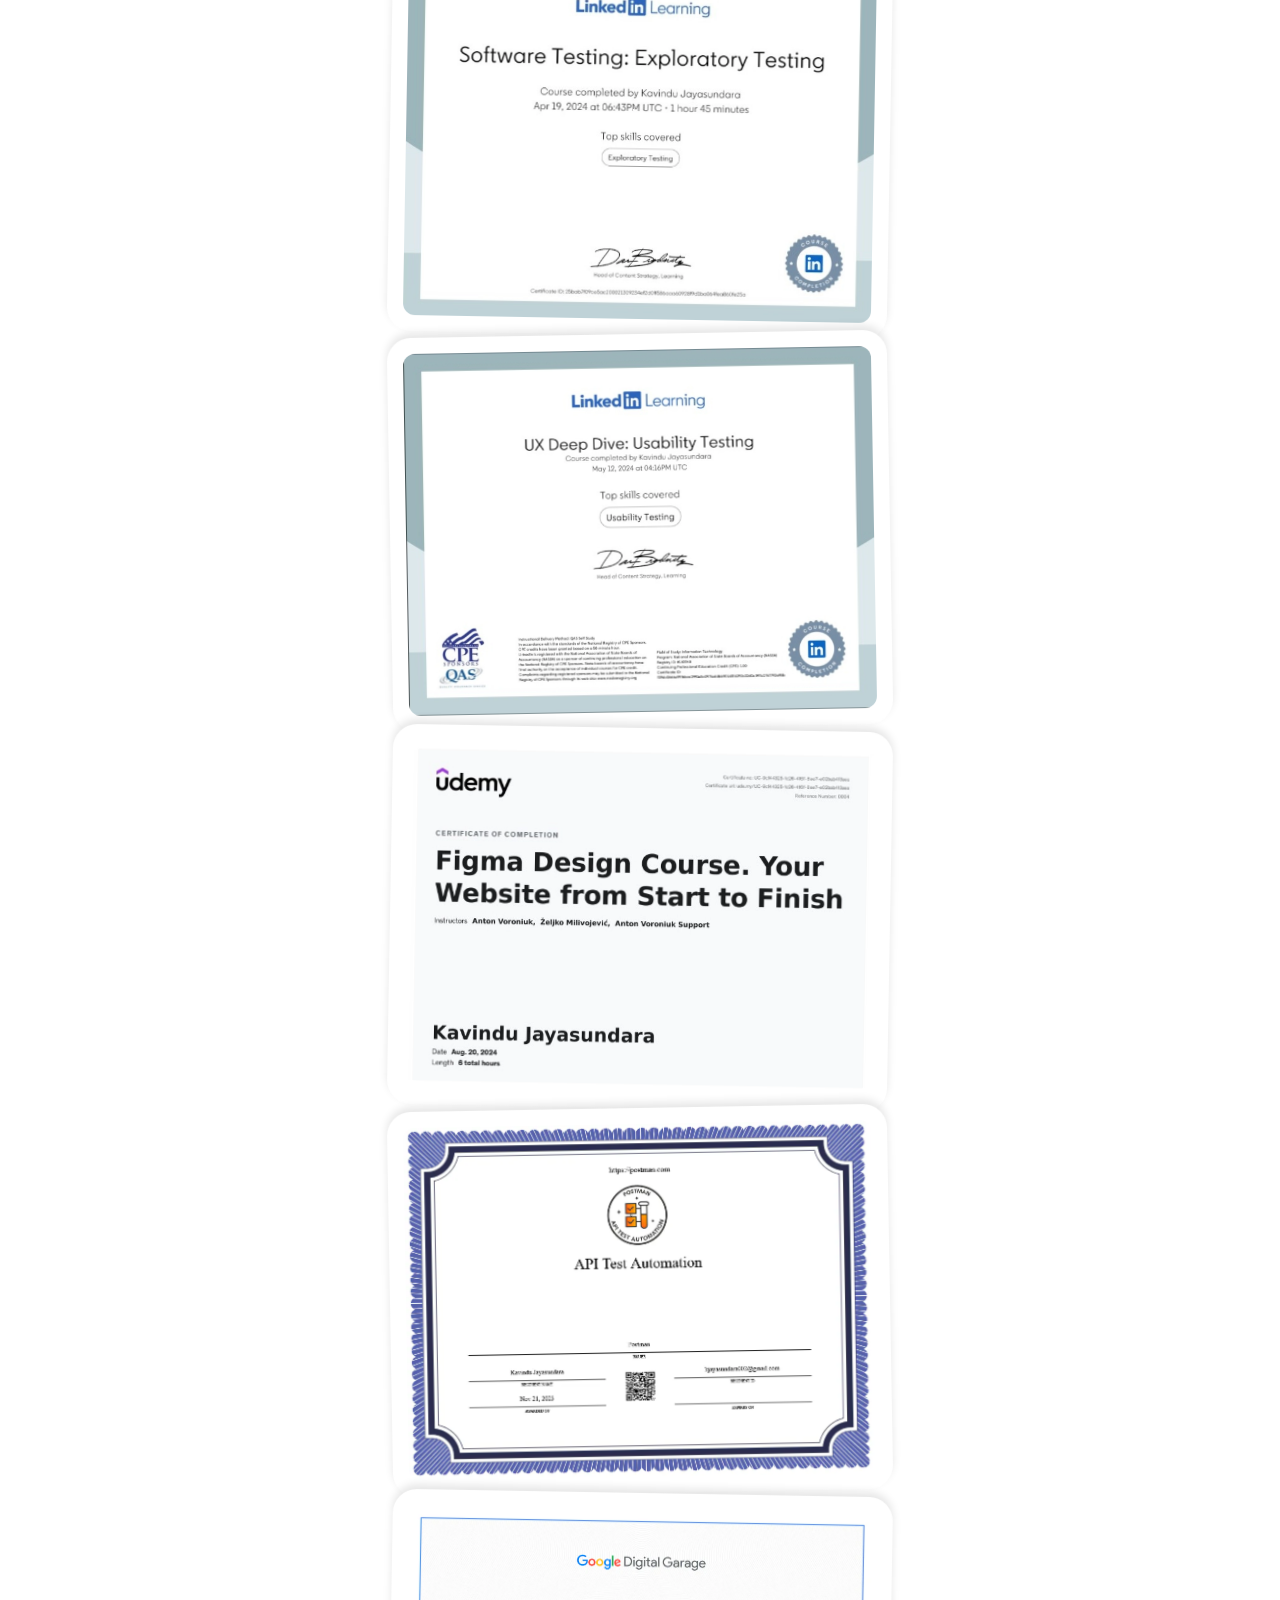
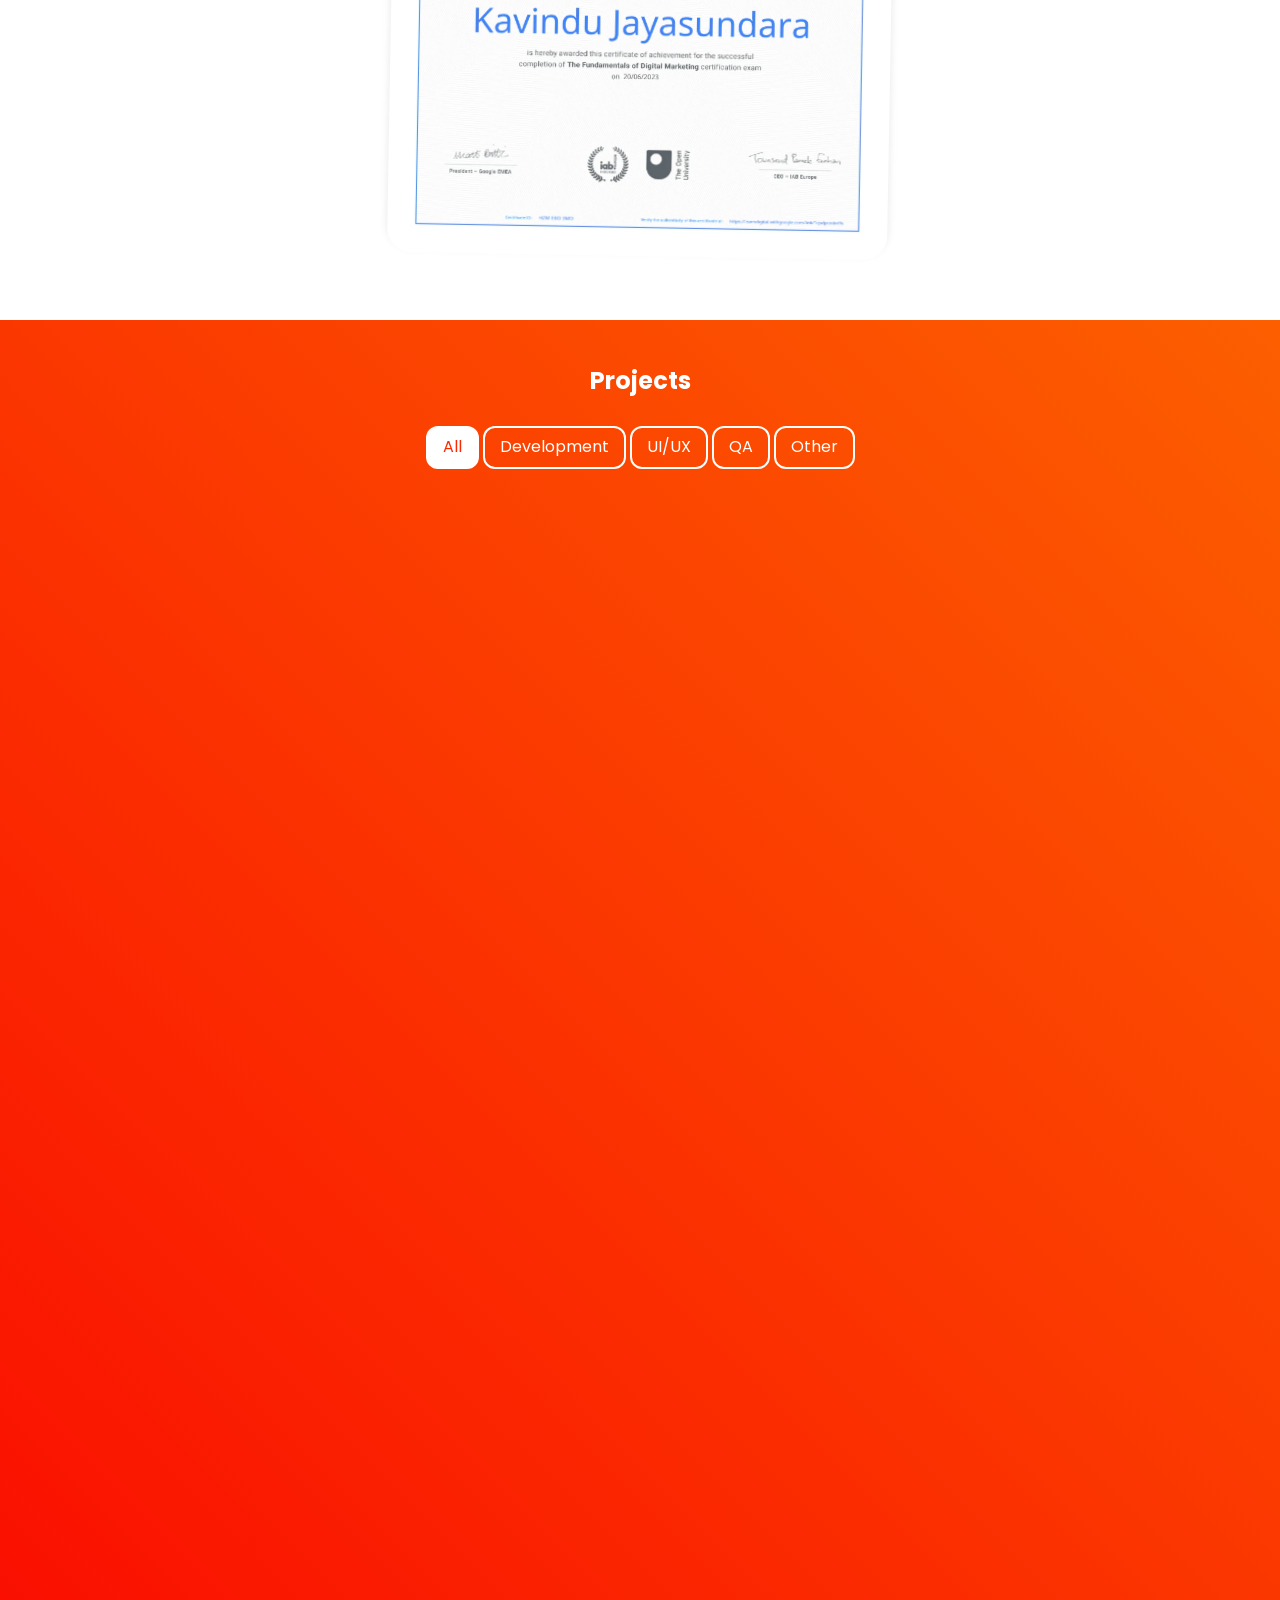
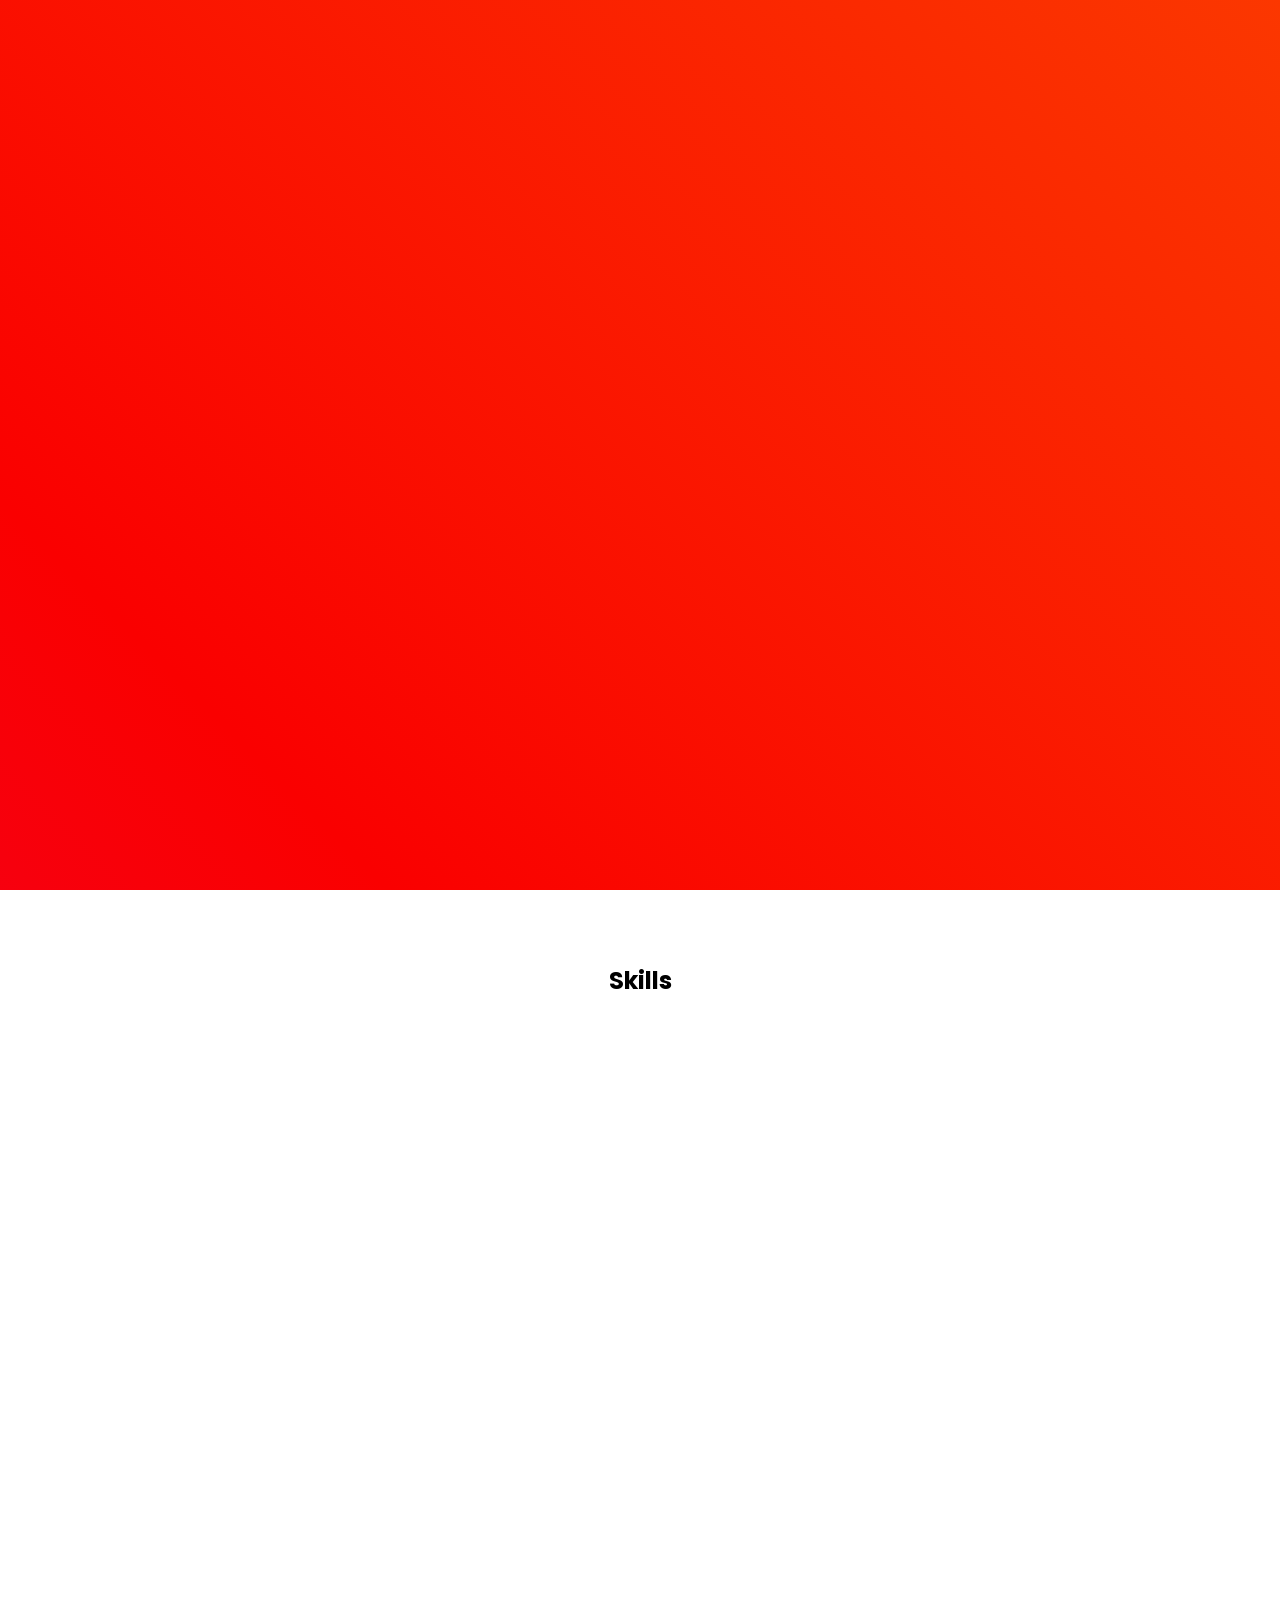
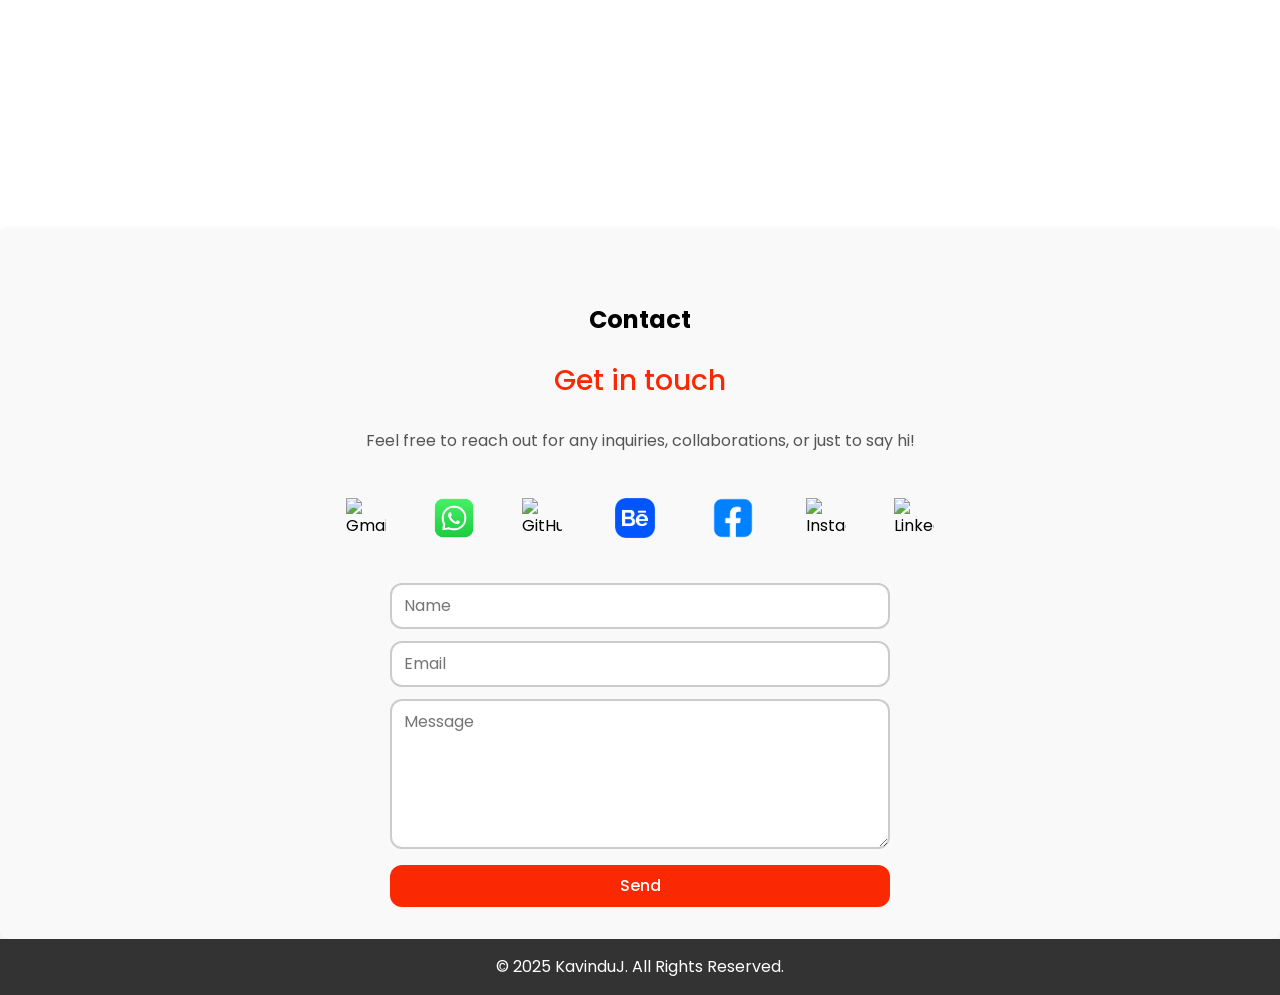
==== commit b8d03092: "updated UI" ====
--- a/index.html
+++ b/index.html
@@ -22,8 +22,6 @@
           rel="stylesheet">
 </head>
 <body>
-<div class="finisher-header" style="width: 100%; height: 700px;">
-
     <header class="headerNav">
         <a href="/" class="logo-text poppins-bold">Kavindu.J</a>
         <nav class="nav">
@@ -37,13 +35,14 @@
     </header>
     <main>
         <section class="hero-section">
+
             <div class="header">
                 <div class="hero">
                     <div class="hero-img-bg">
                         <img class="hero-img" src="assets/logo.webp" alt="hero image">
                     </div>
                     <h1 class="hero-title poppins-bold">Hi, I'm Kavindu Jayasundara</h1>
-                    <p class="hero-subtitle poppins-regular">Developer | Tester | Designer</p>
+                    <p class="hero-subtitle poppins-regular">A passionate Software Engineer student focused on <strong>clean code, testing, and design</strong>.</p>
                     <div class="hero-buttons">
                         <button class="primary-button">
                             <a class="poppins-bold" href="#contact">Contact me</a>
@@ -52,6 +51,12 @@
                             <img class="cv-img" src="assets/cv.webp" alt="cv">
                         </button>
                     </div>
+                </div>
+            </div>
+
+            <div class="blob-outer-container">
+                <div class="blob-inner-container">
+                    <div class="blob"></div>
                 </div>
             </div>
         </section>
@@ -558,10 +563,8 @@
             <button id="goTopBtn" class="go-top-button">Go to Top</button>
         </div>
     </footer>
-</div>
 
 <script src="script.js"></script>
-<script src="assets/finisher-header.es5.min.js" type="text/javascript"></script>
 
 <script src="https://unpkg.com/aos@2.3.1/dist/aos.js"></script>
 
--- a/styles.css
+++ b/styles.css
@@ -1,6 +1,11 @@
 :root {
     --primary: #fb2804;
     --bgColor: #ffffff;
+}
+
+[data-theme="dark"] {
+    --bgColor: #121212;
+    --primary: #fb2804;
 }
 
 @layer reset {
@@ -186,6 +191,62 @@
         font-family: "Poppins", sans-serif;
         font-weight: 900;
         font-style: italic;
+    }
+}
+
+@layer bg-animation {
+    .blob-outer-container {
+        /*position: absolute;*/
+        /*height: 100%;*/
+        /*width: 100%;*/
+        /*z-index: -1;*/
+        /*inset: 0;*/
+        /*margin: auto;*/
+        /*filter: blur(100px);*/
+        /*!*opacity: 0.5;*!*/
+
+        position: fixed;
+        top: 0;
+        left: 0;
+        width: 100vw;
+        height: 100vh;
+        z-index: -1;
+        filter: blur(100px);
+        pointer-events: none;
+        transition: opacity 0.5s ease-in-out;
+    }
+
+    .blob-inner-container {
+        border-radius: 99999px;
+        position: absolute;
+        inset: 0;
+        margin: auto;
+        width: 100vw;
+        height: 100vh;
+        min-width: 1000px;
+        overflow: hidden;
+        background-color: #fff;
+        transform: scale(0.8);
+    }
+
+    .blob {
+        position: absolute;
+        width: 100vw;
+        height: 100vh;
+        inset: 0;
+        margin: auto;
+        background: conic-gradient(from 0deg, #ff0000, #e15555, #ff9393, #d11010, #ab2666, #ff9393);
+        animation: spinBlob 8s linear infinite;
+    }
+
+    @keyframes spinBlob {
+        0% {
+            transform: rotate(0deg) scale(2);
+        }
+
+        100% {
+            transform: rotate(1turn) scale(2);
+        }
     }
 }
 
@@ -204,7 +265,7 @@
         justify-content: space-between;
         align-items: center;
         padding: 1rem 2rem;
-        background-color: rgba(5, 5, 5, 0.5);
+        background-color: rgb(207, 5, 5);
         color: var(--bgColor);
     }
 
@@ -253,6 +314,12 @@
         padding-bottom: 3rem;
     }
 
+    .hero-section{
+        position: relative;
+        overflow: hidden;
+        z-index: 0;
+    }
+
     .hero {
         display: flex;
         flex-direction: column;
@@ -260,6 +327,7 @@
         align-items: center;
         gap: 1rem;
         margin-top: 4rem;
+        z-index: 1;
     }
 
     .hero-img-bg {
@@ -461,136 +529,12 @@
         width: 500px;
     }
 
-    @layer c-card-childs {
-        .c-card:nth-child(1) {
-            top: 1rem;
-            transform: rotate(1deg);
-        }
-
-        .c-card:nth-child(2) {
-            top: 2rem;
-            transform: rotate(-1deg);
-        }
-
-        .c-card:nth-child(3) {
-            top: 3rem;
-            transform: rotate(1deg);
-        }
-
-        .c-card:nth-child(4) {
-            top: 4rem;
-            transform: rotate(-1deg);
-        }
-
-        .c-card:nth-child(5) {
-            top: 5rem;
-            transform: rotate(1deg);
-        }
-
-        .c-card:nth-child(6) {
-            top: 6rem;
-            transform: rotate(-1deg);
-        }
-
-        .c-card:nth-child(7) {
-            top: 7rem;
-            transform: rotate(1deg);
-        }
-
-        .c-card:nth-child(8) {
-            top: 8rem;
-            transform: rotate(-1deg);
-        }
-
-        .c-card:nth-child(9) {
-            top: 9rem;
-            transform: rotate(1deg);
-        }
-
-        .c-card:nth-child(10) {
-            top: 10rem;
-            transform: rotate(-1deg);
-        }
-
-        .c-card:nth-child(11) {
-            top: 11rem;
-            transform: rotate(1deg);
-        }
-
-        .c-card:nth-child(12) {
-            top: 12rem;
-            transform: rotate(-1deg);
-        }
-
-        .c-card:nth-child(13) {
-            top: 13rem;
-            transform: rotate(1deg);
-        }
-
-        .c-card:nth-child(14) {
-            top: 14rem;
-            transform: rotate(-1deg);
-        }
-
-        .c-card:nth-child(15) {
-            top: 15rem;
-            transform: rotate(1deg);
-        }
-
-        .c-card:nth-child(16) {
-            top: 16rem;
-            transform: rotate(-1deg);
-        }
-
-        .c-card:nth-child(17) {
-            top: 17rem;
-            transform: rotate(1deg);
-        }
-
-        .c-card:nth-child(18) {
-            top: 18rem;
-            transform: rotate(-1deg);
-        }
-
-        .c-card:nth-child(19) {
-            top: 19rem;
-            transform: rotate(1deg);
-        }
-
-        .c-card:nth-child(20) {
-            top: 20rem;
-            transform: rotate(-1deg);
-        }
-
-        .c-card:nth-child(21) {
-            top: 21rem;
-            transform: rotate(1deg);
-        }
-
-        .c-card:nth-child(22) {
-            top: 22rem;
-            transform: rotate(-1deg);
-        }
-
-        .c-card:nth-child(23) {
-            top: 23rem;
-            transform: rotate(1deg);
-        }
-
-        .c-card:nth-child(24) {
-            top: 24rem;
-            transform: rotate(-1deg);
-        }
-
-        .c-card:nth-child(25) {
-            top: 25rem;
-            transform: rotate(1deg);
-        }
-
-        .c-card:nth-child(26) {
-            top: 26rem;
-            transform: rotate(-1deg);
-        }
+    .c-card:nth-child(even) {
+        transform: rotate(-1deg);
+    }
+
+    .c-card:nth-child(odd) {
+        transform: rotate(1deg);
     }
 
     /*project cards*/
@@ -1117,3 +1061,5 @@
 }
 
 
+
+
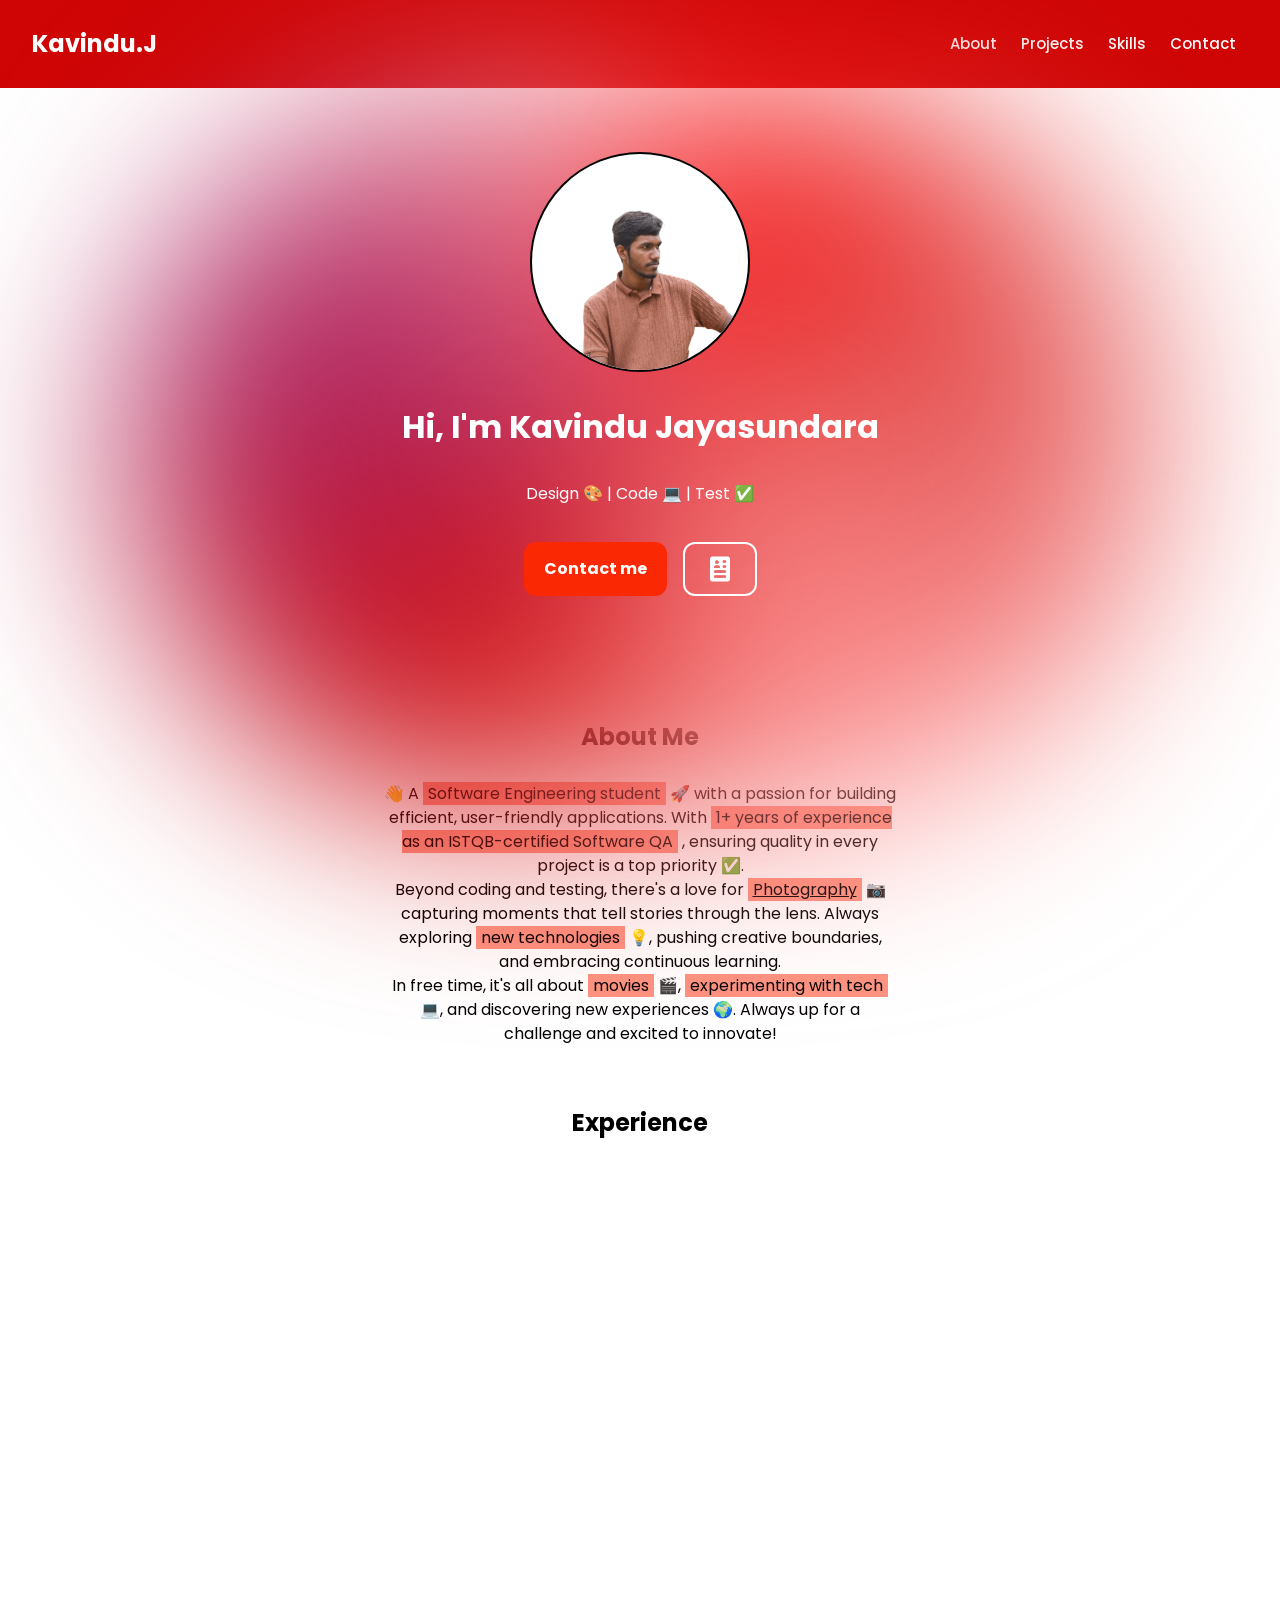
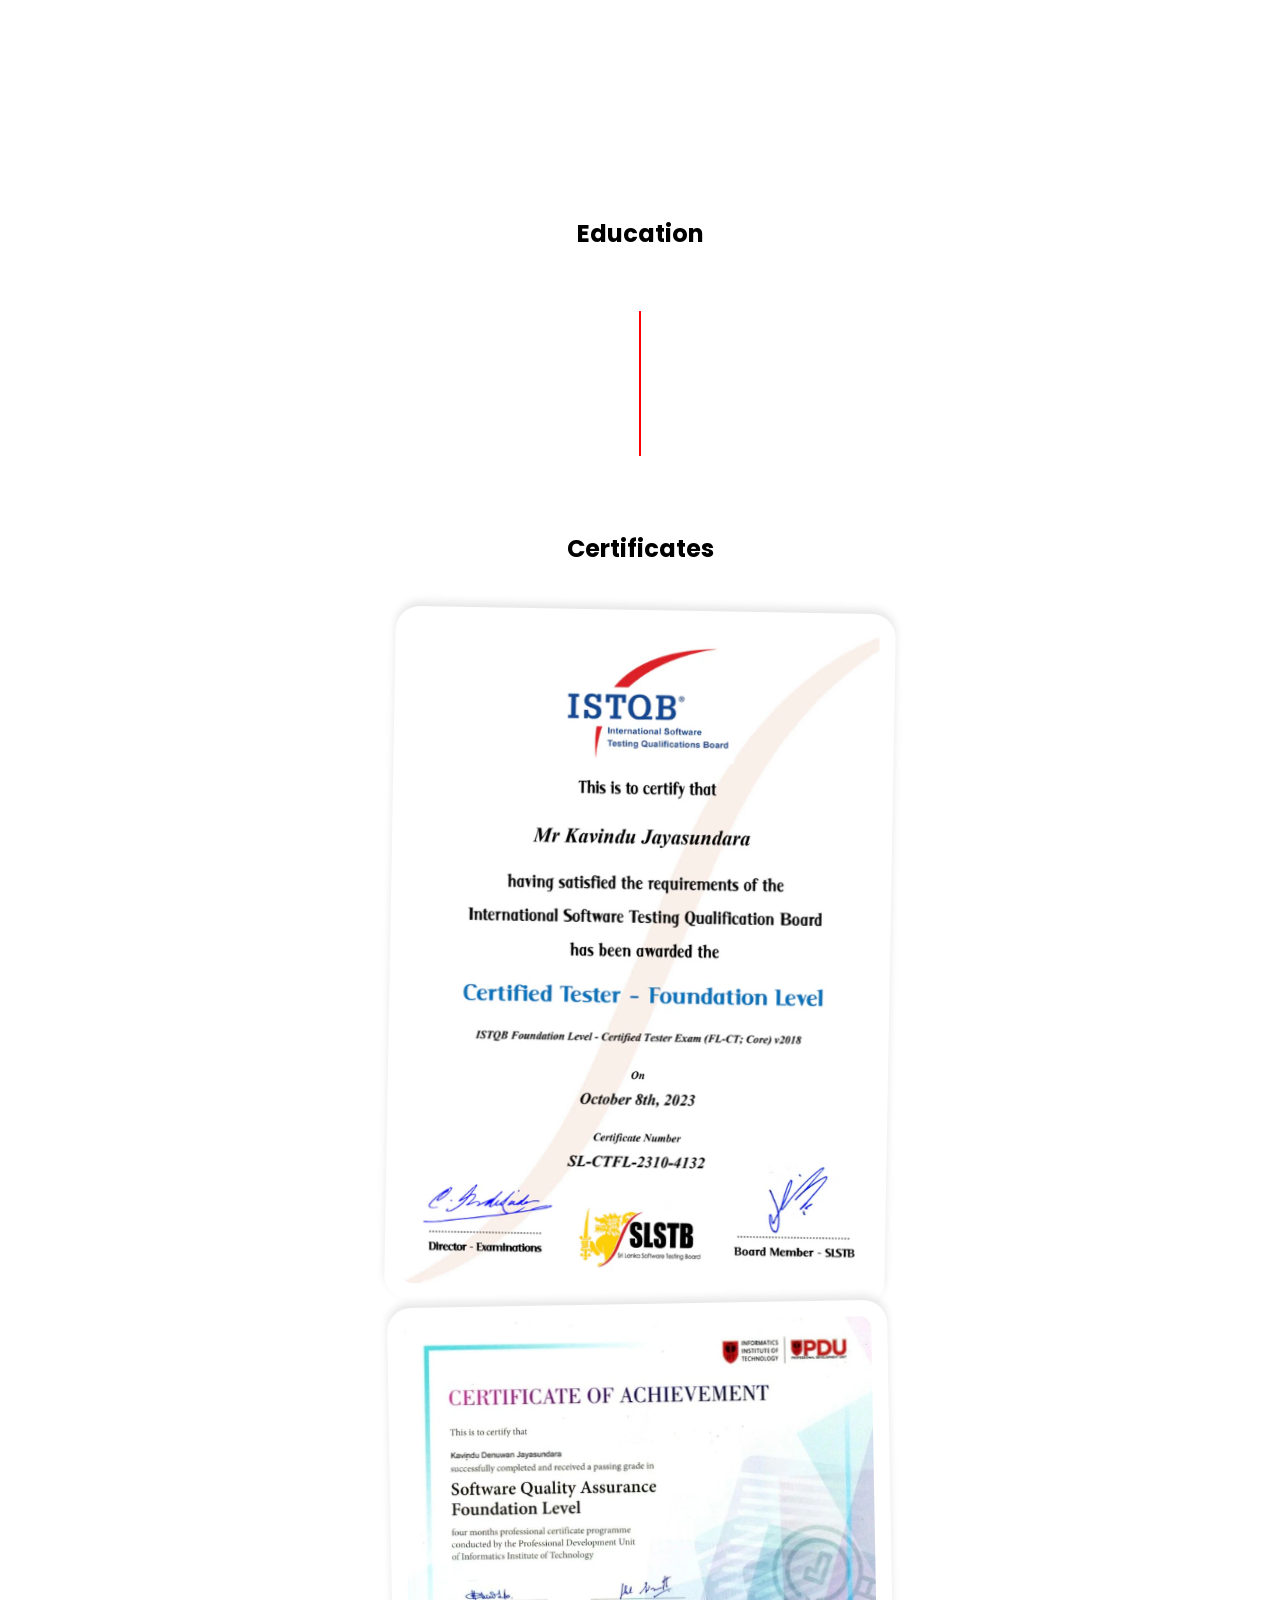
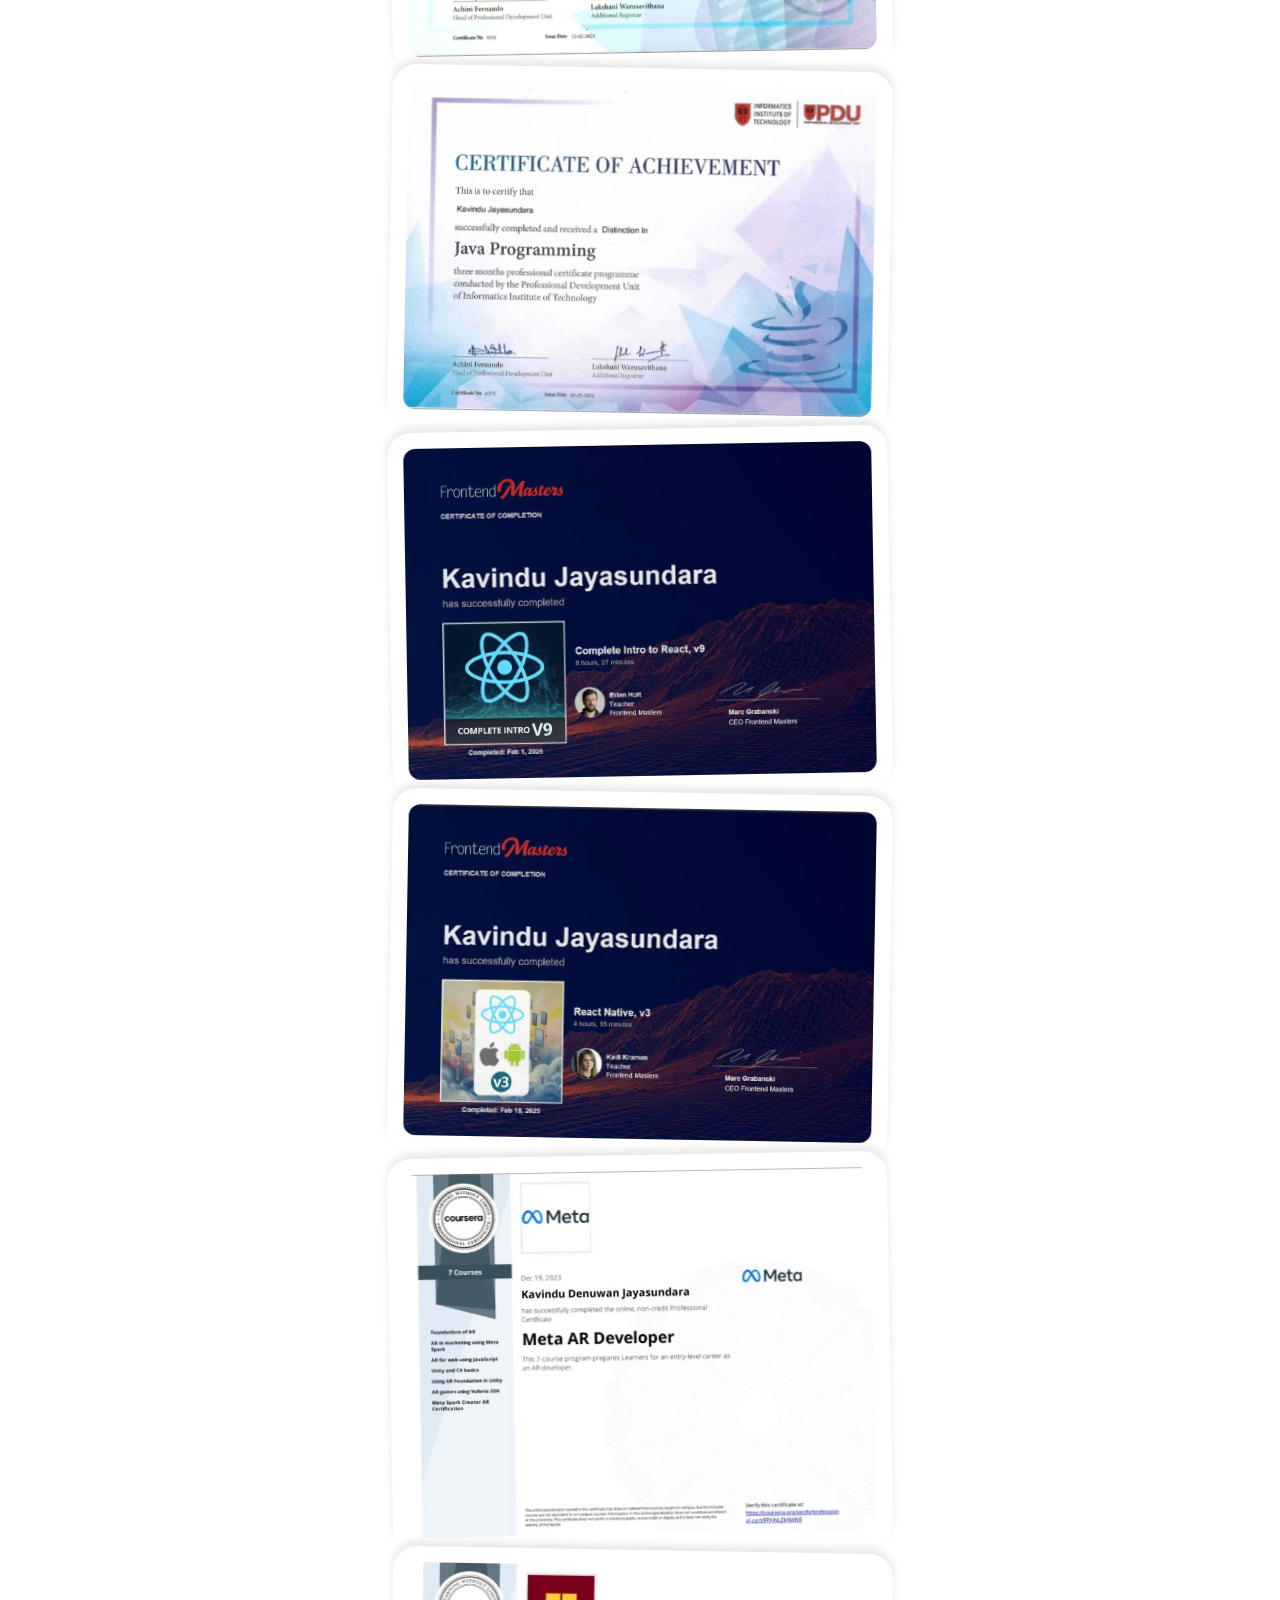
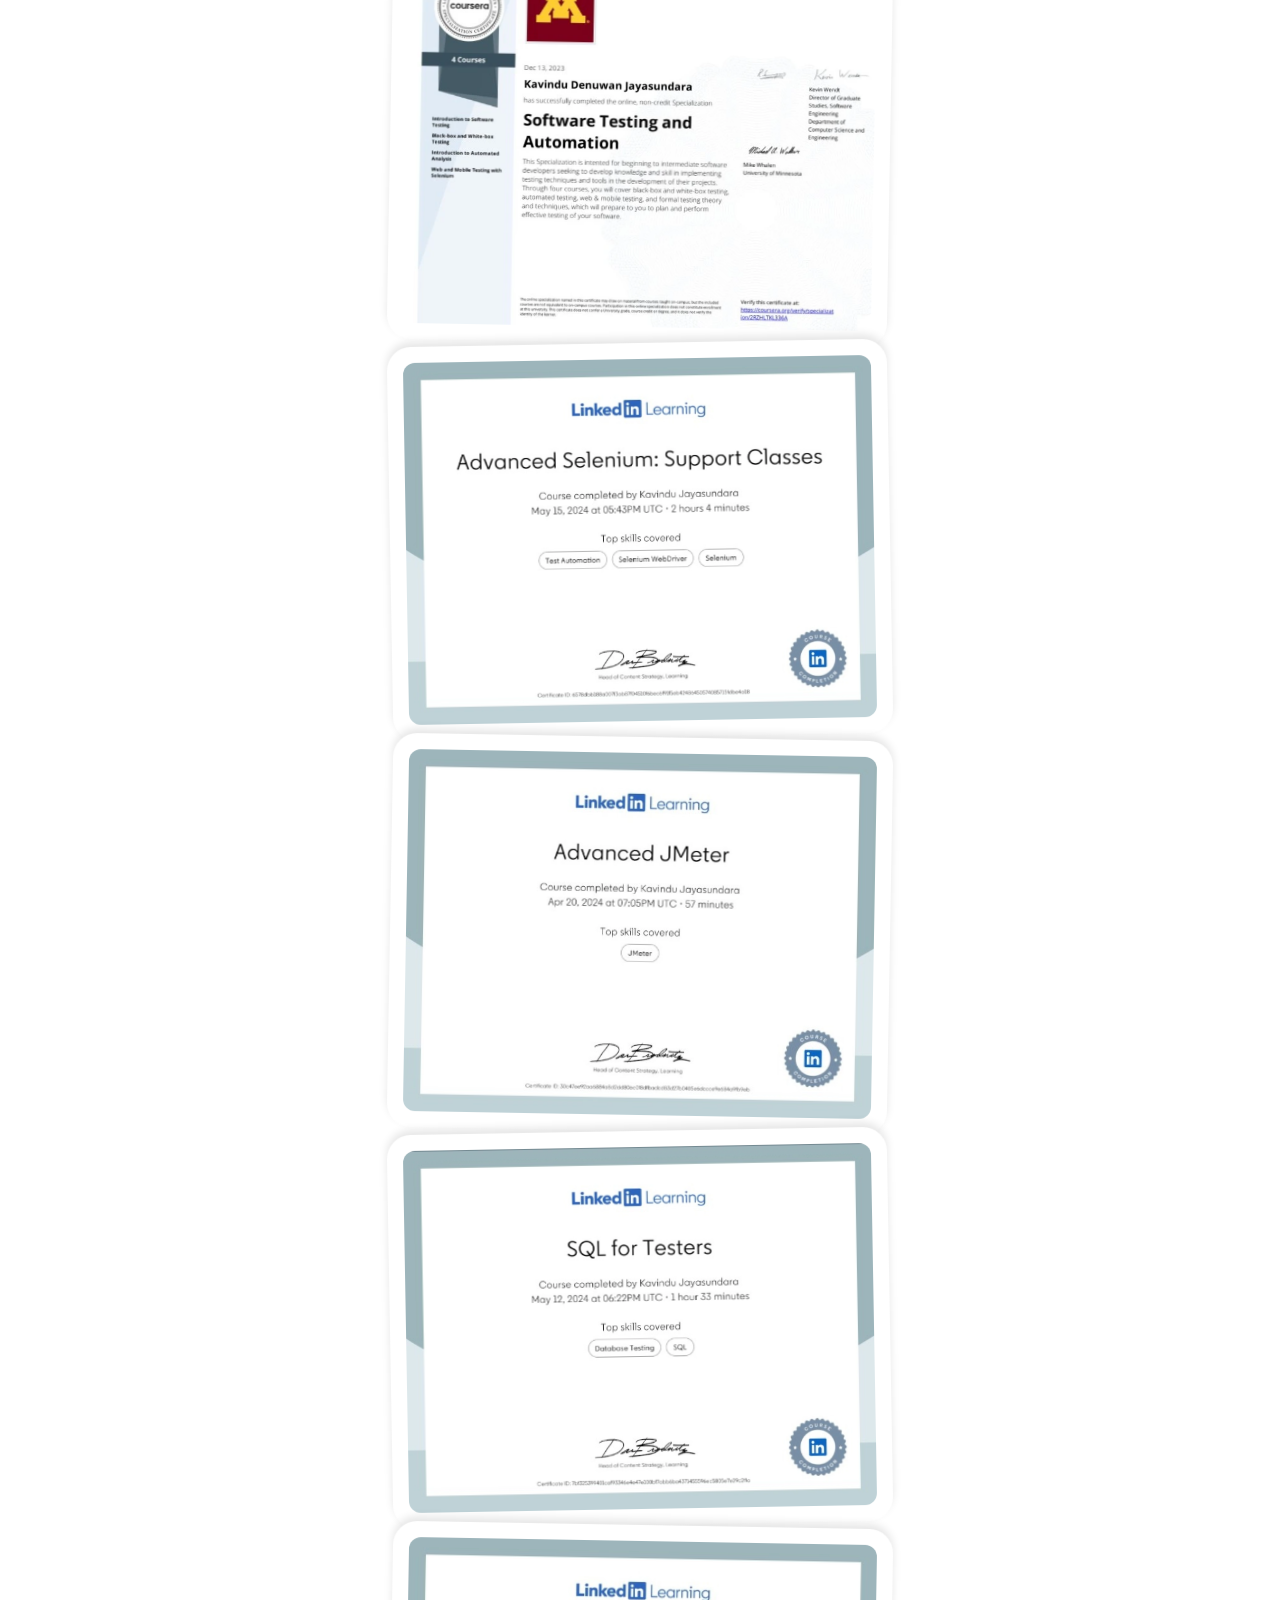
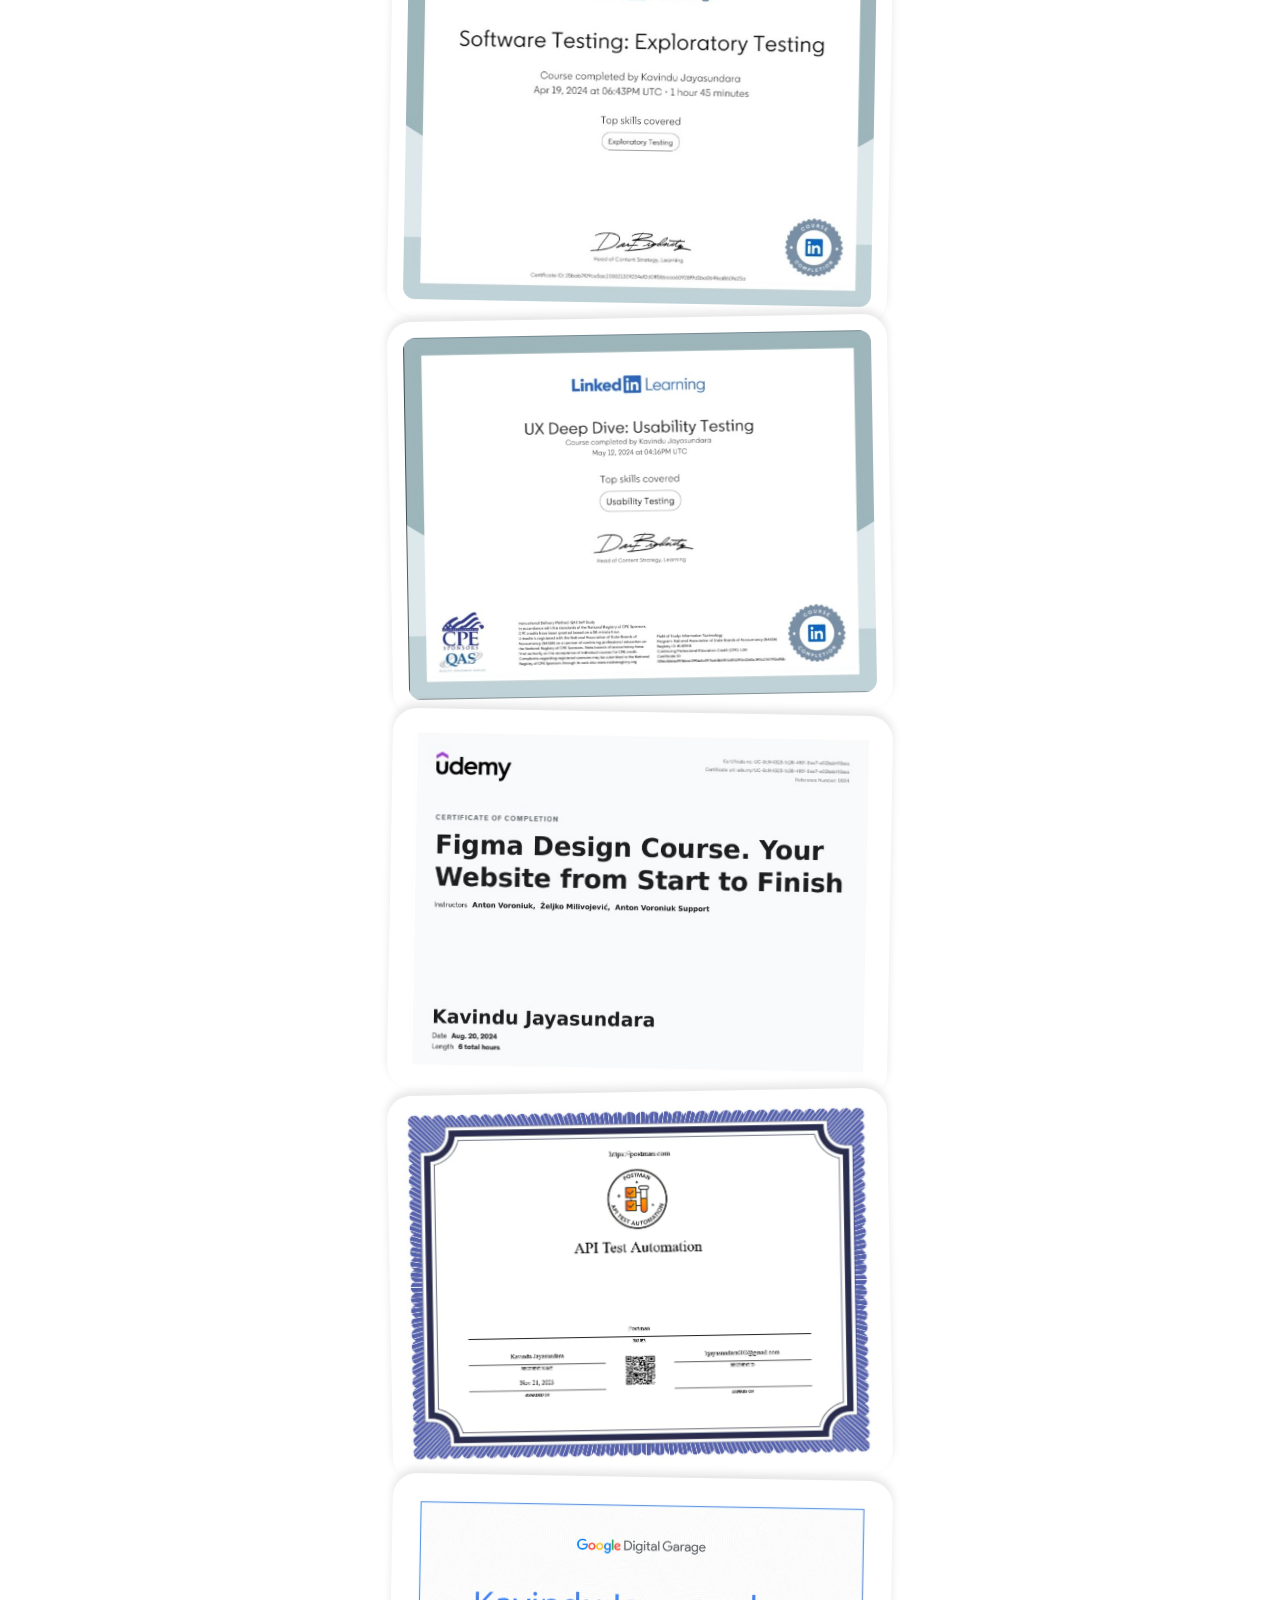
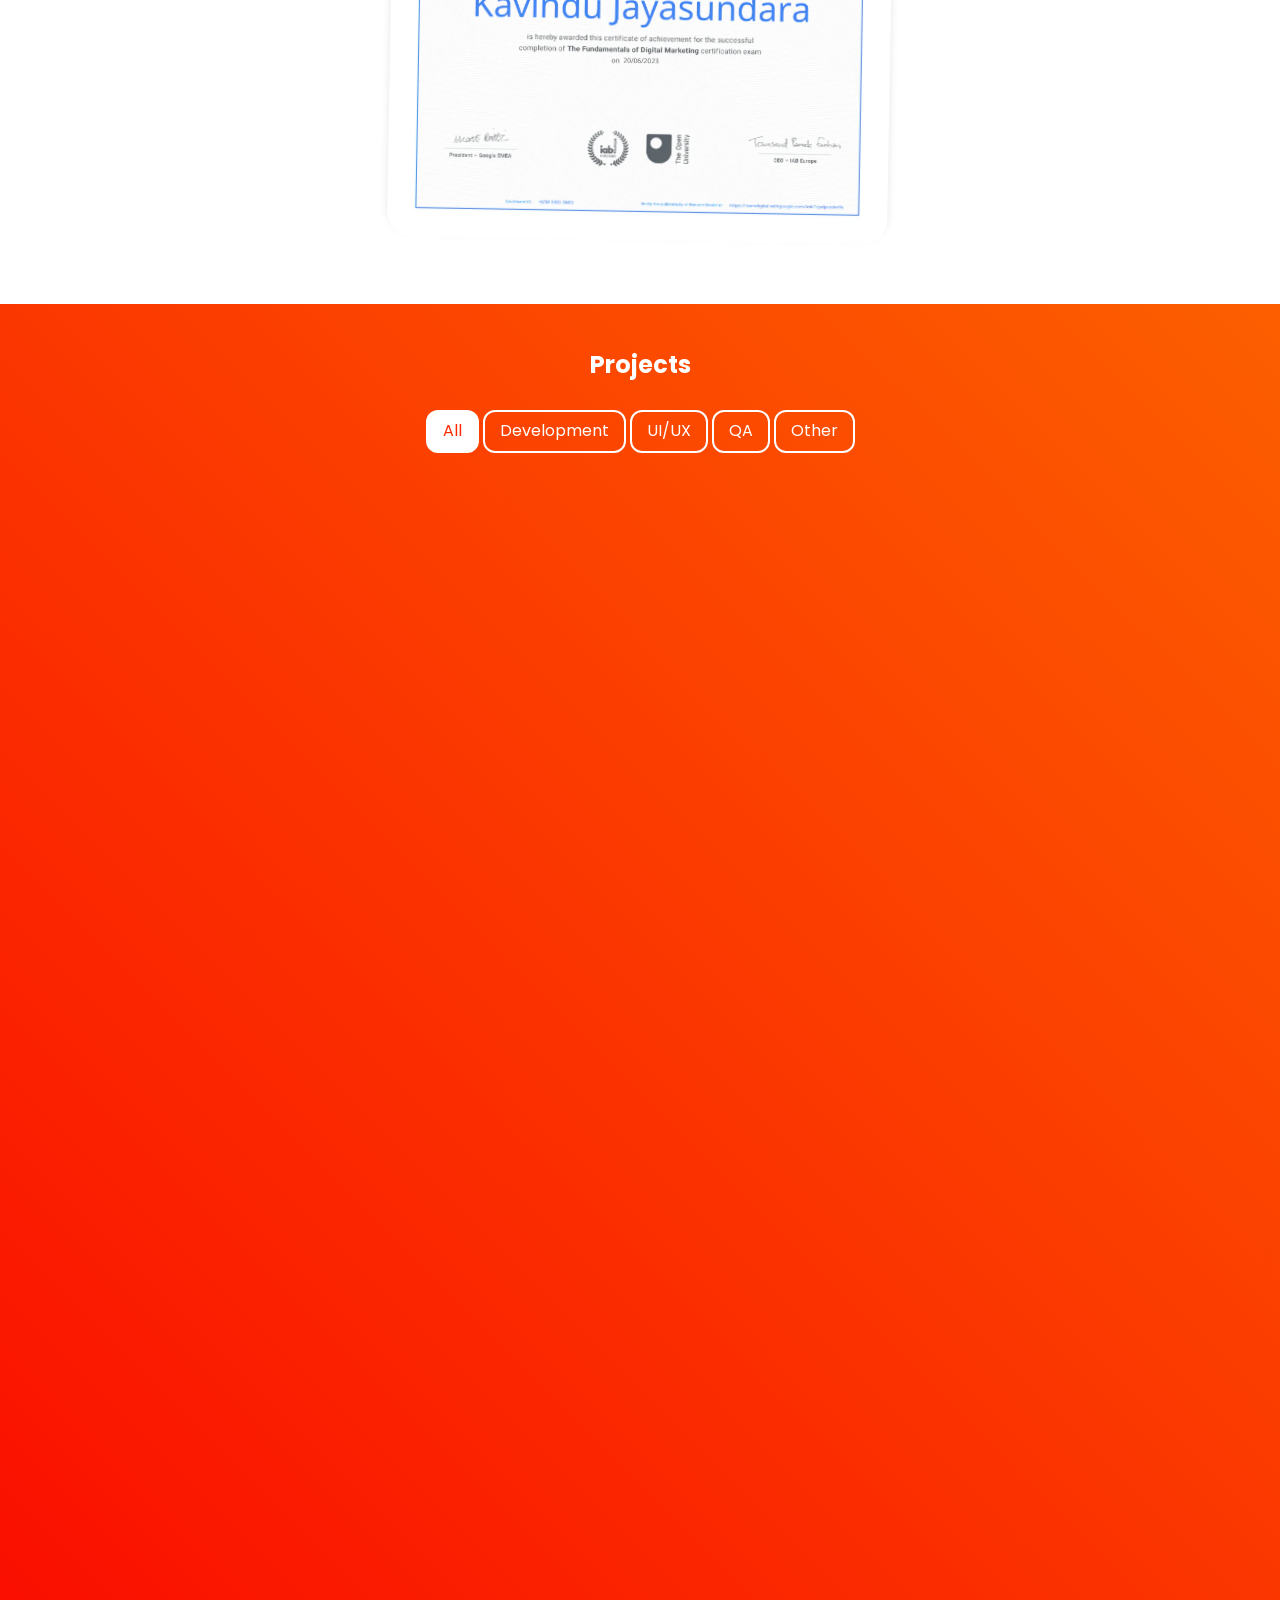
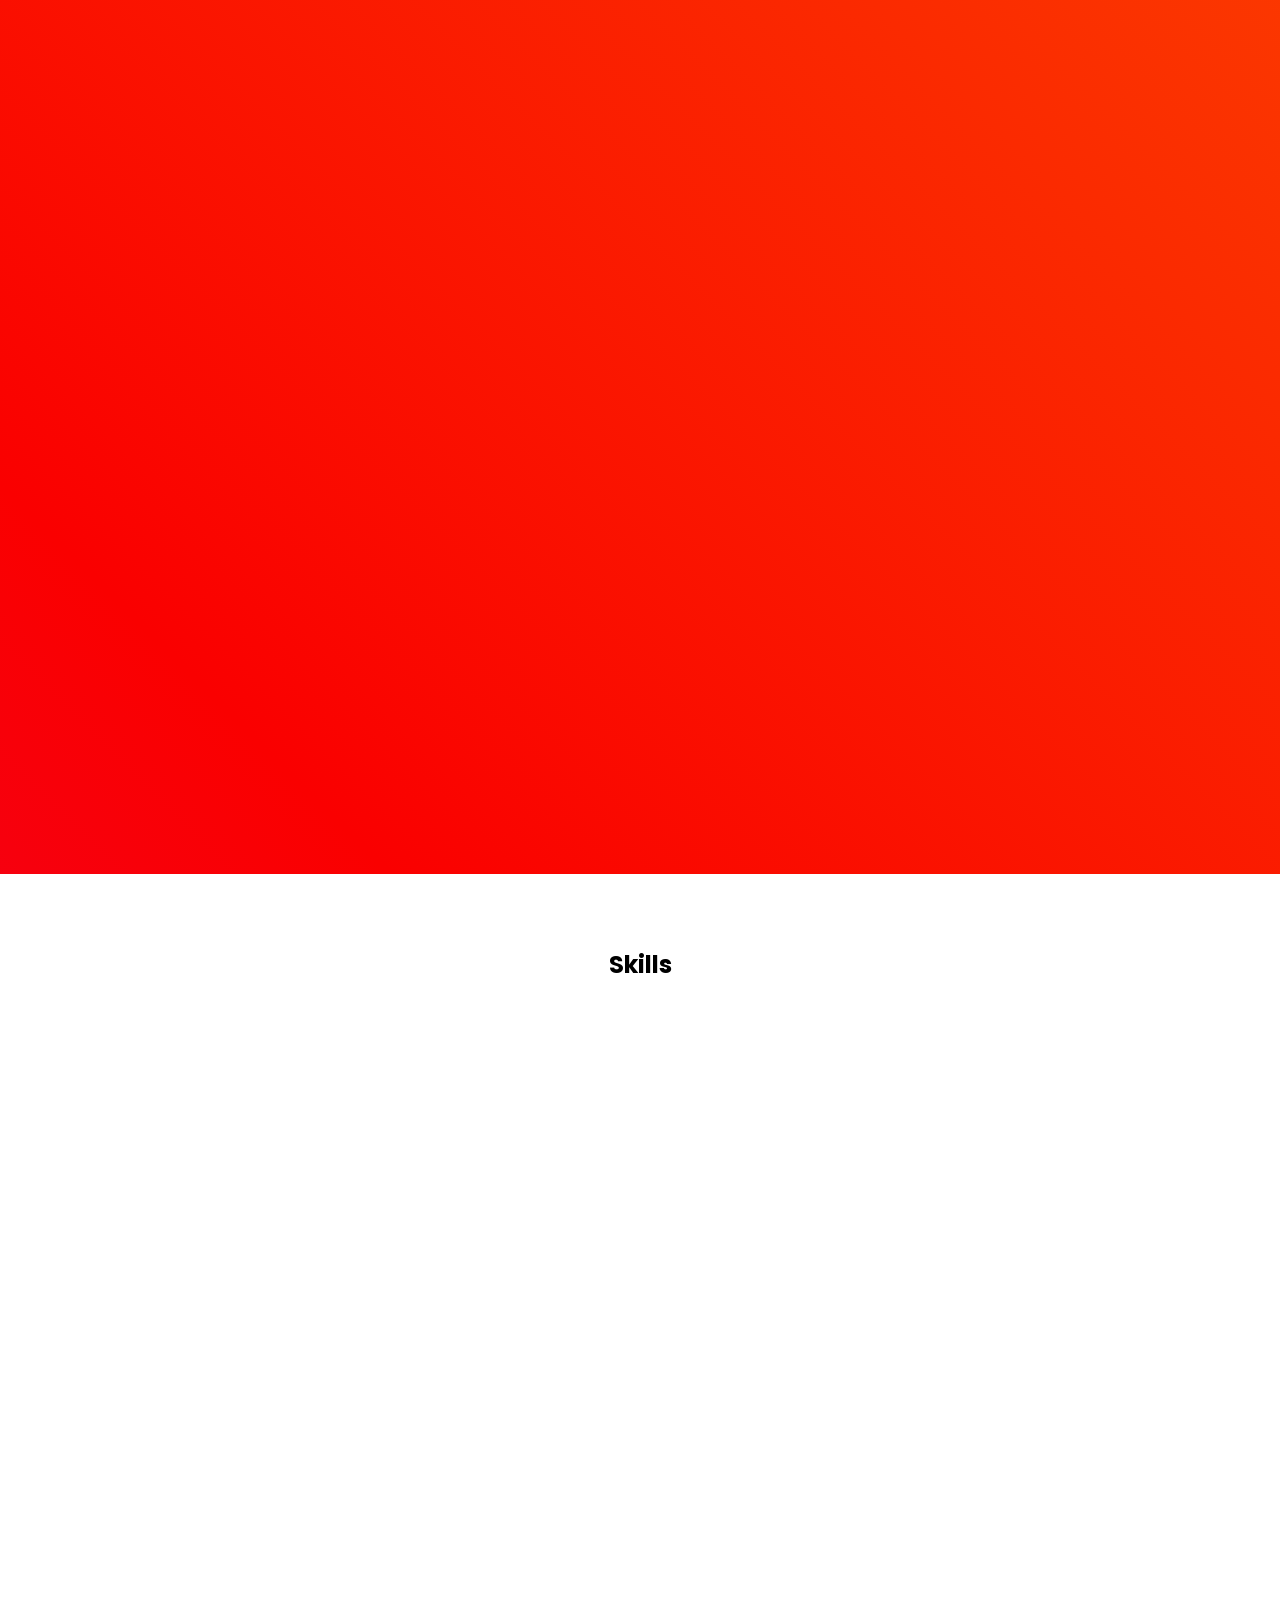
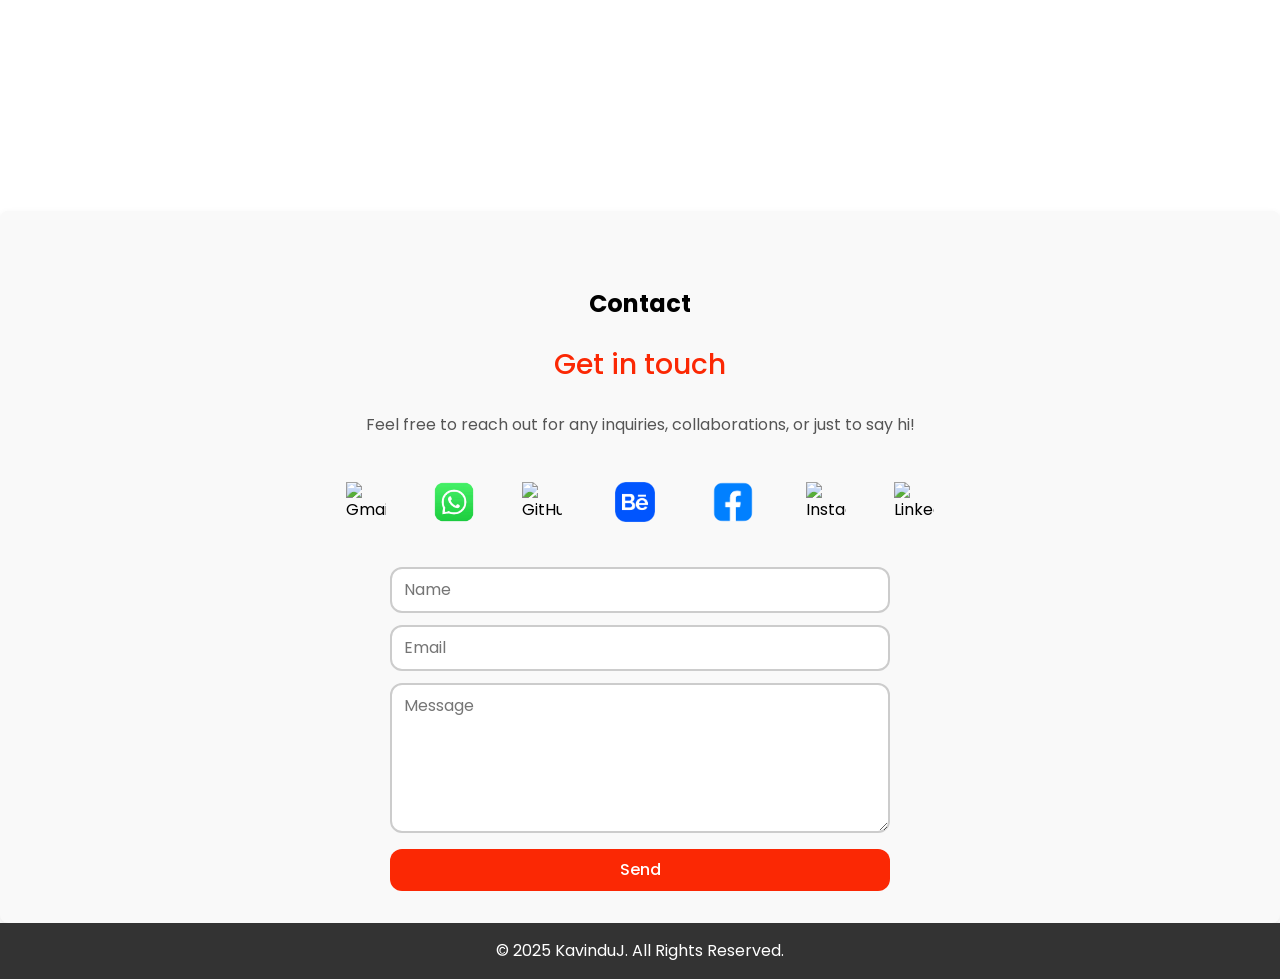
==== commit 9aaa5acd: "changed hero image" ====
--- a/index.html
+++ b/index.html
@@ -39,10 +39,10 @@
             <div class="header">
                 <div class="hero">
                     <div class="hero-img-bg">
-                        <img class="hero-img" src="assets/logo.webp" alt="hero image">
+                        <img class="hero-img" src="assets/img.png" alt="hero image">
                     </div>
                     <h1 class="hero-title poppins-bold">Hi, I'm Kavindu Jayasundara</h1>
-                    <p class="hero-subtitle poppins-regular">A passionate Software Engineer student focused on <strong>clean code, testing, and design</strong>.</p>
+                    <p class="hero-subtitle poppins-regular">Design 🎨 | Code 💻 | Test ✅</p>
                     <div class="hero-buttons">
                         <button class="primary-button">
                             <a class="poppins-bold" href="#contact">Contact me</a>
@@ -565,9 +565,7 @@
     </footer>
 
 <script src="script.js"></script>
-
 <script src="https://unpkg.com/aos@2.3.1/dist/aos.js"></script>
-
 <script>
     AOS.init();
 </script>
--- a/styles.css
+++ b/styles.css
@@ -5,7 +5,10 @@
 
 [data-theme="dark"] {
     --bgColor: #121212;
-    --primary: #fb2804;
+    --primary: #ff5252;
+    --textColor: #f0f0f0;
+    --cardBg: #1e1e1e;
+    --accent: #fb2804;
 }
 
 @layer reset {
@@ -331,15 +334,23 @@
     }
 
     .hero-img-bg {
+        display: flex;
+        justify-content: center;
+        align-items: center;
         background-color: var(--bgColor);
         border-radius: 50%;
         border: 2px solid #040404;
-        padding: 1rem;
+        /*padding: 1rem;*/
+        width: 220px; /* Adjust size as needed */
+        height: 220px; /* Ensure it's a perfect circle */
+        margin: auto; /* Center the container */
     }
 
     .hero-img {
-        height: 200px;
-        width: 200px;
+        width: 100%;
+        height: 100%;
+        object-fit: cover; /* Ensures the image fills the container without distortion */
+        border-radius: 50%; /* Matches the container's shape */
     }
 
     .hero-title {
